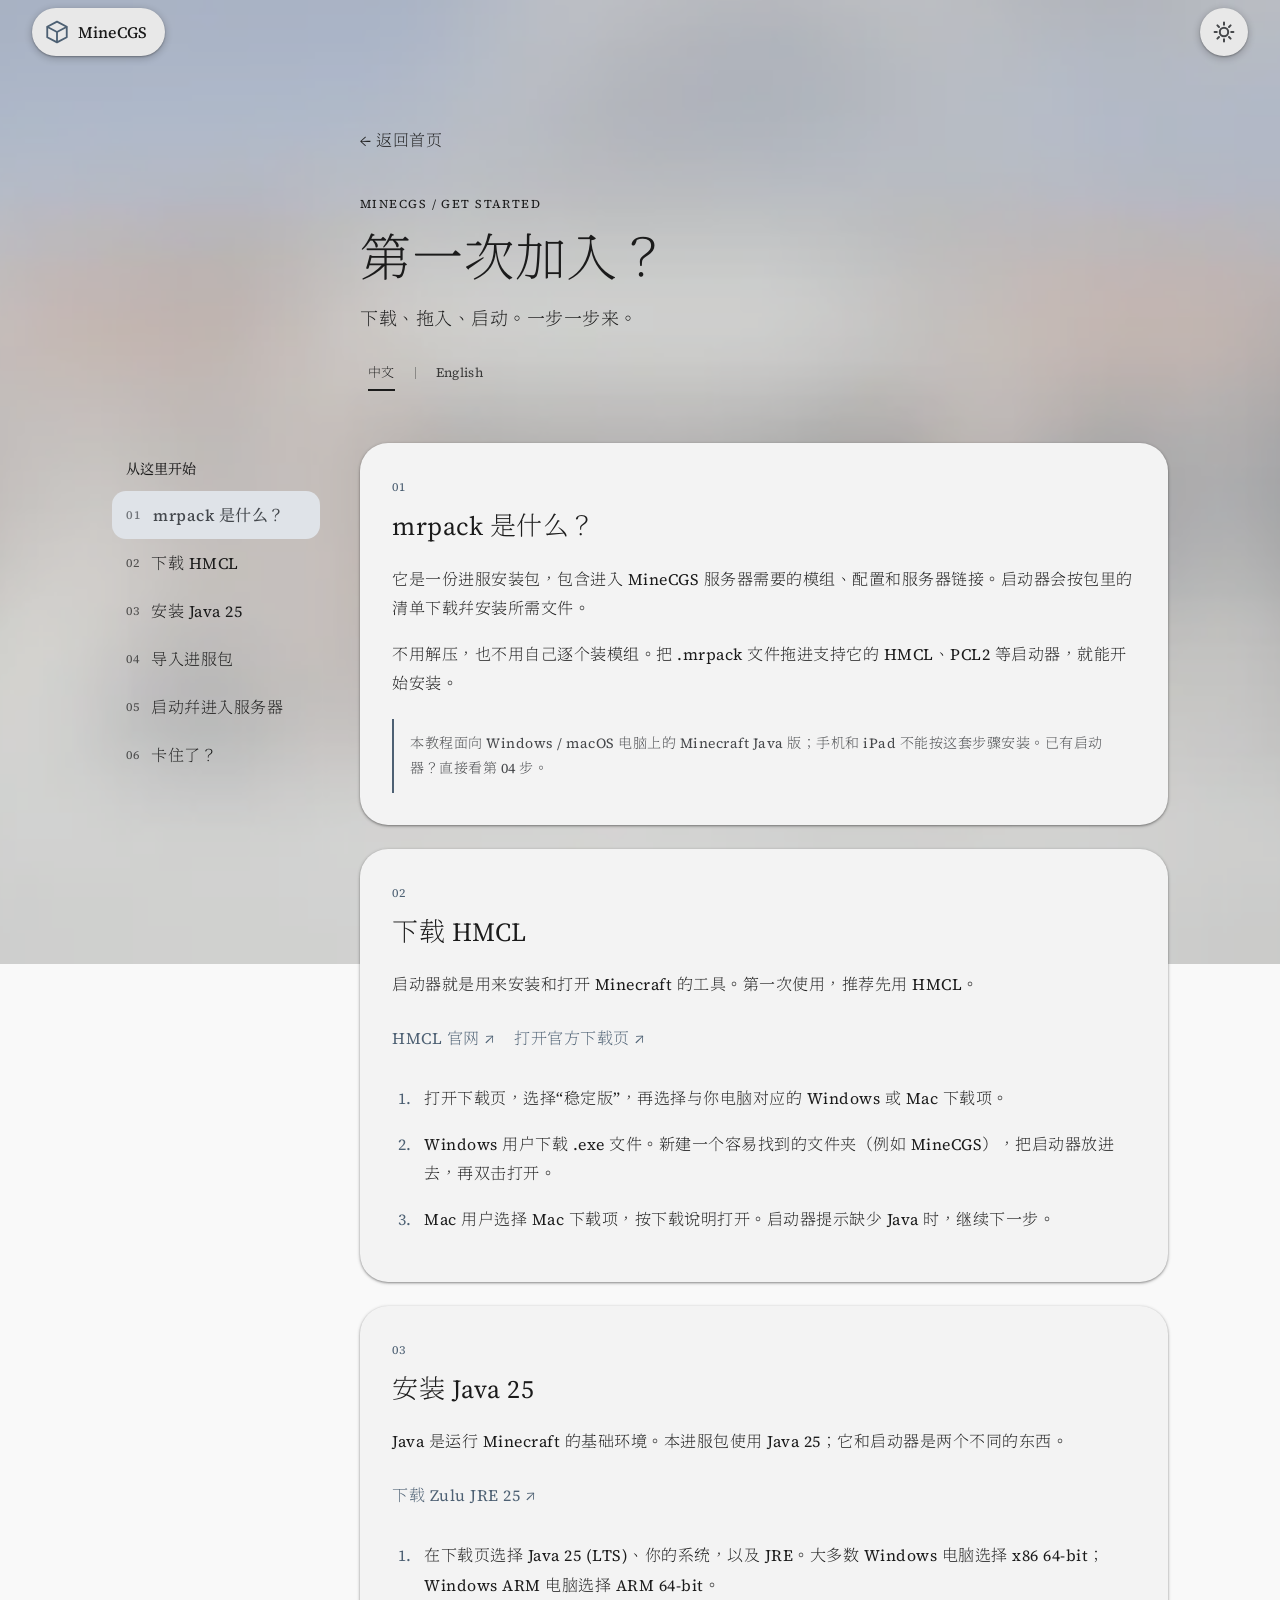
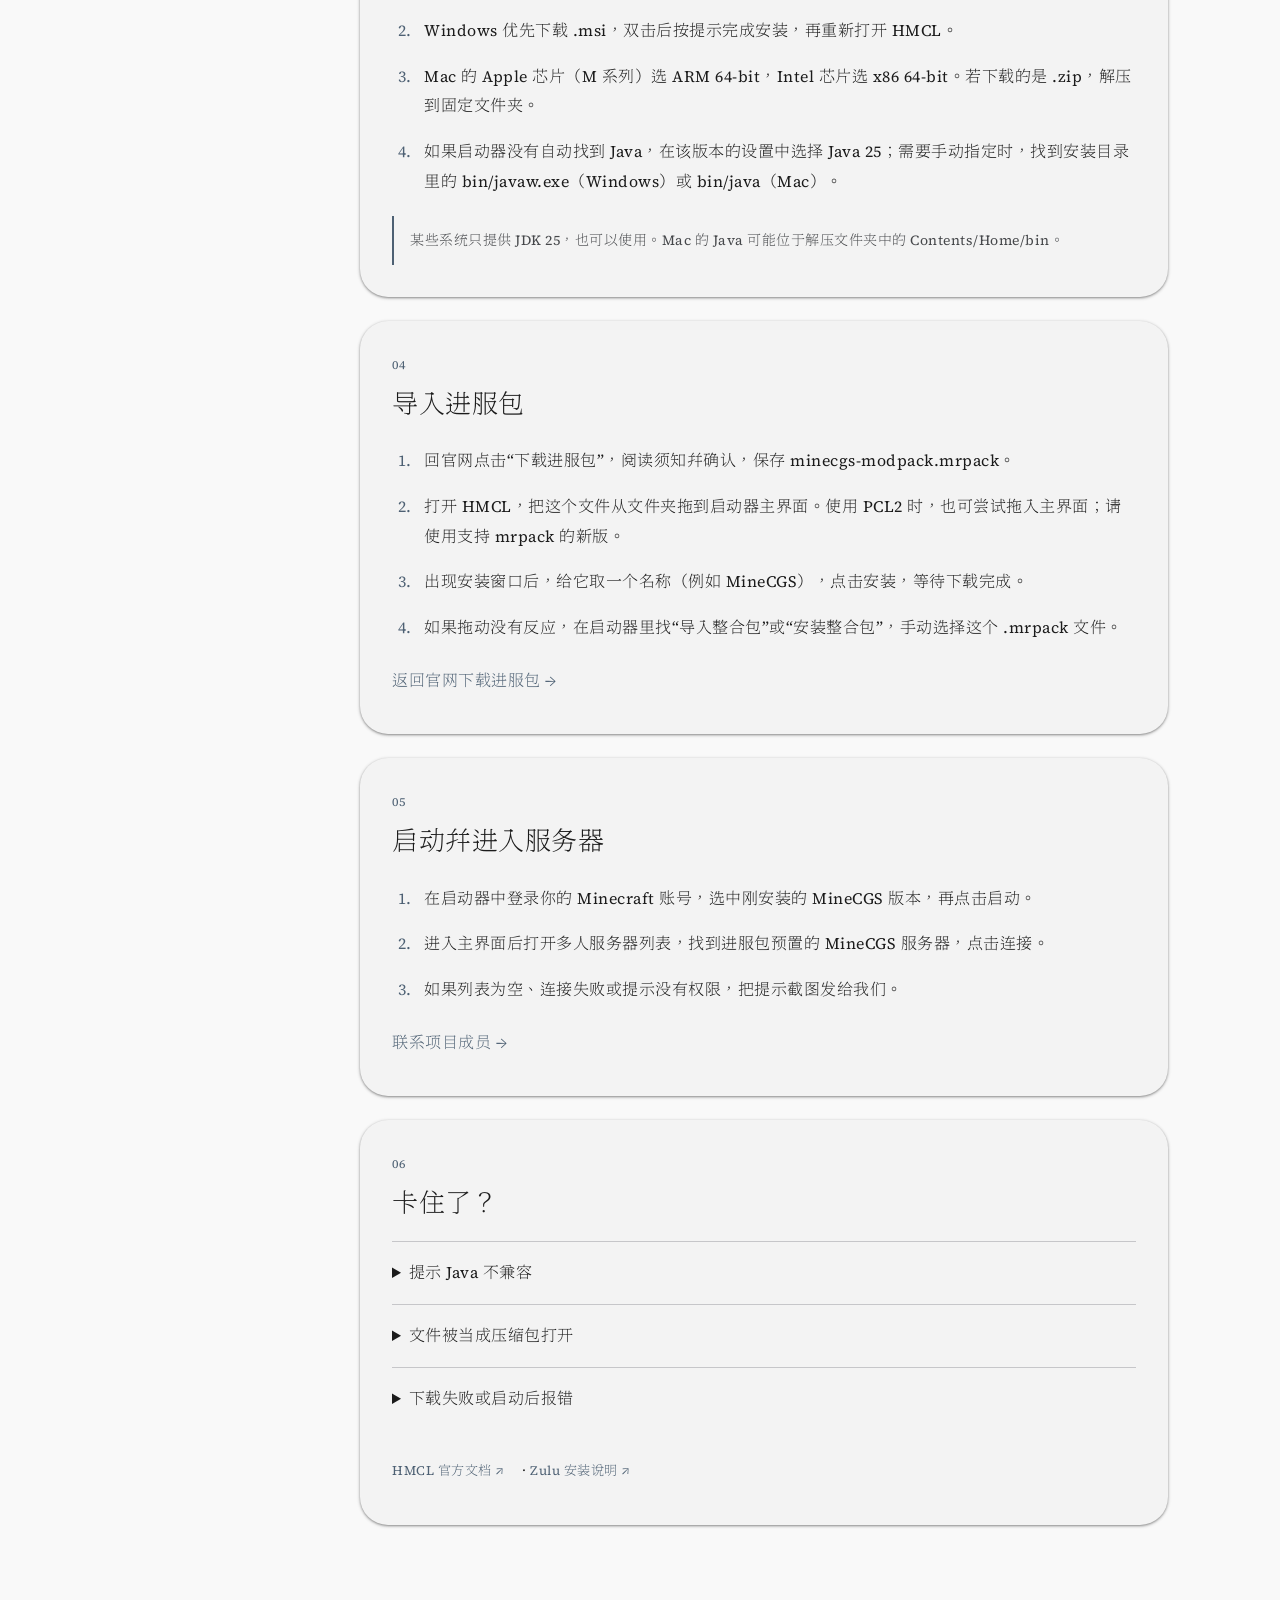
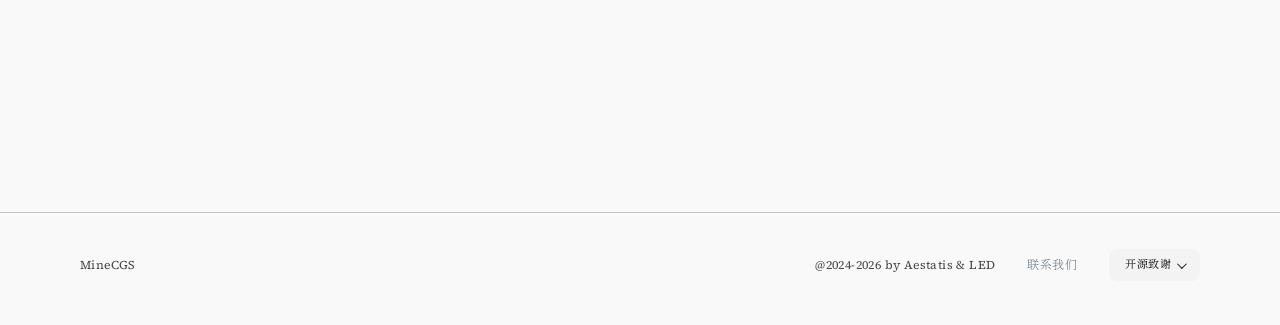
==== install.html @ dd3333c0 "Cover expanded mobile viewport with the full background bitmap" ====
<!DOCTYPE html>
<html lang="zh-CN" data-theme="light" data-page="install">
<head>
  <meta charset="UTF-8" />
  <meta name="viewport" content="width=device-width, initial-scale=1.0, viewport-fit=cover" />
  <title>安装指南 · MineCGS</title>
  <link rel="icon" href="favicon.ico?v=107" sizes="16x16 32x32 48x48 64x64" />
  <link rel="icon" type="image/png" href="favicon.png?v=107" sizes="256x256" />
  <link rel="apple-touch-icon" href="apple-touch-icon.png?v=107" sizes="180x180" />
  <meta name="description" content="第一次加入 MineCGS？从下载 HMCL、安装 Java 25 到导入 mrpack，一步一步开始。" />
  <link rel="preconnect" href="https://fonts.googleapis.com" />
  <link rel="preconnect" href="https://fonts.gstatic.com" crossorigin />
  <link href="https://fonts.googleapis.com/css2?family=Source+Serif+4:opsz,wght@8..60,400;8..60,500&display=swap" rel="stylesheet" />
  <link rel="stylesheet" href="fonts/jinshu.css?v=137" />
  <link rel="preload" href="fonts/jinshu-light.woff2?v=137" as="font" type="font/woff2" crossorigin />
  <!-- ?v= 资源版本号：发布站无缓存响应头时击穿浏览器启发式缓存，改版即换号 -->
  <link rel="stylesheet" href="style.css?v=137" />

<link rel="stylesheet" href="install.css?v=137" />
</head><body class="guide-page"><div class="page-bg guide-bg" aria-hidden="true"><div class="page-bg__image"></div></div><a class="skip-link" href="#guide-content">跳至教程</a><header class="top-bar" id="topBar">
    <!-- 左上 logo badge（悬浮胶囊：方块标记 + 品牌名）；hero 区隐藏
         （is-away），滚至 intro 浮入出场 -->
    <a class="brand" href="./" aria-label="MineCGS 首页">
      <svg class="brand__mark" viewBox="0 0 24 24" aria-hidden="true">
        <path d="M12 2.4 21 7.2v9.6L12 21.6 3 16.8V7.2l9-4.8Z" fill="none" stroke="currentColor" stroke-width="1.7" stroke-linejoin="round"/>
        <path d="M3.3 7.35 12 12l8.7-4.65M12 12v9.4" fill="none" stroke="currentColor" stroke-width="1.7" stroke-linecap="round" stroke-linejoin="round"/>
      </svg>
      <span class="brand__name title-medium">MineCGS</span>
    </a>
    <!-- 主题切换：MD3 icon button（48dp 触控 / 24dp 图标 / corner-full 状态层） -->
    <button class="icon-btn theme-toggle" id="themeToggle" type="button" aria-label="切换深浅色模式" title="切换深浅色模式">
        <svg class="theme-toggle__icon theme-toggle__icon--sun" viewBox="0 0 24 24" fill="none" stroke="currentColor" stroke-width="2" stroke-linecap="round" aria-hidden="true">
          <circle cx="12" cy="12" r="4.2"></circle>
          <path d="M12 2.6v2.2M12 19.2v2.2M2.6 12h2.2M19.2 12h2.2M5.4 5.4l1.6 1.6M17 17l1.6 1.6M18.6 5.4L17 7M7 17l-1.6 1.6"></path>
        </svg>
        <svg class="theme-toggle__icon theme-toggle__icon--moon" viewBox="0 0 24 24" fill="none" stroke="currentColor" stroke-width="2" stroke-linecap="round" stroke-linejoin="round" aria-hidden="true">
          <path d="M20.4 14.2A8.6 8.6 0 0 1 9.8 3.6a8.6 8.6 0 1 0 10.6 10.6Z"></path>
        </svg>
    </button>

    <!-- MD3 Primary tab row（48dp 高 / 32×3 指示器 / label-large）：滚动同步激活 -->

  </header><main class="guide-shell"><div class="guide-heading"><a class="guide-back" href="./"><span aria-hidden="true">←</span> 返回首页</a><p class="guide-eyebrow">MINECGS / GET STARTED</p><h1>第一次加入？</h1><p class="guide-lead">下载、拖入、启动。一步一步来。</p><div class="language-switch" role="radiogroup" aria-label="语言"><button class="language-switch__choice" type="button" role="radio" data-language="zh" aria-checked="true">中文</button><span class="language-switch__divider" aria-hidden="true"></span><button class="language-switch__choice" type="button" role="radio" data-language="en" aria-checked="false" tabindex="-1">English</button></div></div><div class="guide-layout"><nav class="guide-nav" aria-label="安装目录"><p class="label-large">从这里开始</p><a href="#pack"><span>01</span>mrpack 是什么？</a><a href="#launcher"><span>02</span>下载 HMCL</a><a href="#java"><span>03</span>安装 Java 25</a><a href="#import"><span>04</span>导入进服包</a><a href="#join-server"><span>05</span>启动并进入服务器</a><a href="#help"><span>06</span>卡住了？</a></nav><div id="guide-content"><section class="guide-card" id="pack"><div class="guide-step">01</div><h2>mrpack 是什么？</h2><p>它是一份进服安装包，包含进入 MineCGS 服务器需要的模组、配置和服务器链接。启动器会按包里的清单下载并安装所需文件。</p><p>不用解压，也不用自己逐个装模组。把 .mrpack 文件拖进支持它的 HMCL、PCL2 等启动器，就能开始安装。</p><div class="guide-note">本教程面向 Windows / macOS 电脑上的 Minecraft Java 版；手机和 iPad 不能按这套步骤安装。已有启动器？直接看第 04 步。</div></section><section class="guide-card" id="launcher"><div class="guide-step">02</div><h2>下载 HMCL</h2><p>启动器就是用来安装和打开 Minecraft 的工具。第一次使用，推荐先用 HMCL。</p><a class="guide-link" href="https://hmcl.huangyuhui.net/" target="_blank" rel="noopener">HMCL 官网 <span aria-hidden="true">↗</span></a> <a class="guide-link" href="https://hmcl.huangyuhui.net/download/" target="_blank" rel="noopener">打开官方下载页 <span aria-hidden="true">↗</span></a><ol><li>打开下载页，选择“稳定版”，再选择与你电脑对应的 Windows 或 Mac 下载项。</li><li>Windows 用户下载 .exe 文件。新建一个容易找到的文件夹（例如 MineCGS），把启动器放进去，再双击打开。</li><li>Mac 用户选择 Mac 下载项，按下载说明打开。启动器提示缺少 Java 时，继续下一步。</li></ol></section><section class="guide-card" id="java"><div class="guide-step">03</div><h2>安装 Java 25</h2><p>Java 是运行 Minecraft 的基础环境。本进服包使用 Java 25；它和启动器是两个不同的东西。</p><a class="guide-link" href="https://www.azul.com/downloads/?version=java-25-lts&amp;package=jre" target="_blank" rel="noopener">下载 Zulu JRE 25 <span aria-hidden="true">↗</span></a><ol><li>在下载页选择 Java 25 (LTS)、你的系统，以及 JRE。大多数 Windows 电脑选择 x86 64-bit；Windows ARM 电脑选择 ARM 64-bit。</li><li>Windows 优先下载 .msi，双击后按提示完成安装，再重新打开 HMCL。</li><li>Mac 的 Apple 芯片（M 系列）选 ARM 64-bit，Intel 芯片选 x86 64-bit。若下载的是 .zip，解压到固定文件夹。</li><li>如果启动器没有自动找到 Java，在该版本的设置中选择 Java 25；需要手动指定时，找到安装目录里的 bin/javaw.exe（Windows）或 bin/java（Mac）。</li></ol><div class="guide-note">某些系统只提供 JDK 25，也可以使用。Mac 的 Java 可能位于解压文件夹中的 Contents/Home/bin。</div></section><section class="guide-card" id="import"><div class="guide-step">04</div><h2>导入进服包</h2><ol><li>回官网点击“下载进服包”，阅读须知并确认，保存 minecgs-modpack.mrpack。</li><li>打开 HMCL，把这个文件从文件夹拖到启动器主界面。使用 PCL2 时，也可尝试拖入主界面；请使用支持 mrpack 的新版。</li><li>出现安装窗口后，给它取一个名称（例如 MineCGS），点击安装，等待下载完成。</li><li>如果拖动没有反应，在启动器里找“导入整合包”或“安装整合包”，手动选择这个 .mrpack 文件。</li></ol><a class="guide-link" href="./#hero">返回官网下载进服包 <span aria-hidden="true">→</span></a></section><section class="guide-card" id="join-server"><div class="guide-step">05</div><h2>启动并进入服务器</h2><ol><li>在启动器中登录你的 Minecraft 账号，选中刚安装的 MineCGS 版本，再点击启动。</li><li>进入主界面后打开多人服务器列表，找到进服包预置的 MineCGS 服务器，点击连接。</li><li>如果列表为空、连接失败或提示没有权限，把提示截图发给我们。</li></ol><a class="guide-link" href="./#join">联系项目成员 <span aria-hidden="true">→</span></a></section><section class="guide-card" id="help"><div class="guide-step">06</div><h2>卡住了？</h2><details><summary>提示 Java 不兼容</summary><p>检查 MineCGS 这个版本是否选中了 Java 25，而不是旧的 Java 8、17 或 21。</p></details><details><summary>文件被当成压缩包打开</summary><p>关闭解压软件，回到文件所在的文件夹，把文件拖进启动器。不要修改 .mrpack 后缀。</p></details><details><summary>下载失败或启动后报错</summary><p>先检查网络，再重试。仍然失败时，保留启动器的报错或日志，连同截图发给项目成员。</p></details><div class="guide-sources"><a class="guide-link" href="https://docs.hmcl.net/" target="_blank" rel="noopener">HMCL 官方文档 <span aria-hidden="true">↗</span></a> · <a class="guide-link" href="https://docs.azul.com/core/install/" target="_blank" rel="noopener">Zulu 安装说明 <span aria-hidden="true">↗</span></a></div></section></div></div></main><footer class="site-footer">
    <div class="site-footer__inner">
      <span class="body-small">MineCGS</span>
      <div class="site-footer__end">
        <span class="body-small" id="copyright">@2024-2026 by Aestatis &amp; LED</span>
        <a class="site-footer__contact body-small" href="./#join">联系我们</a>
        <details class="oss">
          <summary class="oss__summary label-small">开源致谢</summary>
          <div class="oss__menu">
            <p class="oss__title label-large">本站使用的开源项目</p>
            <ul class="oss__list body-small">
              <li><strong>Material Color Utilities</strong><span class="oss__by">Google</span><span class="oss__lic">Apache License 2.0</span></li>
              <li><strong>Material Symbols</strong><span class="oss__by">Google</span><span class="oss__lic">Apache License 2.0</span></li>
              <li><strong>地图预览引擎</strong><span class="oss__by">BlueColored</span><span class="oss__lic">MIT License</span></li>
              <li><strong>Source Serif 4</strong><span class="oss__by">Google Fonts</span><span class="oss__lic">SIL Open Font License 1.1</span></li>
              <li><strong>寒蝉锦书宋</strong><span class="oss__by">ChillType / Adobe</span><span class="oss__lic">SIL Open Font License 1.1</span></li>
            </ul>
          </div>
        </details>
      </div>
    </div>
  </footer><script src="install-copy.js?v=137"></script><script src="i18n.js?v=137"></script><script src="libs.js?v=137"></script><script src="main.js?v=137"></script><script src="install.js?v=137"></script></body></html>
---- fonts/jinshu.css ----
/* Chill JinshuSong CC v1.7, Light / Text Regular. Chinese-only website subsets; OFL-1.1. */
@font-face { font-family: "Chill JinshuSong Text"; font-style: normal; font-weight: 400; font-display: swap; src: url("./jinshu-light.woff2?v=137") format("woff2"); unicode-range: U+3001,U+3002,U+300C,U+300D,U+4E00,U+4E09,U+4E0A,U+4E0B,U+4E0D,U+4E0E,U+4E14,U+4E1C,U+4E22,U+4E24,U+4E25,U+4E2A,U+4E2D,U+4E32,U+4E34,U+4E3A,U+4E3B,U+4E3E,U+4E48,U+4E49,U+4E4B,U+4E5F,U+4E66,U+4E86,U+4E89,U+4E8B,U+4E8C,U+4E8E,U+4E92,U+4E94,U+4E9B,U+4EA4,U+4EA7,U+4EAB,U+4EBA,U+4EC0,U+4EC5,U+4ECB,U+4ECD,U+4ECE,U+4EE3,U+4EE4,U+4EE5,U+4EEC,U+4EF6,U+4EF7,U+4EFB,U+4EFD,U+4F01,U+4F18,U+4F1A,U+4F2A,U+4F30,U+4F46,U+4F4D,U+4F4E,U+4F4F,U+4F53,U+4F55,U+4F59,U+4F5C,U+4F60,U+4F7F,U+4F8B,U+4F9B,U+4F9D,U+4FDD,U+4FE1,U+4FEE,U+5012,U+503C,U+504F,U+505A,U+505C,U+507F,U+50CF,U+5140,U+5143,U+5148,U+5149,U+514D,U+515C,U+5165,U+5168,U+516C,U+5171,U+5173,U+5176,U+5177,U+5178,U+517C,U+5185,U+518D,U+5199,U+51B7,U+51BB,U+51C6,U+51E0,U+51FA,U+51FB,U+5206,U+5207,U+5212,U+5217,U+5219,U+521A,U+521D,U+5220,U+5224,U+522B,U+5230,U+5236,U+523B,U+524D,U+5267,U+529B,U+529F,U+52A0,U+52A1,U+52A8,U+52A9,U+52BF,U+52D8,U+52FE,U+52FF,U+5300,U+5305,U+5316,U+533A,U+5347,U+5353,U+5355,U+5357,U+5360,U+5361,U+536B,U+5373,U+5386,U+538B,U+539F,U+53BB,U+53C2,U+53CA,U+53CC,U+53CD,U+53D1,U+53D6,U+53D7,U+53D8,U+53E0,U+53E3,U+53EA,U+53EF,U+53F0,U+53F2,U+53F3,U+53F7,U+5404,U+5408,U+540C,U+540D,U+540E,U+5411,U+5426,U+542B,U+542C,U+542F,U+544A,U+5458,U+5473,U+548C,U+54C1,U+54CD,U+54EA,U+552F,U+5668,U+56CA,U+56DB,U+56DE,U+56E0,U+56ED,U+56FA,U+56FD,U+56FE,U+5706,U+5728,U+5730,U+573A,U+5740,U+5747,U+5750,U+5757,U+5766,U+578B,U+57DF,U+57FA,U+5883,U+5899,U+5904,U+5907,U+590D,U+5916,U+591A,U+5927,U+5931,U+5934,U+5939,U+5947,U+5957,U+597D,U+5982,U+59CB,U+5A03,U+5B50,U+5B57,U+5B58,U+5B66,U+5B83,U+5B88,U+5B89,U+5B8B,U+5B8C,U+5B98,U+5B9A,U+5B9E,U+5BA2,U+5BAB,U+5BB9,U+5BBD,U+5BBF,U+5BD2,U+5BF8,U+5BF9,U+5BFC,U+5C01,U+5C04,U+5C06,U+5C0F,U+5C11,U+5C1D,U+5C31,U+5C3A,U+5C40,U+5C42,U+5C45,U+5C4F,U+5C55,U+5C5E,U+5C71,U+5D4C,U+5DE5,U+5DE6,U+5DEE,U+5DF1,U+5DF2,U+5E03,U+5E26,U+5E27,U+5E38,U+5E55,U+5E73,U+5E74,U+5E76,U+5E7F,U+5E8F,U+5E93,U+5E94,U+5E95,U+5EA6,U+5EA7,U+5ECA,U+5ED3,U+5EF6,U+5EFA,U+5F00,U+5F0F,U+5F15,U+5F20,U+5F39,U+5F3A,U+5F52,U+5F53,U+5F55,U+5F62,U+5F71,U+5F7B,U+5F84,U+5F85,U+5F8B,U+5F97,U+5FAE,U+5FD7,U+5FEB,U+5FFD,U+6001,U+6027,U+6052,U+6062,U+60A8,U+60AC,U+60F3,U+610F,U+611F,U+6210,U+6211,U+6216,U+622A,U+6233,U+6237,U+6240,U+624B,U+624D,U+6253,U+6258,U+6269,U+6279,U+627E,U+627F,U+628A,U+6291,U+6295,U+6296,U+6298,U+62A5,U+62C5,U+62C9,U+62CD,U+62D6,U+62E5,U+62E6,U+62E9,U+62FF,U+6301,U+6302,U+6307,U+6309,U+6355,U+6362,U+636E,U+6389,U+6392,U+63A2,U+63A5,U+63A7,U+63A8,U+63D0,U+63D2,U+643A,U+6458,U+6495,U+64AD,U+64CD,U+64CE,U+652F,U+6536,U+6539,U+653E,U+653F,U+6545,U+6548,U+654F,U+6559,U+6570,U+6574,U+6587,U+65AD,U+65B0,U+65B9,U+65CB,U+65E0,U+65E2,U+65E5,U+65E7,U+65F6,U+660E,U+6613,U+661F,U+662F,U+663E,U+6653,U+666F,U+66F4,U+66FE,U+66FF,U+6700,U+6708,U+6709,U+670D,U+671F,U+672A,U+672B,U+672C,U+673A,U+6743,U+675F,U+6765,U+677F,U+6784,U+6790,U+679A,U+679C,U+67B6,U+67D0,U+67D3,U+67E5,U+6805,U+6807,U+680B,U+680F,U+6821,U+6837,U+6839,U+683C,U+6842,U+6846,U+6848,U+684C,U+6863,U+68C0,U+697C,U+6982,U+6A21,U+6A2A,U+6B21,U+6B22,U+6B62,U+6B63,U+6B64,U+6B65,U+6B7B,U+6B8A,U+6B8B,U+6BB5,U+6BCD,U+6BCF,U+6BD4,U+6BEB,U+6C34,U+6C38,U+6C93,U+6CA1,U+6CBB,U+6CD5,U+6CE2,U+6CE8,U+6D3B,U+6D41,U+6D45,U+6D4B,U+6D4F,U+6D6A,U+6D6E,U+6D88,U+6DE1,U+6DF1,U+6DF7,U+6E05,U+6E10,U+6E21,U+6E32,U+6E38,U+6E90,U+6ED1,U+6EDA,U+6EDE,U+6EE4,U+6F02,U+6F2B,U+6FC0,U+70B9,U+70C1,U+70D8,U+70ED,U+7119,U+7136,U+7167,U+7247,U+7248,U+724C,U+7269,U+7279,U+72B6,U+72EC,U+73A9,U+73AF,U+73B0,U+7406,U+751F,U+7528,U+7531,U+7533,U+7535,U+753B,U+754C,U+7559,U+7565,U+767B,U+7684,U+76D1,U+76D6,U+76EE,U+76F4,U+76F8,U+770B,U+771F,U+7740,U+77AC,U+77E5,U+77ED,U+7840,U+786C,U+786E,U+78A7,U+793A,U+7981,U+79BB,U+79CD,U+79D2,U+79EF,U+79F0,U+79FB,U+7A0B,U+7A33,U+7A7A,U+7A7F,U+7A81,U+7A84,U+7A97,U+7ACB,U+7AD9,U+7ADE,U+7AEF,U+7B2C,U+7B49,U+7B51,U+7B5B,U+7B7E,U+7B80,U+7B97,U+7BA1,U+7C73,U+7C7B,U+7CBE,U+7CCA,U+7CFB,U+7D20,U+7EA6,U+7EA7,U+7EAF,U+7EB3,U+7EB9,U+7EBF,U+7EC4,U+7EC6,U+7EC8,U+7ECF,U+7ED3,U+7ED5,U+7ED8,U+7ED9,U+7EDC,U+7EDD,U+7EDF,U+7EE7,U+7EEA,U+7EED,U+7EF4,U+7F00,U+7F13,U+7F18,U+7F1D,U+7F29,U+7F3A,U+7F51,U+7F69,U+7F6E,U+7FFB,U+8001,U+8005,U+800C,U+804A,U+8054,U+80CC,U+80F6,U+80FD,U+8111,U+81EA,U+81F3,U+81F4,U+820D,U+822A,U+8272,U+8282,U+82AF,U+82E5,U+8350,U+83B7,U+843D,U+85CF,U+8749,U+884C,U+8865,U+8868,U+88AB,U+88C1,U+88C2,U+88C5,U+88F8,U+897F,U+8981,U+8986,U+89C1,U+89C2,U+89C4,U+89C6,U+89C8,U+89C9,U+89D2,U+89E3,U+89E6,U+8A00,U+8B66,U+8BA1,U+8BA4,U+8BA9,U+8BAD,U+8BB0,U+8BB8,U+8BBE,U+8BBF,U+8BC1,U+8BC6,U+8BCA,U+8BD5,U+8BE2,U+8BE5,U+8BED,U+8BEF,U+8BF4,U+8BF7,U+8BFB,U+8BFE,U+8C03,U+8C22,U+8C28,U+8D1F,U+8D23,U+8D25,U+8D26,U+8D44,U+8D56,U+8D70,U+8D77,U+8D85,U+8DB3,U+8DDD,U+8DE8,U+8DEF,U+8DF3,U+8EAB,U+8F6C,U+8F6E,U+8F6F,U+8F74,U+8F7B,U+8F7D,U+8F85,U+8F91,U+8F93,U+8FB9,U+8FBE,U+8FC7,U+8FCE,U+8FD0,U+8FD4,U+8FD9,U+8FDB,U+8FDC,U+8FDD,U+8FDE,U+8FDF,U+8FEB,U+8FED,U+9000,U+9002,U+9009,U+900F,U+9010,U+9012,U+9014,U+901A,U+901F,U+9020,U+903B,U+9053,U+906E,U+907F,U+90E8,U+90FD,U+914D,U+91C7,U+91CC,U+91CD,U+91CF,U+9489,U+94AE,U+94FE,U+9501,U+9519,U+951A,U+9526,U+952E,U+957F,U+95E8,U+95EA,U+95ED,U+95EE,U+95F2,U+95F4,U+9605,U+9608,U+961F,U+9632,U+9634,U+9636,U+963B,U+9645,U+964D,U+9650,U+9662,U+9664,U+968F,U+9690,U+96F6,U+96F7,U+9700,U+9732,U+9759,U+975E,U+9762,U+9875,U+9876,U+9879,U+987B,U+9884,U+9898,U+98DE,U+9970,U+9988,U+9996,U+9A71,U+9A8C,U+9AA4,U+9AD8,U+9ED8,U+9F20,U+9F50,U+FF08,U+FF09,U+FF0C,U+FF1A,U+FF1B,U+FF1F; }
@font-face { font-family: "Chill JinshuSong Text"; font-style: normal; font-weight: 500; font-display: swap; src: url("./jinshu-regular.woff2?v=137") format("woff2"); unicode-range: U+3001,U+3002,U+300C,U+300D,U+4E00,U+4E09,U+4E0A,U+4E0B,U+4E0D,U+4E0E,U+4E14,U+4E1C,U+4E22,U+4E24,U+4E25,U+4E2A,U+4E2D,U+4E32,U+4E34,U+4E3A,U+4E3B,U+4E3E,U+4E48,U+4E49,U+4E4B,U+4E5F,U+4E66,U+4E86,U+4E89,U+4E8B,U+4E8C,U+4E8E,U+4E92,U+4E94,U+4E9B,U+4EA4,U+4EA7,U+4EAB,U+4EBA,U+4EC0,U+4EC5,U+4ECB,U+4ECD,U+4ECE,U+4EE3,U+4EE4,U+4EE5,U+4EEC,U+4EF6,U+4EF7,U+4EFB,U+4EFD,U+4F01,U+4F18,U+4F1A,U+4F2A,U+4F30,U+4F46,U+4F4D,U+4F4E,U+4F4F,U+4F53,U+4F55,U+4F59,U+4F5C,U+4F60,U+4F7F,U+4F8B,U+4F9B,U+4F9D,U+4FDD,U+4FE1,U+4FEE,U+5012,U+503C,U+504F,U+505A,U+505C,U+507F,U+50CF,U+5140,U+5143,U+5148,U+5149,U+514D,U+515C,U+5165,U+5168,U+516C,U+5171,U+5173,U+5176,U+5177,U+5178,U+517C,U+5185,U+518D,U+5199,U+51B7,U+51BB,U+51C6,U+51E0,U+51FA,U+51FB,U+5206,U+5207,U+5212,U+5217,U+5219,U+521A,U+521D,U+5220,U+5224,U+522B,U+5230,U+5236,U+523B,U+524D,U+5267,U+529B,U+529F,U+52A0,U+52A1,U+52A8,U+52A9,U+52BF,U+52D8,U+52FE,U+52FF,U+5300,U+5305,U+5316,U+533A,U+5347,U+5353,U+5355,U+5357,U+5360,U+5361,U+536B,U+5373,U+5386,U+538B,U+539F,U+53BB,U+53C2,U+53CA,U+53CC,U+53CD,U+53D1,U+53D6,U+53D7,U+53D8,U+53E0,U+53E3,U+53EA,U+53EF,U+53F0,U+53F2,U+53F3,U+53F7,U+5404,U+5408,U+540C,U+540D,U+540E,U+5411,U+5426,U+542B,U+542C,U+542F,U+544A,U+5458,U+5473,U+548C,U+54C1,U+54CD,U+54EA,U+552F,U+5668,U+56CA,U+56DB,U+56DE,U+56E0,U+56ED,U+56FA,U+56FD,U+56FE,U+5706,U+5728,U+5730,U+573A,U+5740,U+5747,U+5750,U+5757,U+5766,U+578B,U+57DF,U+57FA,U+5883,U+5899,U+5904,U+5907,U+590D,U+5916,U+591A,U+5927,U+5931,U+5934,U+5939,U+5947,U+5957,U+597D,U+5982,U+59CB,U+5A03,U+5B50,U+5B57,U+5B58,U+5B66,U+5B83,U+5B88,U+5B89,U+5B8B,U+5B8C,U+5B98,U+5B9A,U+5B9E,U+5BA2,U+5BAB,U+5BB9,U+5BBD,U+5BBF,U+5BD2,U+5BF8,U+5BF9,U+5BFC,U+5C01,U+5C04,U+5C06,U+5C0F,U+5C11,U+5C1D,U+5C31,U+5C3A,U+5C40,U+5C42,U+5C45,U+5C4F,U+5C55,U+5C5E,U+5C71,U+5D4C,U+5DE5,U+5DE6,U+5DEE,U+5DF1,U+5DF2,U+5E03,U+5E26,U+5E27,U+5E38,U+5E55,U+5E73,U+5E74,U+5E76,U+5E7F,U+5E8F,U+5E93,U+5E94,U+5E95,U+5EA6,U+5EA7,U+5ECA,U+5ED3,U+5EF6,U+5EFA,U+5F00,U+5F0F,U+5F15,U+5F20,U+5F39,U+5F3A,U+5F52,U+5F53,U+5F55,U+5F62,U+5F71,U+5F7B,U+5F84,U+5F85,U+5F8B,U+5F97,U+5FAE,U+5FD7,U+5FEB,U+5FFD,U+6001,U+6027,U+6052,U+6062,U+60A8,U+60AC,U+60F3,U+610F,U+611F,U+6210,U+6211,U+6216,U+622A,U+6233,U+6237,U+6240,U+624B,U+624D,U+6253,U+6258,U+6269,U+6279,U+627E,U+627F,U+628A,U+6291,U+6295,U+6296,U+6298,U+62A5,U+62C5,U+62C9,U+62CD,U+62D6,U+62E5,U+62E6,U+62E9,U+62FF,U+6301,U+6302,U+6307,U+6309,U+6355,U+6362,U+636E,U+6389,U+6392,U+63A2,U+63A5,U+63A7,U+63A8,U+63D0,U+63D2,U+643A,U+6458,U+6495,U+64AD,U+64CD,U+64CE,U+652F,U+6536,U+6539,U+653E,U+653F,U+6545,U+6548,U+654F,U+6559,U+6570,U+6574,U+6587,U+65AD,U+65B0,U+65B9,U+65CB,U+65E0,U+65E2,U+65E5,U+65E7,U+65F6,U+660E,U+6613,U+661F,U+662F,U+663E,U+6653,U+666F,U+66F4,U+66FE,U+66FF,U+6700,U+6708,U+6709,U+670D,U+671F,U+672A,U+672B,U+672C,U+673A,U+6743,U+675F,U+6765,U+677F,U+6784,U+6790,U+679A,U+679C,U+67B6,U+67D0,U+67D3,U+67E5,U+6805,U+6807,U+680B,U+680F,U+6821,U+6837,U+6839,U+683C,U+6842,U+6846,U+6848,U+684C,U+6863,U+68C0,U+697C,U+6982,U+6A21,U+6A2A,U+6B21,U+6B22,U+6B62,U+6B63,U+6B64,U+6B65,U+6B7B,U+6B8A,U+6B8B,U+6BB5,U+6BCD,U+6BCF,U+6BD4,U+6BEB,U+6C34,U+6C38,U+6C93,U+6CA1,U+6CBB,U+6CD5,U+6CE2,U+6CE8,U+6D3B,U+6D41,U+6D45,U+6D4B,U+6D4F,U+6D6A,U+6D6E,U+6D88,U+6DE1,U+6DF1,U+6DF7,U+6E05,U+6E10,U+6E21,U+6E32,U+6E38,U+6E90,U+6ED1,U+6EDA,U+6EDE,U+6EE4,U+6F02,U+6F2B,U+6FC0,U+70B9,U+70C1,U+70D8,U+70ED,U+7119,U+7136,U+7167,U+7247,U+7248,U+724C,U+7269,U+7279,U+72B6,U+72EC,U+73A9,U+73AF,U+73B0,U+7406,U+751F,U+7528,U+7531,U+7533,U+7535,U+753B,U+754C,U+7559,U+7565,U+767B,U+7684,U+76D1,U+76D6,U+76EE,U+76F4,U+76F8,U+770B,U+771F,U+7740,U+77AC,U+77E5,U+77ED,U+7840,U+786C,U+786E,U+78A7,U+793A,U+7981,U+79BB,U+79CD,U+79D2,U+79EF,U+79F0,U+79FB,U+7A0B,U+7A33,U+7A7A,U+7A7F,U+7A81,U+7A84,U+7A97,U+7ACB,U+7AD9,U+7ADE,U+7AEF,U+7B2C,U+7B49,U+7B51,U+7B5B,U+7B7E,U+7B80,U+7B97,U+7BA1,U+7C73,U+7C7B,U+7CBE,U+7CCA,U+7CFB,U+7D20,U+7EA6,U+7EA7,U+7EAF,U+7EB3,U+7EB9,U+7EBF,U+7EC4,U+7EC6,U+7EC8,U+7ECF,U+7ED3,U+7ED5,U+7ED8,U+7ED9,U+7EDC,U+7EDD,U+7EDF,U+7EE7,U+7EEA,U+7EED,U+7EF4,U+7F00,U+7F13,U+7F18,U+7F1D,U+7F29,U+7F3A,U+7F51,U+7F69,U+7F6E,U+7FFB,U+8001,U+8005,U+800C,U+804A,U+8054,U+80CC,U+80F6,U+80FD,U+8111,U+81EA,U+81F3,U+81F4,U+820D,U+822A,U+8272,U+8282,U+82AF,U+82E5,U+8350,U+83B7,U+843D,U+85CF,U+8749,U+884C,U+8865,U+8868,U+88AB,U+88C1,U+88C2,U+88C5,U+88F8,U+897F,U+8981,U+8986,U+89C1,U+89C2,U+89C4,U+89C6,U+89C8,U+89C9,U+89D2,U+89E3,U+89E6,U+8A00,U+8B66,U+8BA1,U+8BA4,U+8BA9,U+8BAD,U+8BB0,U+8BB8,U+8BBE,U+8BBF,U+8BC1,U+8BC6,U+8BCA,U+8BD5,U+8BE2,U+8BE5,U+8BED,U+8BEF,U+8BF4,U+8BF7,U+8BFB,U+8BFE,U+8C03,U+8C22,U+8C28,U+8D1F,U+8D23,U+8D25,U+8D26,U+8D44,U+8D56,U+8D70,U+8D77,U+8D85,U+8DB3,U+8DDD,U+8DE8,U+8DEF,U+8DF3,U+8EAB,U+8F6C,U+8F6E,U+8F6F,U+8F74,U+8F7B,U+8F7D,U+8F85,U+8F91,U+8F93,U+8FB9,U+8FBE,U+8FC7,U+8FCE,U+8FD0,U+8FD4,U+8FD9,U+8FDB,U+8FDC,U+8FDD,U+8FDE,U+8FDF,U+8FEB,U+8FED,U+9000,U+9002,U+9009,U+900F,U+9010,U+9012,U+9014,U+901A,U+901F,U+9020,U+903B,U+9053,U+906E,U+907F,U+90E8,U+90FD,U+914D,U+91C7,U+91CC,U+91CD,U+91CF,U+9489,U+94AE,U+94FE,U+9501,U+9519,U+951A,U+9526,U+952E,U+957F,U+95E8,U+95EA,U+95ED,U+95EE,U+95F2,U+95F4,U+9605,U+9608,U+961F,U+9632,U+9634,U+9636,U+963B,U+9645,U+964D,U+9650,U+9662,U+9664,U+968F,U+9690,U+96F6,U+96F7,U+9700,U+9732,U+9759,U+975E,U+9762,U+9875,U+9876,U+9879,U+987B,U+9884,U+9898,U+98DE,U+9970,U+9988,U+9996,U+9A71,U+9A8C,U+9AA4,U+9AD8,U+9ED8,U+9F20,U+9F50,U+FF08,U+FF09,U+FF0C,U+FF1A,U+FF1B,U+FF1F; }
---- style.css ----
/* ============================================================
       Material Design 3 —— 设计令牌（三层链 · 官方命名体系）
       Layer 0 · Reference  --md-ref-palette-*        （主题无关的色板 tone）
       Layer 1 · System     --md-sys-color-* / --md-typescale-* /
                            --md-sys-shape-* / --md-sys-elevation-* /
                            --md-sys-motion-* / --md-sys-state-*
       Layer 2 · Component  --md-<组件>-<属性>          （引用系统层）
       · 色彩：自定义固定低饱和墨蓝 / 石灰白 / 中性灰色板，低彩度黑白灰表面，
         Material Color Utilities 统一生成层级与对应 on-* 角色；不从图片取色。
         静态与运行时同源，深浅主题保持相同强调色逻辑。
       · 对比度：全部 on-* 容器配对由 HCT tone 映射保障（ΔT ≥ 30 关口）
       · 字阶：--md-typescale-*，Source Serif 4 + Chill JinshuSong Text 全站衬线；
         字号/行高/字距/字重全按 md3_spec 字阶表
       · 形状：--md-sys-shape-corner-*（none/extra-small/small/medium/
         large/extra-large/full = 0/4/8/12/16/28/full）
       · 阴影：--md-sys-elevation-0..5（官方双层阴影），色（tonal 表面）
         优先于影
       · 状态层：hover 8% / focus 12% / pressed 12% / dragged 16%
       · 动效：--md-sys-motion-* = 官方 emphasized/standard 曲线与
         short4/medium1-4/long1-2 时长，禁弹簧自定值
       · 渲染红线（全文件严格遵守，注释内亦不得违反）：
         禁 backdrop-filter；禁 mix-blend-mode；禁实时 CSS filter blur；
         禁 will-change 常驻；禁运行时逐帧 canvas 模糊烘焙。
         动画只允许 opacity 与 transform（及 left/width 指示器位移），
         帧率稳定优先。
       ============================================================ */

    /* —— Layer 0 · Reference palettes（主题无关 · 随种子整体重算）—— */
    :root {
      --md-ref-palette-primary20: #1f3243;
      --md-ref-palette-primary30: #36495a;
      --md-ref-palette-primary40: #4d6073;
      --md-ref-palette-primary80: #b5c9de;
      --md-ref-palette-primary90: #d1e5fb;
      --md-ref-palette-primary100: #ffffff;
      --md-ref-palette-secondary20: #2d3135;
      --md-ref-palette-secondary30: #43474c;
      --md-ref-palette-secondary40: #5b5f64;
      --md-ref-palette-secondary80: #c3c7cc;
      --md-ref-palette-secondary90: #dfe3e8;
      --md-ref-palette-secondary100: #ffffff;
      --md-ref-palette-tertiary20: #28313e;
      --md-ref-palette-tertiary30: #3e4755;
      --md-ref-palette-tertiary40: #565f6d;
      --md-ref-palette-tertiary80: #bec7d8;
      --md-ref-palette-tertiary90: #dae3f4;
      --md-ref-palette-tertiary100: #ffffff;
      --md-ref-palette-error20: #690005;
      --md-ref-palette-error30: #93000a;
      --md-ref-palette-error40: #ba1a1a;
      --md-ref-palette-error80: #ffb4ab;
      --md-ref-palette-error90: #ffdad6;
      --md-ref-palette-error100: #ffffff;
      --md-ref-palette-neutral0: #000000;
      --md-ref-palette-neutral4: #0e0e0e;
      --md-ref-palette-neutral6: #131313;
      --md-ref-palette-neutral10: #1b1b1b;
      --md-ref-palette-neutral12: #1f1f1f;
      --md-ref-palette-neutral17: #2a2a2a;
      --md-ref-palette-neutral20: #303030;
      --md-ref-palette-neutral22: #353535;
      --md-ref-palette-neutral24: #393939;
      --md-ref-palette-neutral87: #dadada;
      --md-ref-palette-neutral90: #e2e2e2;
      --md-ref-palette-neutral92: #e8e8e8;
      --md-ref-palette-neutral94: #eeeeee;
      --md-ref-palette-neutral95: #f1f1f1;
      --md-ref-palette-neutral96: #f3f3f3;
      --md-ref-palette-neutral98: #f9f9f9;
      --md-ref-palette-neutral100: #ffffff;
      --md-ref-palette-neutral-variant30: #45474a;
      --md-ref-palette-neutral-variant50: #76777a;
      --md-ref-palette-neutral-variant60: #909194;
      --md-ref-palette-neutral-variant80: #c6c6c9;
      --md-ref-palette-neutral-variant90: #e2e2e5;
    }

    /* —— Layer 1 · System color roles —— light（角色 -> ref tone 映射）—— */
    :root {
      color-scheme: light;
      --md-sys-color-primary: #4d6073;
      --md-sys-color-on-primary: #ffffff;
      --md-sys-color-primary-container: #d1e5fb;
      --md-sys-color-on-primary-container: #36495a;
      --md-sys-color-secondary: #5b5f64;
      --md-sys-color-on-secondary: #ffffff;
      --md-sys-color-secondary-container: #dfe3e8;
      --md-sys-color-on-secondary-container: #43474c;
      --md-sys-color-tertiary: #565f6d;
      --md-sys-color-on-tertiary: #ffffff;
      --md-sys-color-tertiary-container: #dae3f4;
      --md-sys-color-on-tertiary-container: #3e4755;
      --md-sys-color-error: #ba1a1a;
      --md-sys-color-on-error: #ffffff;
      --md-sys-color-error-container: #ffdad6;
      --md-sys-color-on-error-container: #93000a;
      --md-sys-color-background: #f9f9f9;
      --md-sys-color-on-background: #1b1b1b;
      --md-sys-color-surface: #f9f9f9;
      --md-sys-color-on-surface: #1b1b1b;
      --md-sys-color-surface-variant: #e2e2e5;
      --md-sys-color-on-surface-variant: #45474a;
      --md-sys-color-surface-dim: #dadada;
      --md-sys-color-surface-bright: #f9f9f9;
      --md-sys-color-surface-container-lowest: #ffffff;
      --md-sys-color-surface-container-low: #f3f3f3;
      --md-sys-color-surface-container: #eeeeee;
      --md-sys-color-surface-container-high: #e8e8e8;
      --md-sys-color-surface-container-highest: #e2e2e2;
      --md-sys-color-outline: #76777a;
      --md-sys-color-outline-variant: #c6c6c9;
      --md-sys-color-shadow: #000000;
      --md-sys-color-scrim: #000000;
      --md-sys-color-inverse-surface: #303030;
      --md-sys-color-inverse-on-surface: #f1f1f1;
      --md-sys-color-inverse-primary: #b5c9de;
    }

    /* —— Layer 1 · System color roles —— dark（角色 -> ref tone 映射）—— */
    [data-theme="dark"] {
      color-scheme: dark;
      --md-sys-color-primary: #b5c9de;
      --md-sys-color-on-primary: #1f3243;
      --md-sys-color-primary-container: #36495a;
      --md-sys-color-on-primary-container: #d1e5fb;
      --md-sys-color-secondary: #c3c7cc;
      --md-sys-color-on-secondary: #2d3135;
      --md-sys-color-secondary-container: #43474c;
      --md-sys-color-on-secondary-container: #dfe3e8;
      --md-sys-color-tertiary: #bec7d8;
      --md-sys-color-on-tertiary: #28313e;
      --md-sys-color-tertiary-container: #3e4755;
      --md-sys-color-on-tertiary-container: #dae3f4;
      --md-sys-color-error: #ffb4ab;
      --md-sys-color-on-error: #690005;
      --md-sys-color-error-container: #93000a;
      --md-sys-color-on-error-container: #ffdad6;
      --md-sys-color-background: #131313;
      --md-sys-color-on-background: #e2e2e2;
      --md-sys-color-surface: #131313;
      --md-sys-color-on-surface: #e2e2e2;
      --md-sys-color-surface-variant: #45474a;
      --md-sys-color-on-surface-variant: #c6c6c9;
      --md-sys-color-surface-dim: #131313;
      --md-sys-color-surface-bright: #393939;
      --md-sys-color-surface-container-lowest: #0e0e0e;
      --md-sys-color-surface-container-low: #1b1b1b;
      --md-sys-color-surface-container: #1f1f1f;
      --md-sys-color-surface-container-high: #2a2a2a;
      --md-sys-color-surface-container-highest: #353535;
      --md-sys-color-outline: #909194;
      --md-sys-color-outline-variant: #45474a;
      --md-sys-color-shadow: #000000;
      --md-sys-color-scrim: #000000;
      --md-sys-color-inverse-surface: #e2e2e2;
      --md-sys-color-inverse-on-surface: #303030;
      --md-sys-color-inverse-primary: #4d6073;
      /* 深色蒙版 = .page-bg::after 的 --page-bg-veil-dark 静态层（75 轮） */
    }

    /* ============ Layer 1 · Type scale（--md-typescale-* 系统 token）============
       字体红线：全站衬线 —— Source Serif 4 + Chill JinshuSong Text（中文 Light / Regular；英文 400/500）。
       字号 px、行高 px、字重/字距全按 md3_spec 字阶表（57/64 … 11/16）。 */
    :root {
      --md-ref-typeface-brand: "Source Serif 4", "Chill JinshuSong Text", "Noto Serif SC", "Songti SC", SimSun, Georgia, serif;
      --md-ref-typeface-plain: "Source Serif 4", "Chill JinshuSong Text", "Noto Serif SC", "Songti SC", SimSun, Georgia, serif;

      --md-typescale-display-large-font-family: var(--md-ref-typeface-brand);
      --md-typescale-display-large-font-weight: 400;
      --md-typescale-display-large-font-size: 57px;
      --md-typescale-display-large-line-height: 64px;
      --md-typescale-display-large-letter-spacing: -0.25px;

      --md-typescale-display-medium-font-family: var(--md-ref-typeface-brand);
      --md-typescale-display-medium-font-weight: 400;
      --md-typescale-display-medium-font-size: 45px;
      --md-typescale-display-medium-line-height: 52px;
      --md-typescale-display-medium-letter-spacing: 0;

      --md-typescale-display-small-font-family: var(--md-ref-typeface-brand);
      --md-typescale-display-small-font-weight: 400;
      --md-typescale-display-small-font-size: 36px;
      --md-typescale-display-small-line-height: 44px;
      --md-typescale-display-small-letter-spacing: 0;

      --md-typescale-headline-large-font-family: var(--md-ref-typeface-brand);
      --md-typescale-headline-large-font-weight: 400;
      --md-typescale-headline-large-font-size: 32px;
      --md-typescale-headline-large-line-height: 40px;
      --md-typescale-headline-large-letter-spacing: 0;

      --md-typescale-headline-medium-font-family: var(--md-ref-typeface-brand);
      --md-typescale-headline-medium-font-weight: 400;
      --md-typescale-headline-medium-font-size: 28px;
      --md-typescale-headline-medium-line-height: 36px;
      --md-typescale-headline-medium-letter-spacing: 0;

      --md-typescale-headline-small-font-family: var(--md-ref-typeface-brand);
      --md-typescale-headline-small-font-weight: 400;
      --md-typescale-headline-small-font-size: 24px;
      --md-typescale-headline-small-line-height: 32px;
      --md-typescale-headline-small-letter-spacing: 0;

      --md-typescale-title-large-font-family: var(--md-ref-typeface-brand);
      --md-typescale-title-large-font-weight: 400;
      --md-typescale-title-large-font-size: 22px;
      --md-typescale-title-large-line-height: 28px;
      --md-typescale-title-large-letter-spacing: 0;

      --md-typescale-title-medium-font-family: var(--md-ref-typeface-brand);
      --md-typescale-title-medium-font-weight: 500;
      --md-typescale-title-medium-font-size: 16px;
      --md-typescale-title-medium-line-height: 24px;
      --md-typescale-title-medium-letter-spacing: 0.15px;

      --md-typescale-title-small-font-family: var(--md-ref-typeface-brand);
      --md-typescale-title-small-font-weight: 500;
      --md-typescale-title-small-font-size: 14px;
      --md-typescale-title-small-line-height: 20px;
      --md-typescale-title-small-letter-spacing: 0.1px;

      --md-typescale-body-large-font-family: var(--md-ref-typeface-plain);
      --md-typescale-body-large-font-weight: 400;
      --md-typescale-body-large-font-size: 16px;
      --md-typescale-body-large-line-height: 24px;
      --md-typescale-body-large-letter-spacing: 0.5px;

      --md-typescale-body-medium-font-family: var(--md-ref-typeface-plain);
      --md-typescale-body-medium-font-weight: 400;
      --md-typescale-body-medium-font-size: 14px;
      --md-typescale-body-medium-line-height: 20px;
      --md-typescale-body-medium-letter-spacing: 0.25px;

      --md-typescale-body-small-font-family: var(--md-ref-typeface-plain);
      --md-typescale-body-small-font-weight: 400;
      --md-typescale-body-small-font-size: 12px;
      --md-typescale-body-small-line-height: 16px;
      --md-typescale-body-small-letter-spacing: 0.4px;

      --md-typescale-label-large-font-family: var(--md-ref-typeface-plain);
      --md-typescale-label-large-font-weight: 500;
      --md-typescale-label-large-font-size: 14px;
      --md-typescale-label-large-line-height: 20px;
      --md-typescale-label-large-letter-spacing: 0.1px;

      --md-typescale-label-medium-font-family: var(--md-ref-typeface-plain);
      --md-typescale-label-medium-font-weight: 500;
      --md-typescale-label-medium-font-size: 12px;
      --md-typescale-label-medium-line-height: 16px;
      --md-typescale-label-medium-letter-spacing: 0.5px;

      --md-typescale-label-small-font-family: var(--md-ref-typeface-plain);
      --md-typescale-label-small-font-weight: 500;
      --md-typescale-label-small-font-size: 11px;
      --md-typescale-label-small-line-height: 16px;
      --md-typescale-label-small-letter-spacing: 0.5px;
    }

    .display-large   { font-family: var(--md-typescale-display-large-font-family); font-size: var(--md-typescale-display-large-font-size); line-height: var(--md-typescale-display-large-line-height); letter-spacing: var(--md-typescale-display-large-letter-spacing); font-weight: var(--md-typescale-display-large-font-weight); }
    .display-medium  { font-family: var(--md-typescale-display-medium-font-family); font-size: var(--md-typescale-display-medium-font-size); line-height: var(--md-typescale-display-medium-line-height); letter-spacing: var(--md-typescale-display-medium-letter-spacing); font-weight: var(--md-typescale-display-medium-font-weight); }
    .display-small   { font-family: var(--md-typescale-display-small-font-family); font-size: var(--md-typescale-display-small-font-size); line-height: var(--md-typescale-display-small-line-height); letter-spacing: var(--md-typescale-display-small-letter-spacing); font-weight: var(--md-typescale-display-small-font-weight); }
    .headline-large  { font-family: var(--md-typescale-headline-large-font-family); font-size: var(--md-typescale-headline-large-font-size); line-height: var(--md-typescale-headline-large-line-height); letter-spacing: var(--md-typescale-headline-large-letter-spacing); font-weight: var(--md-typescale-headline-large-font-weight); }
    .headline-medium { font-family: var(--md-typescale-headline-medium-font-family); font-size: var(--md-typescale-headline-medium-font-size); line-height: var(--md-typescale-headline-medium-line-height); letter-spacing: var(--md-typescale-headline-medium-letter-spacing); font-weight: var(--md-typescale-headline-medium-font-weight); }
    .headline-small  { font-family: var(--md-typescale-headline-small-font-family); font-size: var(--md-typescale-headline-small-font-size); line-height: var(--md-typescale-headline-small-line-height); letter-spacing: var(--md-typescale-headline-small-letter-spacing); font-weight: var(--md-typescale-headline-small-font-weight); }
    .title-large     { font-family: var(--md-typescale-title-large-font-family); font-size: var(--md-typescale-title-large-font-size); line-height: var(--md-typescale-title-large-line-height); letter-spacing: var(--md-typescale-title-large-letter-spacing); font-weight: var(--md-typescale-title-large-font-weight); }
    .title-medium    { font-family: var(--md-typescale-title-medium-font-family); font-size: var(--md-typescale-title-medium-font-size); line-height: var(--md-typescale-title-medium-line-height); letter-spacing: var(--md-typescale-title-medium-letter-spacing); font-weight: var(--md-typescale-title-medium-font-weight); }
    .title-small     { font-family: var(--md-typescale-title-small-font-family); font-size: var(--md-typescale-title-small-font-size); line-height: var(--md-typescale-title-small-line-height); letter-spacing: var(--md-typescale-title-small-letter-spacing); font-weight: var(--md-typescale-title-small-font-weight); }
    .body-large      { font-family: var(--md-typescale-body-large-font-family); font-size: var(--md-typescale-body-large-font-size); line-height: var(--md-typescale-body-large-line-height); letter-spacing: var(--md-typescale-body-large-letter-spacing); font-weight: var(--md-typescale-body-large-font-weight); }
    .body-medium     { font-family: var(--md-typescale-body-medium-font-family); font-size: var(--md-typescale-body-medium-font-size); line-height: var(--md-typescale-body-medium-line-height); letter-spacing: var(--md-typescale-body-medium-letter-spacing); font-weight: var(--md-typescale-body-medium-font-weight); }
    .body-small      { font-family: var(--md-typescale-body-small-font-family); font-size: var(--md-typescale-body-small-font-size); line-height: var(--md-typescale-body-small-line-height); letter-spacing: var(--md-typescale-body-small-letter-spacing); font-weight: var(--md-typescale-body-small-font-weight); }
    .label-large     { font-family: var(--md-typescale-label-large-font-family); font-size: var(--md-typescale-label-large-font-size); line-height: var(--md-typescale-label-large-line-height); letter-spacing: var(--md-typescale-label-large-letter-spacing); font-weight: var(--md-typescale-label-large-font-weight); }
    .label-medium    { font-family: var(--md-typescale-label-medium-font-family); font-size: var(--md-typescale-label-medium-font-size); line-height: var(--md-typescale-label-medium-line-height); letter-spacing: var(--md-typescale-label-medium-letter-spacing); font-weight: var(--md-typescale-label-medium-font-weight); }
    .label-small     { font-family: var(--md-typescale-label-small-font-family); font-size: var(--md-typescale-label-small-font-size); line-height: var(--md-typescale-label-small-line-height); letter-spacing: var(--md-typescale-label-small-letter-spacing); font-weight: var(--md-typescale-label-small-font-weight); }

    /* —— Layer 1 · System shape（官方 corner 档位）—— */
    :root {
      --md-sys-shape-corner-none: 0;
      --md-sys-shape-corner-extra-small: 4px;
      --md-sys-shape-corner-small: 8px;
      --md-sys-shape-corner-medium: 12px;
      --md-sys-shape-corner-large: 16px;
      --md-sys-shape-corner-extra-large: 28px;
      --md-sys-shape-corner-full: 9999px;

      /* —— Layer 1 · System elevation（官方双层阴影）—— */
      --md-sys-elevation-0: none;
      --md-sys-elevation-1: 0 1px 2px 0 rgba(0, 0, 0, 0.30), 0 1px 3px 1px rgba(0, 0, 0, 0.15);
      --md-sys-elevation-2: 0 1px 2px 0 rgba(0, 0, 0, 0.30), 0 2px 6px 2px rgba(0, 0, 0, 0.15);
      --md-sys-elevation-3: 0 1px 3px 0 rgba(0, 0, 0, 0.30), 0 4px 8px 3px rgba(0, 0, 0, 0.15);
      --md-sys-elevation-4: 0 2px 3px 0 rgba(0, 0, 0, 0.30), 0 6px 10px 4px rgba(0, 0, 0, 0.15);
      --md-sys-elevation-5: 0 4px 4px 0 rgba(0, 0, 0, 0.30), 0 8px 12px 6px rgba(0, 0, 0, 0.15);

      /* —— Layer 1 · System motion（时长 + MD3 官方曲线）——
         值 = 「时长 + 曲线」，可直接作 transition/animation 简写。
         容器展开/生长用 emphasized-decelerate（快→慢），收起/退出用
         emphasized-accelerate（慢→快），通用过渡用 emphasized。
         曲线 = MD3 官方值（禁弹簧过冲自定值）：控件动画保持 MD3
         平直标准曲线，83 轮误改的 Expressive Motion 回弹族已撤销；
         页面滚动曲线另走 main.js 自定义缓动（84 轮），
         与控件过渡无关。 */
      --md-sys-motion-duration-short4: 200ms;
      --md-sys-motion-duration-medium1: 250ms;
      --md-sys-motion-duration-medium2: 300ms;
      --md-sys-motion-duration-medium3: 350ms;
      --md-sys-motion-duration-medium4: 400ms;
      --md-sys-motion-duration-long1: 450ms;
      --md-sys-motion-duration-long2: 500ms;
      --md-sys-motion-easing-emphasized: cubic-bezier(0.2, 0, 0, 1);
      --md-sys-motion-easing-emphasized-decelerate: cubic-bezier(0.05, 0.7, 0.1, 1);
      --md-sys-motion-easing-emphasized-accelerate: cubic-bezier(0.3, 0, 0.8, 0.15);
      --md-sys-motion-easing-standard: cubic-bezier(0.2, 0, 0, 1);
      --md-sys-motion-easing-standard-decelerate: cubic-bezier(0, 0, 0, 1);
      --md-sys-motion-easing-standard-accelerate: cubic-bezier(0.3, 0, 1, 1);

      /* —— Layer 1 · System state layer（hover 8% / focus 12% / pressed 12% / dragged 16%）—— */
      --md-sys-state-hover-opacity: 0.08;
      --md-sys-state-focus-opacity: 0.12;
      --md-sys-state-pressed-opacity: 0.12;
      --md-sys-state-dragged-opacity: 0.16;
    }

    /* —— Layer 2 · Component token（官方组件 token 命名，值引用系统层）—— */
    :root {
      /* Common button（40dp 高 / corner-full / label-large / icon 18） */
      --md-button-container-height: 40px;
      --md-button-container-shape: var(--md-sys-shape-corner-full);
      --md-button-icon-size: 18px;
      --md-button-label-text-font: var(--md-typescale-label-large-font-family);
      --md-button-outline-width: 1px;
      --md-filled-button-container-color: var(--md-sys-color-primary);
      --md-filled-button-label-text-color: var(--md-sys-color-on-primary);
      --md-tonal-button-container-color: var(--md-sys-color-secondary-container);
      --md-tonal-button-label-text-color: var(--md-sys-color-on-secondary-container);
      --md-elevated-button-container-color: var(--md-sys-color-surface-container-low);
      --md-elevated-button-label-text-color: var(--md-sys-color-primary);
      --md-outlined-button-outline-color: var(--md-sys-color-outline);
      --md-outlined-button-label-text-color: var(--md-sys-color-primary);
      --md-text-button-label-text-color: var(--md-sys-color-primary);
      /* Icon button（48dp 触控 / 24dp 图标 / corner-full 状态层） */
      --md-icon-button-icon-size: 24px;
      --md-icon-button-state-layer-size: 48px;
      --md-icon-button-label-text-color: var(--md-sys-color-on-surface-variant);
      --md-filled-icon-button-container-color: var(--md-sys-color-secondary-container);
      --md-filled-icon-button-icon-color: var(--md-sys-color-on-secondary-container);
      /* FAB（56dp / corner-large 16 / icon 24 / elevation 3） */
      --md-fab-container-color: var(--md-sys-color-primary-container);
      --md-fab-label-text-color: var(--md-sys-color-on-primary-container);
      --md-fab-container-size: 56px;
      --md-fab-container-shape: var(--md-sys-shape-corner-large);
      --md-fab-icon-size: 24px;
      --md-fab-container-elevation: var(--md-sys-elevation-3);
      --md-fab-hover-container-elevation: var(--md-sys-elevation-4);
      /* Top app bar small（高 64 / 滚动后 surface-container + elevation 2） */
      --md-top-app-bar-container-height: 64px;
      --md-top-app-bar-title-font: var(--md-typescale-title-large-font-family);
      /* Primary tab（高 48 / 指示器 32x3 / label-large） */
      --md-tab-height: 48px;
      --md-tab-indicator-width: 32px;
      --md-tab-indicator-height: 3px;
      --md-tab-indicator-shape: var(--md-sys-shape-corner-full);
      --md-tab-active-label-text-color: var(--md-sys-color-primary);
      --md-tab-inactive-label-text-color: var(--md-sys-color-on-surface-variant);
      --md-tab-indicator-color: var(--md-sys-color-primary);
      /* Elevated card（surface-container-low + elevation 1 + corner-medium 12） */
      --md-elevated-card-container-color: var(--md-sys-color-surface-container-low);
      --md-elevated-card-container-shape: var(--md-sys-shape-corner-medium);
      --md-elevated-card-container-elevation: var(--md-sys-elevation-1);
      /* Filled card（surface-container-highest + elevation 0 + corner-medium 12） */
      --md-filled-card-container-color: var(--md-sys-color-surface-container-highest);
      --md-filled-card-container-shape: var(--md-sys-shape-corner-medium);
      --md-filled-card-container-elevation: var(--md-sys-elevation-0);
      /* Chip（高 32 / corner-small 8 / assist 填充式） */
      --md-chip-container-height: 32px;
      --md-chip-container-shape: var(--md-sys-shape-corner-small);
      --md-chip-container-color: var(--md-sys-color-surface-container-low);
      --md-chip-label-text-color: var(--md-sys-color-on-surface);
      --md-chip-trailing-supporting-text-color: var(--md-sys-color-on-surface-variant);
      --md-chip-with-icon-icon-color: var(--md-sys-color-primary);
      /* List item（高 56 / icon 24 / label body-large / supporting body-medium） */
      --md-list-item-one-line-container-height: 56px;
      --md-list-item-label-text-color: var(--md-sys-color-on-surface);
      --md-list-item-supporting-text-color: var(--md-sys-color-on-surface-variant);
      --md-list-item-trailing-supporting-text-color: var(--md-sys-color-on-surface-variant);
      --md-list-item-leading-icon-color: var(--md-sys-color-on-surface-variant);
      --md-list-item-leading-icon-size: 24px;
      /* Checkbox（18dp / corner 2dp / outline 2dp） */
      --md-checkbox-container-size: 18px;
      --md-checkbox-container-shape: 2px;
      --md-checkbox-icon-size: 18px;
      --md-checkbox-outline-width: 2px;
      --md-checkbox-outline-color: var(--md-sys-color-on-surface-variant);
      --md-checkbox-selected-container-color: var(--md-sys-color-primary);
      --md-checkbox-selected-icon-color: var(--md-sys-color-on-primary);
      /* Linear progress（track 4dp；wavy 形制波幅/波长/末端 stop 圆点） */
      --md-linear-progress-track-height: 4px;
      --md-linear-progress-track-shape: var(--md-sys-shape-corner-full);
      --md-linear-progress-track-color: var(--md-sys-color-surface-container-highest);
      --md-linear-progress-active-indicator-height: 4px;
      --md-linear-progress-active-indicator-color: var(--md-sys-color-primary);
      --md-linear-progress-wave-amplitude: 2.5px;
      --md-linear-progress-wave-length: 16px;
      --md-linear-progress-stop-indicator-size: 8px;
      /* Outlined segmented button（高 40 / corner-full / icon 18） */
      --md-outlined-segmented-button-container-height: 40px;
      --md-outlined-segmented-button-shape: var(--md-sys-shape-corner-full);
      --md-outlined-segmented-button-outline-color: var(--md-sys-color-outline);
      --md-outlined-segmented-button-icon-size: 18px;
      --md-outlined-segmented-button-selected-container-color: var(--md-sys-color-secondary-container);
      --md-outlined-segmented-button-selected-label-text-color: var(--md-sys-color-on-secondary-container);
      --md-outlined-segmented-button-selected-icon-color: var(--md-sys-color-on-secondary-container);
      --md-outlined-segmented-button-unselected-label-text-color: var(--md-sys-color-on-surface);
      --md-outlined-segmented-button-unselected-icon-color: var(--md-sys-color-on-surface);
      /* Dialog（corner-extra-large 28 / scrim 32% / padding 24 / actions gap 8） */
      --md-dialog-container-shape: var(--md-sys-shape-corner-extra-large);
      --md-dialog-container-color: var(--md-sys-color-surface-container-high);
      --md-dialog-container-elevation: var(--md-sys-elevation-3);
      --md-dialog-scrim-opacity: 0.32;
      /* Menu（corner-extra-small 4 / elevation 2） */
      --md-menu-container-shape: var(--md-sys-shape-corner-extra-small);
      --md-menu-container-color: var(--md-sys-color-surface-container-high);
      --md-menu-container-elevation: var(--md-sys-elevation-2);
      /* Divider（1px outline-variant） */
      --md-divider-color: var(--md-sys-color-outline-variant);
      --md-divider-height: 1px;

      --font-ui: "Source Serif 4", "Chill JinshuSong Text", "Noto Serif SC", "Songti SC", SimSun, Georgia, serif;
      --nav-h: var(--md-top-app-bar-container-height);
      --hero-image: url("./image.webp?v=106");
      /* hero 以下页面大背景 = 主图预烘焙模糊版（image-blur.webp，构建期
         烘焙落盘，零运行时模糊），铺满 hero 以下除卡片外的全部背景
         （替代旧波场的位置）；浅色蒙版（表面 55% 半透明，模糊图 45%
         可见，对比度预算见 2026-10-05 日志），深色蒙版见下方覆盖块 */
      --page-bg-image: url("./image-blur.webp?v=106");
      /* 主题色蒙版 = 旧「55% surface 蒙版 + 7% primary 氛围 tint」双层的
         数学合成：alpha 0.5815 = 0.07+0.55×0.93，色 =
         88% surface + 12% primary = (0.55×0.93·S+0.07·P)/0.5815 ——
         半透明叠加结合律，与旧双层逐像素等效（72 轮实测数据继续有效：
         浅色明暗仅 -1.6%、对比度预算不变）。
         🔴 撕裂修复二版（75 轮）：大面积背景层参与 background-color
         过渡仍是逐帧重绘（74 轮拆层后安卓撕裂反而加剧的教训）——
         veil 走「双静态色层 + opacity 交叉淡变」（见 .page-sheet
         ::before/::after），颜色永不变化、零重绘，纯 GPU 层混合。
         （78 轮：body::before/after 全程被 hero z1 / sheet z2 遮挡的
         死重全屏层已清退，单层 --page-bg-veil 随之退役。） */
      /* veil 静态双层色（75 轮）：固定 ref palette（不随主题解析），
         浅 = 上式浅主题解析值（88% N98 + 12% P40 @ 58.15%），
         深 = N6 @ 84%（深色蒙版原样）——两层仅 opacity 随主题交叉淡变 */
      --page-bg-veil-light: color-mix(in srgb, color-mix(in srgb, var(--md-ref-palette-neutral98) 88%, var(--md-ref-palette-primary40)) 58.15%, transparent);
      --page-bg-veil-dark: color-mix(in srgb, var(--md-ref-palette-neutral6) 84%, transparent);

      /* 三层共享背景几何（71 轮定案 / 83 轮 vh→svh 冻结）：hero 原图
         （.hero__bg）与两层烘焙模糊（.hero__bg / .page-sheet）用同一组
         size+position、锚定视口顶（.hero__bg scroll 附着元素、.page-bg
         fixed 层，落点逐像素重合）—— 位置、尺寸、裁切范围像素级一致。
         几何 = 16:9 源图 cover 再放大 1.08 的旧构图（旧 transform:
         scale(1.08) 使原图与模糊层裁切不一致，已废）的解析等价：
           宽 w = max(1.08W, 1.08H × 2522/1410)，高按源图比例自动；
           左上角 = 绕视口中心缩放后落点：
             x = (W-w)/2（即 background-position 50%）；
             y = 44.6svh - 0.45h = 44.6svh - max(27.3375vw, 48.6svh)。
         高度基准用 svh（小视口单位，恒等于地址栏/底栏全展开的视口高）：
         自动隐藏底栏、地址栏收起导致的视口高度变化不再挪动背景图
         ——"背景图固定位置"。JS 侧 alignPageBg 同步按宽度变化才重算。 */
      /* No-JS geometry also covers the bitmap through the large viewport.
         JS freezes these shared values to physical pixels after initial load. */
      --page-bg-image-height: max(60.38065vw, 108svh, calc((var(--large-viewport-height) + var(--viewport-safe-bottom) + 64px - var(--stable-viewport-height) * .446) / .55));
      --page-bg-size: auto var(--page-bg-image-height);
      --page-bg-pos: 50% calc(var(--stable-viewport-height) * .446 - var(--page-bg-image-height) * .45);

      /* 主题切换过渡（色面类属性，300ms standard 曲线） */
      --theme-shift: background-color var(--md-sys-motion-duration-medium2) var(--md-sys-motion-easing-standard),
                     color var(--md-sys-motion-duration-medium2) var(--md-sys-motion-easing-standard),
                     border-color var(--md-sys-motion-duration-medium2) var(--md-sys-motion-easing-standard),
                     box-shadow var(--md-sys-motion-duration-medium2) var(--md-sys-motion-easing-standard);
    }

    *, *::before, *::after { box-sizing: border-box; }

    strong, b { font-weight: 500; }
    :root {
      --stable-viewport-height: 100svh;
      --stable-viewport-unit: 1svh;
      --large-viewport-height: 100lvh;
      --viewport-safe-top: env(safe-area-inset-top, 0px);
      --viewport-safe-right: env(safe-area-inset-right, 0px);
      --viewport-safe-bottom: env(safe-area-inset-bottom, 0px);
      --viewport-safe-left: env(safe-area-inset-left, 0px);
    }
    html { scroll-behavior: smooth; -webkit-text-size-adjust: 100%; }

    body {
      margin: 0;
      font-weight: var(--md-typescale-body-large-font-weight);
      font-family: var(--font-ui);
      font-size: var(--md-typescale-body-large-font-size);
      line-height: var(--md-typescale-body-large-line-height);
      letter-spacing: var(--md-typescale-body-large-letter-spacing);
      color: var(--md-sys-color-on-surface);
      /* 页面底色 = MD3 surface（浅色 N98 / 深色 N6），随主图取色派生 */
      background: var(--md-sys-color-surface);
      overflow-x: hidden;
      transition: var(--theme-shift);
    }
    /* 🔴 78 轮清退：原 body::before（模糊大图固定层）/body::after（veil
       色层）全程被 .hero（sticky z1）与 .page-sheet（z2）遮挡，仅
       overscroll 边界一瞬可见 —— 两个全屏 fixed 合成层是纯死重（大屏
       高 DPR 设备每帧多合成 1300 万+ 像素，小米平板 7 Ultra 类设备的
       合成负担/撕裂诱因之一），删除后视觉零变化（截图统计逐位验证），
       overscroll 回弹露出 surface 底色（瞬态，可接受）。模糊大图与
       veil 蒙版由 .hero__bg / .page-sheet 自带背景承担。 */
    /* 深色蒙版（表面 84%）+ 裸背景辅助文字对比度兜底。
       须晚于 Layer 2 :root —— 同优先级下源序后者胜（67 轮教训）。
       蒙版预算（模糊图亮度实测 [0.14, 0.81]）：
         浅 55% → 背景最亮 0.56，on-surface-variant ≥ 5.4:1；
         深 84% → 背景最亮 0.14，on-surface ≥ 4.6:1，
         深色下裸背景辅助文字升 on-surface 保可读。 */
    /* （78 轮：原 [data-theme="dark"] --page-bg-veil 覆盖块随 body::after
       一并退役 —— 深色蒙版由 .page-bg::after 的 --page-bg-veil-dark
       静态层承担。） */
    [data-theme="dark"] .section-kicker p,
    [data-theme="dark"] .progress__note,
    [data-theme="dark"] .site-footer {
      color: var(--md-sys-color-on-surface);
    }
    img { max-width: 100%; display: block; }
    a { color: inherit; text-decoration: none; }
    /* 安卓 WebView 系统点按高亮（蓝灰块）非 Material 规范 —— 禁用，
       按压反馈由 MD3 状态层 + ripple 承担 */
    a, button { -webkit-tap-highlight-color: transparent; }
    button { font-family: inherit; }

    ::selection { background: color-mix(in srgb, var(--md-sys-color-primary) 30%, transparent); }

    /* MD3 焦点指示器：3dp 实线 primary，2dp 偏移 */
    :focus-visible {
      outline: 3px solid var(--md-sys-color-primary);
      outline-offset: 2px;
      border-radius: var(--md-sys-shape-corner-extra-small);
    }

    /* ============ MD3 状态层：hover 8% / focus 12% / pressed 12% / dragged 16% ============ */
    .sl { position: relative; overflow: hidden; }
    .sl::before {
      content: "";
      position: absolute;
      inset: 0;
      border-radius: inherit;
      background: currentColor;
      opacity: 0;
      transition: opacity var(--md-sys-motion-duration-short4) var(--md-sys-motion-easing-standard);
      pointer-events: none;
    }
    .sl:hover::before { opacity: var(--md-sys-state-hover-opacity); }
    .sl:focus-visible::before { opacity: var(--md-sys-state-focus-opacity); }
    .sl:active::before { opacity: var(--md-sys-state-pressed-opacity); }

    .ripple {
      position: absolute;
      border-radius: 50%;
      transform: scale(0);
      animation: md-ripple var(--md-sys-motion-duration-medium2) var(--md-sys-motion-easing-standard);
      background: currentColor;
      opacity: var(--md-sys-state-pressed-opacity);
      pointer-events: none;
    }
    @keyframes md-ripple { to { transform: scale(4); opacity: 0; } }

    /* ============ 顶部悬浮控件（MD3 elevated 浮动形制）============
       悬浮透明容器：左 logo badge，右 tabs 胶囊 + 日夜圆钮；各带
       surface-container-high 容器 + elevation 2 层级阴影，直接浮在
       封面/磨砂面板之上（无实心顶栏）。JS 滚动态 .is-scrolled 仅
       抬升阴影层级。 */
    .top-bar {
      position: fixed;
      inset: var(--viewport-safe-top) var(--viewport-safe-right) auto var(--viewport-safe-left);
      z-index: 40;
      height: var(--md-top-app-bar-container-height);
      display: flex;
      align-items: center;
      gap: 12px;
      padding: 0 clamp(16px, 4vw, 32px);
      background: transparent;
      transition: var(--theme-shift);
    }
    .top-bar.is-scrolled .brand,
    .top-bar.is-scrolled .tabs,
    .top-bar.is-scrolled .theme-toggle {
      box-shadow: var(--md-sys-elevation-3);
    }

    /* 左上 logo badge：悬浮胶囊（surface-container-high + elevation 2），
       方块标记走 primary 强调色；hero 区隐藏，滚至 intro 浮入出场 */
    .brand {
      order: 1;
      margin-right: auto;
      display: inline-flex;
      align-items: center;
      gap: 8px;
      height: 48px;
      padding: 0 18px 0 12px;
      border-radius: var(--md-sys-shape-corner-full);
      background: var(--md-sys-color-surface-container-high);
      box-shadow: var(--md-sys-elevation-2);
      color: var(--md-sys-color-on-surface);
      min-width: 0;
      transition: var(--theme-shift),
                  opacity var(--md-sys-motion-duration-medium2) var(--md-sys-motion-easing-emphasized-decelerate),
                  transform var(--md-sys-motion-duration-long1) var(--md-sys-motion-easing-emphasized-decelerate);
    }
    .brand__mark {
      flex: none;
      width: 26px;
      height: 26px;
      color: var(--md-sys-color-primary);
    }
    .brand__name {
      overflow: hidden;
      white-space: nowrap;
      text-overflow: ellipsis;
    }
    /* 宽度不足以同时容纳品牌 + tabs + 主题键时，品牌整体隐去（JS 测量后加此类） */
    .brand.is-hidden { display: none; }
    /* hero 区隐藏态（JS 按滚动阈值加/去）：出场 = 自上浮入（见 .brand 过渡） */
    .brand.is-away {
      opacity: 0;
      transform: translateY(-16px) scale(0.92);
      pointer-events: none;
    }

    /* ============ MD3 Icon Button（48dp 触控 / 24dp 图标 / corner-full 状态层）============ */
    .icon-btn {
      flex: none;
      width: var(--md-icon-button-state-layer-size);
      height: var(--md-icon-button-state-layer-size);
      display: inline-flex;
      align-items: center;
      justify-content: center;
      padding: 0;
      border: 0;
      border-radius: var(--md-sys-shape-corner-full);
      background: transparent;
      color: var(--md-icon-button-label-text-color);
      cursor: pointer;
      transition: var(--theme-shift);
    }

    /* 日夜切换：太阳/月亮图标互换（只动 opacity + transform）；
       悬浮圆钮（surface-container-high + elevation 2） */
    .theme-toggle {
      order: 3;
      background: var(--md-sys-color-surface-container-high);
      box-shadow: var(--md-sys-elevation-2);
      transition: var(--theme-shift);
    }
    .theme-toggle__icon {
      width: var(--md-icon-button-icon-size);
      height: var(--md-icon-button-icon-size);
      grid-area: 1 / 1;
      transition: opacity var(--md-sys-motion-duration-medium1) var(--md-sys-motion-easing-standard),
                  transform var(--md-sys-motion-duration-medium1) var(--md-sys-motion-easing-standard);
    }
    .theme-toggle { display: inline-grid; place-content: center; }
    .theme-toggle__icon--sun { opacity: 1; transform: rotate(0deg) scale(1); }
    .theme-toggle__icon--moon { opacity: 0; transform: rotate(-70deg) scale(0.5); }
    [data-theme="dark"] .theme-toggle__icon--sun { opacity: 0; transform: rotate(70deg) scale(0.5); }
    [data-theme="dark"] .theme-toggle__icon--moon { opacity: 1; transform: rotate(0deg) scale(1); }

    /* ============ MD3 Primary Tab Row（高 48 / 指示器 32x3 / label-large）============
       激活态由滚动位置驱动（单一判定出口，见 main.js）；
       指示器动画只用 left/width 过渡（禁横向缩放伪影）。 */
    .tabs {
      order: 2;
      position: relative;
      display: flex;
      align-items: center;
      height: var(--md-tab-height);
      padding: 0 8px;
      border-radius: var(--md-sys-shape-corner-full);
      background: var(--md-sys-color-surface-container-high);
      box-shadow: var(--md-sys-elevation-2);
      transition: var(--theme-shift);
    }
    .tabs__tab {
      display: inline-flex;
      align-items: center;
      justify-content: center;
      height: 100%;
      min-width: 56px;
      padding: 0 16px;
      color: var(--md-tab-inactive-label-text-color);
      cursor: pointer;
      white-space: nowrap;
      transition: color var(--md-sys-motion-duration-short4) var(--md-sys-motion-easing-standard);
    }
    .tabs__tab.is-active { color: var(--md-tab-active-label-text-color); }
    .tabs__indicator {
      position: absolute;
      bottom: 0;
      left: 0;
      width: var(--md-tab-indicator-width);
      height: var(--md-tab-indicator-height);
      border-radius: var(--md-tab-indicator-shape);
      background: var(--md-tab-indicator-color);
      pointer-events: none;
      transition: left var(--md-sys-motion-duration-medium1) var(--md-sys-motion-easing-emphasized),
                  width var(--md-sys-motion-duration-medium1) var(--md-sys-motion-easing-emphasized),
                  background-color var(--md-sys-motion-duration-medium2) var(--md-sys-motion-easing-standard);
    }
    .tabs__indicator.is-anim-off { transition: none; }

    /* ============ MD3 Buttons（common 40dp / corner-full / label-large / icon 18）============
       水平内距 24dp（带前导图标 16dp 起步 + 8dp 间距）、min-width 64dp */
    .btn {
      position: relative;
      display: inline-flex;
      align-items: center;
      justify-content: center;
      gap: 8px;
      min-width: 64px;
      height: var(--md-button-container-height);
      padding: 0 24px;
      border: 0;
      border-radius: var(--md-button-container-shape);
      font-family: var(--md-button-label-text-font);
      cursor: pointer;
      white-space: nowrap;
      transition: background-color var(--md-sys-motion-duration-short4) var(--md-sys-motion-easing-standard),
                  color var(--md-sys-motion-duration-short4) var(--md-sys-motion-easing-standard),
                  box-shadow var(--md-sys-motion-duration-short4) var(--md-sys-motion-easing-standard);
    }
    .btn__icon {
      flex: none;
      width: var(--md-button-icon-size);
      height: var(--md-button-icon-size);
      fill: currentColor;
    }
    .btn .btn__icon:first-child { margin-left: -8px; }   /* 前导图标内距 16dp */

    .btn--filled {
      background: var(--md-filled-button-container-color);
      color: var(--md-filled-button-label-text-color);
      box-shadow: var(--md-sys-elevation-0);
    }
    .btn--filled:hover { box-shadow: var(--md-sys-elevation-1); }

    .btn--tonal {
      background: var(--md-tonal-button-container-color);
      color: var(--md-tonal-button-label-text-color);
      box-shadow: var(--md-sys-elevation-0);
    }
    .btn--tonal:hover { box-shadow: var(--md-sys-elevation-1); }

    .btn--elevated {
      background: var(--md-elevated-button-container-color);
      color: var(--md-elevated-button-label-text-color);
      box-shadow: var(--md-sys-elevation-1);
    }
    .btn--elevated:hover { box-shadow: var(--md-sys-elevation-2); }

    .btn--outlined {
      background: transparent;
      color: var(--md-outlined-button-label-text-color);
      border: var(--md-button-outline-width) solid var(--md-outlined-button-outline-color);
      padding: 0 23px;
    }

    .btn--text {
      background: transparent;
      color: var(--md-text-button-label-text-color);
      padding: 0 12px;
      box-shadow: var(--md-sys-elevation-0);
    }

    /* 禁用态：容器 onSurface 12% / 标签 onSurface 38%，无状态层 */
    .btn:disabled {
      background: color-mix(in srgb, var(--md-sys-color-on-surface) 12%, transparent);
      color: color-mix(in srgb, var(--md-sys-color-on-surface) 38%, transparent);
      box-shadow: none;
      cursor: default;
    }
    .btn:disabled::before { content: none; }

    /* ============ MD3 Extended FAB（56dp / corner-large 16 / icon 24 / elevation 3）============
       页底 footer 避让（纯布局）：.fab-dock 零高度 sticky，footer 上探时
       由布局把 FAB 顶起——与 footer 边缘天然同速零延迟 */
    .fab-dock {
      --fab-safe: 24px;                       /* 静息安全边距（手机 16px） */
      --fab-gap: 12px;                        /* 被顶起后与 footer 顶边的间隙 */
      position: sticky;
      bottom: calc(var(--fab-safe) + var(--viewport-safe-bottom) - var(--fab-gap));
      height: 0;
      display: flow-root;
      z-index: 30;
    }
    .fab {
      position: absolute;
      right: max(var(--fab-safe), var(--viewport-safe-right));
      bottom: var(--fab-gap);
      z-index: 30;
      display: inline-flex;
      align-items: center;
      justify-content: center;
      gap: 12px;
      height: var(--md-fab-container-size);
      padding: 0 20px 0 16px;
      border: 0;
      border-radius: var(--md-fab-container-shape);
      background: var(--md-fab-container-color);
      color: var(--md-fab-label-text-color);
      box-shadow: var(--md-fab-container-elevation);
      cursor: pointer;
      opacity: 0;
      visibility: hidden;
      transform: translateY(88px);
      transition: opacity var(--md-sys-motion-duration-short4) var(--md-sys-motion-easing-standard),
                  transform var(--md-sys-motion-duration-medium4) var(--md-sys-motion-easing-emphasized-decelerate),
                  visibility 0s linear var(--md-sys-motion-duration-medium4),
                  box-shadow var(--md-sys-motion-duration-short4) var(--md-sys-motion-easing-standard),
                  background-color var(--md-sys-motion-duration-medium2) var(--md-sys-motion-easing-standard),
                  color var(--md-sys-motion-duration-medium2) var(--md-sys-motion-easing-standard);
    }
    .fab.is-shown {
      opacity: 1;
      visibility: visible;
      transform: none;
      transition: opacity var(--md-sys-motion-duration-medium2) var(--md-sys-motion-easing-standard),
                  transform var(--md-sys-motion-duration-medium4) var(--md-sys-motion-easing-emphasized-decelerate),
                  visibility 0s,
                  box-shadow var(--md-sys-motion-duration-short4) var(--md-sys-motion-easing-standard),
                  background-color var(--md-sys-motion-duration-medium2) var(--md-sys-motion-easing-standard),
                  color var(--md-sys-motion-duration-medium2) var(--md-sys-motion-easing-standard);
    }
    .fab:hover { box-shadow: var(--md-fab-hover-container-elevation); }
    .fab__icon {
      flex: none;
      width: var(--md-fab-icon-size);
      height: var(--md-fab-icon-size);
      fill: currentColor;
    }
    .fab__label { position: relative; }

    /* ============ MD3 Basic Dialog ============
       容器 surface-container-high / elevation 3 / corner-extra-large 28；
       宽 min(560px, 100% - 48px)；遮罩 scrim 32%；内边距 24；
       标题 headline-small、正文 body-medium、按钮 label-large、actions gap 8 */
    .dlg {
      border: 0;
      padding: 0;
      background: transparent;
      color: var(--md-sys-color-on-surface);
      max-width: none;
      overflow: visible;
    }
    .dlg::backdrop {
      background: color-mix(in srgb, var(--md-sys-color-scrim) calc(var(--md-dialog-scrim-opacity) * 100%), transparent);
      animation: dlg-scrim-in var(--md-sys-motion-duration-short4) var(--md-sys-motion-easing-standard) both;
    }
    .dlg__container {
      box-sizing: border-box;
      min-width: min(280px, calc(100vw - 48px));
      max-width: min(560px, calc(100vw - 48px));
      margin: 24px;
      padding: 24px;
      border-radius: var(--md-dialog-container-shape);
      background: var(--md-dialog-container-color);
      box-shadow: var(--md-dialog-container-elevation);
      animation: dlg-in var(--md-sys-motion-duration-medium3) var(--md-sys-motion-easing-emphasized-decelerate) both;
    }
    .dlg__icon {
      display: block;
      width: 24px;
      height: 24px;
      margin: 0 0 16px;
      fill: var(--md-sys-color-error);
    }
    .dlg__headline {
      margin: 0 0 16px;
      color: var(--md-sys-color-on-surface);
    }
    .dlg__content { margin: 0; }
    .dlg__supporting {
      margin: 0;
      color: var(--md-sys-color-on-surface);
    }
    .dlg__countdown {
      margin: 16px 0 0;
      color: var(--md-sys-color-on-surface-variant);
    }
    .dlg__actions {
      display: flex;
      justify-content: flex-end;
      align-items: center;
      gap: 8px;
      margin-top: 24px;
    }

    /* 退场（JS 加 .is-closing，短时后 close()；200ms short4） */
    .dlg.is-closing::backdrop {
      animation: dlg-scrim-out var(--md-sys-motion-duration-short4) var(--md-sys-motion-easing-standard) both;
    }
    .dlg.is-closing .dlg__container {
      animation: dlg-out var(--md-sys-motion-duration-short4) var(--md-sys-motion-easing-emphasized-accelerate) both;
    }

    @keyframes dlg-in {
      from { opacity: 0; transform: scale(0.8); }
      to   { opacity: 1; transform: scale(1); }
    }
    @keyframes dlg-out {
      from { opacity: 1; transform: scale(1); }
      to   { opacity: 0; transform: scale(0.9); }
    }
    @keyframes dlg-scrim-in  { from { opacity: 0; } to { opacity: 1; } }
    @keyframes dlg-scrim-out { from { opacity: 1; } to { opacity: 0; } }

    @media (prefers-reduced-motion: reduce) {
      .dlg__container, .dlg::backdrop,
      .dlg.is-closing .dlg__container, .dlg.is-closing::backdrop { animation: none; }
    }

    /* ============ MD3 Chip（高 32 / corner-small 8 / assist 填充式）============ */
    .chip {
      display: inline-flex;
      align-items: center;
      gap: 8px;
      height: var(--md-chip-container-height);
      padding: 0 16px;
      border: 0;
      border-radius: var(--md-chip-container-shape);
      background: var(--md-chip-container-color);
      color: var(--md-chip-label-text-color);
      cursor: default;
      transition: var(--theme-shift);
    }
    .chip__val { color: var(--md-chip-trailing-supporting-text-color); }
    /* 待公布 = MD3 禁用文本规格（onSurface 38%），斜体作占位语义强调 */
    .chip__val--pending {
      color: color-mix(in srgb, var(--md-sys-color-on-surface) 38%, transparent);
      font-style: italic;
    }

    @media (hover: none) and (pointer: coarse) {
      .fab-dock {
        position: fixed;
        top: calc(var(--stable-viewport-height) - var(--fab-safe) - var(--viewport-safe-bottom));
        right: 0;
        left: 0;
        bottom: auto;
      }
      .fab-dock .fab { bottom: 0; }
      .fab-dock.is-at-footer .fab {
        opacity: 0;
        transform: translateY(88px);
        pointer-events: none;
      }
    }

    /* ============ Hero · 独立封面页 ============
       一页式封面（pinned cover）：position: sticky 钉住，滚动期间
       封面本体零平移 —— 没有随滚动的位移，就没有层间剪切；
       交接 = 圆角下页从其上滑过物理覆盖（封面照片自始至终原图，
       零淡出、零位移、零模糊、零烘焙）。 */
    .hero {
      position: sticky;
      top: 0;
      z-index: 1;
      height: var(--stable-viewport-height);
      min-height: 640px;
      overflow: hidden;
      isolation: isolate;
      /* 封面底色随 .hero__visual 整体淡出（原挂本层不淡出，
         会残留暖黑片盖住模糊大背景） */
      background: transparent;
    }
    /* 图像 + 遮罩 = 合成层（自始至终原图，不做淡出） */
    .hero__visual {
      position: absolute;
      inset: 0;
      z-index: 0;
    }
    .dlg__help { display: inline-block; color: var(--md-sys-color-primary); padding-block: 8px; text-underline-offset: 4px; }
    .hero__bg {
      width: 100%;
      height: 100%;
      /* 封面底色 = 遮罩同调暖黑（照片暗部基调），挂本层随视觉整体淡出 */
      background-color: #120e08;
      /* 照片 = 封面底图：三层共享几何（--page-bg-size/pos），与 .page-bg
         的烘焙模糊层像素重合；等效旧构图 cover×1.08（旧 transform:
         scale(1.08) 与模糊层裁切不一致，已废）；--hero-image 与主题源色同源。
         附着 = scroll（83 轮，背景锚定绝对固定）：本层 absolute inset:0
         铺满 sticky 钉顶的 .hero，元素框恒与视口顶对齐，scroll 附着下
         背景落点与 attachment: fixed 逐像素等效，但锚定元素自身而非
         visual viewport —— 移动端下拉橡皮筋回弹不再拉伸/位移主图
         （fixed 附着锚 visual viewport，回弹时被整体缩放，主图"突然
         变大又随之下沉缩小"），自动隐藏底栏的视口高度变化亦不再挪图
         （80 轮 iOS WebKit 不支持 fixed 附着的同族缺陷，一并规避） */
      background-image: var(--hero-image);
      background-size: var(--page-bg-size);
      background-position: var(--page-bg-pos);
      background-repeat: no-repeat;
      background-attachment: scroll;
    }
    /* 可读性遮罩（scrim）：全部 stop 同一暖黑、只变 alpha，向内全透明收尾 */
    .hero__veil {
      position: absolute;
      inset: 0;
      z-index: 1;
      pointer-events: none;
      background:
        linear-gradient(180deg,
          rgba(18, 14, 8, 0.60) 0%,
          rgba(18, 14, 8, 0.30) 28%,
          rgba(18, 14, 8, 0.12) 52%,
          rgba(18, 14, 8, 0.22) 76%,
          rgba(18, 14, 8, 0.48) 100%),
        radial-gradient(88% 58% at 50% 30%, transparent 46%, rgba(14, 10, 5, 0.34) 100%);
    }
    /* 封面文字压在照片上（无卡片底），字色走 inverse 角色对 */
    .hero__stage {
      position: relative;
      z-index: 3;
      height: 100%;
      display: flex;
      align-items: flex-start;
      justify-content: center;
      padding: calc(var(--nav-h) + var(--viewport-safe-top) + clamp(32px, calc(var(--stable-viewport-unit) * 5), 52px)) 24px 0;
    }
    .hero__cover {
      position: relative;
      width: min(1040px, 100%);
      text-align: center;
    }
    /* 图片局部亮度决定黑/白文字；未完成采样时保留浅色兜底。 */
    .hero h1 {
      margin: 14px 0 0;
      color: var(--hero-ink, var(--md-ref-palette-neutral95));
      font-family: "Times New Roman", Times, serif;
      font-size: clamp(64px, 10.8vw, 136px);
      line-height: 1.04;
      letter-spacing: -0.045em;
      font-weight: 400;
      font-optical-sizing: auto;
      text-shadow:
        0 2px 26px var(--hero-ink-shadow, rgba(0, 0, 0, 0.42)),
        0 1px 4px var(--hero-ink-shadow, rgba(0, 0, 0, 0.42));
    }
    .hero__subtitle {
      margin: 0;
      color: var(--hero-ink, var(--md-ref-palette-neutral95));
      font-family: var(--md-typescale-title-large-font-family);
      font-size: clamp(16px, 1.5vw, 20px);
      line-height: 1.7;
      letter-spacing: 0.035em;
      font-weight: var(--md-typescale-title-large-font-weight);
      text-shadow:
        0 1px 18px var(--hero-ink-shadow, rgba(0, 0, 0, 0.42)),
        0 1px 3px var(--hero-ink-shadow, rgba(0, 0, 0, 0.42));
    }
    .hero__school-compact { display: none; }
    .hero__subtitle-separator { margin-inline: 0.55em; }
    .language-switch {
      display: flex;
      justify-content: center;
      align-items: center;
      gap: 12px;
      margin-top: 8px;
      color: var(--hero-ink, var(--md-ref-palette-neutral95));
    }
    .language-switch__choice {
      position: relative;
      min-height: 44px;
      padding: 0 8px;
      border: 0;
      background: transparent;
      color: inherit;
      font-family: var(--md-typescale-label-large-font-family);
      font-size: 13px;
      line-height: 24px;
      letter-spacing: 0.025em;
      opacity: 0.82;
      cursor: pointer;
      transition: opacity var(--md-sys-motion-duration-short4) var(--md-sys-motion-easing-standard);
    }
    .language-switch__choice::after {
      content: "";
      position: absolute;
      bottom: 4px;
      left: 8px;
      right: 8px;
      height: 2px;
      background: currentColor;
      opacity: 0;
      transition: opacity var(--md-sys-motion-duration-short4) var(--md-sys-motion-easing-standard);
    }
    .language-switch__choice[aria-checked="true"],
    .language-switch__choice:hover { opacity: 1; }
    .language-switch__choice[aria-checked="true"]::after { opacity: 1; }
    .language-switch__choice:focus-visible { outline: 2px solid currentColor; outline-offset: 2px; border-radius: 4px; }
    .language-switch__divider { width: 1px; height: 12px; background: currentColor; opacity: 0.35; }
    .hero__actions {
      display: flex;
      flex-wrap: wrap;
      justify-content: center;
      gap: 8px;
      margin-top: clamp(24px, calc(var(--stable-viewport-unit) * 3.4), 32px);
    }
    .scroll-hint {
      position: absolute;
      left: 50%;
      /* 贴首屏视口底而非 hero 盒底：hero min-height 640 在矮视口下高于
         100svh，锚盒底会把胶囊顶到折叠线以下（实测 y>innerHeight 教训） */
      bottom: calc(100% - var(--stable-viewport-height) + 20px);
      z-index: 4;
      transform: translateX(-50%);
      display: flex;
      flex-direction: column;
      align-items: center;
      gap: 8px;
    }
    /* 滴线：2dp 亮线自上而下滴入胶囊（drip 循环） */
    .scroll-hint__line {
      width: 2px;
      height: 30px;
      border-radius: var(--md-sys-shape-corner-extra-small);
      background: linear-gradient(180deg, transparent, var(--md-sys-color-inverse-on-surface));
      animation: drip 1.9s var(--md-sys-motion-easing-standard) infinite;
    }
    /* 提示胶囊：inverse 角色对半实底（双主题均高对比），
       文字 + 下箭头图标，修"太不显眼" */
    .scroll-hint__pill {
      display: inline-flex;
      align-items: center;
      gap: 6px;
      padding: 8px 16px;
      border-radius: var(--md-sys-shape-corner-full);
      background: color-mix(in srgb, var(--md-sys-color-inverse-surface) 58%, transparent);
      color: var(--md-sys-color-inverse-on-surface);
      box-shadow: 0 2px 12px rgba(0, 0, 0, 0.28);
      text-shadow: none;
    }
    .scroll-hint__chevron {
      width: 18px;
      height: 18px;
      fill: currentColor;
    }
    @keyframes drip {
      0% { transform: scaleY(0.4); opacity: 0; transform-origin: top; }
      40% { opacity: 1; }
      100% { transform: scaleY(1); opacity: 0; transform-origin: top; }
    }

    /* ============================================================
       接缝背景：固定视口容器内的圆角窗口与阴影只做相同位移。
       图片及色调做等量反向位移，保持视口构图冻结；窗口尺寸、
       圆角、阴影几何不随滚动改变，避免每帧布局/重绘大阴影。
       hero z1 < page-bg z2 < page-sheet z3；无 JS 时窗口藏于视口外。
       ============================================================ */
    .page-bg {
      position: fixed;
      /* Reserve largest viewport plus overscan before any browser bars move.
         Both bitmap and tints cover this area; no live viewport resizing. */
      inset: 0 0 auto;
      height: 100vh;
      height: calc(var(--large-viewport-height) + var(--viewport-safe-bottom) + 64px);
      z-index: 2;
      pointer-events: none;
      overflow: clip;
      contain: layout paint;
    }
    /* 窗口与边缘共用同一次滚动采样；图片几何不动。 */
    .page-bg__surface {
      position: absolute;
      inset: 0 0 auto;
      height: calc(100% + 64px);
      border-radius: var(--md-sys-shape-corner-extra-large) var(--md-sys-shape-corner-extra-large) 0 0;
      overflow: hidden;
      /* 固定尺寸的圆角窗口只做位移，不逐帧改变 clip-path。 */
      transform: translate3d(0, calc(var(--stable-viewport-height) * 1.5), 0);
    }
    .page-bg__image {
      position: absolute;
      inset: 0;
      background-image: var(--page-bg-image);
      background-size: var(--page-bg-size);
      background-position: var(--page-bg-pos);
      background-repeat: no-repeat;
      /* 窗口与图片等量反向位移：图片视口坐标始终为零。
         veil 随图片一起反向位移，再由同一个圆角窗口裁切。 */
      transform: translate3d(0, calc(var(--stable-viewport-height) * -1.5), 0);
    }
    .page-bg__edge {
      position: absolute;
      top: 0;
      right: 0;
      left: 0;
      /* 静态阴影载体。只留下顶部64px及其上方阴影，
         下边缘远离裁切区，避免出现第二条阴影。 */
      height: 256px;
      clip-path: inset(-128px -128px 192px -128px);
      transform: translate3d(0, calc(var(--stable-viewport-height) * 1.5), 0);
      border-radius: var(--md-sys-shape-corner-extra-large) var(--md-sys-shape-corner-extra-large) 0 0;
      border-top: var(--md-divider-height) solid color-mix(in srgb, var(--md-sys-color-outline-variant) 55%, transparent);
      box-shadow:
        0 -1px 2px 0 rgba(0, 0, 0, 0.30),
        0 -2px 6px 2px rgba(0, 0, 0, 0.15),
        0 -16px 48px 12px rgba(0, 0, 0, 0.18);
      /* 接缝位置禁止过渡；与 surface 的裁切同帧落定。 */
      transition: border-color var(--md-sys-motion-duration-medium2) var(--md-sys-motion-easing-standard);
    }
    /* Promote only during the handoff; release the extra textures afterwards. */
    .page-bg.is-handoff-active .page-bg__surface,
    .page-bg.is-handoff-active .page-bg__image,
    .page-bg.is-handoff-active .page-bg__edge { will-change: transform; }
    /* ============================================================
       内容面板（Sheet）：带着圆角的下页 —— 从露出的第一帧起就是
       完整的烘焙模糊底（.page-bg 视口冻结层内含 veil 双层染色，
       卡片浮于其上），由底部上滑物理覆盖封面完成交接（封面照片
       自始至终原图，不做淡出）。模糊图由 .page-bg 全幅绘制，经本
       框圆角裁出"只在 sheet 框内呈现"的观感 —— 圆角接缝以上露出
       的仍是封面原图。
       ============================================================ */
    .page-sheet {
      position: relative;
      z-index: 3;              /* 高于封面（z1）与模糊层（z2），滑过时完整遮住 */
      /* 模糊图与 veil 都在 .page-bg 内，共用固定定位和单一裁切。
         本框只承载内容，避免原生滚动与 JS 裁切各自更新导致背景错位。 */
      border-radius: var(--md-sys-shape-corner-extra-large) var(--md-sys-shape-corner-extra-large) 0 0;
      /* 不再单独绘制边线与投影，所有接缝装饰由 page-bg 统一负责。
         保留原 1px 边框占位，避免内容落点改变。 */
      border-top: var(--md-divider-height) solid transparent;
      transition: var(--theme-shift);
    }
    /* 两张静态色面与模糊图都挂在 .page-bg，同一父层、同一尺寸、
       同一圆角窗口；图片与色调一起反向位移，再被窗口统一裁切。
       常规滚动无 opacity 过渡，主题切换仍沿用整页 VT/桌面渐变。 */
    .page-bg__image::before {
      content: "";
      position: absolute;
      inset: 0;
      z-index: 0;
      border-radius: inherit;
      background-color: var(--page-bg-veil-light);
      opacity: 1;
      transition: none;
      pointer-events: none;
    }
    .page-bg__image::after {
      content: "";
      position: absolute;
      inset: 0;
      z-index: 0;
      border-radius: inherit;
      background-color: var(--page-bg-veil-dark);
      opacity: 0;
      transition: none;
      pointer-events: none;
    }
    [data-theme="dark"] .page-bg__image::before { opacity: 0; }
    [data-theme="dark"] .page-bg__image::after { opacity: 1; }

    /* ============ Sections ============ */
    .section {
      position: relative;
      z-index: 5;
      padding: 96px clamp(16px, 4vw, 32px);
      background: transparent;
      scroll-margin-top: calc(var(--nav-h) + var(--viewport-safe-top) + 12px);
      overflow: clip;
    }
    .section__inner { max-width: 1120px; margin: 0 auto; }
    .section--center .section__inner { display: flex; flex-direction: column; align-items: center; text-align: center; }
    .section-kicker { max-width: 720px; }
    .section--center .section-kicker { margin-inline: auto; }
    .section-kicker h2 { margin: 0; color: var(--md-sys-color-on-surface); }
    .section-kicker p { margin: 16px 0 0; color: var(--md-sys-color-on-surface-variant); }

    /* 区块标签 = MD3 chip（高 32 / corner-small 8 / tonal 容器） */
    .kicker-tag {
      display: inline-flex;
      align-items: center;
      gap: 8px;
      height: var(--md-chip-container-height);
      margin-bottom: 16px;
      padding: 0 16px;
      border: 0;
      border-radius: var(--md-chip-container-shape);
      background: var(--md-sys-color-secondary-container);
      color: var(--md-sys-color-on-secondary-container);
      transition: var(--theme-shift);
    }
    /* 区块标签图标（Material Symbols 18dp）：非色彩区分的第一线索 */
    .kicker-tag__icon {
      flex: none;
      width: 18px;
      height: 18px;
      fill: currentColor;
    }

    /* 滚动监听：上浮淡入 / 离开收回（可重复触发，两个方向都带动画）。
       🔴 选择器双类提特异性（.reveal.reveal）：Elevated Card 基座在本规则
       之后以 transition: var(--theme-shift) 同特异性覆盖，会把 opacity/
       transform 上浮过渡整个顶掉（卡片闪现、无自身 transition 的标题正常
       的根因）——双类 (0,2,0) 稳压基座 (0,1,0)；本列表已含色类四项，
       卡片主题渐变由此接管不丢失。is-theme-shifting 的压平规则带
       !important，仍能覆盖本条 */
    .reveal.reveal {
      opacity: 0;
      transform: translate3d(0, 42px, 0);
      transition: opacity var(--md-sys-motion-duration-long2) var(--md-sys-motion-easing-emphasized-decelerate),
                  transform var(--md-sys-motion-duration-long2) var(--md-sys-motion-easing-emphasized-decelerate),
                  background-color var(--md-sys-motion-duration-medium2) var(--md-sys-motion-easing-standard),
                  border-color var(--md-sys-motion-duration-medium2) var(--md-sys-motion-easing-standard),
                  box-shadow var(--md-sys-motion-duration-medium2) var(--md-sys-motion-easing-standard),
                  color var(--md-sys-motion-duration-medium2) var(--md-sys-motion-easing-standard);
    }
    .reveal.is-visible { opacity: 1; transform: translate3d(0, 0, 0); }
    .reveal[data-delay="1"] { transition-delay: 110ms; }
    .reveal[data-delay="2"] { transition-delay: 220ms; }
    .reveal[data-delay="3"] { transition-delay: 330ms; }
    /* 退场不带入场的 stagger 延迟 —— 收回要比出场干脆（放最后覆盖 data-delay） */
    .reveal:not(.is-visible) { transition-delay: 0ms; }

    /* ============ Elevated Card 基座（Intro / Join / Spec / Progress 共用）============
       MD3 elevated card：surface-container-low + elevation 1；圆角统一
       corner-extra-large 28（= 警告须知弹窗 --md-dialog-container-shape，
       71 轮定案：hero 以下所有卡片与弹窗同圆角，保证视觉一致），
       8dp 网格间距（卡片外距 48、内边距 24、段落间距 24） */
    .intro__layout,
    .join__card, .spec-card, .progress-card {
      border-radius: var(--md-dialog-container-shape);
      background: var(--md-elevated-card-container-color);
      box-shadow: var(--md-elevated-card-container-elevation);
      transition: var(--theme-shift);
    }

    /* Overview: a reading card paired with a compact project fact sheet. */
    .intro__cards {
      display: grid;
      grid-template-columns: minmax(0, 1.8fr) minmax(300px, 1fr);
      align-items: stretch;
      gap: 24px;
      width: 100%;
      max-width: 1040px;
      margin-top: 48px;
      text-align: left;
    }
    .intro__layout { min-width: 0; padding: 40px; }
    .intro__card-heading { display: flex; align-items: center; min-height: 36px; margin-bottom: 32px; }
    .intro__card-title { margin: 0; color: var(--md-sys-color-primary); font-size: 28px; line-height: 36px; font-weight: 400; }
    .intro__layout p { margin: 0 0 28px; color: var(--md-sys-color-on-surface); font-size: 16px; line-height: 1.85; font-weight: 400; }
    .intro__layout p:last-child { margin-bottom: 0; }
    .intro__ratio { white-space: nowrap; }
    .accent { color: var(--md-sys-color-primary); transition: color var(--md-sys-motion-duration-medium2) var(--md-sys-motion-easing-standard); }
    @media (max-width: 840px) {
      .intro__cards { grid-template-columns: minmax(0, 1fr); max-width: 680px; gap: 20px; margin-top: 32px; }
      .intro__layout { padding: 28px; }
    }
    @media (max-width: 600px) {
      .intro__layout { padding: 24px; }
    }

    /* ============ Progress ============ */
    .progress__frame-wrap { display: flex; justify-content: center; margin-top: 48px; }
    /* 地图预览容器：MD3 filled card 形制（圆角与弹窗同值 28 / outline-variant 描边） */
    .map-shell {
      position: relative;
      width: min(88vw, 1120px);
      max-width: none;
      height: 720px;
      border-radius: var(--md-dialog-container-shape);
      overflow: hidden;
      border: 1px solid var(--md-sys-color-outline-variant);
      background: var(--md-sys-color-surface-container-low);
      box-shadow: var(--md-sys-elevation-1);
      transition: var(--theme-shift);
    }
    .map-shell iframe { display: block; border: 0; background: transparent; }
    /* 全屏键 = MD3 filled tonal icon button（48dp 触控 / 24dp 图标 /
       corner-full / secondary-container 色对），悬浮右上角 */
    .map-fs {
      position: absolute;
      top: 56px;
      right: 16px;
      z-index: 2;
      width: var(--md-icon-button-state-layer-size);
      height: var(--md-icon-button-state-layer-size);
      display: inline-flex;
      align-items: center;
      justify-content: center;
      padding: 0;
      border: 0;
      border-radius: var(--md-sys-shape-corner-full);
      background: var(--md-filled-icon-button-container-color);
      color: var(--md-filled-icon-button-icon-color);
      cursor: pointer;
      box-shadow: var(--md-sys-elevation-0);
      transition: var(--theme-shift);
    }
    /* MD3 icon button 状态层：hover 8% / focus 12% / pressed 12% */
    .map-fs::after {
      content: "";
      position: absolute;
      inset: 0;
      border-radius: inherit;
      background: currentColor;
      opacity: 0;
      transition: opacity var(--md-sys-motion-duration-short4) var(--md-sys-motion-easing-standard);
      pointer-events: none;
    }
    .map-fs:hover::after { opacity: var(--md-sys-state-hover-opacity); }
    .map-fs:focus-visible::after { opacity: var(--md-sys-state-focus-opacity); }
    .map-fs:active::after { opacity: var(--md-sys-state-pressed-opacity); }
    .map-fs__icon {
      width: var(--md-icon-button-icon-size);
      height: var(--md-icon-button-icon-size);
      fill: currentColor;
    }
    .map-fs__icon--exit { display: none; }
    /* 全屏态：容器满屏去圆角，图标切 exit */
    .map-shell:fullscreen { width: 100vw; height: 100vh; border-radius: 0; border: 0; }
    .map-shell:fullscreen .map-fs__icon--enter { display: none; }
    .map-shell:fullscreen .map-fs__icon--exit { display: block; }
    .progress__note {
      margin: 24px auto 0;
      max-width: 680px;
      color: var(--md-sys-color-on-surface-variant);
      text-align: center;
      transition: color var(--md-sys-motion-duration-medium2) var(--md-sys-motion-easing-standard);
    }
    /* 正文内链 = MD3 文字链接形制（primary 色 + 下划线，
       hover 加 8% primary 状态层圆角底） */
    .progress__note a {
      color: var(--md-sys-color-primary);
      text-decoration: underline;
      text-underline-offset: 3px;
      border-radius: 4px;
      padding: 0 2px;
      transition: background-color var(--md-sys-motion-duration-short4) var(--md-sys-motion-easing-standard);
    }
    .progress__note a:hover {
      background-color: color-mix(in srgb, var(--md-sys-color-primary) var(--md-sys-state-hover-opacity), transparent);
    }

    /* Project specifications: four equally weighted facts. */
    .spec-card { display: flex; flex-direction: column; min-width: 0; padding: 40px 32px; text-align: left; background: var(--md-sys-color-surface-container); }
    .spec-card__title { margin: 0; color: var(--md-sys-color-on-surface); font-size: 22px; line-height: 30px; font-weight: 400; }
    .spec-list { display: grid; gap: 24px; margin: 0; padding: 0; }
    .spec-list__item { display: grid; align-content: start; gap: 6px; min-width: 0; }
    .spec-list__name { display: flex; align-items: center; gap: 8px; margin: 0; color: var(--md-sys-color-on-surface-variant); font-size: 13px; line-height: 20px; }
    .spec-list__icon { flex: 0 0 18px; width: 18px; height: 18px; fill: none; stroke: currentColor; stroke-width: 1.5; stroke-linecap: round; stroke-linejoin: round; }
    .spec-list__value { margin: 0; padding-left: 26px; color: var(--md-sys-color-on-surface); font-size: 18px; line-height: 26px; overflow-wrap: anywhere; }
    .spec-card .disclaimer__text { margin: auto 0 0; padding-top: 20px; border-top: 1px solid var(--md-sys-color-outline-variant); color: var(--md-sys-color-on-surface-variant); font-size: 13px; line-height: 22px; }
    .spec-list { margin-bottom: 28px; }
    @media (max-width: 840px) {
      .spec-card { padding: 28px; }
      .spec-list { grid-template-columns: repeat(2, minmax(0, 1fr)); gap: 20px; }
    }
    @media (max-width: 600px) {
      .spec-card { padding: 24px; }
        .spec-list { grid-template-columns: minmax(0, 1fr); gap: 20px; }
    }
    @media (min-width: 360px) and (max-width: 600px) {
      .spec-list { grid-template-columns: repeat(2, minmax(0, 1fr)); }
    }

    /* ============ 建造进度卡（Wavy Linear Progress + 折叠面板
       （Segmented Button + Checkbox List）） ============ */
    .progress-card {
      width: min(760px, 100%);
      margin: 48px auto 0;
      padding: 24px;
      text-align: left;
    }
    .progress-card__head {
      display: flex;
      align-items: flex-end;
      justify-content: space-between;
      flex-wrap: wrap;
      gap: 8px 16px;
    }
    .progress-card__title {
      margin: 0;
      color: var(--md-sys-color-on-surface);
    }
    .progress-card__sub {
      margin: 4px 0 0;
      max-width: 40ch;
      color: var(--md-sys-color-on-surface-variant);
      transition: color var(--md-sys-motion-duration-medium2) var(--md-sys-motion-easing-standard);
    }
    .progress-card__pct {
      margin: 0;
      display: flex;
      align-items: baseline;
      gap: 2px;
      color: var(--md-sys-color-primary);
      transition: color var(--md-sys-motion-duration-medium2) var(--md-sys-motion-easing-standard);
    }

    /* —— 连续波浪轨道 + 直接生成的亮色前缀 + 独立末端圆点 —— */
    .lp { margin-top: 20px; }
    .lp--wavy {
      height: calc(var(--md-linear-progress-wave-amplitude) * 2 + var(--md-linear-progress-track-height) + 2px);
    }
    .lp__svg { display: block; width: 100%; height: 100%; overflow: visible; }
    .lp__track, .lp__active { fill: none; stroke-linecap: round; }
    .lp__track {
      stroke: var(--md-linear-progress-track-color);
      stroke-width: var(--md-linear-progress-track-height);
      transition: stroke var(--md-sys-motion-duration-medium2) var(--md-sys-motion-easing-standard);
    }
    .lp__active {
      stroke: var(--md-linear-progress-active-indicator-color);
      stroke-width: var(--md-linear-progress-active-indicator-height);
      opacity: 0;
      transition: stroke var(--md-sys-motion-duration-medium2) var(--md-sys-motion-easing-standard);
    }
    .lp__stop {
      fill: var(--md-linear-progress-active-indicator-color);
      stroke: none;
      opacity: 0;
      transition: fill var(--md-sys-motion-duration-medium2) var(--md-sys-motion-easing-standard);
    }

    /* —— 建造清单折叠面板（MD3 expansion/collapsible 形制）——
       触发器 = 全宽 list item（56dp 行高 + 状态层），chevron 180° 旋转，
       面板 grid-rows 0fr→1fr 展开 */
    .clp {
      margin-top: 8px;
      border-top: var(--md-divider-height) solid var(--md-divider-color);
      transition: border-color var(--md-sys-motion-duration-medium2) var(--md-sys-motion-easing-standard);
    }
    .clp__trigger {
      width: 100%;
      min-height: var(--md-list-item-one-line-container-height);
      display: flex;
      align-items: center;
      gap: 12px;
      padding: 0 8px;
      border: 0;
      border-radius: var(--md-sys-shape-corner-medium);
      background: transparent;
      color: var(--md-sys-color-on-surface);
      font-family: var(--font-ui);
      text-align: left;
      cursor: pointer;
      /* 明确交互反馈：hover 8% / pressed 12% 状态层 */
      transition: background-color var(--md-sys-motion-duration-short4) var(--md-sys-motion-easing-standard),
                  color var(--md-sys-motion-duration-medium2) var(--md-sys-motion-easing-standard);
    }
    .clp__trigger:hover {
      background: color-mix(in srgb, var(--md-sys-color-on-surface) var(--md-sys-state-hover-opacity), transparent);
    }
    .clp__trigger:active {
      background: color-mix(in srgb, var(--md-sys-color-on-surface) var(--md-sys-state-pressed-opacity), transparent);
    }
    .clp__trigger:focus-visible {
      outline: 2px solid var(--md-sys-color-primary);
      outline-offset: -2px;
    }
    .clp__label {
      flex: 1 1 auto;
      margin: 0;
    }
    .clp.is-open .clp__label { color: var(--md-sys-color-primary); }
    .clp__meta {
      margin: 0;
      color: var(--md-sys-color-on-surface-variant);
      white-space: nowrap;
      transition: color var(--md-sys-motion-duration-medium2) var(--md-sys-motion-easing-standard);
    }
    .clp__chev {
      flex: none;
      width: 24px;
      height: 24px;
      fill: currentColor;
      color: var(--md-sys-color-on-surface-variant);
      transition: transform var(--md-sys-motion-duration-short4) var(--md-sys-motion-easing-standard),
                  color var(--md-sys-motion-duration-medium2) var(--md-sys-motion-easing-standard);
    }
    .clp.is-open .clp__chev {
      transform: rotate(180deg);
      color: var(--md-sys-color-primary);
    }
    /* 展开/收起动画（官方 emphasized 进出曲线，无过冲回弹）：
       收起 = accelerate（慢→快收进去），展开 = decelerate（快→慢停稳）；
       内容上浮淡入滞后 60ms */
    .clp__panel {
      display: grid;
      grid-template-rows: 0fr;
      transition: grid-template-rows var(--md-sys-motion-duration-medium1) var(--md-sys-motion-easing-emphasized-accelerate);
    }
    .clp.is-open .clp__panel {
      grid-template-rows: 1fr;
      transition: grid-template-rows var(--md-sys-motion-duration-medium2) var(--md-sys-motion-easing-emphasized-decelerate);
    }
    .clp__inner {
      min-height: 0;
      overflow: hidden;
      opacity: 0;
      transform: translateY(-8px);
      transition: opacity var(--md-sys-motion-duration-medium1) var(--md-sys-motion-easing-standard),
                  transform var(--md-sys-motion-duration-medium1) var(--md-sys-motion-easing-standard);
    }
    .clp.is-open .clp__inner {
      opacity: 1;
      transform: none;
      transition-delay: 60ms;   /* 面板展开后再淡入内容 */
    }

    /* —— MD3 Outlined Segmented Button（single-select · 清单筛选）—— */
    .seg {
      display: flex;
      margin-top: 16px;   /* 折叠面板内首元素，8dp 网格 */
      height: var(--md-outlined-segmented-button-container-height);
      border: 1px solid var(--md-outlined-segmented-button-outline-color);
      border-radius: var(--md-outlined-segmented-button-shape);
      overflow: hidden;
      transition: border-color var(--md-sys-motion-duration-medium2) var(--md-sys-motion-easing-standard);
    }
    .seg__btn {
      flex: 1 1 0;
      min-width: 0;
      display: inline-flex;
      align-items: center;
      justify-content: center;
      gap: 0;   /* 勾的间距走 margin，未选中（0 宽）不留幽灵 gap */
      height: 100%;
      padding: 0 12px;
      border: 0;
      background: transparent;
      color: var(--md-outlined-segmented-button-unselected-label-text-color);
      font-family: var(--font-ui);
      cursor: pointer;
      transition: background-color var(--md-sys-motion-duration-short4) var(--md-sys-motion-easing-standard),
                  color var(--md-sys-motion-duration-short4) var(--md-sys-motion-easing-standard);
    }
    /* 官方 outlined 形制：每段各带 1px 外框，相邻重叠成一条分隔线（恒显，
       选中段不隐藏分隔线） */
    .seg__btn + .seg__btn {
      border-left: 1px solid var(--md-outlined-segmented-button-outline-color);
    }
    .seg__btn:hover:not(.is-selected) {
      background: color-mix(in srgb, var(--md-sys-color-on-surface) var(--md-sys-state-hover-opacity), transparent);
    }
    .seg__btn:focus-visible {
      outline: 2px solid var(--md-sys-color-primary);
      outline-offset: -2px;
    }
    .seg__btn.is-selected {
      background: var(--md-outlined-segmented-button-selected-container-color);
      color: var(--md-outlined-segmented-button-selected-label-text-color);
    }
    /* 选中段前的勾（官方：checkmark 与 label 同现，宽度 150ms 收展） */
    .seg__check {
      flex: none;
      width: 0;
      margin-right: 0;
      overflow: hidden;
      fill: currentColor;
      transition: width var(--md-sys-motion-duration-short4) var(--md-sys-motion-easing-standard),
                  margin-right var(--md-sys-motion-duration-short4) var(--md-sys-motion-easing-standard);
    }
    .seg__btn.is-selected .seg__check {
      width: var(--md-outlined-segmented-button-icon-size);
      height: var(--md-outlined-segmented-button-icon-size);
      margin-right: 6px;
    }

    /* —— MD3 Checkbox 清单（状态展示）—— */
    .todo-list {
      list-style: none;
      margin: 16px 0 0;
      padding: 0;
    }
    .todo-list__item {
      display: flex;
      align-items: center;
      gap: 16px;
      min-height: var(--md-list-item-one-line-container-height);
      padding: 0 8px;
    }
    .todo-list__item[hidden] { display: none; }   /* display:flex 会盖掉 [hidden] */
    .todo-box {
      position: relative;
      flex: none;
      width: var(--md-checkbox-container-size);
      height: var(--md-checkbox-container-size);
      border: var(--md-checkbox-outline-width) solid var(--md-checkbox-outline-color);
      border-radius: var(--md-checkbox-container-shape);
      box-sizing: border-box;
      transition: background-color var(--md-sys-motion-duration-short4) var(--md-sys-motion-easing-standard),
                  border-color var(--md-sys-motion-duration-short4) var(--md-sys-motion-easing-standard);
    }
    .todo-box svg {
      position: absolute;
      inset: calc(-1 * var(--md-checkbox-outline-width));
      width: var(--md-checkbox-icon-size);
      height: var(--md-checkbox-icon-size);
      fill: currentColor;
      color: var(--md-checkbox-selected-icon-color);
      opacity: 0;
      transition: opacity var(--md-sys-motion-duration-short4) var(--md-sys-motion-easing-standard);
    }
    .todo-list__item.is-done .todo-box {
      background: var(--md-checkbox-selected-container-color);
      border-color: var(--md-checkbox-selected-container-color);
    }
    .todo-list__item.is-done .todo-box svg { opacity: 1; }
    .todo-list__label {
      flex: 1 1 auto;
      margin: 0;
      color: var(--md-list-item-label-text-color);
      transition: color var(--md-sys-motion-duration-medium2) var(--md-sys-motion-easing-standard);
    }
    .todo-list__item.is-done .todo-list__label {
      color: var(--md-sys-color-on-surface-variant);
    }
    .todo-list__status {
      margin: 0;
      color: var(--md-list-item-trailing-supporting-text-color);
      transition: color var(--md-sys-motion-duration-medium2) var(--md-sys-motion-easing-standard);
    }

    /* ============ Join Us ============ */
    .join__card {
      width: min(680px, 100%);
      margin-top: 48px;
      padding: clamp(24px, 4vw, 32px);
      text-align: left;
    }
    .join__actions { display: flex; flex-wrap: wrap; gap: 12px; margin-top: 32px; }
    @media (max-width: 600px) { .join__actions .btn { flex: 1 1 180px; } }
    .join__details-title { margin: 0 0 16px; }
    .join__requirement { margin: 0; max-width: 520px; }
    .join__requirement strong {
      color: var(--md-sys-color-primary);
      font-weight: 500;
      transition: color var(--md-sys-motion-duration-medium2) var(--md-sys-motion-easing-standard);
    }
    .join__note {
      margin: 16px 0 0;
      max-width: 520px;
      color: var(--md-sys-color-on-surface-variant);
      transition: color var(--md-sys-motion-duration-medium2) var(--md-sys-motion-easing-standard);
    }
    .join__contact {
      /* 组间距 32px（4×8dp）：MD 用留白与字阶层级分组 */
      margin-top: 32px;
      padding-top: 24px;
      border-top: var(--md-divider-height) solid var(--md-divider-color);
    }
    .join__contact-title {
      margin: 0 0 16px;
      color: var(--md-sys-color-on-surface);
      transition: color var(--md-sys-motion-duration-medium2) var(--md-sys-motion-easing-standard);
    }
    .contact-list {
      display: grid;
      grid-template-columns: repeat(auto-fit, minmax(min(100%, 240px), 1fr));
      gap: 16px;
      margin: 0;
      padding: 0;
      list-style: none;
    }
    .contact-list__item {
      min-width: 0;
      padding: 16px;
      display: grid;
      align-content: start;
      gap: 8px;
      border-radius: var(--md-sys-shape-corner-medium);
      background: var(--md-sys-color-surface-container-high);
      color: var(--md-sys-color-on-surface);
      transition: var(--theme-shift);
    }
    .contact-list__label { color: inherit; }
    .contact-list__account {
      color: inherit;
      overflow-wrap: anywhere;
      user-select: all;
      -webkit-user-select: all;
    }

    /* ============ Footer ============ */
    .site-footer {
      position: relative;
      z-index: 5;
      padding: 28px clamp(16px, 4vw, 32px) calc(36px + var(--viewport-safe-bottom));
      border-top: var(--md-divider-height) solid var(--md-divider-color);
      /* 遮住页脚下方未经 veil 染色的固定背景。 */
      background: var(--md-sys-color-surface);
      color: var(--md-sys-color-on-surface-variant);
      transition: var(--theme-shift);
    }
    .site-footer__inner {
      max-width: 1120px;
      margin: 0 auto;
      display: flex;
      justify-content: space-between;
      align-items: center;
      gap: 16px;
      flex-wrap: wrap;
    }
    .site-footer__end {
      display: flex;
      align-items: center;
      gap: 20px;
      flex-wrap: wrap;
    }

    /* ============ 开源致谢下拉（MD3 menu） ============
       菜单展开时 footer 层叠上下文提到 FAB（z30）之上：下拉菜单是临时
       浮层，图层必须压过常驻 FAB。菜单自身 z-index 跳不出 footer 的
       层叠上下文，故提升 footer 本体；:has() 纯 CSS 开合即时生效 */
    .site-footer:has(.oss[open]) { z-index: 40; }
    .oss { position: relative; }
    /* 开源致谢下拉触发器 = MD3 chip（高 32 / corner-small 8） */
    .oss__summary {
      cursor: pointer;
      list-style: none;
      display: inline-flex;
      align-items: center;
      gap: 6px;
      height: var(--md-chip-container-height);
      padding: 0 16px;
      border-radius: var(--md-chip-container-shape);
      border: 0;
      background: var(--md-chip-container-color);
      color: var(--md-chip-label-text-color);
      transition: var(--theme-shift);
    }
    .oss__summary::-webkit-details-marker { display: none; }
    .oss__summary::after {
      content: "";
      width: 7px;
      height: 7px;
      border-right: 1.5px solid currentColor;
      border-bottom: 1.5px solid currentColor;
      transform: rotate(45deg) translateY(-2px);
      transition: transform var(--md-sys-motion-duration-short4) var(--md-sys-motion-easing-standard);
    }
    .oss__summary:hover {
      background: color-mix(in srgb, var(--md-sys-color-on-surface) var(--md-sys-state-hover-opacity), var(--md-sys-color-surface-container-low));
    }
    .oss[open] .oss__summary {
      background: var(--md-sys-color-secondary-container);
      color: var(--md-sys-color-on-secondary-container);
    }
    .oss[open] .oss__summary::after { transform: rotate(225deg) translateY(-1px); }
    .oss__menu {
      position: absolute;
      right: 0;
      bottom: calc(100% + 10px);
      width: min(320px, 74vw);
      padding: 16px 18px;
      border-radius: var(--md-menu-container-shape);
      background: var(--md-menu-container-color);
      box-shadow: var(--md-menu-container-elevation);
      text-align: left;
      transition: var(--theme-shift);
    }
    .oss__title { margin: 0 0 12px; color: var(--md-sys-color-on-surface); }
    .oss__list {
      margin: 0;
      padding: 0;
      list-style: none;
      display: grid;
      gap: 10px;
    }
    .oss__list li {
      display: grid;
      gap: 1px;
      color: var(--md-sys-color-on-surface-variant);
    }
    .oss__list strong { color: var(--md-sys-color-on-surface); font-weight: 500; }
    .oss__by { color: var(--md-sys-color-on-surface-variant); }
    .oss__lic { color: var(--md-sys-color-outline); }

    .skip-link {
      position: absolute;
      left: 16px;
      top: -72px;
      z-index: 100;
      padding: 10px 18px;
      border-radius: var(--md-sys-shape-corner-small);
      background: var(--md-sys-color-inverse-surface);
      color: var(--md-sys-color-inverse-on-surface);
      transition: top var(--md-sys-motion-duration-short4) var(--md-sys-motion-easing-standard),
                  background-color var(--md-sys-motion-duration-medium2) var(--md-sys-motion-easing-standard),
                  color var(--md-sys-motion-duration-medium2) var(--md-sys-motion-easing-standard);
    }
    .skip-link:focus { top: 16px; }

    /* ============================================================
       主题切换 = 全页一次性同步渐变（71 轮定案）
       切换瞬间 JS 给 html 挂 is-theme-shifting（约 340ms 后摘除），
       本块把全页所有元素（含伪元素）的颜色类属性过渡压平为同一条
       300ms standard 曲线、delay 一律 0：禁止按层级或分区域的异步/
       分批切换，避免部分设备上的渲染异常。!important 压平既有
       transition 的分批时长/延迟（含 .reveal 的 stagger）。
       background-image 故意不列（74 轮教训）；大面积背景层的
       background-color 也不参与（75 轮二版：逐帧重绘大面积区域仍会
       触发安卓合成器撕裂）——背景变色走 veil 双静态层的 opacity
       交叉淡变（零重绘层混合）与小面积硬切，前景颜色渐变不受影响。
       ============================================================ */
    html.is-theme-shifting,
    html.is-theme-shifting *,
    html.is-theme-shifting *::before,
    html.is-theme-shifting *::after {
      transition:
        background-color var(--md-sys-motion-duration-medium2) var(--md-sys-motion-easing-standard),
        color var(--md-sys-motion-duration-medium2) var(--md-sys-motion-easing-standard),
        border-color var(--md-sys-motion-duration-medium2) var(--md-sys-motion-easing-standard),
        outline-color var(--md-sys-motion-duration-medium2) var(--md-sys-motion-easing-standard),
        fill var(--md-sys-motion-duration-medium2) var(--md-sys-motion-easing-standard),
        stroke var(--md-sys-motion-duration-medium2) var(--md-sys-motion-easing-standard),
        box-shadow var(--md-sys-motion-duration-medium2) var(--md-sys-motion-easing-standard),
        text-shadow var(--md-sys-motion-duration-medium2) var(--md-sys-motion-easing-standard),
        opacity var(--md-sys-motion-duration-medium2) var(--md-sys-motion-easing-standard),
        transform var(--md-sys-motion-duration-medium2) var(--md-sys-motion-easing-standard) !important;
      transition-delay: 0s !important;
    }
    /* body 底色几乎全程被 hero/sheet 遮住（仅 overscroll 边缘可见）——
       排除 background-color 过渡改硬切（75 轮）：省一次全屏重绘动画，
       撕裂触发条件消除；其上文字/内容的颜色渐变照常（下面特例只摘
       background-color 一项） */
    html.is-theme-shifting body {
      transition:
        color var(--md-sys-motion-duration-medium2) var(--md-sys-motion-easing-standard),
        border-color var(--md-sys-motion-duration-medium2) var(--md-sys-motion-easing-standard),
        outline-color var(--md-sys-motion-duration-medium2) var(--md-sys-motion-easing-standard),
        fill var(--md-sys-motion-duration-medium2) var(--md-sys-motion-easing-standard),
        stroke var(--md-sys-motion-duration-medium2) var(--md-sys-motion-easing-standard),
        box-shadow var(--md-sys-motion-duration-medium2) var(--md-sys-motion-easing-standard),
        text-shadow var(--md-sys-motion-duration-medium2) var(--md-sys-motion-easing-standard),
        opacity var(--md-sys-motion-duration-medium2) var(--md-sys-motion-easing-standard),
        transform var(--md-sys-motion-duration-medium2) var(--md-sys-motion-easing-standard) !important;
      transition-delay: 0s !important;
    }
    /* View Transitions 快照 crossfade 参数（76 轮路径①）：新旧整页快照的
       GPU 纹理混合，时长/曲线与全站主题渐变对齐（300ms MD3 standard）。
       零逐元素动画、零逐帧重绘 —— 撕裂（层瞬时缺失）在此路径下物理上
       不可能发生 */
    ::view-transition-old(root),
    ::view-transition-new(root) {
      animation-duration: var(--md-sys-motion-duration-medium2);
      animation-timing-function: var(--md-sys-motion-easing-standard);
      animation-delay: 0s;
    }
    /* 🔴 79 轮：VT 快照落定层 —— 补全 76 轮 veil "瞬时落定进快照"原则。
       veil 双层靠 transition: none 落定，但卡片等大面积色面仍挂
       --theme-shift（background-color/color/border-color/box-shadow
       300ms 插值）：VT 的新快照捕获在插值起点（≈旧色）→ crossfade
       两端同色、落幕瞬间整页"弹"出新主题 —— 大面积色面（Elevated
       Card 基座）最明显，即"卡片区轻微闪烁"的根源。路径①期间全页
       色面过渡瞬时落定（渐变 100% 交给快照 GPU crossfade）；
       transition-property 保留 opacity/transform，reveal 上浮/收起
       与显隐动画不受影响。与 is-theme-shifting 互斥（路径①/②分流，
       不会同挂），无源序冲突 */
    html.is-vt-landing,
    html.is-vt-landing *,
    html.is-vt-landing *::before,
    html.is-vt-landing *::after {
      transition-property: opacity, transform !important;
    }

    /* ============ 响应式（桌面 / 平板 / 手机；断点只改 token 与间距） ============ */
    @media (max-width: 960px) {
      .map-shell { height: 580px; }
    }
    @media (max-width: 840px) {
      .brand { padding: 0 12px; gap: 0; }               /* logo badge 收为纯标记 */
      .brand__name { display: none; }
      .tabs__tab { min-width: 48px; padding: 0 12px; }   /* tab 收紧 */
      /* 小屏字阶自适应：display/headline 降档（只改 token） */
      .section-kicker h2 {
        --md-typescale-headline-large-font-size: var(--md-typescale-headline-medium-font-size);
        --md-typescale-headline-large-line-height: var(--md-typescale-headline-medium-line-height);
      }
    }
    @media (max-width: 600px) {
      .hero { min-height: 560px; }
      .hero h1 { font-size: clamp(48px, 15vw, 68px); }
      .hero__subtitle { font-size: 14px; letter-spacing: 0; }
      .hero__school-full { display: none; }
      .hero__school-compact { display: inline; }
      .hero__subtitle-separator { margin-inline: 0.35em; }
      html[lang="en"] .tabs { padding-inline: 4px; }
      html[lang="en"] .tabs__tab { min-width: 0; padding-inline: 8px; font-size: 12px; }
      html[lang="en"] .seg__btn { padding-inline: 4px; font-size: 12px; }
      html[lang="en"] .clp__trigger { display: grid; grid-template-columns: minmax(0, 1fr) 24px; column-gap: 12px; row-gap: 4px; }
      html[lang="en"] .clp__label { grid-column: 1; grid-row: 1; }
      html[lang="en"] .clp__meta { grid-column: 1; grid-row: 2; white-space: normal; }
      html[lang="en"] .clp__chev { grid-column: 2; grid-row: 1 / span 2; align-self: center; }
      .todo-list__item { gap: 12px; padding-block: 8px; }
      .todo-list__label { min-width: 0; }
      .todo-list__status { flex: 0 0 auto; font-size: 12px; }
      /* 手机字阶自适应：headline-large 降到 headline-small 档 */
      .section-kicker h2 {
        --md-typescale-headline-large-font-size: var(--md-typescale-headline-small-font-size);
        --md-typescale-headline-large-line-height: var(--md-typescale-headline-small-line-height);
      }
      .map-shell { width: 100%; height: 440px; }
      .hero__actions .btn { flex: 1 1 100%; }
      .tabs__tab { min-width: 44px; padding: 0 10px; }
      .fab-dock { --fab-safe: 16px; }   /* 手机安全边距 */
    }

    html.is-short-wide .hero__stage { padding-top: calc(var(--nav-h) + var(--viewport-safe-top) + 12px); }
    html.is-short-wide .hero h1 { font-size: 56px; margin-top: 8px; }
    html.is-short-wide .language-switch { margin-top: 0; }
    html.is-short-wide .hero__actions { margin-top: 16px; }
    @media (prefers-reduced-motion: reduce) {
      html { scroll-behavior: auto; }
      .hero__visual, .hero__stage, .reveal, .theme-toggle__icon,
      .scroll-hint__line, .ripple, .map-fs, .map-fs::after,
      .tabs__indicator, .tabs__tab, .fab, .clp__chev {
        animation: none !important;
        transition: none !important;
      }
      .reveal.reveal { opacity: 1; transform: none; }
    }
---- install.css ----
.guide-page { background: var(--md-sys-color-surface); color: var(--md-sys-color-on-surface); }
.guide-page .brand { opacity: 1; transform: none; pointer-events: auto; }
.guide-page .brand { padding: 0 18px 0 12px; gap: 8px; }
.guide-page .brand__name { display: inline; }
.guide-shell { max-width: 1120px; margin: auto; padding: 120px 32px 80px; }
.guide-heading { margin: 0 0 48px 248px; }
.guide-back, .guide-link, .dlg__help { color: var(--md-sys-color-primary); text-underline-offset: 4px; }
.guide-back { display: inline-block; padding-block: 8px; }
.guide-eyebrow { margin: 32px 0 12px; letter-spacing: .12em; font-size: 12px; color: var(--md-sys-color-on-surface-variant); }
.guide-heading h1 { font-size: clamp(36px, 4vw, 56px); line-height: 1.2; font-weight: 400; margin: 0 0 16px; }
.guide-lead { color: var(--md-sys-color-on-surface-variant); font-size: 18px; }
.guide-page .language-switch { justify-content: flex-start; color: var(--md-sys-color-on-surface); margin-top: 20px; }
.guide-layout { display: grid; grid-template-columns: 208px minmax(0, 1fr); gap: 40px; align-items: start; }
#guide-content::after { content: ""; display: block; height: var(--guide-tail-space, 0px); }
.guide-nav { position: sticky; top: 100px; padding: 16px 0; }
.guide-nav p { color: var(--md-sys-color-on-surface-variant); margin: 0 0 12px 14px; }
.guide-nav a { display: flex; gap: 12px; align-items: center; min-height: 48px; padding: 10px 14px; border-radius: 14px; text-decoration: none; color: var(--md-sys-color-on-surface-variant); }
.guide-nav a span { font-size: 12px; opacity: .7; }
/* Selection is persistent; hover adds a separate, subtle state layer. */
.guide-nav a[aria-current="location"] { background: var(--md-sys-color-secondary-container); color: var(--md-sys-color-on-secondary-container); font-weight: 500; }
.guide-nav a { position: relative; }
.guide-nav a::before { content: ""; position: absolute; inset: 0; border-radius: inherit; background: currentColor; opacity: 0; pointer-events: none; transition: opacity 150ms ease; }
@media (hover: hover) and (pointer: fine) { .guide-nav a:hover::before { opacity: var(--md-sys-state-hover-opacity); } }
.guide-nav a:focus-visible::before { opacity: var(--md-sys-state-focus-opacity); }
.guide-nav a:active::before { opacity: var(--md-sys-state-pressed-opacity); }
@media (prefers-reduced-motion: reduce) { .guide-nav a::before { transition: none; } }
.guide-card { background: var(--md-sys-color-surface-container-low); border-radius: var(--md-dialog-container-shape); box-shadow: var(--md-sys-elevation-1); padding: 32px; margin-bottom: 24px; scroll-margin-top: 96px; }
.guide-step { color: var(--md-sys-color-primary); font-size: 12px; letter-spacing: .12em; }
.guide-card h2 { margin: 10px 0 20px; font-size: 26px; font-weight: 400; line-height: 1.35; }
.guide-card p, .guide-card li { line-height: 1.85; font-size: 16px; }
.guide-card p { margin: 0 0 16px; }
.guide-card ol { padding-left: 24px; margin: 24px 0 0; }
.guide-card li { padding-left: 8px; margin-bottom: 16px; }
.guide-card li::marker { color: var(--md-sys-color-primary); }
.guide-link { display: inline-block; padding: 10px 0; margin-right: 14px; }
.guide-note { border-left: 2px solid var(--md-sys-color-primary); padding: 12px 16px; margin-top: 20px; color: var(--md-sys-color-on-surface-variant); line-height: 1.8; font-size: 14px; }
.guide-card details { border-top: 1px solid var(--md-sys-color-outline-variant); }
.guide-card summary { padding: 18px 0; cursor: pointer; line-height: 1.6; }
.guide-card details p { color: var(--md-sys-color-on-surface-variant); }
.guide-sources { margin-top: 20px; font-size: 13px; }
.guide-page a { overflow-wrap: anywhere; }
.guide-page :is(a, button, summary):focus-visible { outline: 3px solid var(--md-sys-color-primary); outline-offset: 4px; }
@media (max-width: 840px) {
  .guide-shell { padding: 100px 20px 48px; }
  .guide-heading { margin: 0 0 32px; }
  .guide-layout { grid-template-columns: minmax(0, 1fr); gap: 20px; }
  .guide-nav { position: static; display: flex; flex-wrap: wrap; padding: 0; gap: 4px; }
  .guide-nav p { display: none; }
  .guide-nav a { font-size: 13px; padding: 8px 12px; min-height: 44px; }
  .guide-card { padding: 24px; }
}
@media (max-width: 380px) { .guide-shell { padding-inline: 16px; } .guide-card { padding: 20px; } }

/* Share the homepage's baked image, tint layers and stable viewport geometry. */
.guide-page .guide-bg { z-index: 0; }
.guide-page .guide-bg .page-bg__image { transform: none; background-color: var(--md-sys-color-surface); }
.guide-shell { position: relative; z-index: 1; }
.guide-heading .guide-back, .guide-heading .guide-lead, .guide-heading .guide-eyebrow,
.guide-nav p, .guide-nav a:not([aria-current]) { color: var(--md-sys-color-on-surface); }
.guide-page .site-footer__contact { display: inline-flex; align-items: center; min-height: 48px; padding: 0 12px; border-radius: 999px; color: var(--md-sys-color-primary); }
@media (hover: hover) and (pointer: fine) {
  .guide-page .site-footer__contact:hover { background: color-mix(in srgb, var(--md-sys-color-primary) 8%, transparent); }
}
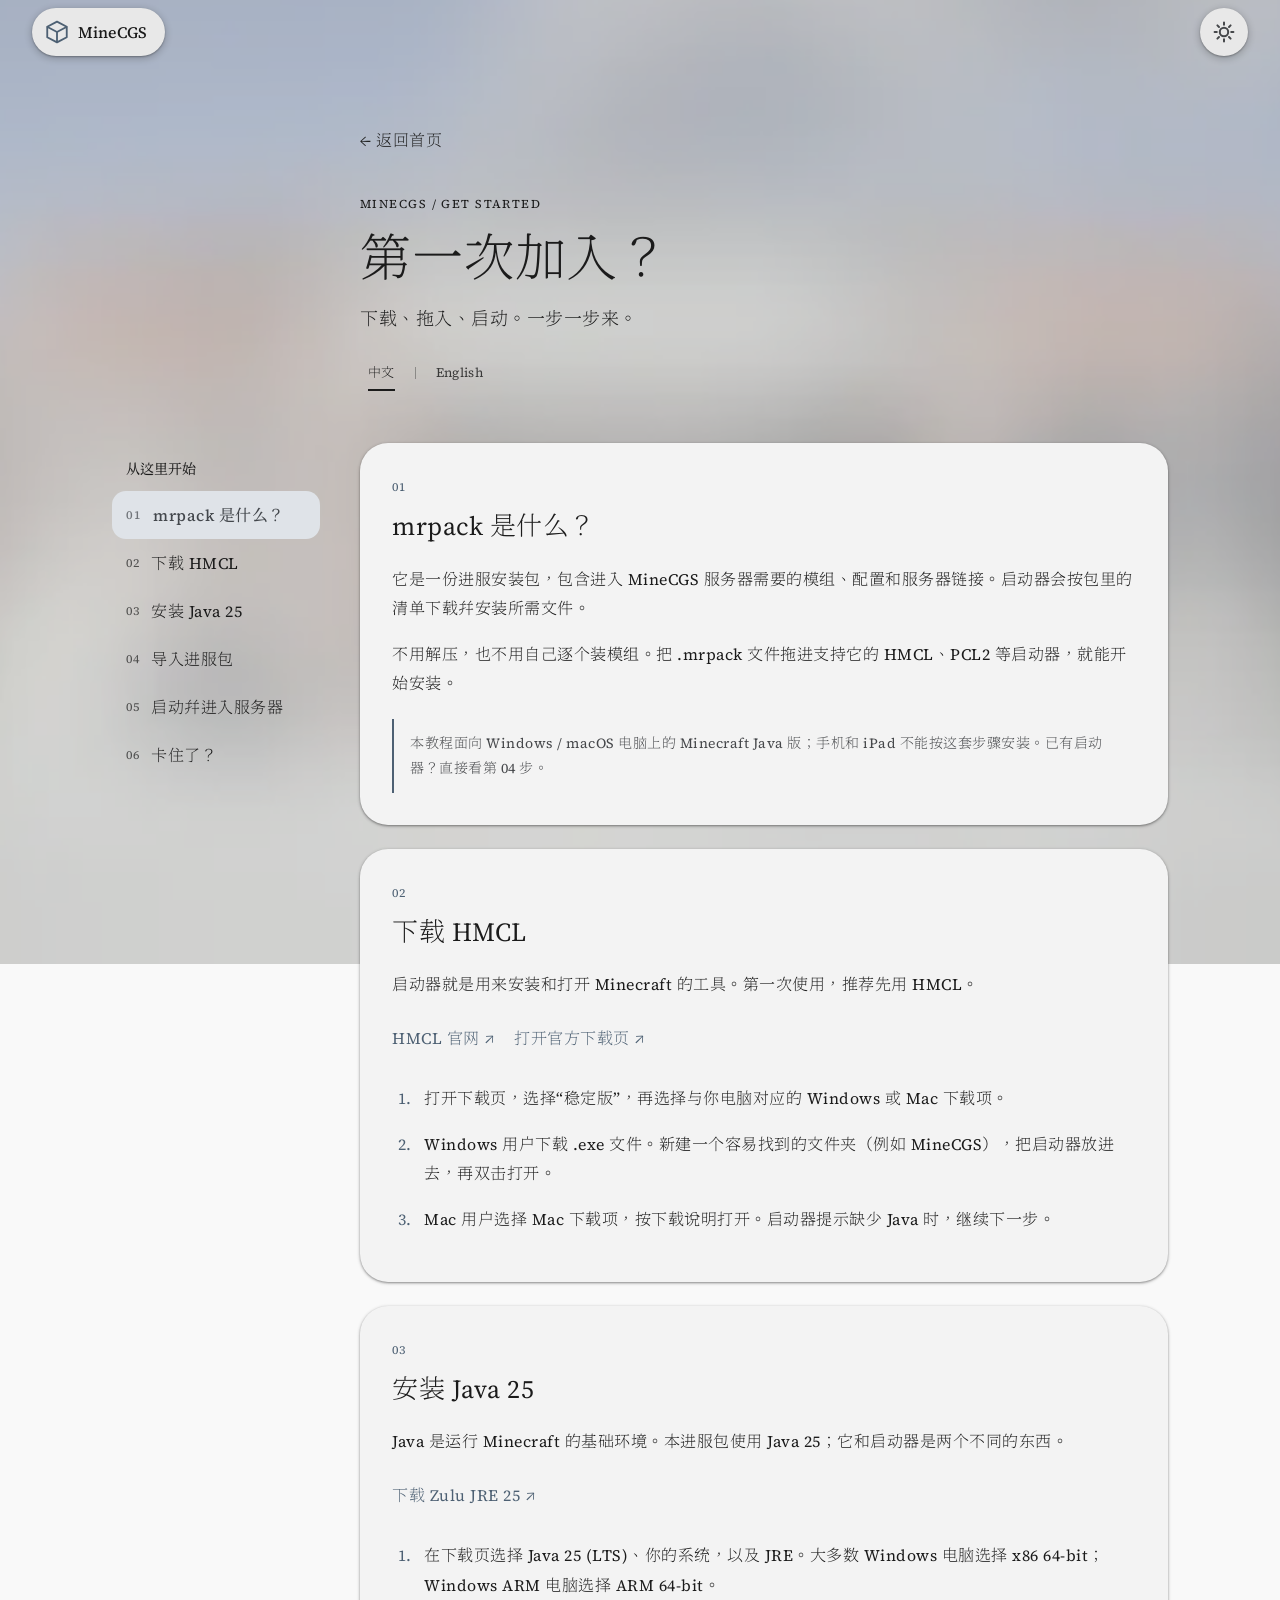
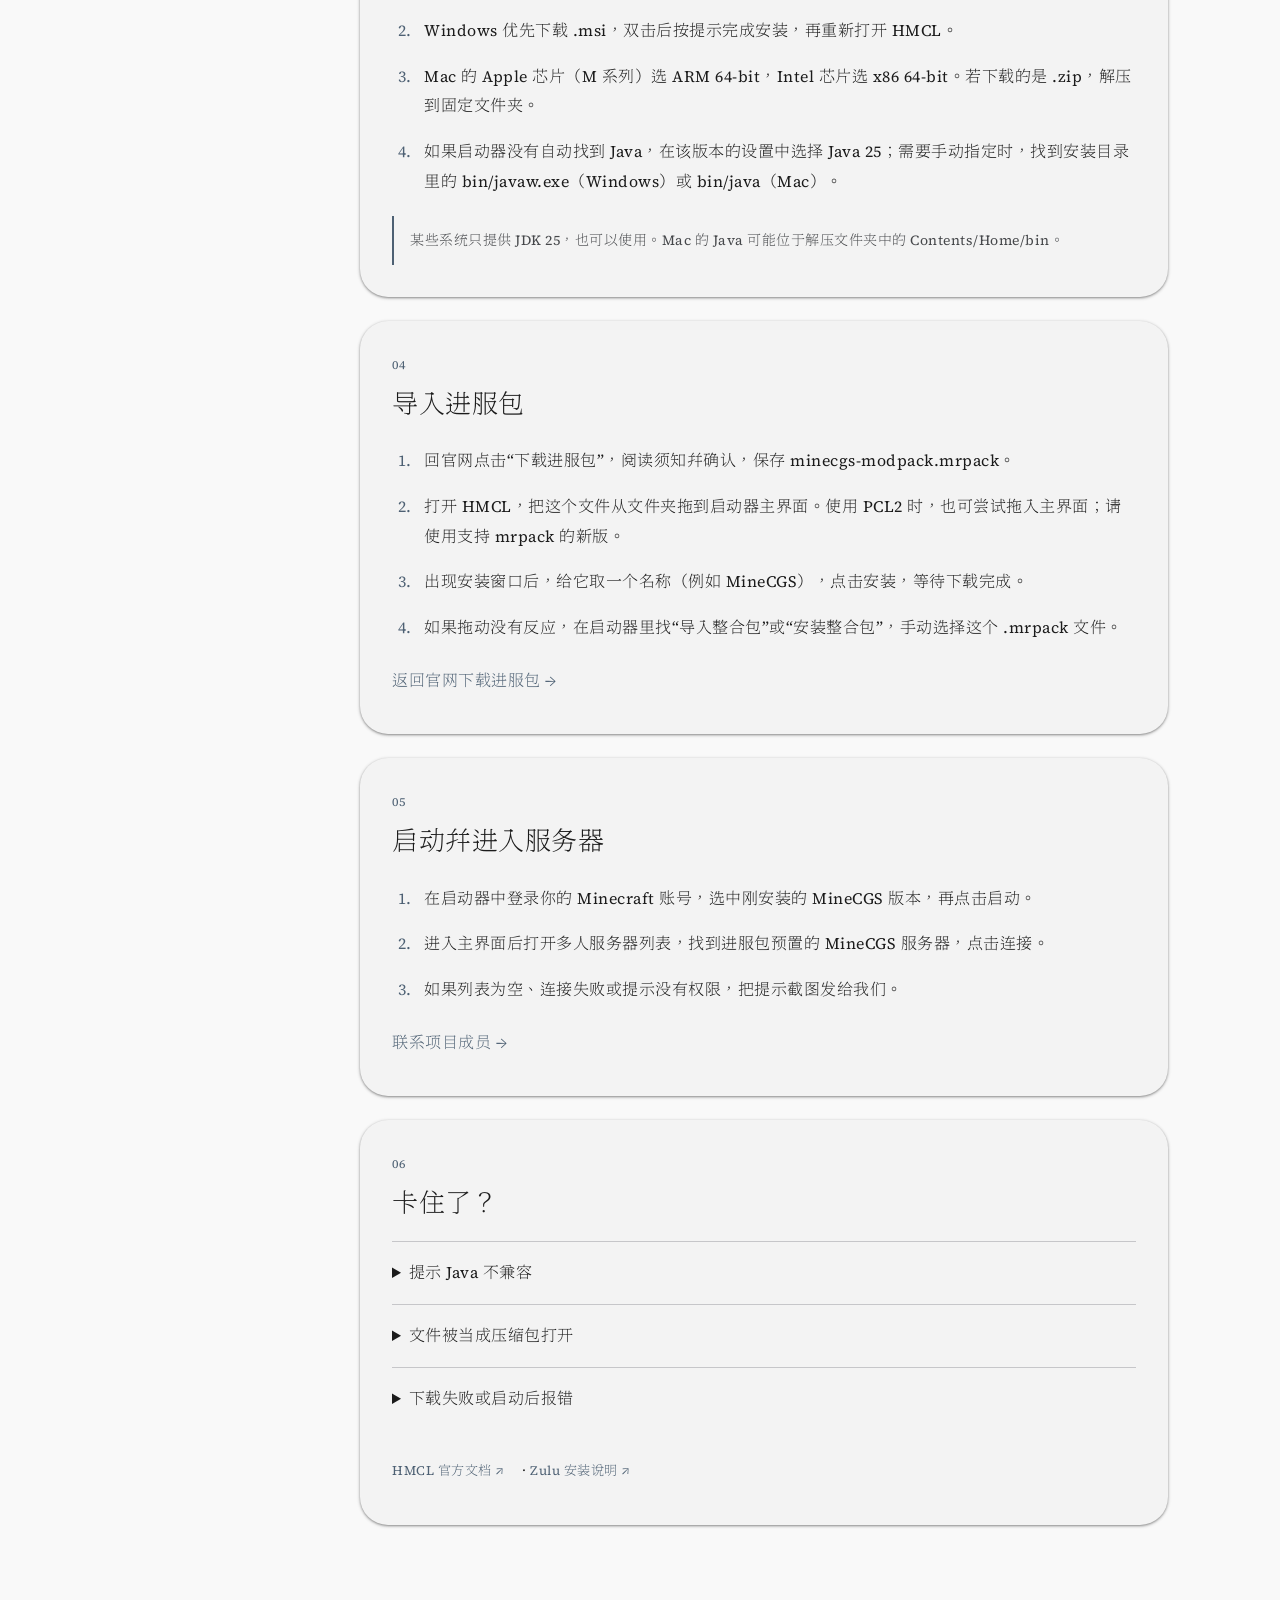
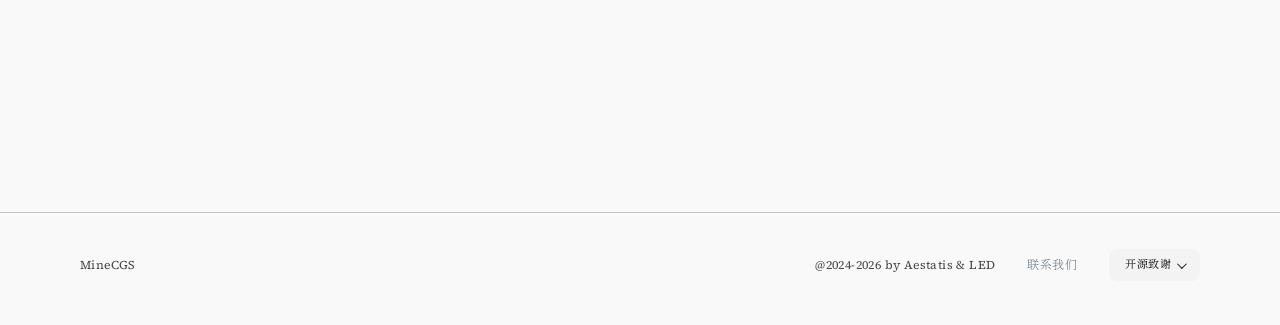
==== commit 11594555: "Restore original background crop and extend baked blur edges" ====
--- a/install.html
+++ b/install.html
@@ -11,12 +11,12 @@
   <link rel="preconnect" href="https://fonts.googleapis.com" />
   <link rel="preconnect" href="https://fonts.gstatic.com" crossorigin />
   <link href="https://fonts.googleapis.com/css2?family=Source+Serif+4:opsz,wght@8..60,400;8..60,500&display=swap" rel="stylesheet" />
-  <link rel="stylesheet" href="fonts/jinshu.css?v=137" />
-  <link rel="preload" href="fonts/jinshu-light.woff2?v=137" as="font" type="font/woff2" crossorigin />
+  <link rel="stylesheet" href="fonts/jinshu.css?v=138" />
+  <link rel="preload" href="fonts/jinshu-light.woff2?v=138" as="font" type="font/woff2" crossorigin />
   <!-- ?v= 资源版本号：发布站无缓存响应头时击穿浏览器启发式缓存，改版即换号 -->
-  <link rel="stylesheet" href="style.css?v=137" />
+  <link rel="stylesheet" href="style.css?v=138" />
 
-<link rel="stylesheet" href="install.css?v=137" />
+<link rel="stylesheet" href="install.css?v=138" />
 </head><body class="guide-page"><div class="page-bg guide-bg" aria-hidden="true"><div class="page-bg__image"></div></div><a class="skip-link" href="#guide-content">跳至教程</a><header class="top-bar" id="topBar">
     <!-- 左上 logo badge（悬浮胶囊：方块标记 + 品牌名）；hero 区隐藏
          （is-away），滚至 intro 浮入出场 -->
@@ -61,4 +61,4 @@
         </details>
       </div>
     </div>
-  </footer><script src="install-copy.js?v=137"></script><script src="i18n.js?v=137"></script><script src="libs.js?v=137"></script><script src="main.js?v=137"></script><script src="install.js?v=137"></script></body></html>
+  </footer><script src="install-copy.js?v=138"></script><script src="i18n.js?v=138"></script><script src="libs.js?v=138"></script><script src="main.js?v=138"></script><script src="install.js?v=138"></script></body></html>
--- a/fonts/jinshu.css
+++ b/fonts/jinshu.css
@@ -1,3 +1,3 @@
 /* Chill JinshuSong CC v1.7, Light / Text Regular. Chinese-only website subsets; OFL-1.1. */
-@font-face { font-family: "Chill JinshuSong Text"; font-style: normal; font-weight: 400; font-display: swap; src: url("./jinshu-light.woff2?v=137") format("woff2"); unicode-range: U+3001,U+3002,U+300C,U+300D,U+4E00,U+4E09,U+4E0A,U+4E0B,U+4E0D,U+4E0E,U+4E14,U+4E1C,U+4E22,U+4E24,U+4E25,U+4E2A,U+4E2D,U+4E32,U+4E34,U+4E3A,U+4E3B,U+4E3E,U+4E48,U+4E49,U+4E4B,U+4E5F,U+4E66,U+4E86,U+4E89,U+4E8B,U+4E8C,U+4E8E,U+4E92,U+4E94,U+4E9B,U+4EA4,U+4EA7,U+4EAB,U+4EBA,U+4EC0,U+4EC5,U+4ECB,U+4ECD,U+4ECE,U+4EE3,U+4EE4,U+4EE5,U+4EEC,U+4EF6,U+4EF7,U+4EFB,U+4EFD,U+4F01,U+4F18,U+4F1A,U+4F2A,U+4F30,U+4F46,U+4F4D,U+4F4E,U+4F4F,U+4F53,U+4F55,U+4F59,U+4F5C,U+4F60,U+4F7F,U+4F8B,U+4F9B,U+4F9D,U+4FDD,U+4FE1,U+4FEE,U+5012,U+503C,U+504F,U+505A,U+505C,U+507F,U+50CF,U+5140,U+5143,U+5148,U+5149,U+514D,U+515C,U+5165,U+5168,U+516C,U+5171,U+5173,U+5176,U+5177,U+5178,U+517C,U+5185,U+518D,U+5199,U+51B7,U+51BB,U+51C6,U+51E0,U+51FA,U+51FB,U+5206,U+5207,U+5212,U+5217,U+5219,U+521A,U+521D,U+5220,U+5224,U+522B,U+5230,U+5236,U+523B,U+524D,U+5267,U+529B,U+529F,U+52A0,U+52A1,U+52A8,U+52A9,U+52BF,U+52D8,U+52FE,U+52FF,U+5300,U+5305,U+5316,U+533A,U+5347,U+5353,U+5355,U+5357,U+5360,U+5361,U+536B,U+5373,U+5386,U+538B,U+539F,U+53BB,U+53C2,U+53CA,U+53CC,U+53CD,U+53D1,U+53D6,U+53D7,U+53D8,U+53E0,U+53E3,U+53EA,U+53EF,U+53F0,U+53F2,U+53F3,U+53F7,U+5404,U+5408,U+540C,U+540D,U+540E,U+5411,U+5426,U+542B,U+542C,U+542F,U+544A,U+5458,U+5473,U+548C,U+54C1,U+54CD,U+54EA,U+552F,U+5668,U+56CA,U+56DB,U+56DE,U+56E0,U+56ED,U+56FA,U+56FD,U+56FE,U+5706,U+5728,U+5730,U+573A,U+5740,U+5747,U+5750,U+5757,U+5766,U+578B,U+57DF,U+57FA,U+5883,U+5899,U+5904,U+5907,U+590D,U+5916,U+591A,U+5927,U+5931,U+5934,U+5939,U+5947,U+5957,U+597D,U+5982,U+59CB,U+5A03,U+5B50,U+5B57,U+5B58,U+5B66,U+5B83,U+5B88,U+5B89,U+5B8B,U+5B8C,U+5B98,U+5B9A,U+5B9E,U+5BA2,U+5BAB,U+5BB9,U+5BBD,U+5BBF,U+5BD2,U+5BF8,U+5BF9,U+5BFC,U+5C01,U+5C04,U+5C06,U+5C0F,U+5C11,U+5C1D,U+5C31,U+5C3A,U+5C40,U+5C42,U+5C45,U+5C4F,U+5C55,U+5C5E,U+5C71,U+5D4C,U+5DE5,U+5DE6,U+5DEE,U+5DF1,U+5DF2,U+5E03,U+5E26,U+5E27,U+5E38,U+5E55,U+5E73,U+5E74,U+5E76,U+5E7F,U+5E8F,U+5E93,U+5E94,U+5E95,U+5EA6,U+5EA7,U+5ECA,U+5ED3,U+5EF6,U+5EFA,U+5F00,U+5F0F,U+5F15,U+5F20,U+5F39,U+5F3A,U+5F52,U+5F53,U+5F55,U+5F62,U+5F71,U+5F7B,U+5F84,U+5F85,U+5F8B,U+5F97,U+5FAE,U+5FD7,U+5FEB,U+5FFD,U+6001,U+6027,U+6052,U+6062,U+60A8,U+60AC,U+60F3,U+610F,U+611F,U+6210,U+6211,U+6216,U+622A,U+6233,U+6237,U+6240,U+624B,U+624D,U+6253,U+6258,U+6269,U+6279,U+627E,U+627F,U+628A,U+6291,U+6295,U+6296,U+6298,U+62A5,U+62C5,U+62C9,U+62CD,U+62D6,U+62E5,U+62E6,U+62E9,U+62FF,U+6301,U+6302,U+6307,U+6309,U+6355,U+6362,U+636E,U+6389,U+6392,U+63A2,U+63A5,U+63A7,U+63A8,U+63D0,U+63D2,U+643A,U+6458,U+6495,U+64AD,U+64CD,U+64CE,U+652F,U+6536,U+6539,U+653E,U+653F,U+6545,U+6548,U+654F,U+6559,U+6570,U+6574,U+6587,U+65AD,U+65B0,U+65B9,U+65CB,U+65E0,U+65E2,U+65E5,U+65E7,U+65F6,U+660E,U+6613,U+661F,U+662F,U+663E,U+6653,U+666F,U+66F4,U+66FE,U+66FF,U+6700,U+6708,U+6709,U+670D,U+671F,U+672A,U+672B,U+672C,U+673A,U+6743,U+675F,U+6765,U+677F,U+6784,U+6790,U+679A,U+679C,U+67B6,U+67D0,U+67D3,U+67E5,U+6805,U+6807,U+680B,U+680F,U+6821,U+6837,U+6839,U+683C,U+6842,U+6846,U+6848,U+684C,U+6863,U+68C0,U+697C,U+6982,U+6A21,U+6A2A,U+6B21,U+6B22,U+6B62,U+6B63,U+6B64,U+6B65,U+6B7B,U+6B8A,U+6B8B,U+6BB5,U+6BCD,U+6BCF,U+6BD4,U+6BEB,U+6C34,U+6C38,U+6C93,U+6CA1,U+6CBB,U+6CD5,U+6CE2,U+6CE8,U+6D3B,U+6D41,U+6D45,U+6D4B,U+6D4F,U+6D6A,U+6D6E,U+6D88,U+6DE1,U+6DF1,U+6DF7,U+6E05,U+6E10,U+6E21,U+6E32,U+6E38,U+6E90,U+6ED1,U+6EDA,U+6EDE,U+6EE4,U+6F02,U+6F2B,U+6FC0,U+70B9,U+70C1,U+70D8,U+70ED,U+7119,U+7136,U+7167,U+7247,U+7248,U+724C,U+7269,U+7279,U+72B6,U+72EC,U+73A9,U+73AF,U+73B0,U+7406,U+751F,U+7528,U+7531,U+7533,U+7535,U+753B,U+754C,U+7559,U+7565,U+767B,U+7684,U+76D1,U+76D6,U+76EE,U+76F4,U+76F8,U+770B,U+771F,U+7740,U+77AC,U+77E5,U+77ED,U+7840,U+786C,U+786E,U+78A7,U+793A,U+7981,U+79BB,U+79CD,U+79D2,U+79EF,U+79F0,U+79FB,U+7A0B,U+7A33,U+7A7A,U+7A7F,U+7A81,U+7A84,U+7A97,U+7ACB,U+7AD9,U+7ADE,U+7AEF,U+7B2C,U+7B49,U+7B51,U+7B5B,U+7B7E,U+7B80,U+7B97,U+7BA1,U+7C73,U+7C7B,U+7CBE,U+7CCA,U+7CFB,U+7D20,U+7EA6,U+7EA7,U+7EAF,U+7EB3,U+7EB9,U+7EBF,U+7EC4,U+7EC6,U+7EC8,U+7ECF,U+7ED3,U+7ED5,U+7ED8,U+7ED9,U+7EDC,U+7EDD,U+7EDF,U+7EE7,U+7EEA,U+7EED,U+7EF4,U+7F00,U+7F13,U+7F18,U+7F1D,U+7F29,U+7F3A,U+7F51,U+7F69,U+7F6E,U+7FFB,U+8001,U+8005,U+800C,U+804A,U+8054,U+80CC,U+80F6,U+80FD,U+8111,U+81EA,U+81F3,U+81F4,U+820D,U+822A,U+8272,U+8282,U+82AF,U+82E5,U+8350,U+83B7,U+843D,U+85CF,U+8749,U+884C,U+8865,U+8868,U+88AB,U+88C1,U+88C2,U+88C5,U+88F8,U+897F,U+8981,U+8986,U+89C1,U+89C2,U+89C4,U+89C6,U+89C8,U+89C9,U+89D2,U+89E3,U+89E6,U+8A00,U+8B66,U+8BA1,U+8BA4,U+8BA9,U+8BAD,U+8BB0,U+8BB8,U+8BBE,U+8BBF,U+8BC1,U+8BC6,U+8BCA,U+8BD5,U+8BE2,U+8BE5,U+8BED,U+8BEF,U+8BF4,U+8BF7,U+8BFB,U+8BFE,U+8C03,U+8C22,U+8C28,U+8D1F,U+8D23,U+8D25,U+8D26,U+8D44,U+8D56,U+8D70,U+8D77,U+8D85,U+8DB3,U+8DDD,U+8DE8,U+8DEF,U+8DF3,U+8EAB,U+8F6C,U+8F6E,U+8F6F,U+8F74,U+8F7B,U+8F7D,U+8F85,U+8F91,U+8F93,U+8FB9,U+8FBE,U+8FC7,U+8FCE,U+8FD0,U+8FD4,U+8FD9,U+8FDB,U+8FDC,U+8FDD,U+8FDE,U+8FDF,U+8FEB,U+8FED,U+9000,U+9002,U+9009,U+900F,U+9010,U+9012,U+9014,U+901A,U+901F,U+9020,U+903B,U+9053,U+906E,U+907F,U+90E8,U+90FD,U+914D,U+91C7,U+91CC,U+91CD,U+91CF,U+9489,U+94AE,U+94FE,U+9501,U+9519,U+951A,U+9526,U+952E,U+957F,U+95E8,U+95EA,U+95ED,U+95EE,U+95F2,U+95F4,U+9605,U+9608,U+961F,U+9632,U+9634,U+9636,U+963B,U+9645,U+964D,U+9650,U+9662,U+9664,U+968F,U+9690,U+96F6,U+96F7,U+9700,U+9732,U+9759,U+975E,U+9762,U+9875,U+9876,U+9879,U+987B,U+9884,U+9898,U+98DE,U+9970,U+9988,U+9996,U+9A71,U+9A8C,U+9AA4,U+9AD8,U+9ED8,U+9F20,U+9F50,U+FF08,U+FF09,U+FF0C,U+FF1A,U+FF1B,U+FF1F; }
-@font-face { font-family: "Chill JinshuSong Text"; font-style: normal; font-weight: 500; font-display: swap; src: url("./jinshu-regular.woff2?v=137") format("woff2"); unicode-range: U+3001,U+3002,U+300C,U+300D,U+4E00,U+4E09,U+4E0A,U+4E0B,U+4E0D,U+4E0E,U+4E14,U+4E1C,U+4E22,U+4E24,U+4E25,U+4E2A,U+4E2D,U+4E32,U+4E34,U+4E3A,U+4E3B,U+4E3E,U+4E48,U+4E49,U+4E4B,U+4E5F,U+4E66,U+4E86,U+4E89,U+4E8B,U+4E8C,U+4E8E,U+4E92,U+4E94,U+4E9B,U+4EA4,U+4EA7,U+4EAB,U+4EBA,U+4EC0,U+4EC5,U+4ECB,U+4ECD,U+4ECE,U+4EE3,U+4EE4,U+4EE5,U+4EEC,U+4EF6,U+4EF7,U+4EFB,U+4EFD,U+4F01,U+4F18,U+4F1A,U+4F2A,U+4F30,U+4F46,U+4F4D,U+4F4E,U+4F4F,U+4F53,U+4F55,U+4F59,U+4F5C,U+4F60,U+4F7F,U+4F8B,U+4F9B,U+4F9D,U+4FDD,U+4FE1,U+4FEE,U+5012,U+503C,U+504F,U+505A,U+505C,U+507F,U+50CF,U+5140,U+5143,U+5148,U+5149,U+514D,U+515C,U+5165,U+5168,U+516C,U+5171,U+5173,U+5176,U+5177,U+5178,U+517C,U+5185,U+518D,U+5199,U+51B7,U+51BB,U+51C6,U+51E0,U+51FA,U+51FB,U+5206,U+5207,U+5212,U+5217,U+5219,U+521A,U+521D,U+5220,U+5224,U+522B,U+5230,U+5236,U+523B,U+524D,U+5267,U+529B,U+529F,U+52A0,U+52A1,U+52A8,U+52A9,U+52BF,U+52D8,U+52FE,U+52FF,U+5300,U+5305,U+5316,U+533A,U+5347,U+5353,U+5355,U+5357,U+5360,U+5361,U+536B,U+5373,U+5386,U+538B,U+539F,U+53BB,U+53C2,U+53CA,U+53CC,U+53CD,U+53D1,U+53D6,U+53D7,U+53D8,U+53E0,U+53E3,U+53EA,U+53EF,U+53F0,U+53F2,U+53F3,U+53F7,U+5404,U+5408,U+540C,U+540D,U+540E,U+5411,U+5426,U+542B,U+542C,U+542F,U+544A,U+5458,U+5473,U+548C,U+54C1,U+54CD,U+54EA,U+552F,U+5668,U+56CA,U+56DB,U+56DE,U+56E0,U+56ED,U+56FA,U+56FD,U+56FE,U+5706,U+5728,U+5730,U+573A,U+5740,U+5747,U+5750,U+5757,U+5766,U+578B,U+57DF,U+57FA,U+5883,U+5899,U+5904,U+5907,U+590D,U+5916,U+591A,U+5927,U+5931,U+5934,U+5939,U+5947,U+5957,U+597D,U+5982,U+59CB,U+5A03,U+5B50,U+5B57,U+5B58,U+5B66,U+5B83,U+5B88,U+5B89,U+5B8B,U+5B8C,U+5B98,U+5B9A,U+5B9E,U+5BA2,U+5BAB,U+5BB9,U+5BBD,U+5BBF,U+5BD2,U+5BF8,U+5BF9,U+5BFC,U+5C01,U+5C04,U+5C06,U+5C0F,U+5C11,U+5C1D,U+5C31,U+5C3A,U+5C40,U+5C42,U+5C45,U+5C4F,U+5C55,U+5C5E,U+5C71,U+5D4C,U+5DE5,U+5DE6,U+5DEE,U+5DF1,U+5DF2,U+5E03,U+5E26,U+5E27,U+5E38,U+5E55,U+5E73,U+5E74,U+5E76,U+5E7F,U+5E8F,U+5E93,U+5E94,U+5E95,U+5EA6,U+5EA7,U+5ECA,U+5ED3,U+5EF6,U+5EFA,U+5F00,U+5F0F,U+5F15,U+5F20,U+5F39,U+5F3A,U+5F52,U+5F53,U+5F55,U+5F62,U+5F71,U+5F7B,U+5F84,U+5F85,U+5F8B,U+5F97,U+5FAE,U+5FD7,U+5FEB,U+5FFD,U+6001,U+6027,U+6052,U+6062,U+60A8,U+60AC,U+60F3,U+610F,U+611F,U+6210,U+6211,U+6216,U+622A,U+6233,U+6237,U+6240,U+624B,U+624D,U+6253,U+6258,U+6269,U+6279,U+627E,U+627F,U+628A,U+6291,U+6295,U+6296,U+6298,U+62A5,U+62C5,U+62C9,U+62CD,U+62D6,U+62E5,U+62E6,U+62E9,U+62FF,U+6301,U+6302,U+6307,U+6309,U+6355,U+6362,U+636E,U+6389,U+6392,U+63A2,U+63A5,U+63A7,U+63A8,U+63D0,U+63D2,U+643A,U+6458,U+6495,U+64AD,U+64CD,U+64CE,U+652F,U+6536,U+6539,U+653E,U+653F,U+6545,U+6548,U+654F,U+6559,U+6570,U+6574,U+6587,U+65AD,U+65B0,U+65B9,U+65CB,U+65E0,U+65E2,U+65E5,U+65E7,U+65F6,U+660E,U+6613,U+661F,U+662F,U+663E,U+6653,U+666F,U+66F4,U+66FE,U+66FF,U+6700,U+6708,U+6709,U+670D,U+671F,U+672A,U+672B,U+672C,U+673A,U+6743,U+675F,U+6765,U+677F,U+6784,U+6790,U+679A,U+679C,U+67B6,U+67D0,U+67D3,U+67E5,U+6805,U+6807,U+680B,U+680F,U+6821,U+6837,U+6839,U+683C,U+6842,U+6846,U+6848,U+684C,U+6863,U+68C0,U+697C,U+6982,U+6A21,U+6A2A,U+6B21,U+6B22,U+6B62,U+6B63,U+6B64,U+6B65,U+6B7B,U+6B8A,U+6B8B,U+6BB5,U+6BCD,U+6BCF,U+6BD4,U+6BEB,U+6C34,U+6C38,U+6C93,U+6CA1,U+6CBB,U+6CD5,U+6CE2,U+6CE8,U+6D3B,U+6D41,U+6D45,U+6D4B,U+6D4F,U+6D6A,U+6D6E,U+6D88,U+6DE1,U+6DF1,U+6DF7,U+6E05,U+6E10,U+6E21,U+6E32,U+6E38,U+6E90,U+6ED1,U+6EDA,U+6EDE,U+6EE4,U+6F02,U+6F2B,U+6FC0,U+70B9,U+70C1,U+70D8,U+70ED,U+7119,U+7136,U+7167,U+7247,U+7248,U+724C,U+7269,U+7279,U+72B6,U+72EC,U+73A9,U+73AF,U+73B0,U+7406,U+751F,U+7528,U+7531,U+7533,U+7535,U+753B,U+754C,U+7559,U+7565,U+767B,U+7684,U+76D1,U+76D6,U+76EE,U+76F4,U+76F8,U+770B,U+771F,U+7740,U+77AC,U+77E5,U+77ED,U+7840,U+786C,U+786E,U+78A7,U+793A,U+7981,U+79BB,U+79CD,U+79D2,U+79EF,U+79F0,U+79FB,U+7A0B,U+7A33,U+7A7A,U+7A7F,U+7A81,U+7A84,U+7A97,U+7ACB,U+7AD9,U+7ADE,U+7AEF,U+7B2C,U+7B49,U+7B51,U+7B5B,U+7B7E,U+7B80,U+7B97,U+7BA1,U+7C73,U+7C7B,U+7CBE,U+7CCA,U+7CFB,U+7D20,U+7EA6,U+7EA7,U+7EAF,U+7EB3,U+7EB9,U+7EBF,U+7EC4,U+7EC6,U+7EC8,U+7ECF,U+7ED3,U+7ED5,U+7ED8,U+7ED9,U+7EDC,U+7EDD,U+7EDF,U+7EE7,U+7EEA,U+7EED,U+7EF4,U+7F00,U+7F13,U+7F18,U+7F1D,U+7F29,U+7F3A,U+7F51,U+7F69,U+7F6E,U+7FFB,U+8001,U+8005,U+800C,U+804A,U+8054,U+80CC,U+80F6,U+80FD,U+8111,U+81EA,U+81F3,U+81F4,U+820D,U+822A,U+8272,U+8282,U+82AF,U+82E5,U+8350,U+83B7,U+843D,U+85CF,U+8749,U+884C,U+8865,U+8868,U+88AB,U+88C1,U+88C2,U+88C5,U+88F8,U+897F,U+8981,U+8986,U+89C1,U+89C2,U+89C4,U+89C6,U+89C8,U+89C9,U+89D2,U+89E3,U+89E6,U+8A00,U+8B66,U+8BA1,U+8BA4,U+8BA9,U+8BAD,U+8BB0,U+8BB8,U+8BBE,U+8BBF,U+8BC1,U+8BC6,U+8BCA,U+8BD5,U+8BE2,U+8BE5,U+8BED,U+8BEF,U+8BF4,U+8BF7,U+8BFB,U+8BFE,U+8C03,U+8C22,U+8C28,U+8D1F,U+8D23,U+8D25,U+8D26,U+8D44,U+8D56,U+8D70,U+8D77,U+8D85,U+8DB3,U+8DDD,U+8DE8,U+8DEF,U+8DF3,U+8EAB,U+8F6C,U+8F6E,U+8F6F,U+8F74,U+8F7B,U+8F7D,U+8F85,U+8F91,U+8F93,U+8FB9,U+8FBE,U+8FC7,U+8FCE,U+8FD0,U+8FD4,U+8FD9,U+8FDB,U+8FDC,U+8FDD,U+8FDE,U+8FDF,U+8FEB,U+8FED,U+9000,U+9002,U+9009,U+900F,U+9010,U+9012,U+9014,U+901A,U+901F,U+9020,U+903B,U+9053,U+906E,U+907F,U+90E8,U+90FD,U+914D,U+91C7,U+91CC,U+91CD,U+91CF,U+9489,U+94AE,U+94FE,U+9501,U+9519,U+951A,U+9526,U+952E,U+957F,U+95E8,U+95EA,U+95ED,U+95EE,U+95F2,U+95F4,U+9605,U+9608,U+961F,U+9632,U+9634,U+9636,U+963B,U+9645,U+964D,U+9650,U+9662,U+9664,U+968F,U+9690,U+96F6,U+96F7,U+9700,U+9732,U+9759,U+975E,U+9762,U+9875,U+9876,U+9879,U+987B,U+9884,U+9898,U+98DE,U+9970,U+9988,U+9996,U+9A71,U+9A8C,U+9AA4,U+9AD8,U+9ED8,U+9F20,U+9F50,U+FF08,U+FF09,U+FF0C,U+FF1A,U+FF1B,U+FF1F; }
+@font-face { font-family: "Chill JinshuSong Text"; font-style: normal; font-weight: 400; font-display: swap; src: url("./jinshu-light.woff2?v=138") format("woff2"); unicode-range: U+3001,U+3002,U+300C,U+300D,U+4E00,U+4E09,U+4E0A,U+4E0B,U+4E0D,U+4E0E,U+4E14,U+4E1C,U+4E22,U+4E24,U+4E25,U+4E2A,U+4E2D,U+4E32,U+4E34,U+4E3A,U+4E3B,U+4E3E,U+4E48,U+4E49,U+4E4B,U+4E5F,U+4E66,U+4E86,U+4E89,U+4E8B,U+4E8C,U+4E8E,U+4E92,U+4E94,U+4E9B,U+4EA4,U+4EA7,U+4EAB,U+4EBA,U+4EC0,U+4EC5,U+4ECB,U+4ECD,U+4ECE,U+4EE3,U+4EE4,U+4EE5,U+4EEC,U+4EF6,U+4EF7,U+4EFB,U+4EFD,U+4F01,U+4F18,U+4F1A,U+4F2A,U+4F30,U+4F46,U+4F4D,U+4F4E,U+4F4F,U+4F53,U+4F55,U+4F59,U+4F5C,U+4F60,U+4F7F,U+4F8B,U+4F9B,U+4F9D,U+4FDD,U+4FE1,U+4FEE,U+5012,U+503C,U+504F,U+505A,U+505C,U+507F,U+50CF,U+5140,U+5143,U+5148,U+5149,U+514D,U+515C,U+5165,U+5168,U+516C,U+5171,U+5173,U+5176,U+5177,U+5178,U+517C,U+5185,U+518D,U+5199,U+51B7,U+51BB,U+51C6,U+51E0,U+51FA,U+51FB,U+5206,U+5207,U+5212,U+5217,U+5219,U+521A,U+521D,U+5220,U+5224,U+522B,U+5230,U+5236,U+523B,U+524D,U+5267,U+529B,U+529F,U+52A0,U+52A1,U+52A8,U+52A9,U+52BF,U+52D8,U+52FE,U+52FF,U+5300,U+5305,U+5316,U+533A,U+5347,U+5353,U+5355,U+5357,U+5360,U+5361,U+536B,U+5373,U+5386,U+538B,U+539F,U+53BB,U+53C2,U+53CA,U+53CC,U+53CD,U+53D1,U+53D6,U+53D7,U+53D8,U+53E0,U+53E3,U+53EA,U+53EF,U+53F0,U+53F2,U+53F3,U+53F7,U+5404,U+5408,U+540C,U+540D,U+540E,U+5411,U+5426,U+542B,U+542C,U+542F,U+544A,U+5458,U+5473,U+548C,U+54C1,U+54CD,U+54EA,U+552F,U+5668,U+56CA,U+56DB,U+56DE,U+56E0,U+56ED,U+56FA,U+56FD,U+56FE,U+5706,U+5728,U+5730,U+573A,U+5740,U+5747,U+5750,U+5757,U+5766,U+578B,U+57DF,U+57FA,U+5883,U+5899,U+5904,U+5907,U+590D,U+5916,U+591A,U+5927,U+5931,U+5934,U+5939,U+5947,U+5957,U+597D,U+5982,U+59CB,U+5A03,U+5B50,U+5B57,U+5B58,U+5B66,U+5B83,U+5B88,U+5B89,U+5B8B,U+5B8C,U+5B98,U+5B9A,U+5B9E,U+5BA2,U+5BAB,U+5BB9,U+5BBD,U+5BBF,U+5BD2,U+5BF8,U+5BF9,U+5BFC,U+5C01,U+5C04,U+5C06,U+5C0F,U+5C11,U+5C1D,U+5C31,U+5C3A,U+5C40,U+5C42,U+5C45,U+5C4F,U+5C55,U+5C5E,U+5C71,U+5D4C,U+5DE5,U+5DE6,U+5DEE,U+5DF1,U+5DF2,U+5E03,U+5E26,U+5E27,U+5E38,U+5E55,U+5E73,U+5E74,U+5E76,U+5E7F,U+5E8F,U+5E93,U+5E94,U+5E95,U+5EA6,U+5EA7,U+5ECA,U+5ED3,U+5EF6,U+5EFA,U+5F00,U+5F0F,U+5F15,U+5F20,U+5F39,U+5F3A,U+5F52,U+5F53,U+5F55,U+5F62,U+5F71,U+5F7B,U+5F84,U+5F85,U+5F8B,U+5F97,U+5FAE,U+5FD7,U+5FEB,U+5FFD,U+6001,U+6027,U+6052,U+6062,U+60A8,U+60AC,U+60F3,U+610F,U+611F,U+6210,U+6211,U+6216,U+622A,U+6233,U+6237,U+6240,U+624B,U+624D,U+6253,U+6258,U+6269,U+6279,U+627E,U+627F,U+628A,U+6291,U+6295,U+6296,U+6298,U+62A5,U+62C5,U+62C9,U+62CD,U+62D6,U+62E5,U+62E6,U+62E9,U+62FF,U+6301,U+6302,U+6307,U+6309,U+6355,U+6362,U+636E,U+6389,U+6392,U+63A2,U+63A5,U+63A7,U+63A8,U+63D0,U+63D2,U+643A,U+6458,U+6495,U+64AD,U+64CD,U+64CE,U+652F,U+6536,U+6539,U+653E,U+653F,U+6545,U+6548,U+654F,U+6559,U+6570,U+6574,U+6587,U+65AD,U+65B0,U+65B9,U+65CB,U+65E0,U+65E2,U+65E5,U+65E7,U+65F6,U+660E,U+6613,U+661F,U+662F,U+663E,U+6653,U+666F,U+66F4,U+66FE,U+66FF,U+6700,U+6708,U+6709,U+670D,U+671F,U+672A,U+672B,U+672C,U+673A,U+6743,U+675F,U+6765,U+677F,U+6784,U+6790,U+679A,U+679C,U+67B6,U+67D0,U+67D3,U+67E5,U+6805,U+6807,U+680B,U+680F,U+6821,U+6837,U+6839,U+683C,U+6842,U+6846,U+6848,U+684C,U+6863,U+68C0,U+697C,U+6982,U+6A21,U+6A2A,U+6B21,U+6B22,U+6B62,U+6B63,U+6B64,U+6B65,U+6B7B,U+6B8A,U+6B8B,U+6BB5,U+6BCD,U+6BCF,U+6BD4,U+6BEB,U+6C34,U+6C38,U+6C93,U+6CA1,U+6CBB,U+6CD5,U+6CE2,U+6CE8,U+6D3B,U+6D41,U+6D45,U+6D4B,U+6D4F,U+6D6A,U+6D6E,U+6D88,U+6DE1,U+6DF1,U+6DF7,U+6E05,U+6E10,U+6E21,U+6E32,U+6E38,U+6E90,U+6ED1,U+6EDA,U+6EDE,U+6EE4,U+6F02,U+6F2B,U+6FC0,U+70B9,U+70C1,U+70D8,U+70ED,U+7119,U+7136,U+7167,U+7247,U+7248,U+724C,U+7269,U+7279,U+72B6,U+72EC,U+73A9,U+73AF,U+73B0,U+7406,U+751F,U+7528,U+7531,U+7533,U+7535,U+753B,U+754C,U+7559,U+7565,U+767B,U+7684,U+76D1,U+76D6,U+76EE,U+76F4,U+76F8,U+770B,U+771F,U+7740,U+77AC,U+77E5,U+77ED,U+7840,U+786C,U+786E,U+78A7,U+793A,U+7981,U+79BB,U+79CD,U+79D2,U+79EF,U+79F0,U+79FB,U+7A0B,U+7A33,U+7A7A,U+7A7F,U+7A81,U+7A84,U+7A97,U+7ACB,U+7AD9,U+7ADE,U+7AEF,U+7B2C,U+7B49,U+7B51,U+7B5B,U+7B7E,U+7B80,U+7B97,U+7BA1,U+7C73,U+7C7B,U+7CBE,U+7CCA,U+7CFB,U+7D20,U+7EA6,U+7EA7,U+7EAF,U+7EB3,U+7EB9,U+7EBF,U+7EC4,U+7EC6,U+7EC8,U+7ECF,U+7ED3,U+7ED5,U+7ED8,U+7ED9,U+7EDC,U+7EDD,U+7EDF,U+7EE7,U+7EEA,U+7EED,U+7EF4,U+7F00,U+7F13,U+7F18,U+7F1D,U+7F29,U+7F3A,U+7F51,U+7F69,U+7F6E,U+7FFB,U+8001,U+8005,U+800C,U+804A,U+8054,U+80CC,U+80F6,U+80FD,U+8111,U+81EA,U+81F3,U+81F4,U+820D,U+822A,U+8272,U+8282,U+82AF,U+82E5,U+8350,U+83B7,U+843D,U+85CF,U+8749,U+884C,U+8865,U+8868,U+88AB,U+88C1,U+88C2,U+88C5,U+88F8,U+897F,U+8981,U+8986,U+89C1,U+89C2,U+89C4,U+89C6,U+89C8,U+89C9,U+89D2,U+89E3,U+89E6,U+8A00,U+8B66,U+8BA1,U+8BA4,U+8BA9,U+8BAD,U+8BB0,U+8BB8,U+8BBE,U+8BBF,U+8BC1,U+8BC6,U+8BCA,U+8BD5,U+8BE2,U+8BE5,U+8BED,U+8BEF,U+8BF4,U+8BF7,U+8BFB,U+8BFE,U+8C03,U+8C22,U+8C28,U+8D1F,U+8D23,U+8D25,U+8D26,U+8D44,U+8D56,U+8D70,U+8D77,U+8D85,U+8DB3,U+8DDD,U+8DE8,U+8DEF,U+8DF3,U+8EAB,U+8F6C,U+8F6E,U+8F6F,U+8F74,U+8F7B,U+8F7D,U+8F85,U+8F91,U+8F93,U+8FB9,U+8FBE,U+8FC7,U+8FCE,U+8FD0,U+8FD4,U+8FD9,U+8FDB,U+8FDC,U+8FDD,U+8FDE,U+8FDF,U+8FEB,U+8FED,U+9000,U+9002,U+9009,U+900F,U+9010,U+9012,U+9014,U+901A,U+901F,U+9020,U+903B,U+9053,U+906E,U+907F,U+90E8,U+90FD,U+914D,U+91C7,U+91CC,U+91CD,U+91CF,U+9489,U+94AE,U+94FE,U+9501,U+9519,U+951A,U+9526,U+952E,U+957F,U+95E8,U+95EA,U+95ED,U+95EE,U+95F2,U+95F4,U+9605,U+9608,U+961F,U+9632,U+9634,U+9636,U+963B,U+9645,U+964D,U+9650,U+9662,U+9664,U+968F,U+9690,U+96F6,U+96F7,U+9700,U+9732,U+9759,U+975E,U+9762,U+9875,U+9876,U+9879,U+987B,U+9884,U+9898,U+98DE,U+9970,U+9988,U+9996,U+9A71,U+9A8C,U+9AA4,U+9AD8,U+9ED8,U+9F20,U+9F50,U+FF08,U+FF09,U+FF0C,U+FF1A,U+FF1B,U+FF1F; }
+@font-face { font-family: "Chill JinshuSong Text"; font-style: normal; font-weight: 500; font-display: swap; src: url("./jinshu-regular.woff2?v=138") format("woff2"); unicode-range: U+3001,U+3002,U+300C,U+300D,U+4E00,U+4E09,U+4E0A,U+4E0B,U+4E0D,U+4E0E,U+4E14,U+4E1C,U+4E22,U+4E24,U+4E25,U+4E2A,U+4E2D,U+4E32,U+4E34,U+4E3A,U+4E3B,U+4E3E,U+4E48,U+4E49,U+4E4B,U+4E5F,U+4E66,U+4E86,U+4E89,U+4E8B,U+4E8C,U+4E8E,U+4E92,U+4E94,U+4E9B,U+4EA4,U+4EA7,U+4EAB,U+4EBA,U+4EC0,U+4EC5,U+4ECB,U+4ECD,U+4ECE,U+4EE3,U+4EE4,U+4EE5,U+4EEC,U+4EF6,U+4EF7,U+4EFB,U+4EFD,U+4F01,U+4F18,U+4F1A,U+4F2A,U+4F30,U+4F46,U+4F4D,U+4F4E,U+4F4F,U+4F53,U+4F55,U+4F59,U+4F5C,U+4F60,U+4F7F,U+4F8B,U+4F9B,U+4F9D,U+4FDD,U+4FE1,U+4FEE,U+5012,U+503C,U+504F,U+505A,U+505C,U+507F,U+50CF,U+5140,U+5143,U+5148,U+5149,U+514D,U+515C,U+5165,U+5168,U+516C,U+5171,U+5173,U+5176,U+5177,U+5178,U+517C,U+5185,U+518D,U+5199,U+51B7,U+51BB,U+51C6,U+51E0,U+51FA,U+51FB,U+5206,U+5207,U+5212,U+5217,U+5219,U+521A,U+521D,U+5220,U+5224,U+522B,U+5230,U+5236,U+523B,U+524D,U+5267,U+529B,U+529F,U+52A0,U+52A1,U+52A8,U+52A9,U+52BF,U+52D8,U+52FE,U+52FF,U+5300,U+5305,U+5316,U+533A,U+5347,U+5353,U+5355,U+5357,U+5360,U+5361,U+536B,U+5373,U+5386,U+538B,U+539F,U+53BB,U+53C2,U+53CA,U+53CC,U+53CD,U+53D1,U+53D6,U+53D7,U+53D8,U+53E0,U+53E3,U+53EA,U+53EF,U+53F0,U+53F2,U+53F3,U+53F7,U+5404,U+5408,U+540C,U+540D,U+540E,U+5411,U+5426,U+542B,U+542C,U+542F,U+544A,U+5458,U+5473,U+548C,U+54C1,U+54CD,U+54EA,U+552F,U+5668,U+56CA,U+56DB,U+56DE,U+56E0,U+56ED,U+56FA,U+56FD,U+56FE,U+5706,U+5728,U+5730,U+573A,U+5740,U+5747,U+5750,U+5757,U+5766,U+578B,U+57DF,U+57FA,U+5883,U+5899,U+5904,U+5907,U+590D,U+5916,U+591A,U+5927,U+5931,U+5934,U+5939,U+5947,U+5957,U+597D,U+5982,U+59CB,U+5A03,U+5B50,U+5B57,U+5B58,U+5B66,U+5B83,U+5B88,U+5B89,U+5B8B,U+5B8C,U+5B98,U+5B9A,U+5B9E,U+5BA2,U+5BAB,U+5BB9,U+5BBD,U+5BBF,U+5BD2,U+5BF8,U+5BF9,U+5BFC,U+5C01,U+5C04,U+5C06,U+5C0F,U+5C11,U+5C1D,U+5C31,U+5C3A,U+5C40,U+5C42,U+5C45,U+5C4F,U+5C55,U+5C5E,U+5C71,U+5D4C,U+5DE5,U+5DE6,U+5DEE,U+5DF1,U+5DF2,U+5E03,U+5E26,U+5E27,U+5E38,U+5E55,U+5E73,U+5E74,U+5E76,U+5E7F,U+5E8F,U+5E93,U+5E94,U+5E95,U+5EA6,U+5EA7,U+5ECA,U+5ED3,U+5EF6,U+5EFA,U+5F00,U+5F0F,U+5F15,U+5F20,U+5F39,U+5F3A,U+5F52,U+5F53,U+5F55,U+5F62,U+5F71,U+5F7B,U+5F84,U+5F85,U+5F8B,U+5F97,U+5FAE,U+5FD7,U+5FEB,U+5FFD,U+6001,U+6027,U+6052,U+6062,U+60A8,U+60AC,U+60F3,U+610F,U+611F,U+6210,U+6211,U+6216,U+622A,U+6233,U+6237,U+6240,U+624B,U+624D,U+6253,U+6258,U+6269,U+6279,U+627E,U+627F,U+628A,U+6291,U+6295,U+6296,U+6298,U+62A5,U+62C5,U+62C9,U+62CD,U+62D6,U+62E5,U+62E6,U+62E9,U+62FF,U+6301,U+6302,U+6307,U+6309,U+6355,U+6362,U+636E,U+6389,U+6392,U+63A2,U+63A5,U+63A7,U+63A8,U+63D0,U+63D2,U+643A,U+6458,U+6495,U+64AD,U+64CD,U+64CE,U+652F,U+6536,U+6539,U+653E,U+653F,U+6545,U+6548,U+654F,U+6559,U+6570,U+6574,U+6587,U+65AD,U+65B0,U+65B9,U+65CB,U+65E0,U+65E2,U+65E5,U+65E7,U+65F6,U+660E,U+6613,U+661F,U+662F,U+663E,U+6653,U+666F,U+66F4,U+66FE,U+66FF,U+6700,U+6708,U+6709,U+670D,U+671F,U+672A,U+672B,U+672C,U+673A,U+6743,U+675F,U+6765,U+677F,U+6784,U+6790,U+679A,U+679C,U+67B6,U+67D0,U+67D3,U+67E5,U+6805,U+6807,U+680B,U+680F,U+6821,U+6837,U+6839,U+683C,U+6842,U+6846,U+6848,U+684C,U+6863,U+68C0,U+697C,U+6982,U+6A21,U+6A2A,U+6B21,U+6B22,U+6B62,U+6B63,U+6B64,U+6B65,U+6B7B,U+6B8A,U+6B8B,U+6BB5,U+6BCD,U+6BCF,U+6BD4,U+6BEB,U+6C34,U+6C38,U+6C93,U+6CA1,U+6CBB,U+6CD5,U+6CE2,U+6CE8,U+6D3B,U+6D41,U+6D45,U+6D4B,U+6D4F,U+6D6A,U+6D6E,U+6D88,U+6DE1,U+6DF1,U+6DF7,U+6E05,U+6E10,U+6E21,U+6E32,U+6E38,U+6E90,U+6ED1,U+6EDA,U+6EDE,U+6EE4,U+6F02,U+6F2B,U+6FC0,U+70B9,U+70C1,U+70D8,U+70ED,U+7119,U+7136,U+7167,U+7247,U+7248,U+724C,U+7269,U+7279,U+72B6,U+72EC,U+73A9,U+73AF,U+73B0,U+7406,U+751F,U+7528,U+7531,U+7533,U+7535,U+753B,U+754C,U+7559,U+7565,U+767B,U+7684,U+76D1,U+76D6,U+76EE,U+76F4,U+76F8,U+770B,U+771F,U+7740,U+77AC,U+77E5,U+77ED,U+7840,U+786C,U+786E,U+78A7,U+793A,U+7981,U+79BB,U+79CD,U+79D2,U+79EF,U+79F0,U+79FB,U+7A0B,U+7A33,U+7A7A,U+7A7F,U+7A81,U+7A84,U+7A97,U+7ACB,U+7AD9,U+7ADE,U+7AEF,U+7B2C,U+7B49,U+7B51,U+7B5B,U+7B7E,U+7B80,U+7B97,U+7BA1,U+7C73,U+7C7B,U+7CBE,U+7CCA,U+7CFB,U+7D20,U+7EA6,U+7EA7,U+7EAF,U+7EB3,U+7EB9,U+7EBF,U+7EC4,U+7EC6,U+7EC8,U+7ECF,U+7ED3,U+7ED5,U+7ED8,U+7ED9,U+7EDC,U+7EDD,U+7EDF,U+7EE7,U+7EEA,U+7EED,U+7EF4,U+7F00,U+7F13,U+7F18,U+7F1D,U+7F29,U+7F3A,U+7F51,U+7F69,U+7F6E,U+7FFB,U+8001,U+8005,U+800C,U+804A,U+8054,U+80CC,U+80F6,U+80FD,U+8111,U+81EA,U+81F3,U+81F4,U+820D,U+822A,U+8272,U+8282,U+82AF,U+82E5,U+8350,U+83B7,U+843D,U+85CF,U+8749,U+884C,U+8865,U+8868,U+88AB,U+88C1,U+88C2,U+88C5,U+88F8,U+897F,U+8981,U+8986,U+89C1,U+89C2,U+89C4,U+89C6,U+89C8,U+89C9,U+89D2,U+89E3,U+89E6,U+8A00,U+8B66,U+8BA1,U+8BA4,U+8BA9,U+8BAD,U+8BB0,U+8BB8,U+8BBE,U+8BBF,U+8BC1,U+8BC6,U+8BCA,U+8BD5,U+8BE2,U+8BE5,U+8BED,U+8BEF,U+8BF4,U+8BF7,U+8BFB,U+8BFE,U+8C03,U+8C22,U+8C28,U+8D1F,U+8D23,U+8D25,U+8D26,U+8D44,U+8D56,U+8D70,U+8D77,U+8D85,U+8DB3,U+8DDD,U+8DE8,U+8DEF,U+8DF3,U+8EAB,U+8F6C,U+8F6E,U+8F6F,U+8F74,U+8F7B,U+8F7D,U+8F85,U+8F91,U+8F93,U+8FB9,U+8FBE,U+8FC7,U+8FCE,U+8FD0,U+8FD4,U+8FD9,U+8FDB,U+8FDC,U+8FDD,U+8FDE,U+8FDF,U+8FEB,U+8FED,U+9000,U+9002,U+9009,U+900F,U+9010,U+9012,U+9014,U+901A,U+901F,U+9020,U+903B,U+9053,U+906E,U+907F,U+90E8,U+90FD,U+914D,U+91C7,U+91CC,U+91CD,U+91CF,U+9489,U+94AE,U+94FE,U+9501,U+9519,U+951A,U+9526,U+952E,U+957F,U+95E8,U+95EA,U+95ED,U+95EE,U+95F2,U+95F4,U+9605,U+9608,U+961F,U+9632,U+9634,U+9636,U+963B,U+9645,U+964D,U+9650,U+9662,U+9664,U+968F,U+9690,U+96F6,U+96F7,U+9700,U+9732,U+9759,U+975E,U+9762,U+9875,U+9876,U+9879,U+987B,U+9884,U+9898,U+98DE,U+9970,U+9988,U+9996,U+9A71,U+9A8C,U+9AA4,U+9AD8,U+9ED8,U+9F20,U+9F50,U+FF08,U+FF09,U+FF0C,U+FF1A,U+FF1B,U+FF1F; }
--- a/style.css
+++ b/style.css
@@ -461,11 +461,12 @@
          高度基准用 svh（小视口单位，恒等于地址栏/底栏全展开的视口高）：
          自动隐藏底栏、地址栏收起导致的视口高度变化不再挪动背景图
          ——"背景图固定位置"。JS 侧 alignPageBg 同步按宽度变化才重算。 */
-      /* No-JS geometry also covers the bitmap through the large viewport.
-         JS freezes these shared values to physical pixels after initial load. */
-      --page-bg-image-height: max(60.38065vw, 108svh, calc((var(--large-viewport-height) + var(--viewport-safe-bottom) + 64px - var(--stable-viewport-height) * .446) / .55));
-      --page-bg-size: auto var(--page-bg-image-height);
-      --page-bg-pos: 50% calc(var(--stable-viewport-height) * .446 - var(--page-bg-image-height) * .45);
+      --page-bg-size: max(108vw, 193.174468svh) auto;
+      --page-bg-pos: 50% calc(44.6svh - max(27.3375vw, 48.6svh));
+      /* Repeat the baked image's bottom row only beneath its original bounds.
+         The original photograph and its blur retain the exact same crop. */
+      --page-bg-extension-size: max(108vw, 193.174468svh) calc(var(--large-viewport-height) + var(--viewport-safe-bottom) + 64px);
+      --page-bg-extension-pos: 50% calc(44.6svh + max(33.4125vw, 59.4svh) - 1px);
 
       /* 主题切换过渡（色面类属性，300ms standard 曲线） */
       --theme-shift: background-color var(--md-sys-motion-duration-medium2) var(--md-sys-motion-easing-standard),
@@ -1180,9 +1181,9 @@
     .page-bg__image {
       position: absolute;
       inset: 0;
-      background-image: var(--page-bg-image);
-      background-size: var(--page-bg-size);
-      background-position: var(--page-bg-pos);
+      background-image: var(--page-bg-image), url("./image-blur-edge.svg?v=138");
+      background-size: var(--page-bg-size), var(--page-bg-extension-size);
+      background-position: var(--page-bg-pos), var(--page-bg-extension-pos);
       background-repeat: no-repeat;
       /* 窗口与图片等量反向位移：图片视口坐标始终为零。
          veil 随图片一起反向位移，再由同一个圆角窗口裁切。 */
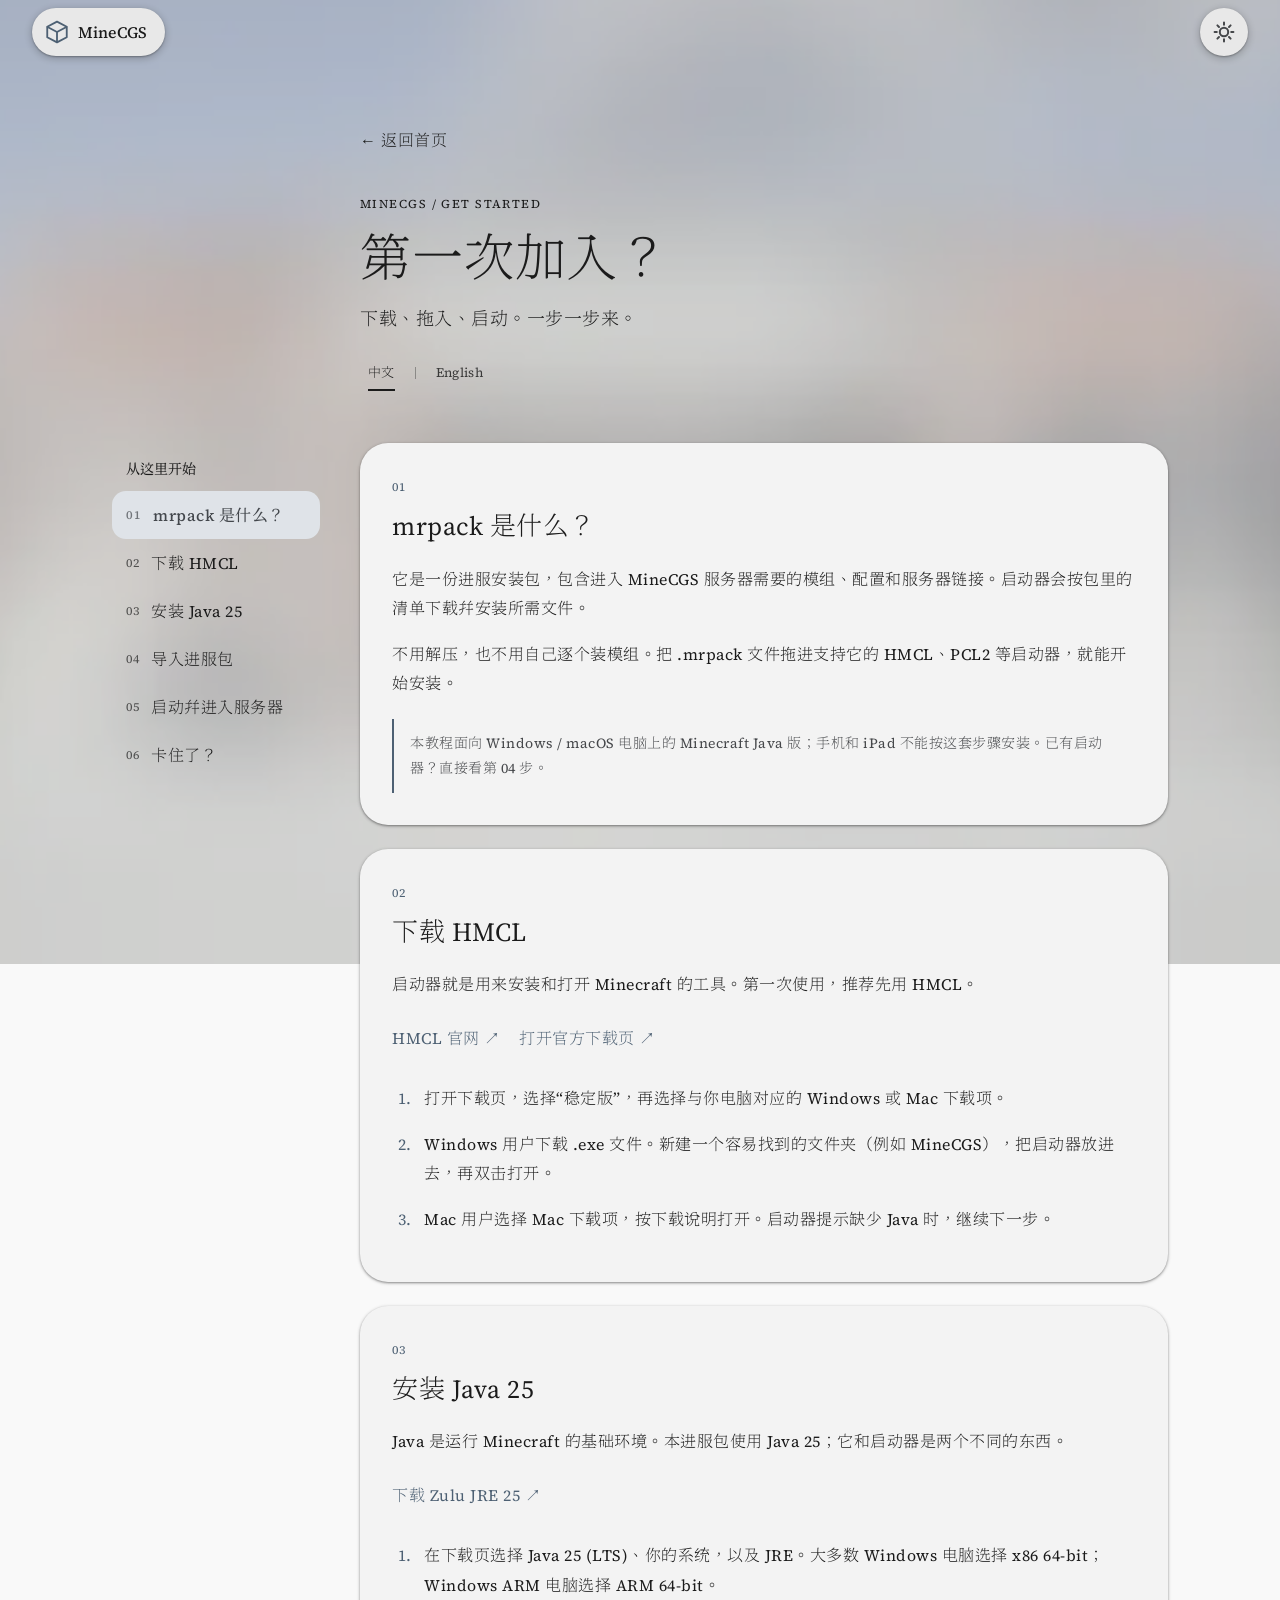
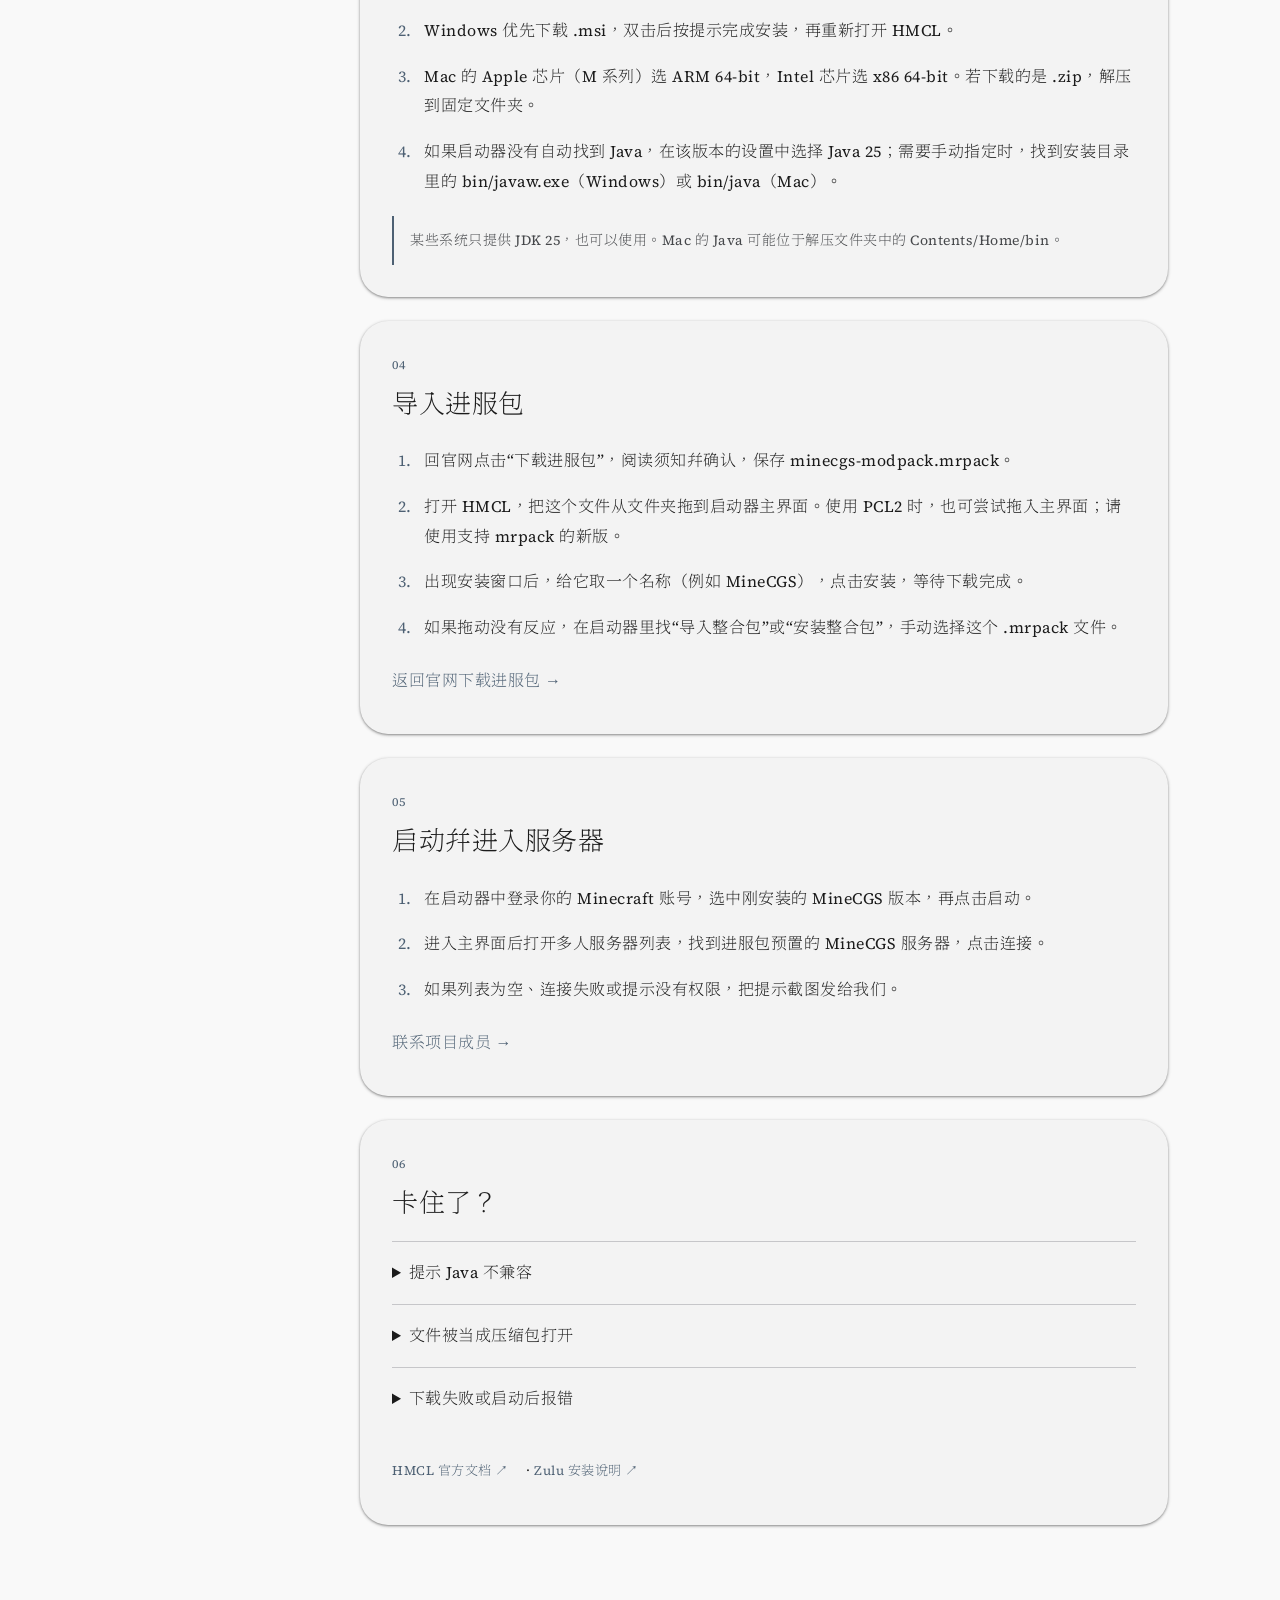
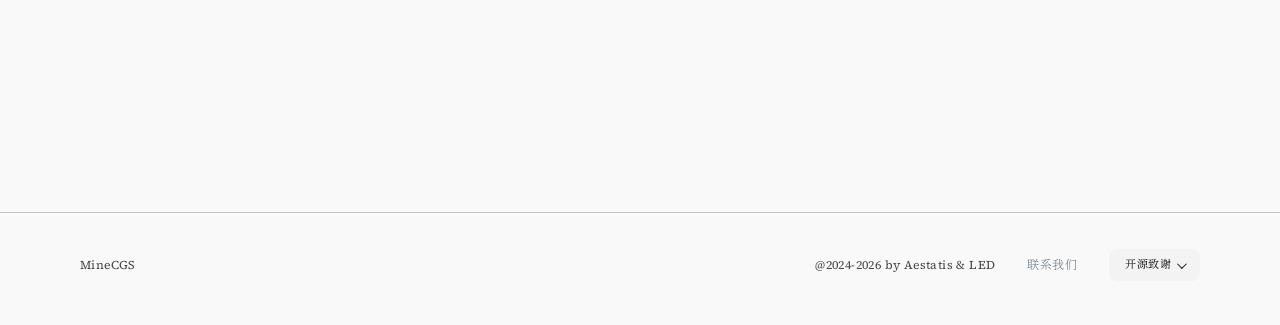
==== commit 610fd5b1: "Reduce homepage transfers with compressed images and build-time assets" ====
--- a/install.html
+++ b/install.html
@@ -8,15 +8,12 @@
   <link rel="icon" type="image/png" href="favicon.png?v=107" sizes="256x256" />
   <link rel="apple-touch-icon" href="apple-touch-icon.png?v=107" sizes="180x180" />
   <meta name="description" content="第一次加入 MineCGS？从下载 HMCL、安装 Java 25 到导入 mrpack，一步一步开始。" />
-  <link rel="preconnect" href="https://fonts.googleapis.com" />
-  <link rel="preconnect" href="https://fonts.gstatic.com" crossorigin />
-  <link href="https://fonts.googleapis.com/css2?family=Source+Serif+4:opsz,wght@8..60,400;8..60,500&display=swap" rel="stylesheet" />
-  <link rel="stylesheet" href="fonts/jinshu.css?v=138" />
-  <link rel="preload" href="fonts/jinshu-light.woff2?v=138" as="font" type="font/woff2" crossorigin />
+  <link rel="stylesheet" href="fonts/jinshu.css?v=140" />
+  <link rel="preload" href="fonts/jinshu-light.woff2?v=140" as="font" type="font/woff2" crossorigin />
   <!-- ?v= 资源版本号：发布站无缓存响应头时击穿浏览器启发式缓存，改版即换号 -->
-  <link rel="stylesheet" href="style.css?v=138" />
+  <link rel="stylesheet" href="style.min.css?v=140" />
 
-<link rel="stylesheet" href="install.css?v=138" />
+<link rel="stylesheet" href="install.min.css?v=140" />
 </head><body class="guide-page"><div class="page-bg guide-bg" aria-hidden="true"><div class="page-bg__image"></div></div><a class="skip-link" href="#guide-content">跳至教程</a><header class="top-bar" id="topBar">
     <!-- 左上 logo badge（悬浮胶囊：方块标记 + 品牌名）；hero 区隐藏
          （is-away），滚至 intro 浮入出场 -->
@@ -61,4 +58,4 @@
         </details>
       </div>
     </div>
-  </footer><script src="install-copy.js?v=138"></script><script src="i18n.js?v=138"></script><script src="libs.js?v=138"></script><script src="main.js?v=138"></script><script src="install.js?v=138"></script></body></html>
+  </footer><script defer src="install-copy.min.js?v=140"></script><script defer src="i18n.min.js?v=140"></script><script defer src="theme-tokens.js?v=140"></script><script defer src="main.min.js?v=140"></script><script defer src="install.min.js?v=140"></script></body></html>
--- a/fonts/jinshu.css
+++ b/fonts/jinshu.css
@@ -1,3 +1,6 @@
 /* Chill JinshuSong CC v1.7, Light / Text Regular. Chinese-only website subsets; OFL-1.1. */
-@font-face { font-family: "Chill JinshuSong Text"; font-style: normal; font-weight: 400; font-display: swap; src: url("./jinshu-light.woff2?v=138") format("woff2"); unicode-range: U+3001,U+3002,U+300C,U+300D,U+4E00,U+4E09,U+4E0A,U+4E0B,U+4E0D,U+4E0E,U+4E14,U+4E1C,U+4E22,U+4E24,U+4E25,U+4E2A,U+4E2D,U+4E32,U+4E34,U+4E3A,U+4E3B,U+4E3E,U+4E48,U+4E49,U+4E4B,U+4E5F,U+4E66,U+4E86,U+4E89,U+4E8B,U+4E8C,U+4E8E,U+4E92,U+4E94,U+4E9B,U+4EA4,U+4EA7,U+4EAB,U+4EBA,U+4EC0,U+4EC5,U+4ECB,U+4ECD,U+4ECE,U+4EE3,U+4EE4,U+4EE5,U+4EEC,U+4EF6,U+4EF7,U+4EFB,U+4EFD,U+4F01,U+4F18,U+4F1A,U+4F2A,U+4F30,U+4F46,U+4F4D,U+4F4E,U+4F4F,U+4F53,U+4F55,U+4F59,U+4F5C,U+4F60,U+4F7F,U+4F8B,U+4F9B,U+4F9D,U+4FDD,U+4FE1,U+4FEE,U+5012,U+503C,U+504F,U+505A,U+505C,U+507F,U+50CF,U+5140,U+5143,U+5148,U+5149,U+514D,U+515C,U+5165,U+5168,U+516C,U+5171,U+5173,U+5176,U+5177,U+5178,U+517C,U+5185,U+518D,U+5199,U+51B7,U+51BB,U+51C6,U+51E0,U+51FA,U+51FB,U+5206,U+5207,U+5212,U+5217,U+5219,U+521A,U+521D,U+5220,U+5224,U+522B,U+5230,U+5236,U+523B,U+524D,U+5267,U+529B,U+529F,U+52A0,U+52A1,U+52A8,U+52A9,U+52BF,U+52D8,U+52FE,U+52FF,U+5300,U+5305,U+5316,U+533A,U+5347,U+5353,U+5355,U+5357,U+5360,U+5361,U+536B,U+5373,U+5386,U+538B,U+539F,U+53BB,U+53C2,U+53CA,U+53CC,U+53CD,U+53D1,U+53D6,U+53D7,U+53D8,U+53E0,U+53E3,U+53EA,U+53EF,U+53F0,U+53F2,U+53F3,U+53F7,U+5404,U+5408,U+540C,U+540D,U+540E,U+5411,U+5426,U+542B,U+542C,U+542F,U+544A,U+5458,U+5473,U+548C,U+54C1,U+54CD,U+54EA,U+552F,U+5668,U+56CA,U+56DB,U+56DE,U+56E0,U+56ED,U+56FA,U+56FD,U+56FE,U+5706,U+5728,U+5730,U+573A,U+5740,U+5747,U+5750,U+5757,U+5766,U+578B,U+57DF,U+57FA,U+5883,U+5899,U+5904,U+5907,U+590D,U+5916,U+591A,U+5927,U+5931,U+5934,U+5939,U+5947,U+5957,U+597D,U+5982,U+59CB,U+5A03,U+5B50,U+5B57,U+5B58,U+5B66,U+5B83,U+5B88,U+5B89,U+5B8B,U+5B8C,U+5B98,U+5B9A,U+5B9E,U+5BA2,U+5BAB,U+5BB9,U+5BBD,U+5BBF,U+5BD2,U+5BF8,U+5BF9,U+5BFC,U+5C01,U+5C04,U+5C06,U+5C0F,U+5C11,U+5C1D,U+5C31,U+5C3A,U+5C40,U+5C42,U+5C45,U+5C4F,U+5C55,U+5C5E,U+5C71,U+5D4C,U+5DE5,U+5DE6,U+5DEE,U+5DF1,U+5DF2,U+5E03,U+5E26,U+5E27,U+5E38,U+5E55,U+5E73,U+5E74,U+5E76,U+5E7F,U+5E8F,U+5E93,U+5E94,U+5E95,U+5EA6,U+5EA7,U+5ECA,U+5ED3,U+5EF6,U+5EFA,U+5F00,U+5F0F,U+5F15,U+5F20,U+5F39,U+5F3A,U+5F52,U+5F53,U+5F55,U+5F62,U+5F71,U+5F7B,U+5F84,U+5F85,U+5F8B,U+5F97,U+5FAE,U+5FD7,U+5FEB,U+5FFD,U+6001,U+6027,U+6052,U+6062,U+60A8,U+60AC,U+60F3,U+610F,U+611F,U+6210,U+6211,U+6216,U+622A,U+6233,U+6237,U+6240,U+624B,U+624D,U+6253,U+6258,U+6269,U+6279,U+627E,U+627F,U+628A,U+6291,U+6295,U+6296,U+6298,U+62A5,U+62C5,U+62C9,U+62CD,U+62D6,U+62E5,U+62E6,U+62E9,U+62FF,U+6301,U+6302,U+6307,U+6309,U+6355,U+6362,U+636E,U+6389,U+6392,U+63A2,U+63A5,U+63A7,U+63A8,U+63D0,U+63D2,U+643A,U+6458,U+6495,U+64AD,U+64CD,U+64CE,U+652F,U+6536,U+6539,U+653E,U+653F,U+6545,U+6548,U+654F,U+6559,U+6570,U+6574,U+6587,U+65AD,U+65B0,U+65B9,U+65CB,U+65E0,U+65E2,U+65E5,U+65E7,U+65F6,U+660E,U+6613,U+661F,U+662F,U+663E,U+6653,U+666F,U+66F4,U+66FE,U+66FF,U+6700,U+6708,U+6709,U+670D,U+671F,U+672A,U+672B,U+672C,U+673A,U+6743,U+675F,U+6765,U+677F,U+6784,U+6790,U+679A,U+679C,U+67B6,U+67D0,U+67D3,U+67E5,U+6805,U+6807,U+680B,U+680F,U+6821,U+6837,U+6839,U+683C,U+6842,U+6846,U+6848,U+684C,U+6863,U+68C0,U+697C,U+6982,U+6A21,U+6A2A,U+6B21,U+6B22,U+6B62,U+6B63,U+6B64,U+6B65,U+6B7B,U+6B8A,U+6B8B,U+6BB5,U+6BCD,U+6BCF,U+6BD4,U+6BEB,U+6C34,U+6C38,U+6C93,U+6CA1,U+6CBB,U+6CD5,U+6CE2,U+6CE8,U+6D3B,U+6D41,U+6D45,U+6D4B,U+6D4F,U+6D6A,U+6D6E,U+6D88,U+6DE1,U+6DF1,U+6DF7,U+6E05,U+6E10,U+6E21,U+6E32,U+6E38,U+6E90,U+6ED1,U+6EDA,U+6EDE,U+6EE4,U+6F02,U+6F2B,U+6FC0,U+70B9,U+70C1,U+70D8,U+70ED,U+7119,U+7136,U+7167,U+7247,U+7248,U+724C,U+7269,U+7279,U+72B6,U+72EC,U+73A9,U+73AF,U+73B0,U+7406,U+751F,U+7528,U+7531,U+7533,U+7535,U+753B,U+754C,U+7559,U+7565,U+767B,U+7684,U+76D1,U+76D6,U+76EE,U+76F4,U+76F8,U+770B,U+771F,U+7740,U+77AC,U+77E5,U+77ED,U+7840,U+786C,U+786E,U+78A7,U+793A,U+7981,U+79BB,U+79CD,U+79D2,U+79EF,U+79F0,U+79FB,U+7A0B,U+7A33,U+7A7A,U+7A7F,U+7A81,U+7A84,U+7A97,U+7ACB,U+7AD9,U+7ADE,U+7AEF,U+7B2C,U+7B49,U+7B51,U+7B5B,U+7B7E,U+7B80,U+7B97,U+7BA1,U+7C73,U+7C7B,U+7CBE,U+7CCA,U+7CFB,U+7D20,U+7EA6,U+7EA7,U+7EAF,U+7EB3,U+7EB9,U+7EBF,U+7EC4,U+7EC6,U+7EC8,U+7ECF,U+7ED3,U+7ED5,U+7ED8,U+7ED9,U+7EDC,U+7EDD,U+7EDF,U+7EE7,U+7EEA,U+7EED,U+7EF4,U+7F00,U+7F13,U+7F18,U+7F1D,U+7F29,U+7F3A,U+7F51,U+7F69,U+7F6E,U+7FFB,U+8001,U+8005,U+800C,U+804A,U+8054,U+80CC,U+80F6,U+80FD,U+8111,U+81EA,U+81F3,U+81F4,U+820D,U+822A,U+8272,U+8282,U+82AF,U+82E5,U+8350,U+83B7,U+843D,U+85CF,U+8749,U+884C,U+8865,U+8868,U+88AB,U+88C1,U+88C2,U+88C5,U+88F8,U+897F,U+8981,U+8986,U+89C1,U+89C2,U+89C4,U+89C6,U+89C8,U+89C9,U+89D2,U+89E3,U+89E6,U+8A00,U+8B66,U+8BA1,U+8BA4,U+8BA9,U+8BAD,U+8BB0,U+8BB8,U+8BBE,U+8BBF,U+8BC1,U+8BC6,U+8BCA,U+8BD5,U+8BE2,U+8BE5,U+8BED,U+8BEF,U+8BF4,U+8BF7,U+8BFB,U+8BFE,U+8C03,U+8C22,U+8C28,U+8D1F,U+8D23,U+8D25,U+8D26,U+8D44,U+8D56,U+8D70,U+8D77,U+8D85,U+8DB3,U+8DDD,U+8DE8,U+8DEF,U+8DF3,U+8EAB,U+8F6C,U+8F6E,U+8F6F,U+8F74,U+8F7B,U+8F7D,U+8F85,U+8F91,U+8F93,U+8FB9,U+8FBE,U+8FC7,U+8FCE,U+8FD0,U+8FD4,U+8FD9,U+8FDB,U+8FDC,U+8FDD,U+8FDE,U+8FDF,U+8FEB,U+8FED,U+9000,U+9002,U+9009,U+900F,U+9010,U+9012,U+9014,U+901A,U+901F,U+9020,U+903B,U+9053,U+906E,U+907F,U+90E8,U+90FD,U+914D,U+91C7,U+91CC,U+91CD,U+91CF,U+9489,U+94AE,U+94FE,U+9501,U+9519,U+951A,U+9526,U+952E,U+957F,U+95E8,U+95EA,U+95ED,U+95EE,U+95F2,U+95F4,U+9605,U+9608,U+961F,U+9632,U+9634,U+9636,U+963B,U+9645,U+964D,U+9650,U+9662,U+9664,U+968F,U+9690,U+96F6,U+96F7,U+9700,U+9732,U+9759,U+975E,U+9762,U+9875,U+9876,U+9879,U+987B,U+9884,U+9898,U+98DE,U+9970,U+9988,U+9996,U+9A71,U+9A8C,U+9AA4,U+9AD8,U+9ED8,U+9F20,U+9F50,U+FF08,U+FF09,U+FF0C,U+FF1A,U+FF1B,U+FF1F; }
-@font-face { font-family: "Chill JinshuSong Text"; font-style: normal; font-weight: 500; font-display: swap; src: url("./jinshu-regular.woff2?v=138") format("woff2"); unicode-range: U+3001,U+3002,U+300C,U+300D,U+4E00,U+4E09,U+4E0A,U+4E0B,U+4E0D,U+4E0E,U+4E14,U+4E1C,U+4E22,U+4E24,U+4E25,U+4E2A,U+4E2D,U+4E32,U+4E34,U+4E3A,U+4E3B,U+4E3E,U+4E48,U+4E49,U+4E4B,U+4E5F,U+4E66,U+4E86,U+4E89,U+4E8B,U+4E8C,U+4E8E,U+4E92,U+4E94,U+4E9B,U+4EA4,U+4EA7,U+4EAB,U+4EBA,U+4EC0,U+4EC5,U+4ECB,U+4ECD,U+4ECE,U+4EE3,U+4EE4,U+4EE5,U+4EEC,U+4EF6,U+4EF7,U+4EFB,U+4EFD,U+4F01,U+4F18,U+4F1A,U+4F2A,U+4F30,U+4F46,U+4F4D,U+4F4E,U+4F4F,U+4F53,U+4F55,U+4F59,U+4F5C,U+4F60,U+4F7F,U+4F8B,U+4F9B,U+4F9D,U+4FDD,U+4FE1,U+4FEE,U+5012,U+503C,U+504F,U+505A,U+505C,U+507F,U+50CF,U+5140,U+5143,U+5148,U+5149,U+514D,U+515C,U+5165,U+5168,U+516C,U+5171,U+5173,U+5176,U+5177,U+5178,U+517C,U+5185,U+518D,U+5199,U+51B7,U+51BB,U+51C6,U+51E0,U+51FA,U+51FB,U+5206,U+5207,U+5212,U+5217,U+5219,U+521A,U+521D,U+5220,U+5224,U+522B,U+5230,U+5236,U+523B,U+524D,U+5267,U+529B,U+529F,U+52A0,U+52A1,U+52A8,U+52A9,U+52BF,U+52D8,U+52FE,U+52FF,U+5300,U+5305,U+5316,U+533A,U+5347,U+5353,U+5355,U+5357,U+5360,U+5361,U+536B,U+5373,U+5386,U+538B,U+539F,U+53BB,U+53C2,U+53CA,U+53CC,U+53CD,U+53D1,U+53D6,U+53D7,U+53D8,U+53E0,U+53E3,U+53EA,U+53EF,U+53F0,U+53F2,U+53F3,U+53F7,U+5404,U+5408,U+540C,U+540D,U+540E,U+5411,U+5426,U+542B,U+542C,U+542F,U+544A,U+5458,U+5473,U+548C,U+54C1,U+54CD,U+54EA,U+552F,U+5668,U+56CA,U+56DB,U+56DE,U+56E0,U+56ED,U+56FA,U+56FD,U+56FE,U+5706,U+5728,U+5730,U+573A,U+5740,U+5747,U+5750,U+5757,U+5766,U+578B,U+57DF,U+57FA,U+5883,U+5899,U+5904,U+5907,U+590D,U+5916,U+591A,U+5927,U+5931,U+5934,U+5939,U+5947,U+5957,U+597D,U+5982,U+59CB,U+5A03,U+5B50,U+5B57,U+5B58,U+5B66,U+5B83,U+5B88,U+5B89,U+5B8B,U+5B8C,U+5B98,U+5B9A,U+5B9E,U+5BA2,U+5BAB,U+5BB9,U+5BBD,U+5BBF,U+5BD2,U+5BF8,U+5BF9,U+5BFC,U+5C01,U+5C04,U+5C06,U+5C0F,U+5C11,U+5C1D,U+5C31,U+5C3A,U+5C40,U+5C42,U+5C45,U+5C4F,U+5C55,U+5C5E,U+5C71,U+5D4C,U+5DE5,U+5DE6,U+5DEE,U+5DF1,U+5DF2,U+5E03,U+5E26,U+5E27,U+5E38,U+5E55,U+5E73,U+5E74,U+5E76,U+5E7F,U+5E8F,U+5E93,U+5E94,U+5E95,U+5EA6,U+5EA7,U+5ECA,U+5ED3,U+5EF6,U+5EFA,U+5F00,U+5F0F,U+5F15,U+5F20,U+5F39,U+5F3A,U+5F52,U+5F53,U+5F55,U+5F62,U+5F71,U+5F7B,U+5F84,U+5F85,U+5F8B,U+5F97,U+5FAE,U+5FD7,U+5FEB,U+5FFD,U+6001,U+6027,U+6052,U+6062,U+60A8,U+60AC,U+60F3,U+610F,U+611F,U+6210,U+6211,U+6216,U+622A,U+6233,U+6237,U+6240,U+624B,U+624D,U+6253,U+6258,U+6269,U+6279,U+627E,U+627F,U+628A,U+6291,U+6295,U+6296,U+6298,U+62A5,U+62C5,U+62C9,U+62CD,U+62D6,U+62E5,U+62E6,U+62E9,U+62FF,U+6301,U+6302,U+6307,U+6309,U+6355,U+6362,U+636E,U+6389,U+6392,U+63A2,U+63A5,U+63A7,U+63A8,U+63D0,U+63D2,U+643A,U+6458,U+6495,U+64AD,U+64CD,U+64CE,U+652F,U+6536,U+6539,U+653E,U+653F,U+6545,U+6548,U+654F,U+6559,U+6570,U+6574,U+6587,U+65AD,U+65B0,U+65B9,U+65CB,U+65E0,U+65E2,U+65E5,U+65E7,U+65F6,U+660E,U+6613,U+661F,U+662F,U+663E,U+6653,U+666F,U+66F4,U+66FE,U+66FF,U+6700,U+6708,U+6709,U+670D,U+671F,U+672A,U+672B,U+672C,U+673A,U+6743,U+675F,U+6765,U+677F,U+6784,U+6790,U+679A,U+679C,U+67B6,U+67D0,U+67D3,U+67E5,U+6805,U+6807,U+680B,U+680F,U+6821,U+6837,U+6839,U+683C,U+6842,U+6846,U+6848,U+684C,U+6863,U+68C0,U+697C,U+6982,U+6A21,U+6A2A,U+6B21,U+6B22,U+6B62,U+6B63,U+6B64,U+6B65,U+6B7B,U+6B8A,U+6B8B,U+6BB5,U+6BCD,U+6BCF,U+6BD4,U+6BEB,U+6C34,U+6C38,U+6C93,U+6CA1,U+6CBB,U+6CD5,U+6CE2,U+6CE8,U+6D3B,U+6D41,U+6D45,U+6D4B,U+6D4F,U+6D6A,U+6D6E,U+6D88,U+6DE1,U+6DF1,U+6DF7,U+6E05,U+6E10,U+6E21,U+6E32,U+6E38,U+6E90,U+6ED1,U+6EDA,U+6EDE,U+6EE4,U+6F02,U+6F2B,U+6FC0,U+70B9,U+70C1,U+70D8,U+70ED,U+7119,U+7136,U+7167,U+7247,U+7248,U+724C,U+7269,U+7279,U+72B6,U+72EC,U+73A9,U+73AF,U+73B0,U+7406,U+751F,U+7528,U+7531,U+7533,U+7535,U+753B,U+754C,U+7559,U+7565,U+767B,U+7684,U+76D1,U+76D6,U+76EE,U+76F4,U+76F8,U+770B,U+771F,U+7740,U+77AC,U+77E5,U+77ED,U+7840,U+786C,U+786E,U+78A7,U+793A,U+7981,U+79BB,U+79CD,U+79D2,U+79EF,U+79F0,U+79FB,U+7A0B,U+7A33,U+7A7A,U+7A7F,U+7A81,U+7A84,U+7A97,U+7ACB,U+7AD9,U+7ADE,U+7AEF,U+7B2C,U+7B49,U+7B51,U+7B5B,U+7B7E,U+7B80,U+7B97,U+7BA1,U+7C73,U+7C7B,U+7CBE,U+7CCA,U+7CFB,U+7D20,U+7EA6,U+7EA7,U+7EAF,U+7EB3,U+7EB9,U+7EBF,U+7EC4,U+7EC6,U+7EC8,U+7ECF,U+7ED3,U+7ED5,U+7ED8,U+7ED9,U+7EDC,U+7EDD,U+7EDF,U+7EE7,U+7EEA,U+7EED,U+7EF4,U+7F00,U+7F13,U+7F18,U+7F1D,U+7F29,U+7F3A,U+7F51,U+7F69,U+7F6E,U+7FFB,U+8001,U+8005,U+800C,U+804A,U+8054,U+80CC,U+80F6,U+80FD,U+8111,U+81EA,U+81F3,U+81F4,U+820D,U+822A,U+8272,U+8282,U+82AF,U+82E5,U+8350,U+83B7,U+843D,U+85CF,U+8749,U+884C,U+8865,U+8868,U+88AB,U+88C1,U+88C2,U+88C5,U+88F8,U+897F,U+8981,U+8986,U+89C1,U+89C2,U+89C4,U+89C6,U+89C8,U+89C9,U+89D2,U+89E3,U+89E6,U+8A00,U+8B66,U+8BA1,U+8BA4,U+8BA9,U+8BAD,U+8BB0,U+8BB8,U+8BBE,U+8BBF,U+8BC1,U+8BC6,U+8BCA,U+8BD5,U+8BE2,U+8BE5,U+8BED,U+8BEF,U+8BF4,U+8BF7,U+8BFB,U+8BFE,U+8C03,U+8C22,U+8C28,U+8D1F,U+8D23,U+8D25,U+8D26,U+8D44,U+8D56,U+8D70,U+8D77,U+8D85,U+8DB3,U+8DDD,U+8DE8,U+8DEF,U+8DF3,U+8EAB,U+8F6C,U+8F6E,U+8F6F,U+8F74,U+8F7B,U+8F7D,U+8F85,U+8F91,U+8F93,U+8FB9,U+8FBE,U+8FC7,U+8FCE,U+8FD0,U+8FD4,U+8FD9,U+8FDB,U+8FDC,U+8FDD,U+8FDE,U+8FDF,U+8FEB,U+8FED,U+9000,U+9002,U+9009,U+900F,U+9010,U+9012,U+9014,U+901A,U+901F,U+9020,U+903B,U+9053,U+906E,U+907F,U+90E8,U+90FD,U+914D,U+91C7,U+91CC,U+91CD,U+91CF,U+9489,U+94AE,U+94FE,U+9501,U+9519,U+951A,U+9526,U+952E,U+957F,U+95E8,U+95EA,U+95ED,U+95EE,U+95F2,U+95F4,U+9605,U+9608,U+961F,U+9632,U+9634,U+9636,U+963B,U+9645,U+964D,U+9650,U+9662,U+9664,U+968F,U+9690,U+96F6,U+96F7,U+9700,U+9732,U+9759,U+975E,U+9762,U+9875,U+9876,U+9879,U+987B,U+9884,U+9898,U+98DE,U+9970,U+9988,U+9996,U+9A71,U+9A8C,U+9AA4,U+9AD8,U+9ED8,U+9F20,U+9F50,U+FF08,U+FF09,U+FF0C,U+FF1A,U+FF1B,U+FF1F; }
+@font-face { font-family: "Source Serif 4"; font-style: normal; font-weight: 400 500; font-display: swap; src: url("./source-serif4-latin.woff2?v=140") format("woff2"); }
+@font-face { font-family: "Chill JinshuSong Text"; font-style: normal; font-weight: 400; font-display: swap; src: url("./jinshu-light.woff2?v=140") format("woff2"); unicode-range: U+3001,U+3002,U+4E00,U+4E0A,U+4E0B,U+4E0D,U+4E0E,U+4E1C,U+4E24,U+4E25,U+4E2A,U+4E2D,U+4E3A,U+4E3B,U+4E5F,U+4E66,U+4E8E,U+4EA7,U+4EBA,U+4EC5,U+4ECB,U+4EE3,U+4EE5,U+4EEC,U+4F01,U+4F1A,U+4F30,U+4F4F,U+4F53,U+4F55,U+4F59,U+4F5C,U+4F7F,U+4F8B,U+4F9B,U+4FDD,U+4FE1,U+5012,U+505A,U+5149,U+5165,U+5168,U+5171,U+5173,U+5176,U+5177,U+5185,U+518D,U+51C6,U+51E0,U+51FA,U+5206,U+5207,U+5212,U+521D,U+5230,U+523B,U+524D,U+5267,U+529F,U+52A0,U+52A1,U+52A8,U+52A9,U+52BF,U+52D8,U+5305,U+5355,U+5360,U+536B,U+5373,U+53C2,U+53CC,U+53D1,U+53D6,U+53E3,U+53EF,U+53F0,U+53F3,U+53F7,U+5408,U+540C,U+540E,U+542F,U+5458,U+5473,U+548C,U+54C1,U+54CD,U+5668,U+56E0,U+56ED,U+56FD,U+56FE,U+5728,U+5730,U+573A,U+5740,U+5757,U+5766,U+57FA,U+5899,U+5907,U+590D,U+5916,U+591A,U+5927,U+5947,U+597D,U+5982,U+59CB,U+5B50,U+5B58,U+5B66,U+5B83,U+5B88,U+5B89,U+5B8B,U+5B8C,U+5B98,U+5B9E,U+5BAB,U+5BBD,U+5BBF,U+5BD2,U+5BF8,U+5BF9,U+5BFC,U+5C04,U+5C06,U+5C0F,U+5C11,U+5C3A,U+5C42,U+5C4F,U+5C71,U+5D4C,U+5DE5,U+5DE6,U+5DEE,U+5DF1,U+5DF2,U+5E38,U+5E73,U+5E74,U+5E76,U+5E7F,U+5E94,U+5E95,U+5EA6,U+5EA7,U+5ECA,U+5EFA,U+5F00,U+5F0F,U+5F15,U+5F20,U+5F52,U+5F53,U+5F55,U+5F62,U+5F71,U+5F85,U+5F97,U+5FAE,U+5FFD,U+6001,U+60A8,U+60F3,U+610F,U+6210,U+6211,U+6216,U+6240,U+624B,U+6253,U+628A,U+6295,U+62CD,U+62D6,U+62E5,U+6301,U+6309,U+6362,U+636E,U+63A5,U+63A8,U+64CD,U+64CE,U+653E,U+653F,U+6559,U+6570,U+6574,U+6587,U+65AD,U+65B0,U+65B9,U+65CB,U+65E0,U+65E5,U+65F6,U+661F,U+662F,U+6653,U+66F4,U+6708,U+6709,U+670D,U+672A,U+672C,U+673A,U+6743,U+675F,U+6765,U+679C,U+67E5,U+6807,U+680B,U+6821,U+683C,U+6842,U+6848,U+6863,U+697C,U+6982,U+6A21,U+6B21,U+6B22,U+6B63,U+6BCD,U+6BCF,U+6BD4,U+6CD5,U+6D45,U+6D4B,U+6D4F,U+6D88,U+6DF1,U+6E05,U+6E38,U+6E90,U+6ED1,U+6EDA,U+6F2B,U+6FC0,U+7167,U+7247,U+7248,U+72B6,U+73A9,U+73AF,U+73B0,U+7406,U+751F,U+7528,U+7531,U+7533,U+7535,U+7559,U+7565,U+7684,U+76EE,U+76F4,U+76F8,U+770B,U+7740,U+77E5,U+786E,U+78A7,U+79D2,U+7A0B,U+7A81,U+7A97,U+7ACB,U+7AD9,U+7AEF,U+7B49,U+7B51,U+7B5B,U+7B80,U+7B97,U+7BA1,U+7C73,U+7CFB,U+7EA6,U+7EBF,U+7EC4,U+7EC6,U+7ECF,U+7ED3,U+7ED8,U+7ED9,U+7EED,U+7F29,U+7F3A,U+7F51,U+7F6E,U+7FFB,U+804A,U+8054,U+81EA,U+81F3,U+81F4,U+820D,U+822A,U+8272,U+8282,U+82E5,U+8749,U+884C,U+88AB,U+88C5,U+8981,U+89C4,U+89C6,U+89C8,U+89C9,U+89D2,U+8A00,U+8BA1,U+8BA4,U+8BA9,U+8BB0,U+8BB8,U+8BBE,U+8BBF,U+8BCA,U+8BED,U+8BF7,U+8BFB,U+8BFE,U+8C22,U+8C28,U+8D1F,U+8D23,U+8D26,U+8D77,U+8D85,U+8DF3,U+8F6C,U+8F6E,U+8F74,U+8F7B,U+8F7D,U+8F85,U+8FBE,U+8FCE,U+8FD9,U+8FDB,U+8FDD,U+8FDE,U+9000,U+9002,U+9009,U+9010,U+9020,U+9053,U+90E8,U+90FD,U+914D,U+91CC,U+91CD,U+91CF,U+94FE,U+9526,U+952E,U+95E8,U+95EE,U+95F4,U+9605,U+9636,U+9645,U+9650,U+9662,U+968F,U+96F7,U+9762,U+9875,U+9879,U+987B,U+9884,U+9996,U+9A8C,U+9AD8,U+9F20,U+9F50,U+FF08,U+FF09,U+FF0C,U+FF1A,U+FF1B; }
+@font-face { font-family: "Chill JinshuSong Text"; font-style: normal; font-weight: 400; font-display: swap; src: url("./jinshu-light-guide.woff2?v=140") format("woff2"); unicode-range: U+4E48,U+4E86,U+4E9B,U+4EC0,U+4ECD,U+4ECE,U+4EF6,U+4EFD,U+4F18,U+4F4D,U+4F60,U+4FEE,U+5148,U+517C,U+51FB,U+5217,U+521A,U+5357,U+5361,U+538B,U+53BB,U+53CA,U+53CD,U+53EA,U+540D,U+5411,U+5426,U+542B,U+56DE,U+56FA,U+5883,U+5931,U+5939,U+5957,U+5B9A,U+5BB9,U+5C1D,U+5C31,U+5FD7,U+622A,U+6237,U+627E,U+62A5,U+62E9,U+6307,U+63D0,U+652F,U+6539,U+65E7,U+660E,U+6613,U+67D0,U+68C0,U+6B65,U+6CA1,U+70B9,U+7136,U+754C,U+767B,U+7840,U+793A,U+79F0,U+7A33,U+7A7A,U+7B2C,U+7EDC,U+7EDF,U+7EE7,U+7F00,U+800C,U+80FD,U+8111,U+82AF,U+8350,U+8868,U+897F,U+89E3,U+8BD5,U+8BE5,U+8BF4,U+8D25,U+8F6F,U+8FD0,U+8FD4,U+9519,U+95ED,U+9700,U+9AA4,U+FF1F; }
+@font-face { font-family: "Chill JinshuSong Text"; font-style: normal; font-weight: 500; font-display: swap; src: url("./jinshu-regular.woff2?v=140") format("woff2"); unicode-range: U+3001,U+3002,U+4E00,U+4E0A,U+4E0B,U+4E0D,U+4E0E,U+4E1C,U+4E24,U+4E25,U+4E2A,U+4E2D,U+4E3A,U+4E3B,U+4E5F,U+4E66,U+4E8E,U+4EA7,U+4EBA,U+4EC5,U+4ECB,U+4EE3,U+4EE5,U+4EEC,U+4F01,U+4F1A,U+4F30,U+4F4F,U+4F53,U+4F55,U+4F59,U+4F5C,U+4F7F,U+4F8B,U+4F9B,U+4FDD,U+4FE1,U+5012,U+505A,U+5149,U+5165,U+5168,U+5171,U+5173,U+5176,U+5177,U+5185,U+518D,U+51C6,U+51E0,U+51FA,U+5206,U+5207,U+5212,U+521D,U+5230,U+523B,U+524D,U+5267,U+529F,U+52A0,U+52A1,U+52A8,U+52A9,U+52BF,U+52D8,U+5305,U+5355,U+5360,U+536B,U+5373,U+53C2,U+53CC,U+53D1,U+53D6,U+53E3,U+53EF,U+53F0,U+53F3,U+53F7,U+5408,U+540C,U+540E,U+542F,U+5458,U+5473,U+548C,U+54C1,U+54CD,U+5668,U+56E0,U+56ED,U+56FD,U+56FE,U+5728,U+5730,U+573A,U+5740,U+5757,U+5766,U+57FA,U+5899,U+5907,U+590D,U+5916,U+591A,U+5927,U+5947,U+597D,U+5982,U+59CB,U+5B50,U+5B58,U+5B66,U+5B83,U+5B88,U+5B89,U+5B8B,U+5B8C,U+5B98,U+5B9E,U+5BAB,U+5BBD,U+5BBF,U+5BD2,U+5BF8,U+5BF9,U+5BFC,U+5C04,U+5C06,U+5C0F,U+5C11,U+5C3A,U+5C42,U+5C4F,U+5C71,U+5D4C,U+5DE5,U+5DE6,U+5DEE,U+5DF1,U+5DF2,U+5E38,U+5E73,U+5E74,U+5E76,U+5E7F,U+5E94,U+5E95,U+5EA6,U+5EA7,U+5ECA,U+5EFA,U+5F00,U+5F0F,U+5F15,U+5F20,U+5F52,U+5F53,U+5F55,U+5F62,U+5F71,U+5F85,U+5F97,U+5FAE,U+5FFD,U+6001,U+60A8,U+60F3,U+610F,U+6210,U+6211,U+6216,U+6240,U+624B,U+6253,U+628A,U+6295,U+62CD,U+62D6,U+62E5,U+6301,U+6309,U+6362,U+636E,U+63A5,U+63A8,U+64CD,U+64CE,U+653E,U+653F,U+6559,U+6570,U+6574,U+6587,U+65AD,U+65B0,U+65B9,U+65CB,U+65E0,U+65E5,U+65F6,U+661F,U+662F,U+6653,U+66F4,U+6708,U+6709,U+670D,U+672A,U+672C,U+673A,U+6743,U+675F,U+6765,U+679C,U+67E5,U+6807,U+680B,U+6821,U+683C,U+6842,U+6848,U+6863,U+697C,U+6982,U+6A21,U+6B21,U+6B22,U+6B63,U+6BCD,U+6BCF,U+6BD4,U+6CD5,U+6D45,U+6D4B,U+6D4F,U+6D88,U+6DF1,U+6E05,U+6E38,U+6E90,U+6ED1,U+6EDA,U+6F2B,U+6FC0,U+7167,U+7247,U+7248,U+72B6,U+73A9,U+73AF,U+73B0,U+7406,U+751F,U+7528,U+7531,U+7533,U+7535,U+7559,U+7565,U+7684,U+76EE,U+76F4,U+76F8,U+770B,U+7740,U+77E5,U+786E,U+78A7,U+79D2,U+7A0B,U+7A81,U+7A97,U+7ACB,U+7AD9,U+7AEF,U+7B49,U+7B51,U+7B5B,U+7B80,U+7B97,U+7BA1,U+7C73,U+7CFB,U+7EA6,U+7EBF,U+7EC4,U+7EC6,U+7ECF,U+7ED3,U+7ED8,U+7ED9,U+7EED,U+7F29,U+7F3A,U+7F51,U+7F6E,U+7FFB,U+804A,U+8054,U+81EA,U+81F3,U+81F4,U+820D,U+822A,U+8272,U+8282,U+82E5,U+8749,U+884C,U+88AB,U+88C5,U+8981,U+89C4,U+89C6,U+89C8,U+89C9,U+89D2,U+8A00,U+8BA1,U+8BA4,U+8BA9,U+8BB0,U+8BB8,U+8BBE,U+8BBF,U+8BCA,U+8BED,U+8BF7,U+8BFB,U+8BFE,U+8C22,U+8C28,U+8D1F,U+8D23,U+8D26,U+8D77,U+8D85,U+8DF3,U+8F6C,U+8F6E,U+8F74,U+8F7B,U+8F7D,U+8F85,U+8FBE,U+8FCE,U+8FD9,U+8FDB,U+8FDD,U+8FDE,U+9000,U+9002,U+9009,U+9010,U+9020,U+9053,U+90E8,U+90FD,U+914D,U+91CC,U+91CD,U+91CF,U+94FE,U+9526,U+952E,U+95E8,U+95EE,U+95F4,U+9605,U+9636,U+9645,U+9650,U+9662,U+968F,U+96F7,U+9762,U+9875,U+9879,U+987B,U+9884,U+9996,U+9A8C,U+9AD8,U+9F20,U+9F50,U+FF08,U+FF09,U+FF0C,U+FF1A,U+FF1B; }
+@font-face { font-family: "Chill JinshuSong Text"; font-style: normal; font-weight: 500; font-display: swap; src: url("./jinshu-regular-guide.woff2?v=140") format("woff2"); unicode-range: U+4E48,U+4E86,U+4E9B,U+4EC0,U+4ECD,U+4ECE,U+4EF6,U+4EFD,U+4F18,U+4F4D,U+4F60,U+4FEE,U+5148,U+517C,U+51FB,U+5217,U+521A,U+5357,U+5361,U+538B,U+53BB,U+53CA,U+53CD,U+53EA,U+540D,U+5411,U+5426,U+542B,U+56DE,U+56FA,U+5883,U+5931,U+5939,U+5957,U+5B9A,U+5BB9,U+5C1D,U+5C31,U+5FD7,U+622A,U+6237,U+627E,U+62A5,U+62E9,U+6307,U+63D0,U+652F,U+6539,U+65E7,U+660E,U+6613,U+67D0,U+68C0,U+6B65,U+6CA1,U+70B9,U+7136,U+754C,U+767B,U+7840,U+793A,U+79F0,U+7A33,U+7A7A,U+7B2C,U+7EDC,U+7EDF,U+7EE7,U+7F00,U+800C,U+80FD,U+8111,U+82AF,U+8350,U+8868,U+897F,U+89E3,U+8BD5,U+8BE5,U+8BF4,U+8D25,U+8F6F,U+8FD0,U+8FD4,U+9519,U+95ED,U+9700,U+9AA4,U+FF1F; }
--- a/style.min.css
+++ b/style.min.css
@@ -0,0 +1 @@
+:root{--md-ref-palette-primary20: #1f3243;--md-ref-palette-primary30: #36495a;--md-ref-palette-primary40: #4d6073;--md-ref-palette-primary80: #b5c9de;--md-ref-palette-primary90: #d1e5fb;--md-ref-palette-primary100: #ffffff;--md-ref-palette-secondary20: #2d3135;--md-ref-palette-secondary30: #43474c;--md-ref-palette-secondary40: #5b5f64;--md-ref-palette-secondary80: #c3c7cc;--md-ref-palette-secondary90: #dfe3e8;--md-ref-palette-secondary100: #ffffff;--md-ref-palette-tertiary20: #28313e;--md-ref-palette-tertiary30: #3e4755;--md-ref-palette-tertiary40: #565f6d;--md-ref-palette-tertiary80: #bec7d8;--md-ref-palette-tertiary90: #dae3f4;--md-ref-palette-tertiary100: #ffffff;--md-ref-palette-error20: #690005;--md-ref-palette-error30: #93000a;--md-ref-palette-error40: #ba1a1a;--md-ref-palette-error80: #ffb4ab;--md-ref-palette-error90: #ffdad6;--md-ref-palette-error100: #ffffff;--md-ref-palette-neutral0: #000000;--md-ref-palette-neutral4: #0e0e0e;--md-ref-palette-neutral6: #131313;--md-ref-palette-neutral10: #1b1b1b;--md-ref-palette-neutral12: #1f1f1f;--md-ref-palette-neutral17: #2a2a2a;--md-ref-palette-neutral20: #303030;--md-ref-palette-neutral22: #353535;--md-ref-palette-neutral24: #393939;--md-ref-palette-neutral87: #dadada;--md-ref-palette-neutral90: #e2e2e2;--md-ref-palette-neutral92: #e8e8e8;--md-ref-palette-neutral94: #eeeeee;--md-ref-palette-neutral95: #f1f1f1;--md-ref-palette-neutral96: #f3f3f3;--md-ref-palette-neutral98: #f9f9f9;--md-ref-palette-neutral100: #ffffff;--md-ref-palette-neutral-variant30: #45474a;--md-ref-palette-neutral-variant50: #76777a;--md-ref-palette-neutral-variant60: #909194;--md-ref-palette-neutral-variant80: #c6c6c9;--md-ref-palette-neutral-variant90: #e2e2e5;}:root{color-scheme: light;--md-sys-color-primary: #4d6073;--md-sys-color-on-primary: #ffffff;--md-sys-color-primary-container: #d1e5fb;--md-sys-color-on-primary-container: #36495a;--md-sys-color-secondary: #5b5f64;--md-sys-color-on-secondary: #ffffff;--md-sys-color-secondary-container: #dfe3e8;--md-sys-color-on-secondary-container: #43474c;--md-sys-color-tertiary: #565f6d;--md-sys-color-on-tertiary: #ffffff;--md-sys-color-tertiary-container: #dae3f4;--md-sys-color-on-tertiary-container: #3e4755;--md-sys-color-error: #ba1a1a;--md-sys-color-on-error: #ffffff;--md-sys-color-error-container: #ffdad6;--md-sys-color-on-error-container: #93000a;--md-sys-color-background: #f9f9f9;--md-sys-color-on-background: #1b1b1b;--md-sys-color-surface: #f9f9f9;--md-sys-color-on-surface: #1b1b1b;--md-sys-color-surface-variant: #e2e2e5;--md-sys-color-on-surface-variant: #45474a;--md-sys-color-surface-dim: #dadada;--md-sys-color-surface-bright: #f9f9f9;--md-sys-color-surface-container-lowest: #ffffff;--md-sys-color-surface-container-low: #f3f3f3;--md-sys-color-surface-container: #eeeeee;--md-sys-color-surface-container-high: #e8e8e8;--md-sys-color-surface-container-highest: #e2e2e2;--md-sys-color-outline: #76777a;--md-sys-color-outline-variant: #c6c6c9;--md-sys-color-shadow: #000000;--md-sys-color-scrim: #000000;--md-sys-color-inverse-surface: #303030;--md-sys-color-inverse-on-surface: #f1f1f1;--md-sys-color-inverse-primary: #b5c9de;}[data-theme="dark"]{color-scheme: dark;--md-sys-color-primary: #b5c9de;--md-sys-color-on-primary: #1f3243;--md-sys-color-primary-container: #36495a;--md-sys-color-on-primary-container: #d1e5fb;--md-sys-color-secondary: #c3c7cc;--md-sys-color-on-secondary: #2d3135;--md-sys-color-secondary-container: #43474c;--md-sys-color-on-secondary-container: #dfe3e8;--md-sys-color-tertiary: #bec7d8;--md-sys-color-on-tertiary: #28313e;--md-sys-color-tertiary-container: #3e4755;--md-sys-color-on-tertiary-container: #dae3f4;--md-sys-color-error: #ffb4ab;--md-sys-color-on-error: #690005;--md-sys-color-error-container: #93000a;--md-sys-color-on-error-container: #ffdad6;--md-sys-color-background: #131313;--md-sys-color-on-background: #e2e2e2;--md-sys-color-surface: #131313;--md-sys-color-on-surface: #e2e2e2;--md-sys-color-surface-variant: #45474a;--md-sys-color-on-surface-variant: #c6c6c9;--md-sys-color-surface-dim: #131313;--md-sys-color-surface-bright: #393939;--md-sys-color-surface-container-lowest: #0e0e0e;--md-sys-color-surface-container-low: #1b1b1b;--md-sys-color-surface-container: #1f1f1f;--md-sys-color-surface-container-high: #2a2a2a;--md-sys-color-surface-container-highest: #353535;--md-sys-color-outline: #909194;--md-sys-color-outline-variant: #45474a;--md-sys-color-shadow: #000000;--md-sys-color-scrim: #000000;--md-sys-color-inverse-surface: #e2e2e2;--md-sys-color-inverse-on-surface: #303030;--md-sys-color-inverse-primary: #4d6073;}:root{--md-ref-typeface-brand: "Source Serif 4","Chill JinshuSong Text","Noto Serif SC","Songti SC",SimSun,Georgia,serif;--md-ref-typeface-plain: "Source Serif 4","Chill JinshuSong Text","Noto Serif SC","Songti SC",SimSun,Georgia,serif;--md-typescale-display-large-font-family: var(--md-ref-typeface-brand);--md-typescale-display-large-font-weight: 400;--md-typescale-display-large-font-size: 57px;--md-typescale-display-large-line-height: 64px;--md-typescale-display-large-letter-spacing: -0.25px;--md-typescale-display-medium-font-family: var(--md-ref-typeface-brand);--md-typescale-display-medium-font-weight: 400;--md-typescale-display-medium-font-size: 45px;--md-typescale-display-medium-line-height: 52px;--md-typescale-display-medium-letter-spacing: 0;--md-typescale-display-small-font-family: var(--md-ref-typeface-brand);--md-typescale-display-small-font-weight: 400;--md-typescale-display-small-font-size: 36px;--md-typescale-display-small-line-height: 44px;--md-typescale-display-small-letter-spacing: 0;--md-typescale-headline-large-font-family: var(--md-ref-typeface-brand);--md-typescale-headline-large-font-weight: 400;--md-typescale-headline-large-font-size: 32px;--md-typescale-headline-large-line-height: 40px;--md-typescale-headline-large-letter-spacing: 0;--md-typescale-headline-medium-font-family: var(--md-ref-typeface-brand);--md-typescale-headline-medium-font-weight: 400;--md-typescale-headline-medium-font-size: 28px;--md-typescale-headline-medium-line-height: 36px;--md-typescale-headline-medium-letter-spacing: 0;--md-typescale-headline-small-font-family: var(--md-ref-typeface-brand);--md-typescale-headline-small-font-weight: 400;--md-typescale-headline-small-font-size: 24px;--md-typescale-headline-small-line-height: 32px;--md-typescale-headline-small-letter-spacing: 0;--md-typescale-title-large-font-family: var(--md-ref-typeface-brand);--md-typescale-title-large-font-weight: 400;--md-typescale-title-large-font-size: 22px;--md-typescale-title-large-line-height: 28px;--md-typescale-title-large-letter-spacing: 0;--md-typescale-title-medium-font-family: var(--md-ref-typeface-brand);--md-typescale-title-medium-font-weight: 500;--md-typescale-title-medium-font-size: 16px;--md-typescale-title-medium-line-height: 24px;--md-typescale-title-medium-letter-spacing: 0.15px;--md-typescale-title-small-font-family: var(--md-ref-typeface-brand);--md-typescale-title-small-font-weight: 500;--md-typescale-title-small-font-size: 14px;--md-typescale-title-small-line-height: 20px;--md-typescale-title-small-letter-spacing: 0.1px;--md-typescale-body-large-font-family: var(--md-ref-typeface-plain);--md-typescale-body-large-font-weight: 400;--md-typescale-body-large-font-size: 16px;--md-typescale-body-large-line-height: 24px;--md-typescale-body-large-letter-spacing: 0.5px;--md-typescale-body-medium-font-family: var(--md-ref-typeface-plain);--md-typescale-body-medium-font-weight: 400;--md-typescale-body-medium-font-size: 14px;--md-typescale-body-medium-line-height: 20px;--md-typescale-body-medium-letter-spacing: 0.25px;--md-typescale-body-small-font-family: var(--md-ref-typeface-plain);--md-typescale-body-small-font-weight: 400;--md-typescale-body-small-font-size: 12px;--md-typescale-body-small-line-height: 16px;--md-typescale-body-small-letter-spacing: 0.4px;--md-typescale-label-large-font-family: var(--md-ref-typeface-plain);--md-typescale-label-large-font-weight: 500;--md-typescale-label-large-font-size: 14px;--md-typescale-label-large-line-height: 20px;--md-typescale-label-large-letter-spacing: 0.1px;--md-typescale-label-medium-font-family: var(--md-ref-typeface-plain);--md-typescale-label-medium-font-weight: 500;--md-typescale-label-medium-font-size: 12px;--md-typescale-label-medium-line-height: 16px;--md-typescale-label-medium-letter-spacing: 0.5px;--md-typescale-label-small-font-family: var(--md-ref-typeface-plain);--md-typescale-label-small-font-weight: 500;--md-typescale-label-small-font-size: 11px;--md-typescale-label-small-line-height: 16px;--md-typescale-label-small-letter-spacing: 0.5px;}.display-large{font-family: var(--md-typescale-display-large-font-family);font-size: var(--md-typescale-display-large-font-size);line-height: var(--md-typescale-display-large-line-height);letter-spacing: var(--md-typescale-display-large-letter-spacing);font-weight: var(--md-typescale-display-large-font-weight);}.display-medium{font-family: var(--md-typescale-display-medium-font-family);font-size: var(--md-typescale-display-medium-font-size);line-height: var(--md-typescale-display-medium-line-height);letter-spacing: var(--md-typescale-display-medium-letter-spacing);font-weight: var(--md-typescale-display-medium-font-weight);}.display-small{font-family: var(--md-typescale-display-small-font-family);font-size: var(--md-typescale-display-small-font-size);line-height: var(--md-typescale-display-small-line-height);letter-spacing: var(--md-typescale-display-small-letter-spacing);font-weight: var(--md-typescale-display-small-font-weight);}.headline-large{font-family: var(--md-typescale-headline-large-font-family);font-size: var(--md-typescale-headline-large-font-size);line-height: var(--md-typescale-headline-large-line-height);letter-spacing: var(--md-typescale-headline-large-letter-spacing);font-weight: var(--md-typescale-headline-large-font-weight);}.headline-medium{font-family: var(--md-typescale-headline-medium-font-family);font-size: var(--md-typescale-headline-medium-font-size);line-height: var(--md-typescale-headline-medium-line-height);letter-spacing: var(--md-typescale-headline-medium-letter-spacing);font-weight: var(--md-typescale-headline-medium-font-weight);}.headline-small{font-family: var(--md-typescale-headline-small-font-family);font-size: var(--md-typescale-headline-small-font-size);line-height: var(--md-typescale-headline-small-line-height);letter-spacing: var(--md-typescale-headline-small-letter-spacing);font-weight: var(--md-typescale-headline-small-font-weight);}.title-large{font-family: var(--md-typescale-title-large-font-family);font-size: var(--md-typescale-title-large-font-size);line-height: var(--md-typescale-title-large-line-height);letter-spacing: var(--md-typescale-title-large-letter-spacing);font-weight: var(--md-typescale-title-large-font-weight);}.title-medium{font-family: var(--md-typescale-title-medium-font-family);font-size: var(--md-typescale-title-medium-font-size);line-height: var(--md-typescale-title-medium-line-height);letter-spacing: var(--md-typescale-title-medium-letter-spacing);font-weight: var(--md-typescale-title-medium-font-weight);}.title-small{font-family: var(--md-typescale-title-small-font-family);font-size: var(--md-typescale-title-small-font-size);line-height: var(--md-typescale-title-small-line-height);letter-spacing: var(--md-typescale-title-small-letter-spacing);font-weight: var(--md-typescale-title-small-font-weight);}.body-large{font-family: var(--md-typescale-body-large-font-family);font-size: var(--md-typescale-body-large-font-size);line-height: var(--md-typescale-body-large-line-height);letter-spacing: var(--md-typescale-body-large-letter-spacing);font-weight: var(--md-typescale-body-large-font-weight);}.body-medium{font-family: var(--md-typescale-body-medium-font-family);font-size: var(--md-typescale-body-medium-font-size);line-height: var(--md-typescale-body-medium-line-height);letter-spacing: var(--md-typescale-body-medium-letter-spacing);font-weight: var(--md-typescale-body-medium-font-weight);}.body-small{font-family: var(--md-typescale-body-small-font-family);font-size: var(--md-typescale-body-small-font-size);line-height: var(--md-typescale-body-small-line-height);letter-spacing: var(--md-typescale-body-small-letter-spacing);font-weight: var(--md-typescale-body-small-font-weight);}.label-large{font-family: var(--md-typescale-label-large-font-family);font-size: var(--md-typescale-label-large-font-size);line-height: var(--md-typescale-label-large-line-height);letter-spacing: var(--md-typescale-label-large-letter-spacing);font-weight: var(--md-typescale-label-large-font-weight);}.label-medium{font-family: var(--md-typescale-label-medium-font-family);font-size: var(--md-typescale-label-medium-font-size);line-height: var(--md-typescale-label-medium-line-height);letter-spacing: var(--md-typescale-label-medium-letter-spacing);font-weight: var(--md-typescale-label-medium-font-weight);}.label-small{font-family: var(--md-typescale-label-small-font-family);font-size: var(--md-typescale-label-small-font-size);line-height: var(--md-typescale-label-small-line-height);letter-spacing: var(--md-typescale-label-small-letter-spacing);font-weight: var(--md-typescale-label-small-font-weight);}:root{--md-sys-shape-corner-none: 0;--md-sys-shape-corner-extra-small: 4px;--md-sys-shape-corner-small: 8px;--md-sys-shape-corner-medium: 12px;--md-sys-shape-corner-large: 16px;--md-sys-shape-corner-extra-large: 28px;--md-sys-shape-corner-full: 9999px;--md-sys-elevation-0: none;--md-sys-elevation-1: 0 1px 2px 0 rgba(0,0,0,0.30),0 1px 3px 1px rgba(0,0,0,0.15);--md-sys-elevation-2: 0 1px 2px 0 rgba(0,0,0,0.30),0 2px 6px 2px rgba(0,0,0,0.15);--md-sys-elevation-3: 0 1px 3px 0 rgba(0,0,0,0.30),0 4px 8px 3px rgba(0,0,0,0.15);--md-sys-elevation-4: 0 2px 3px 0 rgba(0,0,0,0.30),0 6px 10px 4px rgba(0,0,0,0.15);--md-sys-elevation-5: 0 4px 4px 0 rgba(0,0,0,0.30),0 8px 12px 6px rgba(0,0,0,0.15);--md-sys-motion-duration-short4: 200ms;--md-sys-motion-duration-medium1: 250ms;--md-sys-motion-duration-medium2: 300ms;--md-sys-motion-duration-medium3: 350ms;--md-sys-motion-duration-medium4: 400ms;--md-sys-motion-duration-long1: 450ms;--md-sys-motion-duration-long2: 500ms;--md-sys-motion-easing-emphasized: cubic-bezier(0.2,0,0,1);--md-sys-motion-easing-emphasized-decelerate: cubic-bezier(0.05,0.7,0.1,1);--md-sys-motion-easing-emphasized-accelerate: cubic-bezier(0.3,0,0.8,0.15);--md-sys-motion-easing-standard: cubic-bezier(0.2,0,0,1);--md-sys-motion-easing-standard-decelerate: cubic-bezier(0,0,0,1);--md-sys-motion-easing-standard-accelerate: cubic-bezier(0.3,0,1,1);--md-sys-state-hover-opacity: 0.08;--md-sys-state-focus-opacity: 0.12;--md-sys-state-pressed-opacity: 0.12;--md-sys-state-dragged-opacity: 0.16;}:root{--md-button-container-height: 40px;--md-button-container-shape: var(--md-sys-shape-corner-full);--md-button-icon-size: 18px;--md-button-label-text-font: var(--md-typescale-label-large-font-family);--md-button-outline-width: 1px;--md-filled-button-container-color: var(--md-sys-color-primary);--md-filled-button-label-text-color: var(--md-sys-color-on-primary);--md-tonal-button-container-color: var(--md-sys-color-secondary-container);--md-tonal-button-label-text-color: var(--md-sys-color-on-secondary-container);--md-elevated-button-container-color: var(--md-sys-color-surface-container-low);--md-elevated-button-label-text-color: var(--md-sys-color-primary);--md-outlined-button-outline-color: var(--md-sys-color-outline);--md-outlined-button-label-text-color: var(--md-sys-color-primary);--md-text-button-label-text-color: var(--md-sys-color-primary);--md-icon-button-icon-size: 24px;--md-icon-button-state-layer-size: 48px;--md-icon-button-label-text-color: var(--md-sys-color-on-surface-variant);--md-filled-icon-button-container-color: var(--md-sys-color-secondary-container);--md-filled-icon-button-icon-color: var(--md-sys-color-on-secondary-container);--md-fab-container-color: var(--md-sys-color-primary-container);--md-fab-label-text-color: var(--md-sys-color-on-primary-container);--md-fab-container-size: 56px;--md-fab-container-shape: var(--md-sys-shape-corner-large);--md-fab-icon-size: 24px;--md-fab-container-elevation: var(--md-sys-elevation-3);--md-fab-hover-container-elevation: var(--md-sys-elevation-4);--md-top-app-bar-container-height: 64px;--md-top-app-bar-title-font: var(--md-typescale-title-large-font-family);--md-tab-height: 48px;--md-tab-indicator-width: 32px;--md-tab-indicator-height: 3px;--md-tab-indicator-shape: var(--md-sys-shape-corner-full);--md-tab-active-label-text-color: var(--md-sys-color-primary);--md-tab-inactive-label-text-color: var(--md-sys-color-on-surface-variant);--md-tab-indicator-color: var(--md-sys-color-primary);--md-elevated-card-container-color: var(--md-sys-color-surface-container-low);--md-elevated-card-container-shape: var(--md-sys-shape-corner-medium);--md-elevated-card-container-elevation: var(--md-sys-elevation-1);--md-filled-card-container-color: var(--md-sys-color-surface-container-highest);--md-filled-card-container-shape: var(--md-sys-shape-corner-medium);--md-filled-card-container-elevation: var(--md-sys-elevation-0);--md-chip-container-height: 32px;--md-chip-container-shape: var(--md-sys-shape-corner-small);--md-chip-container-color: var(--md-sys-color-surface-container-low);--md-chip-label-text-color: var(--md-sys-color-on-surface);--md-chip-trailing-supporting-text-color: var(--md-sys-color-on-surface-variant);--md-chip-with-icon-icon-color: var(--md-sys-color-primary);--md-list-item-one-line-container-height: 56px;--md-list-item-label-text-color: var(--md-sys-color-on-surface);--md-list-item-supporting-text-color: var(--md-sys-color-on-surface-variant);--md-list-item-trailing-supporting-text-color: var(--md-sys-color-on-surface-variant);--md-list-item-leading-icon-color: var(--md-sys-color-on-surface-variant);--md-list-item-leading-icon-size: 24px;--md-checkbox-container-size: 18px;--md-checkbox-container-shape: 2px;--md-checkbox-icon-size: 18px;--md-checkbox-outline-width: 2px;--md-checkbox-outline-color: var(--md-sys-color-on-surface-variant);--md-checkbox-selected-container-color: var(--md-sys-color-primary);--md-checkbox-selected-icon-color: var(--md-sys-color-on-primary);--md-linear-progress-track-height: 4px;--md-linear-progress-track-shape: var(--md-sys-shape-corner-full);--md-linear-progress-track-color: var(--md-sys-color-surface-container-highest);--md-linear-progress-active-indicator-height: 4px;--md-linear-progress-active-indicator-color: var(--md-sys-color-primary);--md-linear-progress-wave-amplitude: 2.5px;--md-linear-progress-wave-length: 16px;--md-linear-progress-stop-indicator-size: 8px;--md-outlined-segmented-button-container-height: 40px;--md-outlined-segmented-button-shape: var(--md-sys-shape-corner-full);--md-outlined-segmented-button-outline-color: var(--md-sys-color-outline);--md-outlined-segmented-button-icon-size: 18px;--md-outlined-segmented-button-selected-container-color: var(--md-sys-color-secondary-container);--md-outlined-segmented-button-selected-label-text-color: var(--md-sys-color-on-secondary-container);--md-outlined-segmented-button-selected-icon-color: var(--md-sys-color-on-secondary-container);--md-outlined-segmented-button-unselected-label-text-color: var(--md-sys-color-on-surface);--md-outlined-segmented-button-unselected-icon-color: var(--md-sys-color-on-surface);--md-dialog-container-shape: var(--md-sys-shape-corner-extra-large);--md-dialog-container-color: var(--md-sys-color-surface-container-high);--md-dialog-container-elevation: var(--md-sys-elevation-3);--md-dialog-scrim-opacity: 0.32;--md-menu-container-shape: var(--md-sys-shape-corner-extra-small);--md-menu-container-color: var(--md-sys-color-surface-container-high);--md-menu-container-elevation: var(--md-sys-elevation-2);--md-divider-color: var(--md-sys-color-outline-variant);--md-divider-height: 1px;--font-ui: "Source Serif 4","Chill JinshuSong Text","Noto Serif SC","Songti SC",SimSun,Georgia,serif;--nav-h: var(--md-top-app-bar-container-height);--hero-image: url("./image.webp?v=140");--page-bg-image: url("./image-blur.webp?v=106");--page-bg-veil-light: color-mix(in srgb,color-mix(in srgb,var(--md-ref-palette-neutral98) 88%,var(--md-ref-palette-primary40)) 58.15%,transparent);--page-bg-veil-dark: color-mix(in srgb,var(--md-ref-palette-neutral6) 84%,transparent);--page-bg-size: max(108vw,193.174468svh) auto;--page-bg-pos: 50% calc(44.6svh - max(27.3375vw,48.6svh));--page-bg-extension-size: max(108vw,193.174468svh) calc(var(--large-viewport-height) + var(--viewport-safe-bottom) + 64px);--page-bg-extension-pos: 50% calc(44.6svh + max(33.4125vw,59.4svh) - 1px);--theme-shift: background-color var(--md-sys-motion-duration-medium2) var(--md-sys-motion-easing-standard),color var(--md-sys-motion-duration-medium2) var(--md-sys-motion-easing-standard),border-color var(--md-sys-motion-duration-medium2) var(--md-sys-motion-easing-standard),box-shadow var(--md-sys-motion-duration-medium2) var(--md-sys-motion-easing-standard);}@supports (background-image: image-set(url("image.avif") type("image/avif"))){:root{--hero-image: image-set(url("./image.avif?v=140") type("image/avif"),url("./image.webp?v=140") type("image/webp"));}}*,*::before,*::after{box-sizing: border-box;}strong,b{font-weight: 500;}:root{--stable-viewport-height: 100svh;--stable-viewport-unit: 1svh;--large-viewport-height: 100lvh;--viewport-safe-top: env(safe-area-inset-top,0px);--viewport-safe-right: env(safe-area-inset-right,0px);--viewport-safe-bottom: env(safe-area-inset-bottom,0px);--viewport-safe-left: env(safe-area-inset-left,0px);}html{scroll-behavior: smooth;-webkit-text-size-adjust: 100%;}body{margin: 0;font-weight: var(--md-typescale-body-large-font-weight);font-family: var(--font-ui);font-size: var(--md-typescale-body-large-font-size);line-height: var(--md-typescale-body-large-line-height);letter-spacing: var(--md-typescale-body-large-letter-spacing);color: var(--md-sys-color-on-surface);background: var(--md-sys-color-surface);overflow-x: hidden;transition: var(--theme-shift);}[data-theme="dark"] .section-kicker p,[data-theme="dark"] .progress__note,[data-theme="dark"] .site-footer{color: var(--md-sys-color-on-surface);}img{max-width: 100%;display: block;}a{color: inherit;text-decoration: none;}a,button{-webkit-tap-highlight-color: transparent;}button{font-family: inherit;}::selection{background: color-mix(in srgb,var(--md-sys-color-primary) 30%,transparent);}:focus-visible{outline: 3px solid var(--md-sys-color-primary);outline-offset: 2px;border-radius: var(--md-sys-shape-corner-extra-small);}.sl{position: relative;overflow: hidden;}.sl::before{content: "";position: absolute;inset: 0;border-radius: inherit;background: currentColor;opacity: 0;transition: opacity var(--md-sys-motion-duration-short4) var(--md-sys-motion-easing-standard);pointer-events: none;}.sl:hover::before{opacity: var(--md-sys-state-hover-opacity);}.sl:focus-visible::before{opacity: var(--md-sys-state-focus-opacity);}.sl:active::before{opacity: var(--md-sys-state-pressed-opacity);}.ripple{position: absolute;border-radius: 50%;transform: scale(0);animation: md-ripple var(--md-sys-motion-duration-medium2) var(--md-sys-motion-easing-standard);background: currentColor;opacity: var(--md-sys-state-pressed-opacity);pointer-events: none;}@keyframes md-ripple{to{transform: scale(4);opacity: 0;}}.top-bar{position: fixed;inset: var(--viewport-safe-top) var(--viewport-safe-right) auto var(--viewport-safe-left);z-index: 40;height: var(--md-top-app-bar-container-height);display: flex;align-items: center;gap: 12px;padding: 0 clamp(16px,4vw,32px);background: transparent;transition: var(--theme-shift);}.top-bar.is-scrolled .brand,.top-bar.is-scrolled .tabs,.top-bar.is-scrolled .theme-toggle{box-shadow: var(--md-sys-elevation-3);}.brand{order: 1;margin-right: auto;display: inline-flex;align-items: center;gap: 8px;height: 48px;padding: 0 18px 0 12px;border-radius: var(--md-sys-shape-corner-full);background: var(--md-sys-color-surface-container-high);box-shadow: var(--md-sys-elevation-2);color: var(--md-sys-color-on-surface);min-width: 0;transition: var(--theme-shift),opacity var(--md-sys-motion-duration-medium2) var(--md-sys-motion-easing-emphasized-decelerate),transform var(--md-sys-motion-duration-long1) var(--md-sys-motion-easing-emphasized-decelerate);}.brand__mark{flex: none;width: 26px;height: 26px;color: var(--md-sys-color-primary);}.brand__name{overflow: hidden;white-space: nowrap;text-overflow: ellipsis;}.brand.is-hidden{display: none;}.brand.is-away{opacity: 0;transform: translateY(-16px) scale(0.92);pointer-events: none;}.icon-btn{flex: none;width: var(--md-icon-button-state-layer-size);height: var(--md-icon-button-state-layer-size);display: inline-flex;align-items: center;justify-content: center;padding: 0;border: 0;border-radius: var(--md-sys-shape-corner-full);background: transparent;color: var(--md-icon-button-label-text-color);cursor: pointer;transition: var(--theme-shift);}.theme-toggle{order: 3;background: var(--md-sys-color-surface-container-high);box-shadow: var(--md-sys-elevation-2);transition: var(--theme-shift);}.theme-toggle__icon{width: var(--md-icon-button-icon-size);height: var(--md-icon-button-icon-size);grid-area: 1 / 1;transition: opacity var(--md-sys-motion-duration-medium1) var(--md-sys-motion-easing-standard),transform var(--md-sys-motion-duration-medium1) var(--md-sys-motion-easing-standard);}.theme-toggle{display: inline-grid;place-content: center;}.theme-toggle__icon--sun{opacity: 1;transform: rotate(0deg) scale(1);}.theme-toggle__icon--moon{opacity: 0;transform: rotate(-70deg) scale(0.5);}[data-theme="dark"] .theme-toggle__icon--sun{opacity: 0;transform: rotate(70deg) scale(0.5);}[data-theme="dark"] .theme-toggle__icon--moon{opacity: 1;transform: rotate(0deg) scale(1);}.tabs{order: 2;position: relative;display: flex;align-items: center;height: var(--md-tab-height);padding: 0 8px;border-radius: var(--md-sys-shape-corner-full);background: var(--md-sys-color-surface-container-high);box-shadow: var(--md-sys-elevation-2);transition: var(--theme-shift);}.tabs__tab{display: inline-flex;align-items: center;justify-content: center;height: 100%;min-width: 56px;padding: 0 16px;color: var(--md-tab-inactive-label-text-color);cursor: pointer;white-space: nowrap;transition: color var(--md-sys-motion-duration-short4) var(--md-sys-motion-easing-standard);}.tabs__tab.is-active{color: var(--md-tab-active-label-text-color);}.tabs__indicator{position: absolute;bottom: 0;left: 0;width: var(--md-tab-indicator-width);height: var(--md-tab-indicator-height);border-radius: var(--md-tab-indicator-shape);background: var(--md-tab-indicator-color);pointer-events: none;transition: left var(--md-sys-motion-duration-medium1) var(--md-sys-motion-easing-emphasized),width var(--md-sys-motion-duration-medium1) var(--md-sys-motion-easing-emphasized),background-color var(--md-sys-motion-duration-medium2) var(--md-sys-motion-easing-standard);}.tabs__indicator.is-anim-off{transition: none;}.btn{position: relative;display: inline-flex;align-items: center;justify-content: center;gap: 8px;min-width: 64px;height: var(--md-button-container-height);padding: 0 24px;border: 0;border-radius: var(--md-button-container-shape);font-family: var(--md-button-label-text-font);cursor: pointer;white-space: nowrap;transition: background-color var(--md-sys-motion-duration-short4) var(--md-sys-motion-easing-standard),color var(--md-sys-motion-duration-short4) var(--md-sys-motion-easing-standard),box-shadow var(--md-sys-motion-duration-short4) var(--md-sys-motion-easing-standard);}.btn__icon{flex: none;width: var(--md-button-icon-size);height: var(--md-button-icon-size);fill: currentColor;}.btn .btn__icon:first-child{margin-left: -8px;}.btn--filled{background: var(--md-filled-button-container-color);color: var(--md-filled-button-label-text-color);box-shadow: var(--md-sys-elevation-0);}.btn--filled:hover{box-shadow: var(--md-sys-elevation-1);}.btn--tonal{background: var(--md-tonal-button-container-color);color: var(--md-tonal-button-label-text-color);box-shadow: var(--md-sys-elevation-0);}.btn--tonal:hover{box-shadow: var(--md-sys-elevation-1);}.btn--elevated{background: var(--md-elevated-button-container-color);color: var(--md-elevated-button-label-text-color);box-shadow: var(--md-sys-elevation-1);}.btn--elevated:hover{box-shadow: var(--md-sys-elevation-2);}.btn--outlined{background: transparent;color: var(--md-outlined-button-label-text-color);border: var(--md-button-outline-width) solid var(--md-outlined-button-outline-color);padding: 0 23px;}.btn--text{background: transparent;color: var(--md-text-button-label-text-color);padding: 0 12px;box-shadow: var(--md-sys-elevation-0);}.btn:disabled{background: color-mix(in srgb,var(--md-sys-color-on-surface) 12%,transparent);color: color-mix(in srgb,var(--md-sys-color-on-surface) 38%,transparent);box-shadow: none;cursor: default;}.btn:disabled::before{content: none;}.fab-dock{--fab-safe: 24px;--fab-gap: 12px;position: sticky;bottom: calc(var(--fab-safe) + var(--viewport-safe-bottom) - var(--fab-gap));height: 0;display: flow-root;z-index: 30;}.fab{position: absolute;right: max(var(--fab-safe),var(--viewport-safe-right));bottom: var(--fab-gap);z-index: 30;display: inline-flex;align-items: center;justify-content: center;gap: 12px;height: var(--md-fab-container-size);padding: 0 20px 0 16px;border: 0;border-radius: var(--md-fab-container-shape);background: var(--md-fab-container-color);color: var(--md-fab-label-text-color);box-shadow: var(--md-fab-container-elevation);cursor: pointer;opacity: 0;visibility: hidden;transform: translateY(88px);transition: opacity var(--md-sys-motion-duration-short4) var(--md-sys-motion-easing-standard),transform var(--md-sys-motion-duration-medium4) var(--md-sys-motion-easing-emphasized-decelerate),visibility 0s linear var(--md-sys-motion-duration-medium4),box-shadow var(--md-sys-motion-duration-short4) var(--md-sys-motion-easing-standard),background-color var(--md-sys-motion-duration-medium2) var(--md-sys-motion-easing-standard),color var(--md-sys-motion-duration-medium2) var(--md-sys-motion-easing-standard);}.fab.is-shown{opacity: 1;visibility: visible;transform: none;transition: opacity var(--md-sys-motion-duration-medium2) var(--md-sys-motion-easing-standard),transform var(--md-sys-motion-duration-medium4) var(--md-sys-motion-easing-emphasized-decelerate),visibility 0s,box-shadow var(--md-sys-motion-duration-short4) var(--md-sys-motion-easing-standard),background-color var(--md-sys-motion-duration-medium2) var(--md-sys-motion-easing-standard),color var(--md-sys-motion-duration-medium2) var(--md-sys-motion-easing-standard);}.fab:hover{box-shadow: var(--md-fab-hover-container-elevation);}.fab__icon{flex: none;width: var(--md-fab-icon-size);height: var(--md-fab-icon-size);fill: currentColor;}.fab__label{position: relative;}.dlg{border: 0;padding: 0;background: transparent;color: var(--md-sys-color-on-surface);max-width: none;overflow: visible;}.dlg::backdrop{background: color-mix(in srgb,var(--md-sys-color-scrim) calc(var(--md-dialog-scrim-opacity) * 100%),transparent);animation: dlg-scrim-in var(--md-sys-motion-duration-short4) var(--md-sys-motion-easing-standard) both;}.dlg__container{box-sizing: border-box;min-width: min(280px,calc(100vw - 48px));max-width: min(560px,calc(100vw - 48px));margin: 24px;padding: 24px;border-radius: var(--md-dialog-container-shape);background: var(--md-dialog-container-color);box-shadow: var(--md-dialog-container-elevation);animation: dlg-in var(--md-sys-motion-duration-medium3) var(--md-sys-motion-easing-emphasized-decelerate) both;}.dlg__icon{display: block;width: 24px;height: 24px;margin: 0 0 16px;fill: var(--md-sys-color-error);}.dlg__headline{margin: 0 0 16px;color: var(--md-sys-color-on-surface);}.dlg__content{margin: 0;}.dlg__supporting{margin: 0;color: var(--md-sys-color-on-surface);}.dlg__countdown{margin: 16px 0 0;color: var(--md-sys-color-on-surface-variant);}.dlg__actions{display: flex;justify-content: flex-end;align-items: center;gap: 8px;margin-top: 24px;}.dlg.is-closing::backdrop{animation: dlg-scrim-out var(--md-sys-motion-duration-short4) var(--md-sys-motion-easing-standard) both;}.dlg.is-closing .dlg__container{animation: dlg-out var(--md-sys-motion-duration-short4) var(--md-sys-motion-easing-emphasized-accelerate) both;}@keyframes dlg-in{from{opacity: 0;transform: scale(0.8);}to{opacity: 1;transform: scale(1);}}@keyframes dlg-out{from{opacity: 1;transform: scale(1);}to{opacity: 0;transform: scale(0.9);}}@keyframes dlg-scrim-in{from{opacity: 0;}to{opacity: 1;}}@keyframes dlg-scrim-out{from{opacity: 1;}to{opacity: 0;}}@media (prefers-reduced-motion: reduce){.dlg__container,.dlg::backdrop,.dlg.is-closing .dlg__container,.dlg.is-closing::backdrop{animation: none;}}.chip{display: inline-flex;align-items: center;gap: 8px;height: var(--md-chip-container-height);padding: 0 16px;border: 0;border-radius: var(--md-chip-container-shape);background: var(--md-chip-container-color);color: var(--md-chip-label-text-color);cursor: default;transition: var(--theme-shift);}.chip__val{color: var(--md-chip-trailing-supporting-text-color);}.chip__val--pending{color: color-mix(in srgb,var(--md-sys-color-on-surface) 38%,transparent);font-style: italic;}@media (hover: none) and (pointer: coarse){.fab-dock{position: fixed;top: calc(var(--stable-viewport-height) - var(--fab-safe) - var(--viewport-safe-bottom));right: 0;left: 0;bottom: auto;}.fab-dock .fab{bottom: 0;}.fab-dock.is-at-footer .fab{opacity: 0;transform: translateY(88px);pointer-events: none;}}.hero{position: sticky;top: 0;z-index: 1;height: var(--stable-viewport-height);min-height: 640px;overflow: hidden;isolation: isolate;background: transparent;}.hero__visual{position: absolute;inset: 0;z-index: 0;}.dlg__help{display: inline-block;color: var(--md-sys-color-primary);padding-block: 8px;text-underline-offset: 4px;}.hero__bg{width: 100%;height: 100%;background-color: #120e08;background-image: var(--hero-image);background-size: var(--page-bg-size);background-position: var(--page-bg-pos);background-repeat: no-repeat;background-attachment: scroll;}.hero__veil{position: absolute;inset: 0;z-index: 1;pointer-events: none;background: linear-gradient(180deg,rgba(18,14,8,0.60) 0%,rgba(18,14,8,0.30) 28%,rgba(18,14,8,0.12) 52%,rgba(18,14,8,0.22) 76%,rgba(18,14,8,0.48) 100%),radial-gradient(88% 58% at 50% 30%,transparent 46%,rgba(14,10,5,0.34) 100%);}.hero__stage{position: relative;z-index: 3;height: 100%;display: flex;align-items: flex-start;justify-content: center;padding: calc(var(--nav-h) + var(--viewport-safe-top) + clamp(32px,calc(var(--stable-viewport-unit) * 5),52px)) 24px 0;}.hero__cover{position: relative;width: min(1040px,100%);text-align: center;}.hero h1{margin: 14px 0 0;color: #ffffff;font-family: "Times New Roman",Times,serif;font-size: clamp(64px,10.8vw,136px);line-height: 1.04;letter-spacing: -0.045em;font-weight: 400;font-optical-sizing: auto;text-shadow: 0 2px 26px rgba(0,0,0,0.42),0 1px 4px rgba(0,0,0,0.42);}.hero__subtitle{margin: 0;color: #ffffff;font-family: var(--md-typescale-title-large-font-family);font-size: clamp(16px,1.5vw,20px);line-height: 1.7;letter-spacing: 0.035em;font-weight: var(--md-typescale-title-large-font-weight);text-shadow: 0 1px 18px rgba(0,0,0,0.42),0 1px 3px rgba(0,0,0,0.42);}.hero__school-compact{display: none;}.hero__subtitle-separator{margin-inline: 0.55em;}.language-switch{display: flex;justify-content: center;align-items: center;gap: 12px;margin-top: 8px;color: #ffffff;}.language-switch__choice{position: relative;min-height: 44px;padding: 0 8px;border: 0;background: transparent;color: inherit;font-family: var(--md-typescale-label-large-font-family);font-size: 13px;line-height: 24px;letter-spacing: 0.025em;opacity: 0.82;cursor: pointer;transition: opacity var(--md-sys-motion-duration-short4) var(--md-sys-motion-easing-standard);}.language-switch__choice::after{content: "";position: absolute;bottom: 4px;left: 8px;right: 8px;height: 2px;background: currentColor;opacity: 0;transition: opacity var(--md-sys-motion-duration-short4) var(--md-sys-motion-easing-standard);}.language-switch__choice[aria-checked="true"],.language-switch__choice:hover{opacity: 1;}.language-switch__choice[aria-checked="true"]::after{opacity: 1;}.language-switch__choice:focus-visible{outline: 2px solid currentColor;outline-offset: 2px;border-radius: 4px;}.language-switch__divider{width: 1px;height: 12px;background: currentColor;opacity: 0.35;}.hero__actions{display: flex;flex-wrap: wrap;justify-content: center;gap: 8px;margin-top: clamp(24px,calc(var(--stable-viewport-unit) * 3.4),32px);}.scroll-hint{position: absolute;left: 50%;bottom: calc(100% - var(--stable-viewport-height) + 20px);z-index: 4;transform: translateX(-50%);display: flex;flex-direction: column;align-items: center;gap: 8px;}.scroll-hint__line{width: 2px;height: 30px;border-radius: var(--md-sys-shape-corner-extra-small);background: linear-gradient(180deg,transparent,var(--md-sys-color-inverse-on-surface));animation: drip 1.9s var(--md-sys-motion-easing-standard) infinite;}.scroll-hint__pill{display: inline-flex;align-items: center;gap: 6px;padding: 8px 16px;border-radius: var(--md-sys-shape-corner-full);background: color-mix(in srgb,var(--md-sys-color-inverse-surface) 58%,transparent);color: var(--md-sys-color-inverse-on-surface);box-shadow: 0 2px 12px rgba(0,0,0,0.28);text-shadow: none;}.scroll-hint__chevron{width: 18px;height: 18px;fill: currentColor;}@keyframes drip{0%{transform: scaleY(0.4);opacity: 0;transform-origin: top;}40%{opacity: 1;}100%{transform: scaleY(1);opacity: 0;transform-origin: top;}}.page-bg{position: fixed;inset: 0 0 auto;height: 100vh;height: calc(var(--large-viewport-height) + var(--viewport-safe-bottom) + 64px);z-index: 2;pointer-events: none;overflow: clip;contain: layout paint;}.page-bg__surface{position: absolute;inset: 0 0 auto;height: calc(100% + 64px);border-radius: var(--md-sys-shape-corner-extra-large) var(--md-sys-shape-corner-extra-large) 0 0;overflow: hidden;transform: translate3d(0,calc(var(--stable-viewport-height) * 1.5),0);}.page-bg__image{position: absolute;inset: 0;background-image: var(--page-bg-image),url("./image-blur-edge.svg?v=138");background-size: var(--page-bg-size),var(--page-bg-extension-size);background-position: var(--page-bg-pos),var(--page-bg-extension-pos);background-repeat: no-repeat;transform: translate3d(0,calc(var(--stable-viewport-height) * -1.5),0);}.page-bg__edge{position: absolute;top: 0;right: 0;left: 0;height: 256px;clip-path: inset(-128px -128px 192px -128px);transform: translate3d(0,calc(var(--stable-viewport-height) * 1.5),0);border-radius: var(--md-sys-shape-corner-extra-large) var(--md-sys-shape-corner-extra-large) 0 0;border-top: var(--md-divider-height) solid color-mix(in srgb,var(--md-sys-color-outline-variant) 55%,transparent);box-shadow: 0 -1px 2px 0 rgba(0,0,0,0.30),0 -2px 6px 2px rgba(0,0,0,0.15),0 -16px 48px 12px rgba(0,0,0,0.18);transition: border-color var(--md-sys-motion-duration-medium2) var(--md-sys-motion-easing-standard);}.page-bg.is-handoff-active .page-bg__surface,.page-bg.is-handoff-active .page-bg__image,.page-bg.is-handoff-active .page-bg__edge{will-change: transform;}.page-sheet{position: relative;z-index: 3;border-radius: var(--md-sys-shape-corner-extra-large) var(--md-sys-shape-corner-extra-large) 0 0;border-top: var(--md-divider-height) solid transparent;transition: var(--theme-shift);}.page-bg__image::before{content: "";position: absolute;inset: 0;z-index: 0;border-radius: inherit;background-color: var(--page-bg-veil-light);opacity: 1;transition: none;pointer-events: none;}.page-bg__image::after{content: "";position: absolute;inset: 0;z-index: 0;border-radius: inherit;background-color: var(--page-bg-veil-dark);opacity: 0;transition: none;pointer-events: none;}[data-theme="dark"] .page-bg__image::before{opacity: 0;}[data-theme="dark"] .page-bg__image::after{opacity: 1;}.section{position: relative;z-index: 5;padding: 96px clamp(16px,4vw,32px);background: transparent;scroll-margin-top: calc(var(--nav-h) + var(--viewport-safe-top) + 12px);overflow: clip;}.section__inner{max-width: 1120px;margin: 0 auto;}.section--center .section__inner{display: flex;flex-direction: column;align-items: center;text-align: center;}.section-kicker{max-width: 720px;}.section--center .section-kicker{margin-inline: auto;}.section-kicker h2{margin: 0;color: var(--md-sys-color-on-surface);}.section-kicker p{margin: 16px 0 0;color: var(--md-sys-color-on-surface-variant);}.kicker-tag{display: inline-flex;align-items: center;gap: 8px;height: var(--md-chip-container-height);margin-bottom: 16px;padding: 0 16px;border: 0;border-radius: var(--md-chip-container-shape);background: var(--md-sys-color-secondary-container);color: var(--md-sys-color-on-secondary-container);transition: var(--theme-shift);}.kicker-tag__icon{flex: none;width: 18px;height: 18px;fill: currentColor;}.reveal.reveal{opacity: 0;transform: translate3d(0,42px,0);transition: opacity var(--md-sys-motion-duration-long2) var(--md-sys-motion-easing-emphasized-decelerate),transform var(--md-sys-motion-duration-long2) var(--md-sys-motion-easing-emphasized-decelerate),background-color var(--md-sys-motion-duration-medium2) var(--md-sys-motion-easing-standard),border-color var(--md-sys-motion-duration-medium2) var(--md-sys-motion-easing-standard),box-shadow var(--md-sys-motion-duration-medium2) var(--md-sys-motion-easing-standard),color var(--md-sys-motion-duration-medium2) var(--md-sys-motion-easing-standard);}.reveal.is-visible{opacity: 1;transform: translate3d(0,0,0);}.reveal[data-delay="1"]{transition-delay: 110ms;}.reveal[data-delay="2"]{transition-delay: 220ms;}.reveal[data-delay="3"]{transition-delay: 330ms;}.reveal:not(.is-visible){transition-delay: 0ms;}.intro__layout,.join__card,.spec-card,.progress-card{border-radius: var(--md-dialog-container-shape);background: var(--md-elevated-card-container-color);box-shadow: var(--md-elevated-card-container-elevation);transition: var(--theme-shift);}.intro__cards{display: grid;grid-template-columns: minmax(0,1.8fr) minmax(300px,1fr);align-items: stretch;gap: 24px;width: 100%;max-width: 1040px;margin-top: 48px;text-align: left;}.intro__layout{min-width: 0;padding: 40px;}.intro__card-heading{display: flex;align-items: center;min-height: 36px;margin-bottom: 32px;}.intro__card-title{margin: 0;color: var(--md-sys-color-primary);font-size: 28px;line-height: 36px;font-weight: 400;}.intro__layout p{margin: 0 0 28px;color: var(--md-sys-color-on-surface);font-size: 16px;line-height: 1.85;font-weight: 400;}.intro__layout p:last-child{margin-bottom: 0;}.intro__ratio{white-space: nowrap;}.accent{color: var(--md-sys-color-primary);transition: color var(--md-sys-motion-duration-medium2) var(--md-sys-motion-easing-standard);}@media (max-width: 840px){.intro__cards{grid-template-columns: minmax(0,1fr);max-width: 680px;gap: 20px;margin-top: 32px;}.intro__layout{padding: 28px;}}@media (max-width: 600px){.intro__layout{padding: 24px;}}.progress__frame-wrap{display: flex;justify-content: center;margin-top: 48px;}.map-shell{position: relative;width: min(88vw,1120px);max-width: none;height: 720px;border-radius: var(--md-dialog-container-shape);overflow: hidden;border: 1px solid var(--md-sys-color-outline-variant);background: var(--md-sys-color-surface-container-low);box-shadow: var(--md-sys-elevation-1);transition: var(--theme-shift);}.map-shell iframe{display: block;border: 0;background: transparent;}.map-fs{position: absolute;top: 56px;right: 16px;z-index: 2;width: var(--md-icon-button-state-layer-size);height: var(--md-icon-button-state-layer-size);display: inline-flex;align-items: center;justify-content: center;padding: 0;border: 0;border-radius: var(--md-sys-shape-corner-full);background: var(--md-filled-icon-button-container-color);color: var(--md-filled-icon-button-icon-color);cursor: pointer;box-shadow: var(--md-sys-elevation-0);transition: var(--theme-shift);}.map-fs::after{content: "";position: absolute;inset: 0;border-radius: inherit;background: currentColor;opacity: 0;transition: opacity var(--md-sys-motion-duration-short4) var(--md-sys-motion-easing-standard);pointer-events: none;}.map-fs:hover::after{opacity: var(--md-sys-state-hover-opacity);}.map-fs:focus-visible::after{opacity: var(--md-sys-state-focus-opacity);}.map-fs:active::after{opacity: var(--md-sys-state-pressed-opacity);}.map-fs__icon{width: var(--md-icon-button-icon-size);height: var(--md-icon-button-icon-size);fill: currentColor;}.map-fs__icon--exit{display: none;}.map-shell:fullscreen{width: 100vw;height: 100vh;border-radius: 0;border: 0;}.map-shell:fullscreen .map-fs__icon--enter{display: none;}.map-shell:fullscreen .map-fs__icon--exit{display: block;}.progress__note{margin: 24px auto 0;max-width: 680px;color: var(--md-sys-color-on-surface-variant);text-align: center;transition: color var(--md-sys-motion-duration-medium2) var(--md-sys-motion-easing-standard);}.progress__note a{color: var(--md-sys-color-primary);text-decoration: underline;text-underline-offset: 3px;border-radius: 4px;padding: 0 2px;transition: background-color var(--md-sys-motion-duration-short4) var(--md-sys-motion-easing-standard);}.progress__note a:hover{background-color: color-mix(in srgb,var(--md-sys-color-primary) var(--md-sys-state-hover-opacity),transparent);}.spec-card{display: flex;flex-direction: column;min-width: 0;padding: 40px 32px;text-align: left;background: var(--md-sys-color-surface-container);}.spec-card__title{margin: 0;color: var(--md-sys-color-on-surface);font-size: 22px;line-height: 30px;font-weight: 400;}.spec-list{display: grid;gap: 24px;margin: 0;padding: 0;}.spec-list__item{display: grid;align-content: start;gap: 6px;min-width: 0;}.spec-list__name{display: flex;align-items: center;gap: 8px;margin: 0;color: var(--md-sys-color-on-surface-variant);font-size: 13px;line-height: 20px;}.spec-list__icon{flex: 0 0 18px;width: 18px;height: 18px;fill: none;stroke: currentColor;stroke-width: 1.5;stroke-linecap: round;stroke-linejoin: round;}.spec-list__value{margin: 0;padding-left: 26px;color: var(--md-sys-color-on-surface);font-size: 18px;line-height: 26px;overflow-wrap: anywhere;}.spec-card .disclaimer__text{margin: auto 0 0;padding-top: 20px;border-top: 1px solid var(--md-sys-color-outline-variant);color: var(--md-sys-color-on-surface-variant);font-size: 13px;line-height: 22px;}.spec-list{margin-bottom: 28px;}@media (max-width: 840px){.spec-card{padding: 28px;}.spec-list{grid-template-columns: repeat(2,minmax(0,1fr));gap: 20px;}}@media (max-width: 600px){.spec-card{padding: 24px;}.spec-list{grid-template-columns: minmax(0,1fr);gap: 20px;}}@media (min-width: 360px) and (max-width: 600px){.spec-list{grid-template-columns: repeat(2,minmax(0,1fr));}}.progress-card{width: min(760px,100%);margin: 48px auto 0;padding: 24px;text-align: left;}.progress-card__head{display: flex;align-items: flex-end;justify-content: space-between;flex-wrap: wrap;gap: 8px 16px;}.progress-card__title{margin: 0;color: var(--md-sys-color-on-surface);}.progress-card__sub{margin: 4px 0 0;max-width: 40ch;color: var(--md-sys-color-on-surface-variant);transition: color var(--md-sys-motion-duration-medium2) var(--md-sys-motion-easing-standard);}.progress-card__pct{margin: 0;display: flex;align-items: baseline;gap: 2px;color: var(--md-sys-color-primary);transition: color var(--md-sys-motion-duration-medium2) var(--md-sys-motion-easing-standard);}.lp{margin-top: 20px;}.lp--wavy{height: calc(var(--md-linear-progress-wave-amplitude) * 2 + var(--md-linear-progress-track-height) + 2px);}.lp__svg{display: block;width: 100%;height: 100%;overflow: visible;}.lp__track,.lp__active{fill: none;stroke-linecap: round;}.lp__track{stroke: var(--md-linear-progress-track-color);stroke-width: var(--md-linear-progress-track-height);transition: stroke var(--md-sys-motion-duration-medium2) var(--md-sys-motion-easing-standard);}.lp__active{stroke: var(--md-linear-progress-active-indicator-color);stroke-width: var(--md-linear-progress-active-indicator-height);opacity: 0;transition: stroke var(--md-sys-motion-duration-medium2) var(--md-sys-motion-easing-standard);}.lp__stop{fill: var(--md-linear-progress-active-indicator-color);stroke: none;opacity: 0;transition: fill var(--md-sys-motion-duration-medium2) var(--md-sys-motion-easing-standard);}.clp{margin-top: 8px;border-top: var(--md-divider-height) solid var(--md-divider-color);transition: border-color var(--md-sys-motion-duration-medium2) var(--md-sys-motion-easing-standard);}.clp__trigger{width: 100%;min-height: var(--md-list-item-one-line-container-height);display: flex;align-items: center;gap: 12px;padding: 0 8px;border: 0;border-radius: var(--md-sys-shape-corner-medium);background: transparent;color: var(--md-sys-color-on-surface);font-family: var(--font-ui);text-align: left;cursor: pointer;transition: background-color var(--md-sys-motion-duration-short4) var(--md-sys-motion-easing-standard),color var(--md-sys-motion-duration-medium2) var(--md-sys-motion-easing-standard);}.clp__trigger:hover{background: color-mix(in srgb,var(--md-sys-color-on-surface) var(--md-sys-state-hover-opacity),transparent);}.clp__trigger:active{background: color-mix(in srgb,var(--md-sys-color-on-surface) var(--md-sys-state-pressed-opacity),transparent);}.clp__trigger:focus-visible{outline: 2px solid var(--md-sys-color-primary);outline-offset: -2px;}.clp__label{flex: 1 1 auto;margin: 0;}.clp.is-open .clp__label{color: var(--md-sys-color-primary);}.clp__meta{margin: 0;color: var(--md-sys-color-on-surface-variant);white-space: nowrap;transition: color var(--md-sys-motion-duration-medium2) var(--md-sys-motion-easing-standard);}.clp__chev{flex: none;width: 24px;height: 24px;fill: currentColor;color: var(--md-sys-color-on-surface-variant);transition: transform var(--md-sys-motion-duration-short4) var(--md-sys-motion-easing-standard),color var(--md-sys-motion-duration-medium2) var(--md-sys-motion-easing-standard);}.clp.is-open .clp__chev{transform: rotate(180deg);color: var(--md-sys-color-primary);}.clp__panel{display: grid;grid-template-rows: 0fr;transition: grid-template-rows var(--md-sys-motion-duration-medium1) var(--md-sys-motion-easing-emphasized-accelerate);}.clp.is-open .clp__panel{grid-template-rows: 1fr;transition: grid-template-rows var(--md-sys-motion-duration-medium2) var(--md-sys-motion-easing-emphasized-decelerate);}.clp__inner{min-height: 0;overflow: hidden;opacity: 0;transform: translateY(-8px);transition: opacity var(--md-sys-motion-duration-medium1) var(--md-sys-motion-easing-standard),transform var(--md-sys-motion-duration-medium1) var(--md-sys-motion-easing-standard);}.clp.is-open .clp__inner{opacity: 1;transform: none;transition-delay: 60ms;}.seg{display: flex;margin-top: 16px;height: var(--md-outlined-segmented-button-container-height);border: 1px solid var(--md-outlined-segmented-button-outline-color);border-radius: var(--md-outlined-segmented-button-shape);overflow: hidden;transition: border-color var(--md-sys-motion-duration-medium2) var(--md-sys-motion-easing-standard);}.seg__btn{flex: 1 1 0;min-width: 0;display: inline-flex;align-items: center;justify-content: center;gap: 0;height: 100%;padding: 0 12px;border: 0;background: transparent;color: var(--md-outlined-segmented-button-unselected-label-text-color);font-family: var(--font-ui);cursor: pointer;transition: background-color var(--md-sys-motion-duration-short4) var(--md-sys-motion-easing-standard),color var(--md-sys-motion-duration-short4) var(--md-sys-motion-easing-standard);}.seg__btn + .seg__btn{border-left: 1px solid var(--md-outlined-segmented-button-outline-color);}.seg__btn:hover:not(.is-selected){background: color-mix(in srgb,var(--md-sys-color-on-surface) var(--md-sys-state-hover-opacity),transparent);}.seg__btn:focus-visible{outline: 2px solid var(--md-sys-color-primary);outline-offset: -2px;}.seg__btn.is-selected{background: var(--md-outlined-segmented-button-selected-container-color);color: var(--md-outlined-segmented-button-selected-label-text-color);}.seg__check{flex: none;width: 0;margin-right: 0;overflow: hidden;fill: currentColor;transition: width var(--md-sys-motion-duration-short4) var(--md-sys-motion-easing-standard),margin-right var(--md-sys-motion-duration-short4) var(--md-sys-motion-easing-standard);}.seg__btn.is-selected .seg__check{width: var(--md-outlined-segmented-button-icon-size);height: var(--md-outlined-segmented-button-icon-size);margin-right: 6px;}.todo-list{list-style: none;margin: 16px 0 0;padding: 0;}.todo-list__item{display: flex;align-items: center;gap: 16px;min-height: var(--md-list-item-one-line-container-height);padding: 0 8px;}.todo-list__item[hidden]{display: none;}.todo-box{position: relative;flex: none;width: var(--md-checkbox-container-size);height: var(--md-checkbox-container-size);border: var(--md-checkbox-outline-width) solid var(--md-checkbox-outline-color);border-radius: var(--md-checkbox-container-shape);box-sizing: border-box;transition: background-color var(--md-sys-motion-duration-short4) var(--md-sys-motion-easing-standard),border-color var(--md-sys-motion-duration-short4) var(--md-sys-motion-easing-standard);}.todo-box svg{position: absolute;inset: calc(-1 * var(--md-checkbox-outline-width));width: var(--md-checkbox-icon-size);height: var(--md-checkbox-icon-size);fill: currentColor;color: var(--md-checkbox-selected-icon-color);opacity: 0;transition: opacity var(--md-sys-motion-duration-short4) var(--md-sys-motion-easing-standard);}.todo-list__item.is-done .todo-box{background: var(--md-checkbox-selected-container-color);border-color: var(--md-checkbox-selected-container-color);}.todo-list__item.is-done .todo-box svg{opacity: 1;}.todo-list__label{flex: 1 1 auto;margin: 0;color: var(--md-list-item-label-text-color);transition: color var(--md-sys-motion-duration-medium2) var(--md-sys-motion-easing-standard);}.todo-list__item.is-done .todo-list__label{color: var(--md-sys-color-on-surface-variant);}.todo-list__status{margin: 0;color: var(--md-list-item-trailing-supporting-text-color);transition: color var(--md-sys-motion-duration-medium2) var(--md-sys-motion-easing-standard);}.join__card{width: min(680px,100%);margin-top: 48px;padding: clamp(24px,4vw,32px);text-align: left;}.join__actions{display: flex;flex-wrap: wrap;gap: 12px;margin-top: 32px;}@media (max-width: 600px){.join__actions .btn{flex: 1 1 180px;}}.join__details-title{margin: 0 0 16px;}.join__requirement{margin: 0;max-width: 520px;}.join__requirement strong{color: var(--md-sys-color-primary);font-weight: 500;transition: color var(--md-sys-motion-duration-medium2) var(--md-sys-motion-easing-standard);}.join__note{margin: 16px 0 0;max-width: 520px;color: var(--md-sys-color-on-surface-variant);transition: color var(--md-sys-motion-duration-medium2) var(--md-sys-motion-easing-standard);}.join__contact{margin-top: 32px;padding-top: 24px;border-top: var(--md-divider-height) solid var(--md-divider-color);}.join__contact-title{margin: 0 0 16px;color: var(--md-sys-color-on-surface);transition: color var(--md-sys-motion-duration-medium2) var(--md-sys-motion-easing-standard);}.contact-list{display: grid;grid-template-columns: repeat(auto-fit,minmax(min(100%,240px),1fr));gap: 16px;margin: 0;padding: 0;list-style: none;}.contact-list__item{min-width: 0;padding: 16px;display: grid;align-content: start;gap: 8px;border-radius: var(--md-sys-shape-corner-medium);background: var(--md-sys-color-surface-container-high);color: var(--md-sys-color-on-surface);transition: var(--theme-shift);}.contact-list__label{color: inherit;}.contact-list__account{color: inherit;overflow-wrap: anywhere;user-select: all;-webkit-user-select: all;}.site-footer{position: relative;z-index: 5;padding: 28px clamp(16px,4vw,32px) calc(36px + var(--viewport-safe-bottom));border-top: var(--md-divider-height) solid var(--md-divider-color);background: var(--md-sys-color-surface);color: var(--md-sys-color-on-surface-variant);transition: var(--theme-shift);}.site-footer__inner{max-width: 1120px;margin: 0 auto;display: flex;justify-content: space-between;align-items: center;gap: 16px;flex-wrap: wrap;}.site-footer__end{display: flex;align-items: center;gap: 20px;flex-wrap: wrap;}.site-footer:has(.oss[open]){z-index: 40;}.oss{position: relative;}.oss__summary{cursor: pointer;list-style: none;display: inline-flex;align-items: center;gap: 6px;height: var(--md-chip-container-height);padding: 0 16px;border-radius: var(--md-chip-container-shape);border: 0;background: var(--md-chip-container-color);color: var(--md-chip-label-text-color);transition: var(--theme-shift);}.oss__summary::-webkit-details-marker{display: none;}.oss__summary::after{content: "";width: 7px;height: 7px;border-right: 1.5px solid currentColor;border-bottom: 1.5px solid currentColor;transform: rotate(45deg) translateY(-2px);transition: transform var(--md-sys-motion-duration-short4) var(--md-sys-motion-easing-standard);}.oss__summary:hover{background: color-mix(in srgb,var(--md-sys-color-on-surface) var(--md-sys-state-hover-opacity),var(--md-sys-color-surface-container-low));}.oss[open] .oss__summary{background: var(--md-sys-color-secondary-container);color: var(--md-sys-color-on-secondary-container);}.oss[open] .oss__summary::after{transform: rotate(225deg) translateY(-1px);}.oss__menu{position: absolute;right: 0;bottom: calc(100% + 10px);width: min(320px,74vw);padding: 16px 18px;border-radius: var(--md-menu-container-shape);background: var(--md-menu-container-color);box-shadow: var(--md-menu-container-elevation);text-align: left;transition: var(--theme-shift);}.oss__title{margin: 0 0 12px;color: var(--md-sys-color-on-surface);}.oss__list{margin: 0;padding: 0;list-style: none;display: grid;gap: 10px;}.oss__list li{display: grid;gap: 1px;color: var(--md-sys-color-on-surface-variant);}.oss__list strong{color: var(--md-sys-color-on-surface);font-weight: 500;}.oss__by{color: var(--md-sys-color-on-surface-variant);}.oss__lic{color: var(--md-sys-color-outline);}.skip-link{position: absolute;left: 16px;top: -72px;z-index: 100;padding: 10px 18px;border-radius: var(--md-sys-shape-corner-small);background: var(--md-sys-color-inverse-surface);color: var(--md-sys-color-inverse-on-surface);transition: top var(--md-sys-motion-duration-short4) var(--md-sys-motion-easing-standard),background-color var(--md-sys-motion-duration-medium2) var(--md-sys-motion-easing-standard),color var(--md-sys-motion-duration-medium2) var(--md-sys-motion-easing-standard);}.skip-link:focus{top: 16px;}html.is-theme-shifting,html.is-theme-shifting *,html.is-theme-shifting *::before,html.is-theme-shifting *::after{transition: background-color var(--md-sys-motion-duration-medium2) var(--md-sys-motion-easing-standard),color var(--md-sys-motion-duration-medium2) var(--md-sys-motion-easing-standard),border-color var(--md-sys-motion-duration-medium2) var(--md-sys-motion-easing-standard),outline-color var(--md-sys-motion-duration-medium2) var(--md-sys-motion-easing-standard),fill var(--md-sys-motion-duration-medium2) var(--md-sys-motion-easing-standard),stroke var(--md-sys-motion-duration-medium2) var(--md-sys-motion-easing-standard),box-shadow var(--md-sys-motion-duration-medium2) var(--md-sys-motion-easing-standard),text-shadow var(--md-sys-motion-duration-medium2) var(--md-sys-motion-easing-standard),opacity var(--md-sys-motion-duration-medium2) var(--md-sys-motion-easing-standard),transform var(--md-sys-motion-duration-medium2) var(--md-sys-motion-easing-standard) !important;transition-delay: 0s !important;}html.is-theme-shifting body{transition: color var(--md-sys-motion-duration-medium2) var(--md-sys-motion-easing-standard),border-color var(--md-sys-motion-duration-medium2) var(--md-sys-motion-easing-standard),outline-color var(--md-sys-motion-duration-medium2) var(--md-sys-motion-easing-standard),fill var(--md-sys-motion-duration-medium2) var(--md-sys-motion-easing-standard),stroke var(--md-sys-motion-duration-medium2) var(--md-sys-motion-easing-standard),box-shadow var(--md-sys-motion-duration-medium2) var(--md-sys-motion-easing-standard),text-shadow var(--md-sys-motion-duration-medium2) var(--md-sys-motion-easing-standard),opacity var(--md-sys-motion-duration-medium2) var(--md-sys-motion-easing-standard),transform var(--md-sys-motion-duration-medium2) var(--md-sys-motion-easing-standard) !important;transition-delay: 0s !important;}::view-transition-old(root),::view-transition-new(root){animation-duration: var(--md-sys-motion-duration-medium2);animation-timing-function: var(--md-sys-motion-easing-standard);animation-delay: 0s;}html.is-vt-landing,html.is-vt-landing *,html.is-vt-landing *::before,html.is-vt-landing *::after{transition-property: opacity,transform !important;}@media (max-width: 960px){.map-shell{height: 580px;}}@media (max-width: 840px){.brand{padding: 0 12px;gap: 0;}.brand__name{display: none;}.tabs__tab{min-width: 48px;padding: 0 12px;}.section-kicker h2{--md-typescale-headline-large-font-size: var(--md-typescale-headline-medium-font-size);--md-typescale-headline-large-line-height: var(--md-typescale-headline-medium-line-height);}}@media (max-width: 600px){.hero{min-height: 560px;}.hero h1{font-size: clamp(48px,15vw,68px);}.hero__subtitle{font-size: 14px;letter-spacing: 0;}.hero__school-full{display: none;}.hero__school-compact{display: inline;}.hero__subtitle-separator{margin-inline: 0.35em;}html[lang="en"] .tabs{padding-inline: 4px;}html[lang="en"] .tabs__tab{min-width: 0;padding-inline: 8px;font-size: 12px;}html[lang="en"] .seg__btn{padding-inline: 4px;font-size: 12px;}html[lang="en"] .clp__trigger{display: grid;grid-template-columns: minmax(0,1fr) 24px;column-gap: 12px;row-gap: 4px;}html[lang="en"] .clp__label{grid-column: 1;grid-row: 1;}html[lang="en"] .clp__meta{grid-column: 1;grid-row: 2;white-space: normal;}html[lang="en"] .clp__chev{grid-column: 2;grid-row: 1 / span 2;align-self: center;}.todo-list__item{gap: 12px;padding-block: 8px;}.todo-list__label{min-width: 0;}.todo-list__status{flex: 0 0 auto;font-size: 12px;}.section-kicker h2{--md-typescale-headline-large-font-size: var(--md-typescale-headline-small-font-size);--md-typescale-headline-large-line-height: var(--md-typescale-headline-small-line-height);}.map-shell{width: 100%;height: 440px;}.hero__actions .btn{flex: 1 1 100%;}.tabs__tab{min-width: 44px;padding: 0 10px;}.fab-dock{--fab-safe: 16px;}}html.is-short-wide .hero__stage{padding-top: calc(var(--nav-h) + var(--viewport-safe-top) + 12px);}html.is-short-wide .hero h1{font-size: 56px;margin-top: 8px;}html.is-short-wide .language-switch{margin-top: 0;}html.is-short-wide .hero__actions{margin-top: 16px;}@media (prefers-reduced-motion: reduce){html{scroll-behavior: auto;}.hero__visual,.hero__stage,.reveal,.theme-toggle__icon,.scroll-hint__line,.ripple,.map-fs,.map-fs::after,.tabs__indicator,.tabs__tab,.fab,.clp__chev{animation: none !important;transition: none !important;}.reveal.reveal{opacity: 1;transform: none;}}
--- a/install.min.css
+++ b/install.min.css
@@ -0,0 +1 @@
+.guide-page{background: var(--md-sys-color-surface);color: var(--md-sys-color-on-surface);}.guide-page .brand{opacity: 1;transform: none;pointer-events: auto;}.guide-page .brand{padding: 0 18px 0 12px;gap: 8px;}.guide-page .brand__name{display: inline;}.guide-shell{max-width: 1120px;margin: auto;padding: 120px 32px 80px;}.guide-heading{margin: 0 0 48px 248px;}.guide-back,.guide-link,.dlg__help{color: var(--md-sys-color-primary);text-underline-offset: 4px;}.guide-back{display: inline-block;padding-block: 8px;}.guide-eyebrow{margin: 32px 0 12px;letter-spacing: .12em;font-size: 12px;color: var(--md-sys-color-on-surface-variant);}.guide-heading h1{font-size: clamp(36px,4vw,56px);line-height: 1.2;font-weight: 400;margin: 0 0 16px;}.guide-lead{color: var(--md-sys-color-on-surface-variant);font-size: 18px;}.guide-page .language-switch{justify-content: flex-start;color: var(--md-sys-color-on-surface);margin-top: 20px;}.guide-layout{display: grid;grid-template-columns: 208px minmax(0,1fr);gap: 40px;align-items: start;}#guide-content::after{content: "";display: block;height: var(--guide-tail-space,0px);}.guide-nav{position: sticky;top: 100px;padding: 16px 0;}.guide-nav p{color: var(--md-sys-color-on-surface-variant);margin: 0 0 12px 14px;}.guide-nav a{display: flex;gap: 12px;align-items: center;min-height: 48px;padding: 10px 14px;border-radius: 14px;text-decoration: none;color: var(--md-sys-color-on-surface-variant);}.guide-nav a span{font-size: 12px;opacity: .7;}.guide-nav a[aria-current="location"]{background: var(--md-sys-color-secondary-container);color: var(--md-sys-color-on-secondary-container);font-weight: 500;}.guide-nav a{position: relative;}.guide-nav a::before{content: "";position: absolute;inset: 0;border-radius: inherit;background: currentColor;opacity: 0;pointer-events: none;transition: opacity 150ms ease;}@media (hover: hover) and (pointer: fine){.guide-nav a:hover::before{opacity: var(--md-sys-state-hover-opacity);}}.guide-nav a:focus-visible::before{opacity: var(--md-sys-state-focus-opacity);}.guide-nav a:active::before{opacity: var(--md-sys-state-pressed-opacity);}@media (prefers-reduced-motion: reduce){.guide-nav a::before{transition: none;}}.guide-card{background: var(--md-sys-color-surface-container-low);border-radius: var(--md-dialog-container-shape);box-shadow: var(--md-sys-elevation-1);padding: 32px;margin-bottom: 24px;scroll-margin-top: 96px;}.guide-step{color: var(--md-sys-color-primary);font-size: 12px;letter-spacing: .12em;}.guide-card h2{margin: 10px 0 20px;font-size: 26px;font-weight: 400;line-height: 1.35;}.guide-card p,.guide-card li{line-height: 1.85;font-size: 16px;}.guide-card p{margin: 0 0 16px;}.guide-card ol{padding-left: 24px;margin: 24px 0 0;}.guide-card li{padding-left: 8px;margin-bottom: 16px;}.guide-card li::marker{color: var(--md-sys-color-primary);}.guide-link{display: inline-block;padding: 10px 0;margin-right: 14px;}.guide-note{border-left: 2px solid var(--md-sys-color-primary);padding: 12px 16px;margin-top: 20px;color: var(--md-sys-color-on-surface-variant);line-height: 1.8;font-size: 14px;}.guide-card details{border-top: 1px solid var(--md-sys-color-outline-variant);}.guide-card summary{padding: 18px 0;cursor: pointer;line-height: 1.6;}.guide-card details p{color: var(--md-sys-color-on-surface-variant);}.guide-sources{margin-top: 20px;font-size: 13px;}.guide-page a{overflow-wrap: anywhere;}.guide-page :is(a,button,summary):focus-visible{outline: 3px solid var(--md-sys-color-primary);outline-offset: 4px;}@media (max-width: 840px){.guide-shell{padding: 100px 20px 48px;}.guide-heading{margin: 0 0 32px;}.guide-layout{grid-template-columns: minmax(0,1fr);gap: 20px;}.guide-nav{position: static;display: flex;flex-wrap: wrap;padding: 0;gap: 4px;}.guide-nav p{display: none;}.guide-nav a{font-size: 13px;padding: 8px 12px;min-height: 44px;}.guide-card{padding: 24px;}}@media (max-width: 380px){.guide-shell{padding-inline: 16px;}.guide-card{padding: 20px;}}.guide-page .guide-bg{z-index: 0;}.guide-page .guide-bg .page-bg__image{transform: none;background-color: var(--md-sys-color-surface);}.guide-shell{position: relative;z-index: 1;}.guide-heading .guide-back,.guide-heading .guide-lead,.guide-heading .guide-eyebrow,.guide-nav p,.guide-nav a:not([aria-current]){color: var(--md-sys-color-on-surface);}.guide-page .site-footer__contact{display: inline-flex;align-items: center;min-height: 48px;padding: 0 12px;border-radius: 999px;color: var(--md-sys-color-primary);}@media (hover: hover) and (pointer: fine){.guide-page .site-footer__contact:hover{background: color-mix(in srgb,var(--md-sys-color-primary) 8%,transparent);}}
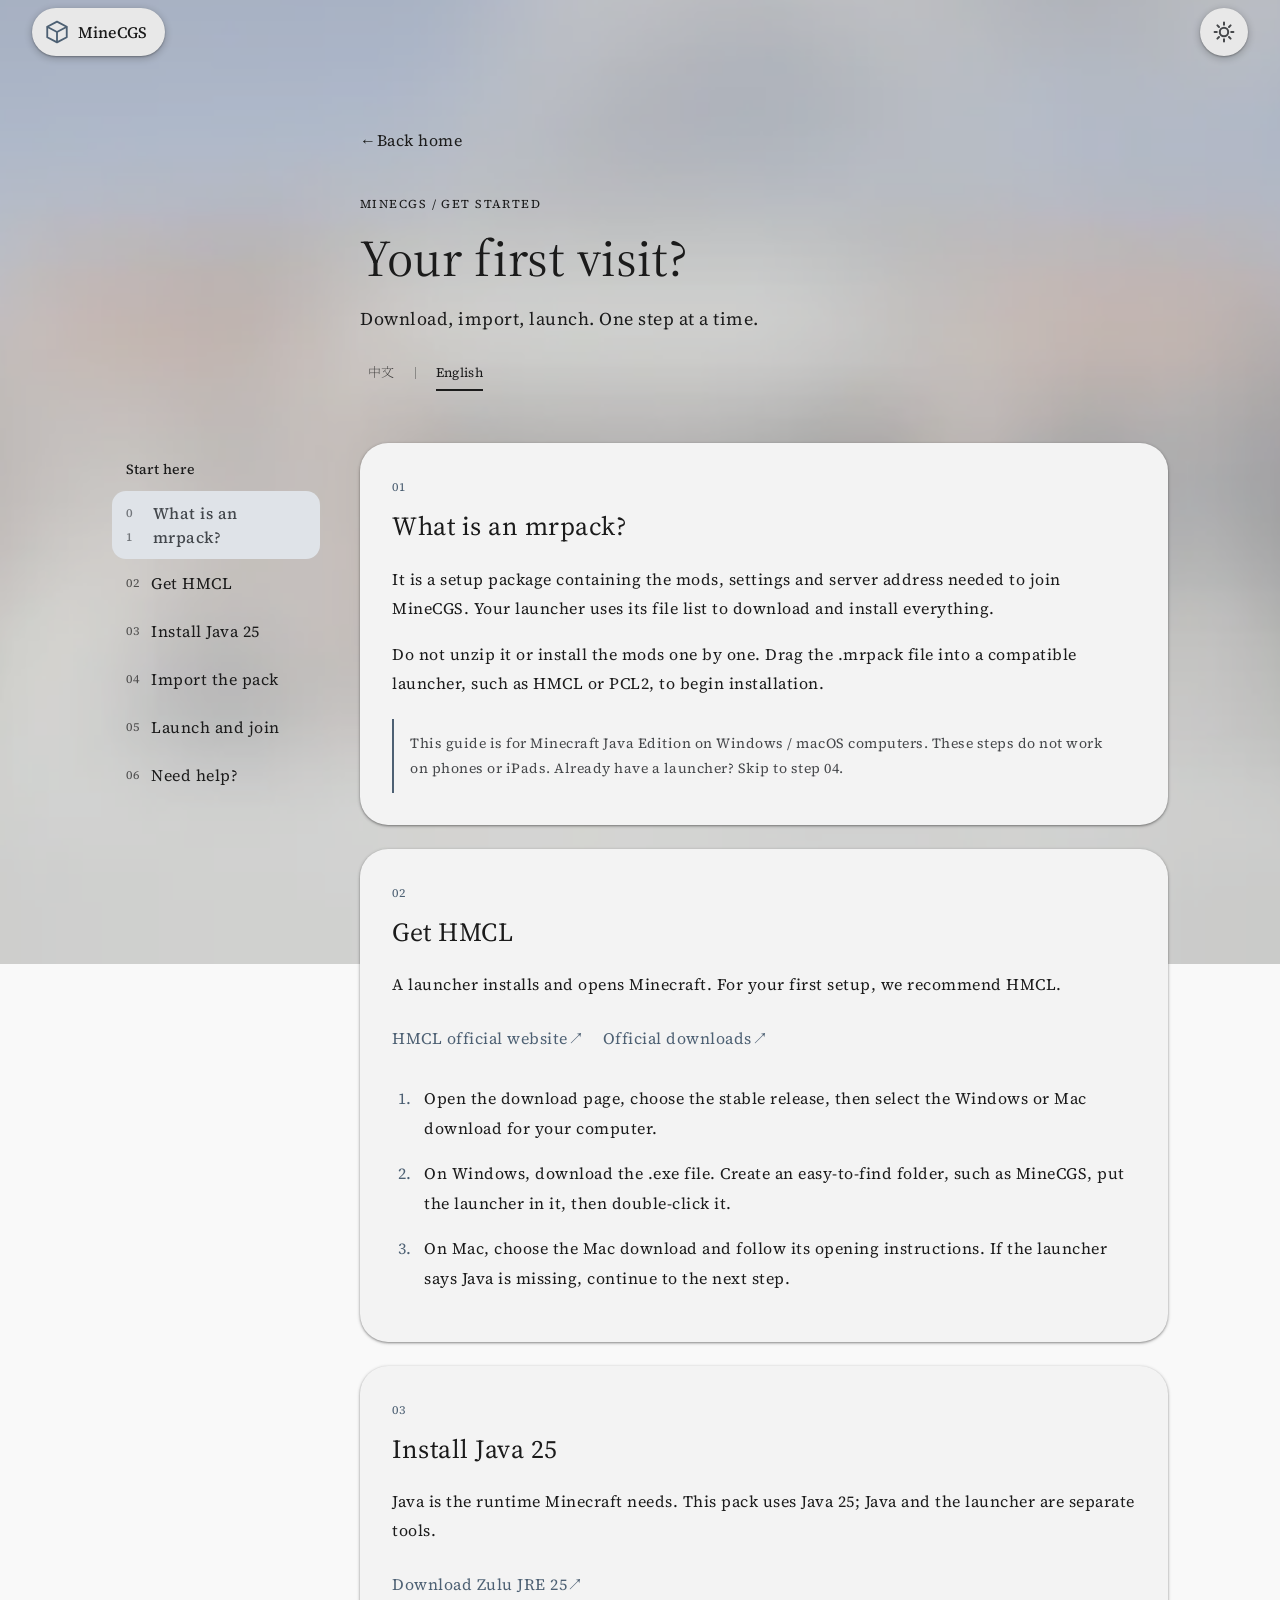
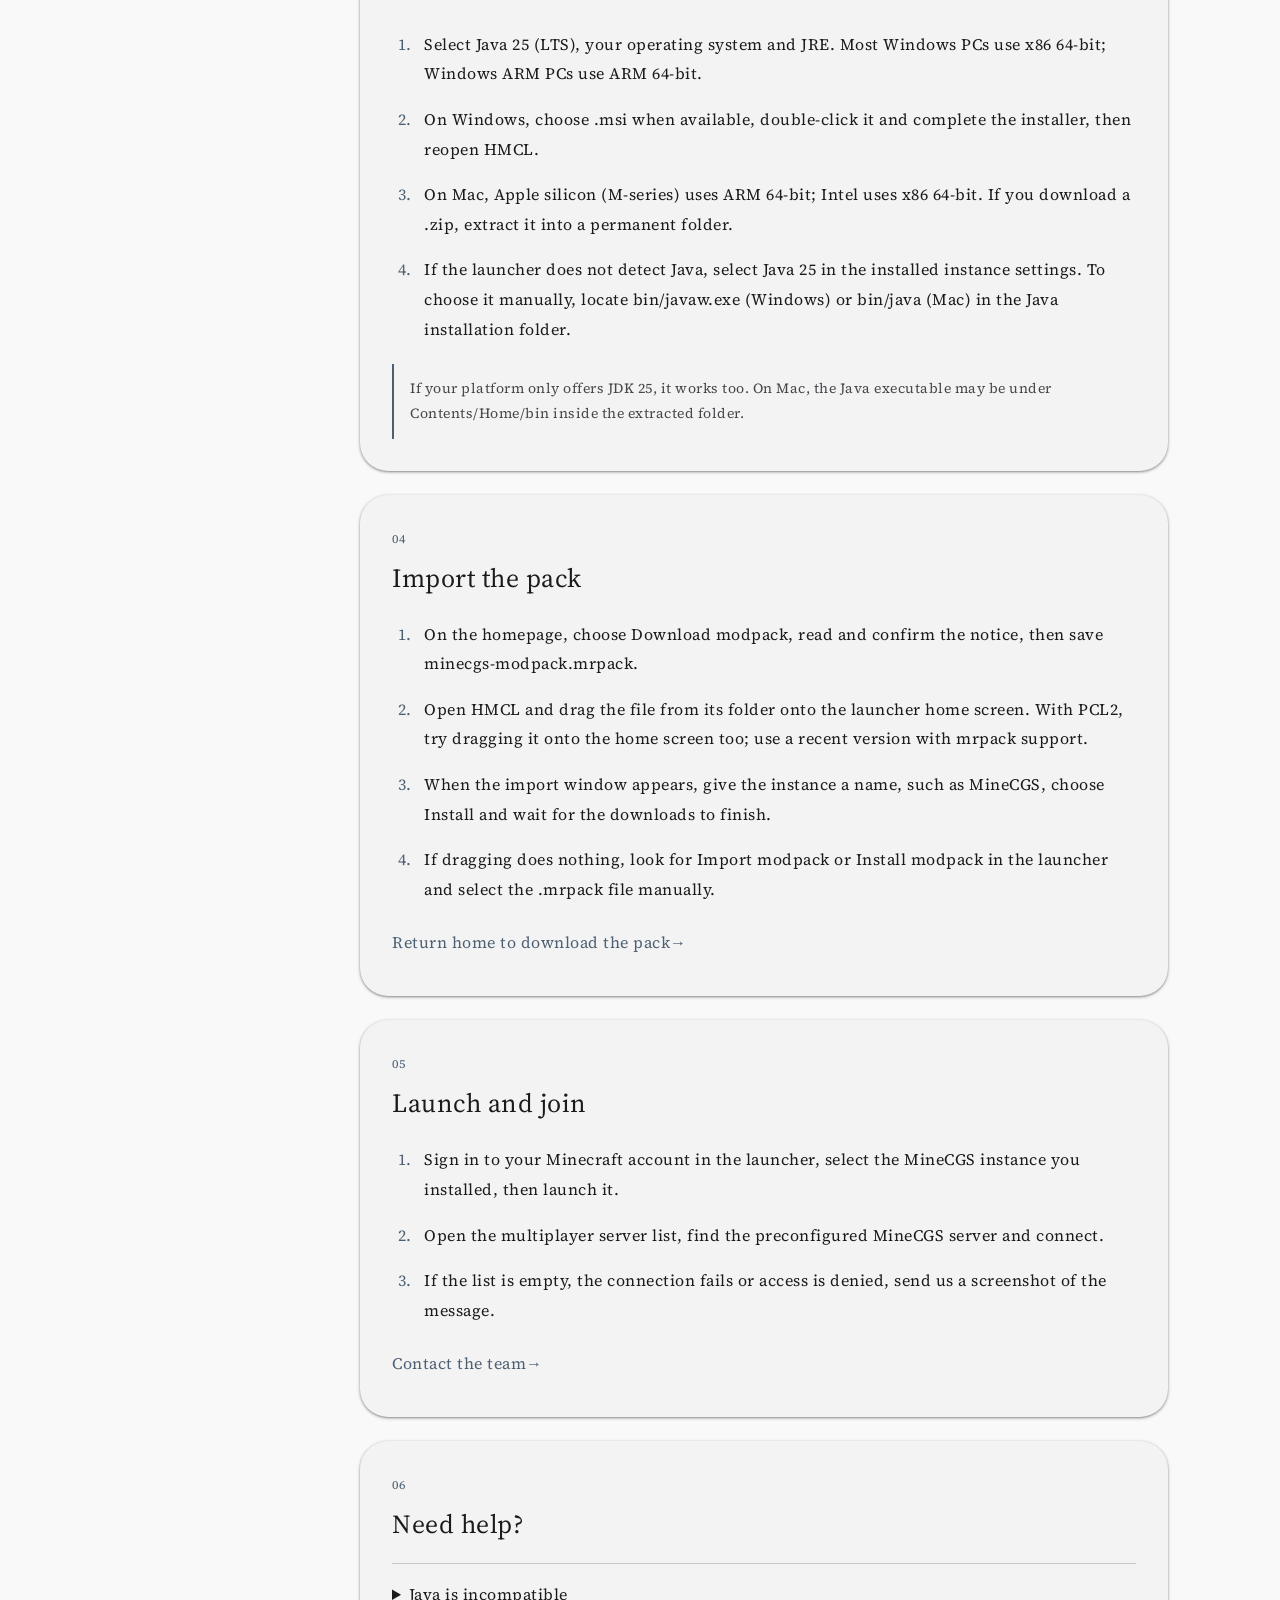
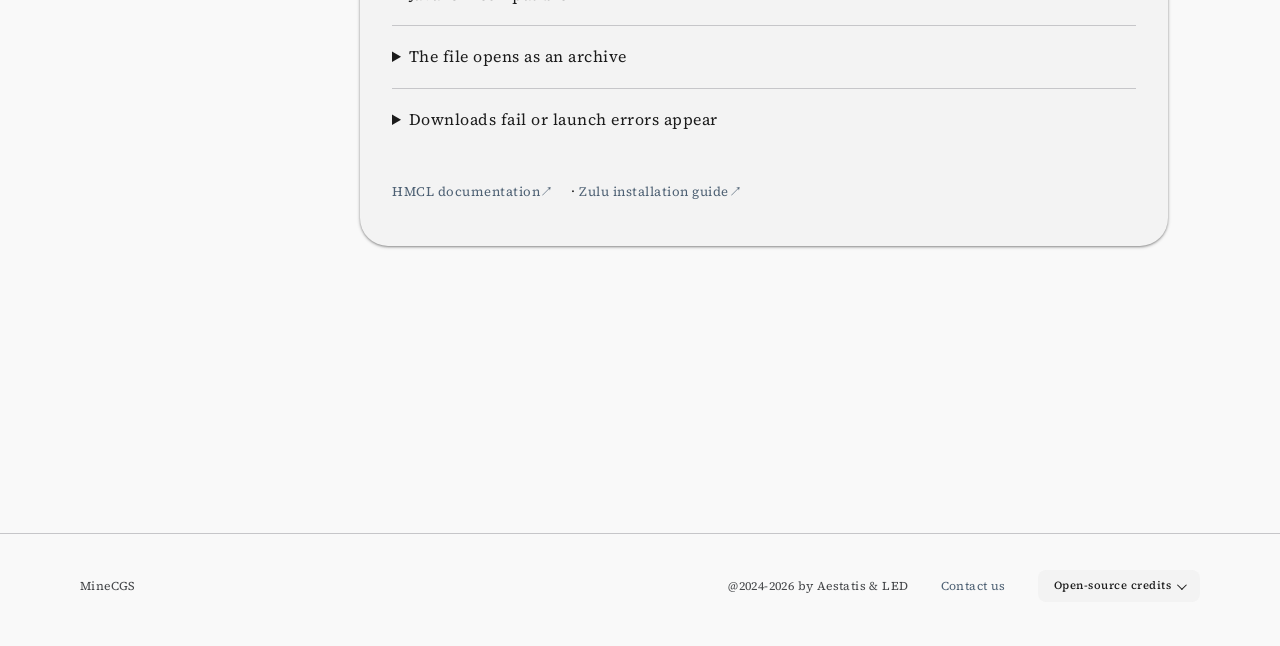
==== commit ed6e7f50: "Select initial language from browser locale" ====
--- a/install.html
+++ b/install.html
@@ -11,7 +11,7 @@
   <link rel="stylesheet" href="fonts/jinshu.css?v=140" />
   <link rel="preload" href="fonts/jinshu-light.woff2?v=140" as="font" type="font/woff2" crossorigin />
   <!-- ?v= 资源版本号：发布站无缓存响应头时击穿浏览器启发式缓存，改版即换号 -->
-  <link rel="stylesheet" href="style.min.css?v=140" />
+  <link rel="stylesheet" href="style.min.css?v=142" />
 
 <link rel="stylesheet" href="install.min.css?v=140" />
 </head><body class="guide-page"><div class="page-bg guide-bg" aria-hidden="true"><div class="page-bg__image"></div></div><a class="skip-link" href="#guide-content">跳至教程</a><header class="top-bar" id="topBar">
@@ -58,4 +58,4 @@
         </details>
       </div>
     </div>
-  </footer><script defer src="install-copy.min.js?v=140"></script><script defer src="i18n.min.js?v=140"></script><script defer src="theme-tokens.js?v=140"></script><script defer src="main.min.js?v=140"></script><script defer src="install.min.js?v=140"></script></body></html>
+  </footer><script defer src="install-copy.min.js?v=140"></script><script defer src="i18n.min.js?v=143"></script><script defer src="theme-tokens.js?v=140"></script><script defer src="main.min.js?v=140"></script><script defer src="install.min.js?v=140"></script></body></html>
--- a/style.min.css
+++ b/style.min.css
@@ -1 +1 @@
-:root{--md-ref-palette-primary20: #1f3243;--md-ref-palette-primary30: #36495a;--md-ref-palette-primary40: #4d6073;--md-ref-palette-primary80: #b5c9de;--md-ref-palette-primary90: #d1e5fb;--md-ref-palette-primary100: #ffffff;--md-ref-palette-secondary20: #2d3135;--md-ref-palette-secondary30: #43474c;--md-ref-palette-secondary40: #5b5f64;--md-ref-palette-secondary80: #c3c7cc;--md-ref-palette-secondary90: #dfe3e8;--md-ref-palette-secondary100: #ffffff;--md-ref-palette-tertiary20: #28313e;--md-ref-palette-tertiary30: #3e4755;--md-ref-palette-tertiary40: #565f6d;--md-ref-palette-tertiary80: #bec7d8;--md-ref-palette-tertiary90: #dae3f4;--md-ref-palette-tertiary100: #ffffff;--md-ref-palette-error20: #690005;--md-ref-palette-error30: #93000a;--md-ref-palette-error40: #ba1a1a;--md-ref-palette-error80: #ffb4ab;--md-ref-palette-error90: #ffdad6;--md-ref-palette-error100: #ffffff;--md-ref-palette-neutral0: #000000;--md-ref-palette-neutral4: #0e0e0e;--md-ref-palette-neutral6: #131313;--md-ref-palette-neutral10: #1b1b1b;--md-ref-palette-neutral12: #1f1f1f;--md-ref-palette-neutral17: #2a2a2a;--md-ref-palette-neutral20: #303030;--md-ref-palette-neutral22: #353535;--md-ref-palette-neutral24: #393939;--md-ref-palette-neutral87: #dadada;--md-ref-palette-neutral90: #e2e2e2;--md-ref-palette-neutral92: #e8e8e8;--md-ref-palette-neutral94: #eeeeee;--md-ref-palette-neutral95: #f1f1f1;--md-ref-palette-neutral96: #f3f3f3;--md-ref-palette-neutral98: #f9f9f9;--md-ref-palette-neutral100: #ffffff;--md-ref-palette-neutral-variant30: #45474a;--md-ref-palette-neutral-variant50: #76777a;--md-ref-palette-neutral-variant60: #909194;--md-ref-palette-neutral-variant80: #c6c6c9;--md-ref-palette-neutral-variant90: #e2e2e5;}:root{color-scheme: light;--md-sys-color-primary: #4d6073;--md-sys-color-on-primary: #ffffff;--md-sys-color-primary-container: #d1e5fb;--md-sys-color-on-primary-container: #36495a;--md-sys-color-secondary: #5b5f64;--md-sys-color-on-secondary: #ffffff;--md-sys-color-secondary-container: #dfe3e8;--md-sys-color-on-secondary-container: #43474c;--md-sys-color-tertiary: #565f6d;--md-sys-color-on-tertiary: #ffffff;--md-sys-color-tertiary-container: #dae3f4;--md-sys-color-on-tertiary-container: #3e4755;--md-sys-color-error: #ba1a1a;--md-sys-color-on-error: #ffffff;--md-sys-color-error-container: #ffdad6;--md-sys-color-on-error-container: #93000a;--md-sys-color-background: #f9f9f9;--md-sys-color-on-background: #1b1b1b;--md-sys-color-surface: #f9f9f9;--md-sys-color-on-surface: #1b1b1b;--md-sys-color-surface-variant: #e2e2e5;--md-sys-color-on-surface-variant: #45474a;--md-sys-color-surface-dim: #dadada;--md-sys-color-surface-bright: #f9f9f9;--md-sys-color-surface-container-lowest: #ffffff;--md-sys-color-surface-container-low: #f3f3f3;--md-sys-color-surface-container: #eeeeee;--md-sys-color-surface-container-high: #e8e8e8;--md-sys-color-surface-container-highest: #e2e2e2;--md-sys-color-outline: #76777a;--md-sys-color-outline-variant: #c6c6c9;--md-sys-color-shadow: #000000;--md-sys-color-scrim: #000000;--md-sys-color-inverse-surface: #303030;--md-sys-color-inverse-on-surface: #f1f1f1;--md-sys-color-inverse-primary: #b5c9de;}[data-theme="dark"]{color-scheme: dark;--md-sys-color-primary: #b5c9de;--md-sys-color-on-primary: #1f3243;--md-sys-color-primary-container: #36495a;--md-sys-color-on-primary-container: #d1e5fb;--md-sys-color-secondary: #c3c7cc;--md-sys-color-on-secondary: #2d3135;--md-sys-color-secondary-container: #43474c;--md-sys-color-on-secondary-container: #dfe3e8;--md-sys-color-tertiary: #bec7d8;--md-sys-color-on-tertiary: #28313e;--md-sys-color-tertiary-container: #3e4755;--md-sys-color-on-tertiary-container: #dae3f4;--md-sys-color-error: #ffb4ab;--md-sys-color-on-error: #690005;--md-sys-color-error-container: #93000a;--md-sys-color-on-error-container: #ffdad6;--md-sys-color-background: #131313;--md-sys-color-on-background: #e2e2e2;--md-sys-color-surface: #131313;--md-sys-color-on-surface: #e2e2e2;--md-sys-color-surface-variant: #45474a;--md-sys-color-on-surface-variant: #c6c6c9;--md-sys-color-surface-dim: #131313;--md-sys-color-surface-bright: #393939;--md-sys-color-surface-container-lowest: #0e0e0e;--md-sys-color-surface-container-low: #1b1b1b;--md-sys-color-surface-container: #1f1f1f;--md-sys-color-surface-container-high: #2a2a2a;--md-sys-color-surface-container-highest: #353535;--md-sys-color-outline: #909194;--md-sys-color-outline-variant: #45474a;--md-sys-color-shadow: #000000;--md-sys-color-scrim: #000000;--md-sys-color-inverse-surface: #e2e2e2;--md-sys-color-inverse-on-surface: #303030;--md-sys-color-inverse-primary: #4d6073;}:root{--md-ref-typeface-brand: "Source Serif 4","Chill JinshuSong Text","Noto Serif SC","Songti SC",SimSun,Georgia,serif;--md-ref-typeface-plain: "Source Serif 4","Chill JinshuSong Text","Noto Serif SC","Songti SC",SimSun,Georgia,serif;--md-typescale-display-large-font-family: var(--md-ref-typeface-brand);--md-typescale-display-large-font-weight: 400;--md-typescale-display-large-font-size: 57px;--md-typescale-display-large-line-height: 64px;--md-typescale-display-large-letter-spacing: -0.25px;--md-typescale-display-medium-font-family: var(--md-ref-typeface-brand);--md-typescale-display-medium-font-weight: 400;--md-typescale-display-medium-font-size: 45px;--md-typescale-display-medium-line-height: 52px;--md-typescale-display-medium-letter-spacing: 0;--md-typescale-display-small-font-family: var(--md-ref-typeface-brand);--md-typescale-display-small-font-weight: 400;--md-typescale-display-small-font-size: 36px;--md-typescale-display-small-line-height: 44px;--md-typescale-display-small-letter-spacing: 0;--md-typescale-headline-large-font-family: var(--md-ref-typeface-brand);--md-typescale-headline-large-font-weight: 400;--md-typescale-headline-large-font-size: 32px;--md-typescale-headline-large-line-height: 40px;--md-typescale-headline-large-letter-spacing: 0;--md-typescale-headline-medium-font-family: var(--md-ref-typeface-brand);--md-typescale-headline-medium-font-weight: 400;--md-typescale-headline-medium-font-size: 28px;--md-typescale-headline-medium-line-height: 36px;--md-typescale-headline-medium-letter-spacing: 0;--md-typescale-headline-small-font-family: var(--md-ref-typeface-brand);--md-typescale-headline-small-font-weight: 400;--md-typescale-headline-small-font-size: 24px;--md-typescale-headline-small-line-height: 32px;--md-typescale-headline-small-letter-spacing: 0;--md-typescale-title-large-font-family: var(--md-ref-typeface-brand);--md-typescale-title-large-font-weight: 400;--md-typescale-title-large-font-size: 22px;--md-typescale-title-large-line-height: 28px;--md-typescale-title-large-letter-spacing: 0;--md-typescale-title-medium-font-family: var(--md-ref-typeface-brand);--md-typescale-title-medium-font-weight: 500;--md-typescale-title-medium-font-size: 16px;--md-typescale-title-medium-line-height: 24px;--md-typescale-title-medium-letter-spacing: 0.15px;--md-typescale-title-small-font-family: var(--md-ref-typeface-brand);--md-typescale-title-small-font-weight: 500;--md-typescale-title-small-font-size: 14px;--md-typescale-title-small-line-height: 20px;--md-typescale-title-small-letter-spacing: 0.1px;--md-typescale-body-large-font-family: var(--md-ref-typeface-plain);--md-typescale-body-large-font-weight: 400;--md-typescale-body-large-font-size: 16px;--md-typescale-body-large-line-height: 24px;--md-typescale-body-large-letter-spacing: 0.5px;--md-typescale-body-medium-font-family: var(--md-ref-typeface-plain);--md-typescale-body-medium-font-weight: 400;--md-typescale-body-medium-font-size: 14px;--md-typescale-body-medium-line-height: 20px;--md-typescale-body-medium-letter-spacing: 0.25px;--md-typescale-body-small-font-family: var(--md-ref-typeface-plain);--md-typescale-body-small-font-weight: 400;--md-typescale-body-small-font-size: 12px;--md-typescale-body-small-line-height: 16px;--md-typescale-body-small-letter-spacing: 0.4px;--md-typescale-label-large-font-family: var(--md-ref-typeface-plain);--md-typescale-label-large-font-weight: 500;--md-typescale-label-large-font-size: 14px;--md-typescale-label-large-line-height: 20px;--md-typescale-label-large-letter-spacing: 0.1px;--md-typescale-label-medium-font-family: var(--md-ref-typeface-plain);--md-typescale-label-medium-font-weight: 500;--md-typescale-label-medium-font-size: 12px;--md-typescale-label-medium-line-height: 16px;--md-typescale-label-medium-letter-spacing: 0.5px;--md-typescale-label-small-font-family: var(--md-ref-typeface-plain);--md-typescale-label-small-font-weight: 500;--md-typescale-label-small-font-size: 11px;--md-typescale-label-small-line-height: 16px;--md-typescale-label-small-letter-spacing: 0.5px;}.display-large{font-family: var(--md-typescale-display-large-font-family);font-size: var(--md-typescale-display-large-font-size);line-height: var(--md-typescale-display-large-line-height);letter-spacing: var(--md-typescale-display-large-letter-spacing);font-weight: var(--md-typescale-display-large-font-weight);}.display-medium{font-family: var(--md-typescale-display-medium-font-family);font-size: var(--md-typescale-display-medium-font-size);line-height: var(--md-typescale-display-medium-line-height);letter-spacing: var(--md-typescale-display-medium-letter-spacing);font-weight: var(--md-typescale-display-medium-font-weight);}.display-small{font-family: var(--md-typescale-display-small-font-family);font-size: var(--md-typescale-display-small-font-size);line-height: var(--md-typescale-display-small-line-height);letter-spacing: var(--md-typescale-display-small-letter-spacing);font-weight: var(--md-typescale-display-small-font-weight);}.headline-large{font-family: var(--md-typescale-headline-large-font-family);font-size: var(--md-typescale-headline-large-font-size);line-height: var(--md-typescale-headline-large-line-height);letter-spacing: var(--md-typescale-headline-large-letter-spacing);font-weight: var(--md-typescale-headline-large-font-weight);}.headline-medium{font-family: var(--md-typescale-headline-medium-font-family);font-size: var(--md-typescale-headline-medium-font-size);line-height: var(--md-typescale-headline-medium-line-height);letter-spacing: var(--md-typescale-headline-medium-letter-spacing);font-weight: var(--md-typescale-headline-medium-font-weight);}.headline-small{font-family: var(--md-typescale-headline-small-font-family);font-size: var(--md-typescale-headline-small-font-size);line-height: var(--md-typescale-headline-small-line-height);letter-spacing: var(--md-typescale-headline-small-letter-spacing);font-weight: var(--md-typescale-headline-small-font-weight);}.title-large{font-family: var(--md-typescale-title-large-font-family);font-size: var(--md-typescale-title-large-font-size);line-height: var(--md-typescale-title-large-line-height);letter-spacing: var(--md-typescale-title-large-letter-spacing);font-weight: var(--md-typescale-title-large-font-weight);}.title-medium{font-family: var(--md-typescale-title-medium-font-family);font-size: var(--md-typescale-title-medium-font-size);line-height: var(--md-typescale-title-medium-line-height);letter-spacing: var(--md-typescale-title-medium-letter-spacing);font-weight: var(--md-typescale-title-medium-font-weight);}.title-small{font-family: var(--md-typescale-title-small-font-family);font-size: var(--md-typescale-title-small-font-size);line-height: var(--md-typescale-title-small-line-height);letter-spacing: var(--md-typescale-title-small-letter-spacing);font-weight: var(--md-typescale-title-small-font-weight);}.body-large{font-family: var(--md-typescale-body-large-font-family);font-size: var(--md-typescale-body-large-font-size);line-height: var(--md-typescale-body-large-line-height);letter-spacing: var(--md-typescale-body-large-letter-spacing);font-weight: var(--md-typescale-body-large-font-weight);}.body-medium{font-family: var(--md-typescale-body-medium-font-family);font-size: var(--md-typescale-body-medium-font-size);line-height: var(--md-typescale-body-medium-line-height);letter-spacing: var(--md-typescale-body-medium-letter-spacing);font-weight: var(--md-typescale-body-medium-font-weight);}.body-small{font-family: var(--md-typescale-body-small-font-family);font-size: var(--md-typescale-body-small-font-size);line-height: var(--md-typescale-body-small-line-height);letter-spacing: var(--md-typescale-body-small-letter-spacing);font-weight: var(--md-typescale-body-small-font-weight);}.label-large{font-family: var(--md-typescale-label-large-font-family);font-size: var(--md-typescale-label-large-font-size);line-height: var(--md-typescale-label-large-line-height);letter-spacing: var(--md-typescale-label-large-letter-spacing);font-weight: var(--md-typescale-label-large-font-weight);}.label-medium{font-family: var(--md-typescale-label-medium-font-family);font-size: var(--md-typescale-label-medium-font-size);line-height: var(--md-typescale-label-medium-line-height);letter-spacing: var(--md-typescale-label-medium-letter-spacing);font-weight: var(--md-typescale-label-medium-font-weight);}.label-small{font-family: var(--md-typescale-label-small-font-family);font-size: var(--md-typescale-label-small-font-size);line-height: var(--md-typescale-label-small-line-height);letter-spacing: var(--md-typescale-label-small-letter-spacing);font-weight: var(--md-typescale-label-small-font-weight);}:root{--md-sys-shape-corner-none: 0;--md-sys-shape-corner-extra-small: 4px;--md-sys-shape-corner-small: 8px;--md-sys-shape-corner-medium: 12px;--md-sys-shape-corner-large: 16px;--md-sys-shape-corner-extra-large: 28px;--md-sys-shape-corner-full: 9999px;--md-sys-elevation-0: none;--md-sys-elevation-1: 0 1px 2px 0 rgba(0,0,0,0.30),0 1px 3px 1px rgba(0,0,0,0.15);--md-sys-elevation-2: 0 1px 2px 0 rgba(0,0,0,0.30),0 2px 6px 2px rgba(0,0,0,0.15);--md-sys-elevation-3: 0 1px 3px 0 rgba(0,0,0,0.30),0 4px 8px 3px rgba(0,0,0,0.15);--md-sys-elevation-4: 0 2px 3px 0 rgba(0,0,0,0.30),0 6px 10px 4px rgba(0,0,0,0.15);--md-sys-elevation-5: 0 4px 4px 0 rgba(0,0,0,0.30),0 8px 12px 6px rgba(0,0,0,0.15);--md-sys-motion-duration-short4: 200ms;--md-sys-motion-duration-medium1: 250ms;--md-sys-motion-duration-medium2: 300ms;--md-sys-motion-duration-medium3: 350ms;--md-sys-motion-duration-medium4: 400ms;--md-sys-motion-duration-long1: 450ms;--md-sys-motion-duration-long2: 500ms;--md-sys-motion-easing-emphasized: cubic-bezier(0.2,0,0,1);--md-sys-motion-easing-emphasized-decelerate: cubic-bezier(0.05,0.7,0.1,1);--md-sys-motion-easing-emphasized-accelerate: cubic-bezier(0.3,0,0.8,0.15);--md-sys-motion-easing-standard: cubic-bezier(0.2,0,0,1);--md-sys-motion-easing-standard-decelerate: cubic-bezier(0,0,0,1);--md-sys-motion-easing-standard-accelerate: cubic-bezier(0.3,0,1,1);--md-sys-state-hover-opacity: 0.08;--md-sys-state-focus-opacity: 0.12;--md-sys-state-pressed-opacity: 0.12;--md-sys-state-dragged-opacity: 0.16;}:root{--md-button-container-height: 40px;--md-button-container-shape: var(--md-sys-shape-corner-full);--md-button-icon-size: 18px;--md-button-label-text-font: var(--md-typescale-label-large-font-family);--md-button-outline-width: 1px;--md-filled-button-container-color: var(--md-sys-color-primary);--md-filled-button-label-text-color: var(--md-sys-color-on-primary);--md-tonal-button-container-color: var(--md-sys-color-secondary-container);--md-tonal-button-label-text-color: var(--md-sys-color-on-secondary-container);--md-elevated-button-container-color: var(--md-sys-color-surface-container-low);--md-elevated-button-label-text-color: var(--md-sys-color-primary);--md-outlined-button-outline-color: var(--md-sys-color-outline);--md-outlined-button-label-text-color: var(--md-sys-color-primary);--md-text-button-label-text-color: var(--md-sys-color-primary);--md-icon-button-icon-size: 24px;--md-icon-button-state-layer-size: 48px;--md-icon-button-label-text-color: var(--md-sys-color-on-surface-variant);--md-filled-icon-button-container-color: var(--md-sys-color-secondary-container);--md-filled-icon-button-icon-color: var(--md-sys-color-on-secondary-container);--md-fab-container-color: var(--md-sys-color-primary-container);--md-fab-label-text-color: var(--md-sys-color-on-primary-container);--md-fab-container-size: 56px;--md-fab-container-shape: var(--md-sys-shape-corner-large);--md-fab-icon-size: 24px;--md-fab-container-elevation: var(--md-sys-elevation-3);--md-fab-hover-container-elevation: var(--md-sys-elevation-4);--md-top-app-bar-container-height: 64px;--md-top-app-bar-title-font: var(--md-typescale-title-large-font-family);--md-tab-height: 48px;--md-tab-indicator-width: 32px;--md-tab-indicator-height: 3px;--md-tab-indicator-shape: var(--md-sys-shape-corner-full);--md-tab-active-label-text-color: var(--md-sys-color-primary);--md-tab-inactive-label-text-color: var(--md-sys-color-on-surface-variant);--md-tab-indicator-color: var(--md-sys-color-primary);--md-elevated-card-container-color: var(--md-sys-color-surface-container-low);--md-elevated-card-container-shape: var(--md-sys-shape-corner-medium);--md-elevated-card-container-elevation: var(--md-sys-elevation-1);--md-filled-card-container-color: var(--md-sys-color-surface-container-highest);--md-filled-card-container-shape: var(--md-sys-shape-corner-medium);--md-filled-card-container-elevation: var(--md-sys-elevation-0);--md-chip-container-height: 32px;--md-chip-container-shape: var(--md-sys-shape-corner-small);--md-chip-container-color: var(--md-sys-color-surface-container-low);--md-chip-label-text-color: var(--md-sys-color-on-surface);--md-chip-trailing-supporting-text-color: var(--md-sys-color-on-surface-variant);--md-chip-with-icon-icon-color: var(--md-sys-color-primary);--md-list-item-one-line-container-height: 56px;--md-list-item-label-text-color: var(--md-sys-color-on-surface);--md-list-item-supporting-text-color: var(--md-sys-color-on-surface-variant);--md-list-item-trailing-supporting-text-color: var(--md-sys-color-on-surface-variant);--md-list-item-leading-icon-color: var(--md-sys-color-on-surface-variant);--md-list-item-leading-icon-size: 24px;--md-checkbox-container-size: 18px;--md-checkbox-container-shape: 2px;--md-checkbox-icon-size: 18px;--md-checkbox-outline-width: 2px;--md-checkbox-outline-color: var(--md-sys-color-on-surface-variant);--md-checkbox-selected-container-color: var(--md-sys-color-primary);--md-checkbox-selected-icon-color: var(--md-sys-color-on-primary);--md-linear-progress-track-height: 4px;--md-linear-progress-track-shape: var(--md-sys-shape-corner-full);--md-linear-progress-track-color: var(--md-sys-color-surface-container-highest);--md-linear-progress-active-indicator-height: 4px;--md-linear-progress-active-indicator-color: var(--md-sys-color-primary);--md-linear-progress-wave-amplitude: 2.5px;--md-linear-progress-wave-length: 16px;--md-linear-progress-stop-indicator-size: 8px;--md-outlined-segmented-button-container-height: 40px;--md-outlined-segmented-button-shape: var(--md-sys-shape-corner-full);--md-outlined-segmented-button-outline-color: var(--md-sys-color-outline);--md-outlined-segmented-button-icon-size: 18px;--md-outlined-segmented-button-selected-container-color: var(--md-sys-color-secondary-container);--md-outlined-segmented-button-selected-label-text-color: var(--md-sys-color-on-secondary-container);--md-outlined-segmented-button-selected-icon-color: var(--md-sys-color-on-secondary-container);--md-outlined-segmented-button-unselected-label-text-color: var(--md-sys-color-on-surface);--md-outlined-segmented-button-unselected-icon-color: var(--md-sys-color-on-surface);--md-dialog-container-shape: var(--md-sys-shape-corner-extra-large);--md-dialog-container-color: var(--md-sys-color-surface-container-high);--md-dialog-container-elevation: var(--md-sys-elevation-3);--md-dialog-scrim-opacity: 0.32;--md-menu-container-shape: var(--md-sys-shape-corner-extra-small);--md-menu-container-color: var(--md-sys-color-surface-container-high);--md-menu-container-elevation: var(--md-sys-elevation-2);--md-divider-color: var(--md-sys-color-outline-variant);--md-divider-height: 1px;--font-ui: "Source Serif 4","Chill JinshuSong Text","Noto Serif SC","Songti SC",SimSun,Georgia,serif;--nav-h: var(--md-top-app-bar-container-height);--hero-image: url("./image.webp?v=140");--page-bg-image: url("./image-blur.webp?v=106");--page-bg-veil-light: color-mix(in srgb,color-mix(in srgb,var(--md-ref-palette-neutral98) 88%,var(--md-ref-palette-primary40)) 58.15%,transparent);--page-bg-veil-dark: color-mix(in srgb,var(--md-ref-palette-neutral6) 84%,transparent);--page-bg-size: max(108vw,193.174468svh) auto;--page-bg-pos: 50% calc(44.6svh - max(27.3375vw,48.6svh));--page-bg-extension-size: max(108vw,193.174468svh) calc(var(--large-viewport-height) + var(--viewport-safe-bottom) + 64px);--page-bg-extension-pos: 50% calc(44.6svh + max(33.4125vw,59.4svh) - 1px);--theme-shift: background-color var(--md-sys-motion-duration-medium2) var(--md-sys-motion-easing-standard),color var(--md-sys-motion-duration-medium2) var(--md-sys-motion-easing-standard),border-color var(--md-sys-motion-duration-medium2) var(--md-sys-motion-easing-standard),box-shadow var(--md-sys-motion-duration-medium2) var(--md-sys-motion-easing-standard);}@supports (background-image: image-set(url("image.avif") type("image/avif"))){:root{--hero-image: image-set(url("./image.avif?v=140") type("image/avif"),url("./image.webp?v=140") type("image/webp"));}}*,*::before,*::after{box-sizing: border-box;}strong,b{font-weight: 500;}:root{--stable-viewport-height: 100svh;--stable-viewport-unit: 1svh;--large-viewport-height: 100lvh;--viewport-safe-top: env(safe-area-inset-top,0px);--viewport-safe-right: env(safe-area-inset-right,0px);--viewport-safe-bottom: env(safe-area-inset-bottom,0px);--viewport-safe-left: env(safe-area-inset-left,0px);}html{scroll-behavior: smooth;-webkit-text-size-adjust: 100%;}body{margin: 0;font-weight: var(--md-typescale-body-large-font-weight);font-family: var(--font-ui);font-size: var(--md-typescale-body-large-font-size);line-height: var(--md-typescale-body-large-line-height);letter-spacing: var(--md-typescale-body-large-letter-spacing);color: var(--md-sys-color-on-surface);background: var(--md-sys-color-surface);overflow-x: hidden;transition: var(--theme-shift);}[data-theme="dark"] .section-kicker p,[data-theme="dark"] .progress__note,[data-theme="dark"] .site-footer{color: var(--md-sys-color-on-surface);}img{max-width: 100%;display: block;}a{color: inherit;text-decoration: none;}a,button{-webkit-tap-highlight-color: transparent;}button{font-family: inherit;}::selection{background: color-mix(in srgb,var(--md-sys-color-primary) 30%,transparent);}:focus-visible{outline: 3px solid var(--md-sys-color-primary);outline-offset: 2px;border-radius: var(--md-sys-shape-corner-extra-small);}.sl{position: relative;overflow: hidden;}.sl::before{content: "";position: absolute;inset: 0;border-radius: inherit;background: currentColor;opacity: 0;transition: opacity var(--md-sys-motion-duration-short4) var(--md-sys-motion-easing-standard);pointer-events: none;}.sl:hover::before{opacity: var(--md-sys-state-hover-opacity);}.sl:focus-visible::before{opacity: var(--md-sys-state-focus-opacity);}.sl:active::before{opacity: var(--md-sys-state-pressed-opacity);}.ripple{position: absolute;border-radius: 50%;transform: scale(0);animation: md-ripple var(--md-sys-motion-duration-medium2) var(--md-sys-motion-easing-standard);background: currentColor;opacity: var(--md-sys-state-pressed-opacity);pointer-events: none;}@keyframes md-ripple{to{transform: scale(4);opacity: 0;}}.top-bar{position: fixed;inset: var(--viewport-safe-top) var(--viewport-safe-right) auto var(--viewport-safe-left);z-index: 40;height: var(--md-top-app-bar-container-height);display: flex;align-items: center;gap: 12px;padding: 0 clamp(16px,4vw,32px);background: transparent;transition: var(--theme-shift);}.top-bar.is-scrolled .brand,.top-bar.is-scrolled .tabs,.top-bar.is-scrolled .theme-toggle{box-shadow: var(--md-sys-elevation-3);}.brand{order: 1;margin-right: auto;display: inline-flex;align-items: center;gap: 8px;height: 48px;padding: 0 18px 0 12px;border-radius: var(--md-sys-shape-corner-full);background: var(--md-sys-color-surface-container-high);box-shadow: var(--md-sys-elevation-2);color: var(--md-sys-color-on-surface);min-width: 0;transition: var(--theme-shift),opacity var(--md-sys-motion-duration-medium2) var(--md-sys-motion-easing-emphasized-decelerate),transform var(--md-sys-motion-duration-long1) var(--md-sys-motion-easing-emphasized-decelerate);}.brand__mark{flex: none;width: 26px;height: 26px;color: var(--md-sys-color-primary);}.brand__name{overflow: hidden;white-space: nowrap;text-overflow: ellipsis;}.brand.is-hidden{display: none;}.brand.is-away{opacity: 0;transform: translateY(-16px) scale(0.92);pointer-events: none;}.icon-btn{flex: none;width: var(--md-icon-button-state-layer-size);height: var(--md-icon-button-state-layer-size);display: inline-flex;align-items: center;justify-content: center;padding: 0;border: 0;border-radius: var(--md-sys-shape-corner-full);background: transparent;color: var(--md-icon-button-label-text-color);cursor: pointer;transition: var(--theme-shift);}.theme-toggle{order: 3;background: var(--md-sys-color-surface-container-high);box-shadow: var(--md-sys-elevation-2);transition: var(--theme-shift);}.theme-toggle__icon{width: var(--md-icon-button-icon-size);height: var(--md-icon-button-icon-size);grid-area: 1 / 1;transition: opacity var(--md-sys-motion-duration-medium1) var(--md-sys-motion-easing-standard),transform var(--md-sys-motion-duration-medium1) var(--md-sys-motion-easing-standard);}.theme-toggle{display: inline-grid;place-content: center;}.theme-toggle__icon--sun{opacity: 1;transform: rotate(0deg) scale(1);}.theme-toggle__icon--moon{opacity: 0;transform: rotate(-70deg) scale(0.5);}[data-theme="dark"] .theme-toggle__icon--sun{opacity: 0;transform: rotate(70deg) scale(0.5);}[data-theme="dark"] .theme-toggle__icon--moon{opacity: 1;transform: rotate(0deg) scale(1);}.tabs{order: 2;position: relative;display: flex;align-items: center;height: var(--md-tab-height);padding: 0 8px;border-radius: var(--md-sys-shape-corner-full);background: var(--md-sys-color-surface-container-high);box-shadow: var(--md-sys-elevation-2);transition: var(--theme-shift);}.tabs__tab{display: inline-flex;align-items: center;justify-content: center;height: 100%;min-width: 56px;padding: 0 16px;color: var(--md-tab-inactive-label-text-color);cursor: pointer;white-space: nowrap;transition: color var(--md-sys-motion-duration-short4) var(--md-sys-motion-easing-standard);}.tabs__tab.is-active{color: var(--md-tab-active-label-text-color);}.tabs__indicator{position: absolute;bottom: 0;left: 0;width: var(--md-tab-indicator-width);height: var(--md-tab-indicator-height);border-radius: var(--md-tab-indicator-shape);background: var(--md-tab-indicator-color);pointer-events: none;transition: left var(--md-sys-motion-duration-medium1) var(--md-sys-motion-easing-emphasized),width var(--md-sys-motion-duration-medium1) var(--md-sys-motion-easing-emphasized),background-color var(--md-sys-motion-duration-medium2) var(--md-sys-motion-easing-standard);}.tabs__indicator.is-anim-off{transition: none;}.btn{position: relative;display: inline-flex;align-items: center;justify-content: center;gap: 8px;min-width: 64px;height: var(--md-button-container-height);padding: 0 24px;border: 0;border-radius: var(--md-button-container-shape);font-family: var(--md-button-label-text-font);cursor: pointer;white-space: nowrap;transition: background-color var(--md-sys-motion-duration-short4) var(--md-sys-motion-easing-standard),color var(--md-sys-motion-duration-short4) var(--md-sys-motion-easing-standard),box-shadow var(--md-sys-motion-duration-short4) var(--md-sys-motion-easing-standard);}.btn__icon{flex: none;width: var(--md-button-icon-size);height: var(--md-button-icon-size);fill: currentColor;}.btn .btn__icon:first-child{margin-left: -8px;}.btn--filled{background: var(--md-filled-button-container-color);color: var(--md-filled-button-label-text-color);box-shadow: var(--md-sys-elevation-0);}.btn--filled:hover{box-shadow: var(--md-sys-elevation-1);}.btn--tonal{background: var(--md-tonal-button-container-color);color: var(--md-tonal-button-label-text-color);box-shadow: var(--md-sys-elevation-0);}.btn--tonal:hover{box-shadow: var(--md-sys-elevation-1);}.btn--elevated{background: var(--md-elevated-button-container-color);color: var(--md-elevated-button-label-text-color);box-shadow: var(--md-sys-elevation-1);}.btn--elevated:hover{box-shadow: var(--md-sys-elevation-2);}.btn--outlined{background: transparent;color: var(--md-outlined-button-label-text-color);border: var(--md-button-outline-width) solid var(--md-outlined-button-outline-color);padding: 0 23px;}.btn--text{background: transparent;color: var(--md-text-button-label-text-color);padding: 0 12px;box-shadow: var(--md-sys-elevation-0);}.btn:disabled{background: color-mix(in srgb,var(--md-sys-color-on-surface) 12%,transparent);color: color-mix(in srgb,var(--md-sys-color-on-surface) 38%,transparent);box-shadow: none;cursor: default;}.btn:disabled::before{content: none;}.fab-dock{--fab-safe: 24px;--fab-gap: 12px;position: sticky;bottom: calc(var(--fab-safe) + var(--viewport-safe-bottom) - var(--fab-gap));height: 0;display: flow-root;z-index: 30;}.fab{position: absolute;right: max(var(--fab-safe),var(--viewport-safe-right));bottom: var(--fab-gap);z-index: 30;display: inline-flex;align-items: center;justify-content: center;gap: 12px;height: var(--md-fab-container-size);padding: 0 20px 0 16px;border: 0;border-radius: var(--md-fab-container-shape);background: var(--md-fab-container-color);color: var(--md-fab-label-text-color);box-shadow: var(--md-fab-container-elevation);cursor: pointer;opacity: 0;visibility: hidden;transform: translateY(88px);transition: opacity var(--md-sys-motion-duration-short4) var(--md-sys-motion-easing-standard),transform var(--md-sys-motion-duration-medium4) var(--md-sys-motion-easing-emphasized-decelerate),visibility 0s linear var(--md-sys-motion-duration-medium4),box-shadow var(--md-sys-motion-duration-short4) var(--md-sys-motion-easing-standard),background-color var(--md-sys-motion-duration-medium2) var(--md-sys-motion-easing-standard),color var(--md-sys-motion-duration-medium2) var(--md-sys-motion-easing-standard);}.fab.is-shown{opacity: 1;visibility: visible;transform: none;transition: opacity var(--md-sys-motion-duration-medium2) var(--md-sys-motion-easing-standard),transform var(--md-sys-motion-duration-medium4) var(--md-sys-motion-easing-emphasized-decelerate),visibility 0s,box-shadow var(--md-sys-motion-duration-short4) var(--md-sys-motion-easing-standard),background-color var(--md-sys-motion-duration-medium2) var(--md-sys-motion-easing-standard),color var(--md-sys-motion-duration-medium2) var(--md-sys-motion-easing-standard);}.fab:hover{box-shadow: var(--md-fab-hover-container-elevation);}.fab__icon{flex: none;width: var(--md-fab-icon-size);height: var(--md-fab-icon-size);fill: currentColor;}.fab__label{position: relative;}.dlg{border: 0;padding: 0;background: transparent;color: var(--md-sys-color-on-surface);max-width: none;overflow: visible;}.dlg::backdrop{background: color-mix(in srgb,var(--md-sys-color-scrim) calc(var(--md-dialog-scrim-opacity) * 100%),transparent);animation: dlg-scrim-in var(--md-sys-motion-duration-short4) var(--md-sys-motion-easing-standard) both;}.dlg__container{box-sizing: border-box;min-width: min(280px,calc(100vw - 48px));max-width: min(560px,calc(100vw - 48px));margin: 24px;padding: 24px;border-radius: var(--md-dialog-container-shape);background: var(--md-dialog-container-color);box-shadow: var(--md-dialog-container-elevation);animation: dlg-in var(--md-sys-motion-duration-medium3) var(--md-sys-motion-easing-emphasized-decelerate) both;}.dlg__icon{display: block;width: 24px;height: 24px;margin: 0 0 16px;fill: var(--md-sys-color-error);}.dlg__headline{margin: 0 0 16px;color: var(--md-sys-color-on-surface);}.dlg__content{margin: 0;}.dlg__supporting{margin: 0;color: var(--md-sys-color-on-surface);}.dlg__countdown{margin: 16px 0 0;color: var(--md-sys-color-on-surface-variant);}.dlg__actions{display: flex;justify-content: flex-end;align-items: center;gap: 8px;margin-top: 24px;}.dlg.is-closing::backdrop{animation: dlg-scrim-out var(--md-sys-motion-duration-short4) var(--md-sys-motion-easing-standard) both;}.dlg.is-closing .dlg__container{animation: dlg-out var(--md-sys-motion-duration-short4) var(--md-sys-motion-easing-emphasized-accelerate) both;}@keyframes dlg-in{from{opacity: 0;transform: scale(0.8);}to{opacity: 1;transform: scale(1);}}@keyframes dlg-out{from{opacity: 1;transform: scale(1);}to{opacity: 0;transform: scale(0.9);}}@keyframes dlg-scrim-in{from{opacity: 0;}to{opacity: 1;}}@keyframes dlg-scrim-out{from{opacity: 1;}to{opacity: 0;}}@media (prefers-reduced-motion: reduce){.dlg__container,.dlg::backdrop,.dlg.is-closing .dlg__container,.dlg.is-closing::backdrop{animation: none;}}.chip{display: inline-flex;align-items: center;gap: 8px;height: var(--md-chip-container-height);padding: 0 16px;border: 0;border-radius: var(--md-chip-container-shape);background: var(--md-chip-container-color);color: var(--md-chip-label-text-color);cursor: default;transition: var(--theme-shift);}.chip__val{color: var(--md-chip-trailing-supporting-text-color);}.chip__val--pending{color: color-mix(in srgb,var(--md-sys-color-on-surface) 38%,transparent);font-style: italic;}@media (hover: none) and (pointer: coarse){.fab-dock{position: fixed;top: calc(var(--stable-viewport-height) - var(--fab-safe) - var(--viewport-safe-bottom));right: 0;left: 0;bottom: auto;}.fab-dock .fab{bottom: 0;}.fab-dock.is-at-footer .fab{opacity: 0;transform: translateY(88px);pointer-events: none;}}.hero{position: sticky;top: 0;z-index: 1;height: var(--stable-viewport-height);min-height: 640px;overflow: hidden;isolation: isolate;background: transparent;}.hero__visual{position: absolute;inset: 0;z-index: 0;}.dlg__help{display: inline-block;color: var(--md-sys-color-primary);padding-block: 8px;text-underline-offset: 4px;}.hero__bg{width: 100%;height: 100%;background-color: #120e08;background-image: var(--hero-image);background-size: var(--page-bg-size);background-position: var(--page-bg-pos);background-repeat: no-repeat;background-attachment: scroll;}.hero__veil{position: absolute;inset: 0;z-index: 1;pointer-events: none;background: linear-gradient(180deg,rgba(18,14,8,0.60) 0%,rgba(18,14,8,0.30) 28%,rgba(18,14,8,0.12) 52%,rgba(18,14,8,0.22) 76%,rgba(18,14,8,0.48) 100%),radial-gradient(88% 58% at 50% 30%,transparent 46%,rgba(14,10,5,0.34) 100%);}.hero__stage{position: relative;z-index: 3;height: 100%;display: flex;align-items: flex-start;justify-content: center;padding: calc(var(--nav-h) + var(--viewport-safe-top) + clamp(32px,calc(var(--stable-viewport-unit) * 5),52px)) 24px 0;}.hero__cover{position: relative;width: min(1040px,100%);text-align: center;}.hero h1{margin: 14px 0 0;color: #ffffff;font-family: "Times New Roman",Times,serif;font-size: clamp(64px,10.8vw,136px);line-height: 1.04;letter-spacing: -0.045em;font-weight: 400;font-optical-sizing: auto;text-shadow: 0 2px 26px rgba(0,0,0,0.42),0 1px 4px rgba(0,0,0,0.42);}.hero__subtitle{margin: 0;color: #ffffff;font-family: var(--md-typescale-title-large-font-family);font-size: clamp(16px,1.5vw,20px);line-height: 1.7;letter-spacing: 0.035em;font-weight: var(--md-typescale-title-large-font-weight);text-shadow: 0 1px 18px rgba(0,0,0,0.42),0 1px 3px rgba(0,0,0,0.42);}.hero__school-compact{display: none;}.hero__subtitle-separator{margin-inline: 0.55em;}.language-switch{display: flex;justify-content: center;align-items: center;gap: 12px;margin-top: 8px;color: #ffffff;}.language-switch__choice{position: relative;min-height: 44px;padding: 0 8px;border: 0;background: transparent;color: inherit;font-family: var(--md-typescale-label-large-font-family);font-size: 13px;line-height: 24px;letter-spacing: 0.025em;opacity: 0.82;cursor: pointer;transition: opacity var(--md-sys-motion-duration-short4) var(--md-sys-motion-easing-standard);}.language-switch__choice::after{content: "";position: absolute;bottom: 4px;left: 8px;right: 8px;height: 2px;background: currentColor;opacity: 0;transition: opacity var(--md-sys-motion-duration-short4) var(--md-sys-motion-easing-standard);}.language-switch__choice[aria-checked="true"],.language-switch__choice:hover{opacity: 1;}.language-switch__choice[aria-checked="true"]::after{opacity: 1;}.language-switch__choice:focus-visible{outline: 2px solid currentColor;outline-offset: 2px;border-radius: 4px;}.language-switch__divider{width: 1px;height: 12px;background: currentColor;opacity: 0.35;}.hero__actions{display: flex;flex-wrap: wrap;justify-content: center;gap: 8px;margin-top: clamp(24px,calc(var(--stable-viewport-unit) * 3.4),32px);}.scroll-hint{position: absolute;left: 50%;bottom: calc(100% - var(--stable-viewport-height) + 20px);z-index: 4;transform: translateX(-50%);display: flex;flex-direction: column;align-items: center;gap: 8px;}.scroll-hint__line{width: 2px;height: 30px;border-radius: var(--md-sys-shape-corner-extra-small);background: linear-gradient(180deg,transparent,var(--md-sys-color-inverse-on-surface));animation: drip 1.9s var(--md-sys-motion-easing-standard) infinite;}.scroll-hint__pill{display: inline-flex;align-items: center;gap: 6px;padding: 8px 16px;border-radius: var(--md-sys-shape-corner-full);background: color-mix(in srgb,var(--md-sys-color-inverse-surface) 58%,transparent);color: var(--md-sys-color-inverse-on-surface);box-shadow: 0 2px 12px rgba(0,0,0,0.28);text-shadow: none;}.scroll-hint__chevron{width: 18px;height: 18px;fill: currentColor;}@keyframes drip{0%{transform: scaleY(0.4);opacity: 0;transform-origin: top;}40%{opacity: 1;}100%{transform: scaleY(1);opacity: 0;transform-origin: top;}}.page-bg{position: fixed;inset: 0 0 auto;height: 100vh;height: calc(var(--large-viewport-height) + var(--viewport-safe-bottom) + 64px);z-index: 2;pointer-events: none;overflow: clip;contain: layout paint;}.page-bg__surface{position: absolute;inset: 0 0 auto;height: calc(100% + 64px);border-radius: var(--md-sys-shape-corner-extra-large) var(--md-sys-shape-corner-extra-large) 0 0;overflow: hidden;transform: translate3d(0,calc(var(--stable-viewport-height) * 1.5),0);}.page-bg__image{position: absolute;inset: 0;background-image: var(--page-bg-image),url("./image-blur-edge.svg?v=138");background-size: var(--page-bg-size),var(--page-bg-extension-size);background-position: var(--page-bg-pos),var(--page-bg-extension-pos);background-repeat: no-repeat;transform: translate3d(0,calc(var(--stable-viewport-height) * -1.5),0);}.page-bg__edge{position: absolute;top: 0;right: 0;left: 0;height: 256px;clip-path: inset(-128px -128px 192px -128px);transform: translate3d(0,calc(var(--stable-viewport-height) * 1.5),0);border-radius: var(--md-sys-shape-corner-extra-large) var(--md-sys-shape-corner-extra-large) 0 0;border-top: var(--md-divider-height) solid color-mix(in srgb,var(--md-sys-color-outline-variant) 55%,transparent);box-shadow: 0 -1px 2px 0 rgba(0,0,0,0.30),0 -2px 6px 2px rgba(0,0,0,0.15),0 -16px 48px 12px rgba(0,0,0,0.18);transition: border-color var(--md-sys-motion-duration-medium2) var(--md-sys-motion-easing-standard);}.page-bg.is-handoff-active .page-bg__surface,.page-bg.is-handoff-active .page-bg__image,.page-bg.is-handoff-active .page-bg__edge{will-change: transform;}.page-sheet{position: relative;z-index: 3;border-radius: var(--md-sys-shape-corner-extra-large) var(--md-sys-shape-corner-extra-large) 0 0;border-top: var(--md-divider-height) solid transparent;transition: var(--theme-shift);}.page-bg__image::before{content: "";position: absolute;inset: 0;z-index: 0;border-radius: inherit;background-color: var(--page-bg-veil-light);opacity: 1;transition: none;pointer-events: none;}.page-bg__image::after{content: "";position: absolute;inset: 0;z-index: 0;border-radius: inherit;background-color: var(--page-bg-veil-dark);opacity: 0;transition: none;pointer-events: none;}[data-theme="dark"] .page-bg__image::before{opacity: 0;}[data-theme="dark"] .page-bg__image::after{opacity: 1;}.section{position: relative;z-index: 5;padding: 96px clamp(16px,4vw,32px);background: transparent;scroll-margin-top: calc(var(--nav-h) + var(--viewport-safe-top) + 12px);overflow: clip;}.section__inner{max-width: 1120px;margin: 0 auto;}.section--center .section__inner{display: flex;flex-direction: column;align-items: center;text-align: center;}.section-kicker{max-width: 720px;}.section--center .section-kicker{margin-inline: auto;}.section-kicker h2{margin: 0;color: var(--md-sys-color-on-surface);}.section-kicker p{margin: 16px 0 0;color: var(--md-sys-color-on-surface-variant);}.kicker-tag{display: inline-flex;align-items: center;gap: 8px;height: var(--md-chip-container-height);margin-bottom: 16px;padding: 0 16px;border: 0;border-radius: var(--md-chip-container-shape);background: var(--md-sys-color-secondary-container);color: var(--md-sys-color-on-secondary-container);transition: var(--theme-shift);}.kicker-tag__icon{flex: none;width: 18px;height: 18px;fill: currentColor;}.reveal.reveal{opacity: 0;transform: translate3d(0,42px,0);transition: opacity var(--md-sys-motion-duration-long2) var(--md-sys-motion-easing-emphasized-decelerate),transform var(--md-sys-motion-duration-long2) var(--md-sys-motion-easing-emphasized-decelerate),background-color var(--md-sys-motion-duration-medium2) var(--md-sys-motion-easing-standard),border-color var(--md-sys-motion-duration-medium2) var(--md-sys-motion-easing-standard),box-shadow var(--md-sys-motion-duration-medium2) var(--md-sys-motion-easing-standard),color var(--md-sys-motion-duration-medium2) var(--md-sys-motion-easing-standard);}.reveal.is-visible{opacity: 1;transform: translate3d(0,0,0);}.reveal[data-delay="1"]{transition-delay: 110ms;}.reveal[data-delay="2"]{transition-delay: 220ms;}.reveal[data-delay="3"]{transition-delay: 330ms;}.reveal:not(.is-visible){transition-delay: 0ms;}.intro__layout,.join__card,.spec-card,.progress-card{border-radius: var(--md-dialog-container-shape);background: var(--md-elevated-card-container-color);box-shadow: var(--md-elevated-card-container-elevation);transition: var(--theme-shift);}.intro__cards{display: grid;grid-template-columns: minmax(0,1.8fr) minmax(300px,1fr);align-items: stretch;gap: 24px;width: 100%;max-width: 1040px;margin-top: 48px;text-align: left;}.intro__layout{min-width: 0;padding: 40px;}.intro__card-heading{display: flex;align-items: center;min-height: 36px;margin-bottom: 32px;}.intro__card-title{margin: 0;color: var(--md-sys-color-primary);font-size: 28px;line-height: 36px;font-weight: 400;}.intro__layout p{margin: 0 0 28px;color: var(--md-sys-color-on-surface);font-size: 16px;line-height: 1.85;font-weight: 400;}.intro__layout p:last-child{margin-bottom: 0;}.intro__ratio{white-space: nowrap;}.accent{color: var(--md-sys-color-primary);transition: color var(--md-sys-motion-duration-medium2) var(--md-sys-motion-easing-standard);}@media (max-width: 840px){.intro__cards{grid-template-columns: minmax(0,1fr);max-width: 680px;gap: 20px;margin-top: 32px;}.intro__layout{padding: 28px;}}@media (max-width: 600px){.intro__layout{padding: 24px;}}.progress__frame-wrap{display: flex;justify-content: center;margin-top: 48px;}.map-shell{position: relative;width: min(88vw,1120px);max-width: none;height: 720px;border-radius: var(--md-dialog-container-shape);overflow: hidden;border: 1px solid var(--md-sys-color-outline-variant);background: var(--md-sys-color-surface-container-low);box-shadow: var(--md-sys-elevation-1);transition: var(--theme-shift);}.map-shell iframe{display: block;border: 0;background: transparent;}.map-fs{position: absolute;top: 56px;right: 16px;z-index: 2;width: var(--md-icon-button-state-layer-size);height: var(--md-icon-button-state-layer-size);display: inline-flex;align-items: center;justify-content: center;padding: 0;border: 0;border-radius: var(--md-sys-shape-corner-full);background: var(--md-filled-icon-button-container-color);color: var(--md-filled-icon-button-icon-color);cursor: pointer;box-shadow: var(--md-sys-elevation-0);transition: var(--theme-shift);}.map-fs::after{content: "";position: absolute;inset: 0;border-radius: inherit;background: currentColor;opacity: 0;transition: opacity var(--md-sys-motion-duration-short4) var(--md-sys-motion-easing-standard);pointer-events: none;}.map-fs:hover::after{opacity: var(--md-sys-state-hover-opacity);}.map-fs:focus-visible::after{opacity: var(--md-sys-state-focus-opacity);}.map-fs:active::after{opacity: var(--md-sys-state-pressed-opacity);}.map-fs__icon{width: var(--md-icon-button-icon-size);height: var(--md-icon-button-icon-size);fill: currentColor;}.map-fs__icon--exit{display: none;}.map-shell:fullscreen{width: 100vw;height: 100vh;border-radius: 0;border: 0;}.map-shell:fullscreen .map-fs__icon--enter{display: none;}.map-shell:fullscreen .map-fs__icon--exit{display: block;}.progress__note{margin: 24px auto 0;max-width: 680px;color: var(--md-sys-color-on-surface-variant);text-align: center;transition: color var(--md-sys-motion-duration-medium2) var(--md-sys-motion-easing-standard);}.progress__note a{color: var(--md-sys-color-primary);text-decoration: underline;text-underline-offset: 3px;border-radius: 4px;padding: 0 2px;transition: background-color var(--md-sys-motion-duration-short4) var(--md-sys-motion-easing-standard);}.progress__note a:hover{background-color: color-mix(in srgb,var(--md-sys-color-primary) var(--md-sys-state-hover-opacity),transparent);}.spec-card{display: flex;flex-direction: column;min-width: 0;padding: 40px 32px;text-align: left;background: var(--md-sys-color-surface-container);}.spec-card__title{margin: 0;color: var(--md-sys-color-on-surface);font-size: 22px;line-height: 30px;font-weight: 400;}.spec-list{display: grid;gap: 24px;margin: 0;padding: 0;}.spec-list__item{display: grid;align-content: start;gap: 6px;min-width: 0;}.spec-list__name{display: flex;align-items: center;gap: 8px;margin: 0;color: var(--md-sys-color-on-surface-variant);font-size: 13px;line-height: 20px;}.spec-list__icon{flex: 0 0 18px;width: 18px;height: 18px;fill: none;stroke: currentColor;stroke-width: 1.5;stroke-linecap: round;stroke-linejoin: round;}.spec-list__value{margin: 0;padding-left: 26px;color: var(--md-sys-color-on-surface);font-size: 18px;line-height: 26px;overflow-wrap: anywhere;}.spec-card .disclaimer__text{margin: auto 0 0;padding-top: 20px;border-top: 1px solid var(--md-sys-color-outline-variant);color: var(--md-sys-color-on-surface-variant);font-size: 13px;line-height: 22px;}.spec-list{margin-bottom: 28px;}@media (max-width: 840px){.spec-card{padding: 28px;}.spec-list{grid-template-columns: repeat(2,minmax(0,1fr));gap: 20px;}}@media (max-width: 600px){.spec-card{padding: 24px;}.spec-list{grid-template-columns: minmax(0,1fr);gap: 20px;}}@media (min-width: 360px) and (max-width: 600px){.spec-list{grid-template-columns: repeat(2,minmax(0,1fr));}}.progress-card{width: min(760px,100%);margin: 48px auto 0;padding: 24px;text-align: left;}.progress-card__head{display: flex;align-items: flex-end;justify-content: space-between;flex-wrap: wrap;gap: 8px 16px;}.progress-card__title{margin: 0;color: var(--md-sys-color-on-surface);}.progress-card__sub{margin: 4px 0 0;max-width: 40ch;color: var(--md-sys-color-on-surface-variant);transition: color var(--md-sys-motion-duration-medium2) var(--md-sys-motion-easing-standard);}.progress-card__pct{margin: 0;display: flex;align-items: baseline;gap: 2px;color: var(--md-sys-color-primary);transition: color var(--md-sys-motion-duration-medium2) var(--md-sys-motion-easing-standard);}.lp{margin-top: 20px;}.lp--wavy{height: calc(var(--md-linear-progress-wave-amplitude) * 2 + var(--md-linear-progress-track-height) + 2px);}.lp__svg{display: block;width: 100%;height: 100%;overflow: visible;}.lp__track,.lp__active{fill: none;stroke-linecap: round;}.lp__track{stroke: var(--md-linear-progress-track-color);stroke-width: var(--md-linear-progress-track-height);transition: stroke var(--md-sys-motion-duration-medium2) var(--md-sys-motion-easing-standard);}.lp__active{stroke: var(--md-linear-progress-active-indicator-color);stroke-width: var(--md-linear-progress-active-indicator-height);opacity: 0;transition: stroke var(--md-sys-motion-duration-medium2) var(--md-sys-motion-easing-standard);}.lp__stop{fill: var(--md-linear-progress-active-indicator-color);stroke: none;opacity: 0;transition: fill var(--md-sys-motion-duration-medium2) var(--md-sys-motion-easing-standard);}.clp{margin-top: 8px;border-top: var(--md-divider-height) solid var(--md-divider-color);transition: border-color var(--md-sys-motion-duration-medium2) var(--md-sys-motion-easing-standard);}.clp__trigger{width: 100%;min-height: var(--md-list-item-one-line-container-height);display: flex;align-items: center;gap: 12px;padding: 0 8px;border: 0;border-radius: var(--md-sys-shape-corner-medium);background: transparent;color: var(--md-sys-color-on-surface);font-family: var(--font-ui);text-align: left;cursor: pointer;transition: background-color var(--md-sys-motion-duration-short4) var(--md-sys-motion-easing-standard),color var(--md-sys-motion-duration-medium2) var(--md-sys-motion-easing-standard);}.clp__trigger:hover{background: color-mix(in srgb,var(--md-sys-color-on-surface) var(--md-sys-state-hover-opacity),transparent);}.clp__trigger:active{background: color-mix(in srgb,var(--md-sys-color-on-surface) var(--md-sys-state-pressed-opacity),transparent);}.clp__trigger:focus-visible{outline: 2px solid var(--md-sys-color-primary);outline-offset: -2px;}.clp__label{flex: 1 1 auto;margin: 0;}.clp.is-open .clp__label{color: var(--md-sys-color-primary);}.clp__meta{margin: 0;color: var(--md-sys-color-on-surface-variant);white-space: nowrap;transition: color var(--md-sys-motion-duration-medium2) var(--md-sys-motion-easing-standard);}.clp__chev{flex: none;width: 24px;height: 24px;fill: currentColor;color: var(--md-sys-color-on-surface-variant);transition: transform var(--md-sys-motion-duration-short4) var(--md-sys-motion-easing-standard),color var(--md-sys-motion-duration-medium2) var(--md-sys-motion-easing-standard);}.clp.is-open .clp__chev{transform: rotate(180deg);color: var(--md-sys-color-primary);}.clp__panel{display: grid;grid-template-rows: 0fr;transition: grid-template-rows var(--md-sys-motion-duration-medium1) var(--md-sys-motion-easing-emphasized-accelerate);}.clp.is-open .clp__panel{grid-template-rows: 1fr;transition: grid-template-rows var(--md-sys-motion-duration-medium2) var(--md-sys-motion-easing-emphasized-decelerate);}.clp__inner{min-height: 0;overflow: hidden;opacity: 0;transform: translateY(-8px);transition: opacity var(--md-sys-motion-duration-medium1) var(--md-sys-motion-easing-standard),transform var(--md-sys-motion-duration-medium1) var(--md-sys-motion-easing-standard);}.clp.is-open .clp__inner{opacity: 1;transform: none;transition-delay: 60ms;}.seg{display: flex;margin-top: 16px;height: var(--md-outlined-segmented-button-container-height);border: 1px solid var(--md-outlined-segmented-button-outline-color);border-radius: var(--md-outlined-segmented-button-shape);overflow: hidden;transition: border-color var(--md-sys-motion-duration-medium2) var(--md-sys-motion-easing-standard);}.seg__btn{flex: 1 1 0;min-width: 0;display: inline-flex;align-items: center;justify-content: center;gap: 0;height: 100%;padding: 0 12px;border: 0;background: transparent;color: var(--md-outlined-segmented-button-unselected-label-text-color);font-family: var(--font-ui);cursor: pointer;transition: background-color var(--md-sys-motion-duration-short4) var(--md-sys-motion-easing-standard),color var(--md-sys-motion-duration-short4) var(--md-sys-motion-easing-standard);}.seg__btn + .seg__btn{border-left: 1px solid var(--md-outlined-segmented-button-outline-color);}.seg__btn:hover:not(.is-selected){background: color-mix(in srgb,var(--md-sys-color-on-surface) var(--md-sys-state-hover-opacity),transparent);}.seg__btn:focus-visible{outline: 2px solid var(--md-sys-color-primary);outline-offset: -2px;}.seg__btn.is-selected{background: var(--md-outlined-segmented-button-selected-container-color);color: var(--md-outlined-segmented-button-selected-label-text-color);}.seg__check{flex: none;width: 0;margin-right: 0;overflow: hidden;fill: currentColor;transition: width var(--md-sys-motion-duration-short4) var(--md-sys-motion-easing-standard),margin-right var(--md-sys-motion-duration-short4) var(--md-sys-motion-easing-standard);}.seg__btn.is-selected .seg__check{width: var(--md-outlined-segmented-button-icon-size);height: var(--md-outlined-segmented-button-icon-size);margin-right: 6px;}.todo-list{list-style: none;margin: 16px 0 0;padding: 0;}.todo-list__item{display: flex;align-items: center;gap: 16px;min-height: var(--md-list-item-one-line-container-height);padding: 0 8px;}.todo-list__item[hidden]{display: none;}.todo-box{position: relative;flex: none;width: var(--md-checkbox-container-size);height: var(--md-checkbox-container-size);border: var(--md-checkbox-outline-width) solid var(--md-checkbox-outline-color);border-radius: var(--md-checkbox-container-shape);box-sizing: border-box;transition: background-color var(--md-sys-motion-duration-short4) var(--md-sys-motion-easing-standard),border-color var(--md-sys-motion-duration-short4) var(--md-sys-motion-easing-standard);}.todo-box svg{position: absolute;inset: calc(-1 * var(--md-checkbox-outline-width));width: var(--md-checkbox-icon-size);height: var(--md-checkbox-icon-size);fill: currentColor;color: var(--md-checkbox-selected-icon-color);opacity: 0;transition: opacity var(--md-sys-motion-duration-short4) var(--md-sys-motion-easing-standard);}.todo-list__item.is-done .todo-box{background: var(--md-checkbox-selected-container-color);border-color: var(--md-checkbox-selected-container-color);}.todo-list__item.is-done .todo-box svg{opacity: 1;}.todo-list__label{flex: 1 1 auto;margin: 0;color: var(--md-list-item-label-text-color);transition: color var(--md-sys-motion-duration-medium2) var(--md-sys-motion-easing-standard);}.todo-list__item.is-done .todo-list__label{color: var(--md-sys-color-on-surface-variant);}.todo-list__status{margin: 0;color: var(--md-list-item-trailing-supporting-text-color);transition: color var(--md-sys-motion-duration-medium2) var(--md-sys-motion-easing-standard);}.join__card{width: min(680px,100%);margin-top: 48px;padding: clamp(24px,4vw,32px);text-align: left;}.join__actions{display: flex;flex-wrap: wrap;gap: 12px;margin-top: 32px;}@media (max-width: 600px){.join__actions .btn{flex: 1 1 180px;}}.join__details-title{margin: 0 0 16px;}.join__requirement{margin: 0;max-width: 520px;}.join__requirement strong{color: var(--md-sys-color-primary);font-weight: 500;transition: color var(--md-sys-motion-duration-medium2) var(--md-sys-motion-easing-standard);}.join__note{margin: 16px 0 0;max-width: 520px;color: var(--md-sys-color-on-surface-variant);transition: color var(--md-sys-motion-duration-medium2) var(--md-sys-motion-easing-standard);}.join__contact{margin-top: 32px;padding-top: 24px;border-top: var(--md-divider-height) solid var(--md-divider-color);}.join__contact-title{margin: 0 0 16px;color: var(--md-sys-color-on-surface);transition: color var(--md-sys-motion-duration-medium2) var(--md-sys-motion-easing-standard);}.contact-list{display: grid;grid-template-columns: repeat(auto-fit,minmax(min(100%,240px),1fr));gap: 16px;margin: 0;padding: 0;list-style: none;}.contact-list__item{min-width: 0;padding: 16px;display: grid;align-content: start;gap: 8px;border-radius: var(--md-sys-shape-corner-medium);background: var(--md-sys-color-surface-container-high);color: var(--md-sys-color-on-surface);transition: var(--theme-shift);}.contact-list__label{color: inherit;}.contact-list__account{color: inherit;overflow-wrap: anywhere;user-select: all;-webkit-user-select: all;}.site-footer{position: relative;z-index: 5;padding: 28px clamp(16px,4vw,32px) calc(36px + var(--viewport-safe-bottom));border-top: var(--md-divider-height) solid var(--md-divider-color);background: var(--md-sys-color-surface);color: var(--md-sys-color-on-surface-variant);transition: var(--theme-shift);}.site-footer__inner{max-width: 1120px;margin: 0 auto;display: flex;justify-content: space-between;align-items: center;gap: 16px;flex-wrap: wrap;}.site-footer__end{display: flex;align-items: center;gap: 20px;flex-wrap: wrap;}.site-footer:has(.oss[open]){z-index: 40;}.oss{position: relative;}.oss__summary{cursor: pointer;list-style: none;display: inline-flex;align-items: center;gap: 6px;height: var(--md-chip-container-height);padding: 0 16px;border-radius: var(--md-chip-container-shape);border: 0;background: var(--md-chip-container-color);color: var(--md-chip-label-text-color);transition: var(--theme-shift);}.oss__summary::-webkit-details-marker{display: none;}.oss__summary::after{content: "";width: 7px;height: 7px;border-right: 1.5px solid currentColor;border-bottom: 1.5px solid currentColor;transform: rotate(45deg) translateY(-2px);transition: transform var(--md-sys-motion-duration-short4) var(--md-sys-motion-easing-standard);}.oss__summary:hover{background: color-mix(in srgb,var(--md-sys-color-on-surface) var(--md-sys-state-hover-opacity),var(--md-sys-color-surface-container-low));}.oss[open] .oss__summary{background: var(--md-sys-color-secondary-container);color: var(--md-sys-color-on-secondary-container);}.oss[open] .oss__summary::after{transform: rotate(225deg) translateY(-1px);}.oss__menu{position: absolute;right: 0;bottom: calc(100% + 10px);width: min(320px,74vw);padding: 16px 18px;border-radius: var(--md-menu-container-shape);background: var(--md-menu-container-color);box-shadow: var(--md-menu-container-elevation);text-align: left;transition: var(--theme-shift);}.oss__title{margin: 0 0 12px;color: var(--md-sys-color-on-surface);}.oss__list{margin: 0;padding: 0;list-style: none;display: grid;gap: 10px;}.oss__list li{display: grid;gap: 1px;color: var(--md-sys-color-on-surface-variant);}.oss__list strong{color: var(--md-sys-color-on-surface);font-weight: 500;}.oss__by{color: var(--md-sys-color-on-surface-variant);}.oss__lic{color: var(--md-sys-color-outline);}.skip-link{position: absolute;left: 16px;top: -72px;z-index: 100;padding: 10px 18px;border-radius: var(--md-sys-shape-corner-small);background: var(--md-sys-color-inverse-surface);color: var(--md-sys-color-inverse-on-surface);transition: top var(--md-sys-motion-duration-short4) var(--md-sys-motion-easing-standard),background-color var(--md-sys-motion-duration-medium2) var(--md-sys-motion-easing-standard),color var(--md-sys-motion-duration-medium2) var(--md-sys-motion-easing-standard);}.skip-link:focus{top: 16px;}html.is-theme-shifting,html.is-theme-shifting *,html.is-theme-shifting *::before,html.is-theme-shifting *::after{transition: background-color var(--md-sys-motion-duration-medium2) var(--md-sys-motion-easing-standard),color var(--md-sys-motion-duration-medium2) var(--md-sys-motion-easing-standard),border-color var(--md-sys-motion-duration-medium2) var(--md-sys-motion-easing-standard),outline-color var(--md-sys-motion-duration-medium2) var(--md-sys-motion-easing-standard),fill var(--md-sys-motion-duration-medium2) var(--md-sys-motion-easing-standard),stroke var(--md-sys-motion-duration-medium2) var(--md-sys-motion-easing-standard),box-shadow var(--md-sys-motion-duration-medium2) var(--md-sys-motion-easing-standard),text-shadow var(--md-sys-motion-duration-medium2) var(--md-sys-motion-easing-standard),opacity var(--md-sys-motion-duration-medium2) var(--md-sys-motion-easing-standard),transform var(--md-sys-motion-duration-medium2) var(--md-sys-motion-easing-standard) !important;transition-delay: 0s !important;}html.is-theme-shifting body{transition: color var(--md-sys-motion-duration-medium2) var(--md-sys-motion-easing-standard),border-color var(--md-sys-motion-duration-medium2) var(--md-sys-motion-easing-standard),outline-color var(--md-sys-motion-duration-medium2) var(--md-sys-motion-easing-standard),fill var(--md-sys-motion-duration-medium2) var(--md-sys-motion-easing-standard),stroke var(--md-sys-motion-duration-medium2) var(--md-sys-motion-easing-standard),box-shadow var(--md-sys-motion-duration-medium2) var(--md-sys-motion-easing-standard),text-shadow var(--md-sys-motion-duration-medium2) var(--md-sys-motion-easing-standard),opacity var(--md-sys-motion-duration-medium2) var(--md-sys-motion-easing-standard),transform var(--md-sys-motion-duration-medium2) var(--md-sys-motion-easing-standard) !important;transition-delay: 0s !important;}::view-transition-old(root),::view-transition-new(root){animation-duration: var(--md-sys-motion-duration-medium2);animation-timing-function: var(--md-sys-motion-easing-standard);animation-delay: 0s;}html.is-vt-landing,html.is-vt-landing *,html.is-vt-landing *::before,html.is-vt-landing *::after{transition-property: opacity,transform !important;}@media (max-width: 960px){.map-shell{height: 580px;}}@media (max-width: 840px){.brand{padding: 0 12px;gap: 0;}.brand__name{display: none;}.tabs__tab{min-width: 48px;padding: 0 12px;}.section-kicker h2{--md-typescale-headline-large-font-size: var(--md-typescale-headline-medium-font-size);--md-typescale-headline-large-line-height: var(--md-typescale-headline-medium-line-height);}}@media (max-width: 600px){.hero{min-height: 560px;}.hero h1{font-size: clamp(48px,15vw,68px);}.hero__subtitle{font-size: 14px;letter-spacing: 0;}.hero__school-full{display: none;}.hero__school-compact{display: inline;}.hero__subtitle-separator{margin-inline: 0.35em;}html[lang="en"] .tabs{padding-inline: 4px;}html[lang="en"] .tabs__tab{min-width: 0;padding-inline: 8px;font-size: 12px;}html[lang="en"] .seg__btn{padding-inline: 4px;font-size: 12px;}html[lang="en"] .clp__trigger{display: grid;grid-template-columns: minmax(0,1fr) 24px;column-gap: 12px;row-gap: 4px;}html[lang="en"] .clp__label{grid-column: 1;grid-row: 1;}html[lang="en"] .clp__meta{grid-column: 1;grid-row: 2;white-space: normal;}html[lang="en"] .clp__chev{grid-column: 2;grid-row: 1 / span 2;align-self: center;}.todo-list__item{gap: 12px;padding-block: 8px;}.todo-list__label{min-width: 0;}.todo-list__status{flex: 0 0 auto;font-size: 12px;}.section-kicker h2{--md-typescale-headline-large-font-size: var(--md-typescale-headline-small-font-size);--md-typescale-headline-large-line-height: var(--md-typescale-headline-small-line-height);}.map-shell{width: 100%;height: 440px;}.hero__actions .btn{flex: 1 1 100%;}.tabs__tab{min-width: 44px;padding: 0 10px;}.fab-dock{--fab-safe: 16px;}}html.is-short-wide .hero__stage{padding-top: calc(var(--nav-h) + var(--viewport-safe-top) + 12px);}html.is-short-wide .hero h1{font-size: 56px;margin-top: 8px;}html.is-short-wide .language-switch{margin-top: 0;}html.is-short-wide .hero__actions{margin-top: 16px;}@media (prefers-reduced-motion: reduce){html{scroll-behavior: auto;}.hero__visual,.hero__stage,.reveal,.theme-toggle__icon,.scroll-hint__line,.ripple,.map-fs,.map-fs::after,.tabs__indicator,.tabs__tab,.fab,.clp__chev{animation: none !important;transition: none !important;}.reveal.reveal{opacity: 1;transform: none;}}
+:root{--md-ref-palette-primary20: #1f3243;--md-ref-palette-primary30: #36495a;--md-ref-palette-primary40: #4d6073;--md-ref-palette-primary80: #b5c9de;--md-ref-palette-primary90: #d1e5fb;--md-ref-palette-primary100: #ffffff;--md-ref-palette-secondary20: #2d3135;--md-ref-palette-secondary30: #43474c;--md-ref-palette-secondary40: #5b5f64;--md-ref-palette-secondary80: #c3c7cc;--md-ref-palette-secondary90: #dfe3e8;--md-ref-palette-secondary100: #ffffff;--md-ref-palette-tertiary20: #28313e;--md-ref-palette-tertiary30: #3e4755;--md-ref-palette-tertiary40: #565f6d;--md-ref-palette-tertiary80: #bec7d8;--md-ref-palette-tertiary90: #dae3f4;--md-ref-palette-tertiary100: #ffffff;--md-ref-palette-error20: #690005;--md-ref-palette-error30: #93000a;--md-ref-palette-error40: #ba1a1a;--md-ref-palette-error80: #ffb4ab;--md-ref-palette-error90: #ffdad6;--md-ref-palette-error100: #ffffff;--md-ref-palette-neutral0: #000000;--md-ref-palette-neutral4: #0e0e0e;--md-ref-palette-neutral6: #131313;--md-ref-palette-neutral10: #1b1b1b;--md-ref-palette-neutral12: #1f1f1f;--md-ref-palette-neutral17: #2a2a2a;--md-ref-palette-neutral20: #303030;--md-ref-palette-neutral22: #353535;--md-ref-palette-neutral24: #393939;--md-ref-palette-neutral87: #dadada;--md-ref-palette-neutral90: #e2e2e2;--md-ref-palette-neutral92: #e8e8e8;--md-ref-palette-neutral94: #eeeeee;--md-ref-palette-neutral95: #f1f1f1;--md-ref-palette-neutral96: #f3f3f3;--md-ref-palette-neutral98: #f9f9f9;--md-ref-palette-neutral100: #ffffff;--md-ref-palette-neutral-variant30: #45474a;--md-ref-palette-neutral-variant50: #76777a;--md-ref-palette-neutral-variant60: #909194;--md-ref-palette-neutral-variant80: #c6c6c9;--md-ref-palette-neutral-variant90: #e2e2e5;}:root{color-scheme: light;--md-sys-color-primary: #4d6073;--md-sys-color-on-primary: #ffffff;--md-sys-color-primary-container: #d1e5fb;--md-sys-color-on-primary-container: #36495a;--md-sys-color-secondary: #5b5f64;--md-sys-color-on-secondary: #ffffff;--md-sys-color-secondary-container: #dfe3e8;--md-sys-color-on-secondary-container: #43474c;--md-sys-color-tertiary: #565f6d;--md-sys-color-on-tertiary: #ffffff;--md-sys-color-tertiary-container: #dae3f4;--md-sys-color-on-tertiary-container: #3e4755;--md-sys-color-error: #ba1a1a;--md-sys-color-on-error: #ffffff;--md-sys-color-error-container: #ffdad6;--md-sys-color-on-error-container: #93000a;--md-sys-color-background: #f9f9f9;--md-sys-color-on-background: #1b1b1b;--md-sys-color-surface: #f9f9f9;--md-sys-color-on-surface: #1b1b1b;--md-sys-color-surface-variant: #e2e2e5;--md-sys-color-on-surface-variant: #45474a;--md-sys-color-surface-dim: #dadada;--md-sys-color-surface-bright: #f9f9f9;--md-sys-color-surface-container-lowest: #ffffff;--md-sys-color-surface-container-low: #f3f3f3;--md-sys-color-surface-container: #eeeeee;--md-sys-color-surface-container-high: #e8e8e8;--md-sys-color-surface-container-highest: #e2e2e2;--md-sys-color-outline: #76777a;--md-sys-color-outline-variant: #c6c6c9;--md-sys-color-shadow: #000000;--md-sys-color-scrim: #000000;--md-sys-color-inverse-surface: #303030;--md-sys-color-inverse-on-surface: #f1f1f1;--md-sys-color-inverse-primary: #b5c9de;}[data-theme="dark"]{color-scheme: dark;--md-sys-color-primary: #b5c9de;--md-sys-color-on-primary: #1f3243;--md-sys-color-primary-container: #36495a;--md-sys-color-on-primary-container: #d1e5fb;--md-sys-color-secondary: #c3c7cc;--md-sys-color-on-secondary: #2d3135;--md-sys-color-secondary-container: #43474c;--md-sys-color-on-secondary-container: #dfe3e8;--md-sys-color-tertiary: #bec7d8;--md-sys-color-on-tertiary: #28313e;--md-sys-color-tertiary-container: #3e4755;--md-sys-color-on-tertiary-container: #dae3f4;--md-sys-color-error: #ffb4ab;--md-sys-color-on-error: #690005;--md-sys-color-error-container: #93000a;--md-sys-color-on-error-container: #ffdad6;--md-sys-color-background: #131313;--md-sys-color-on-background: #e2e2e2;--md-sys-color-surface: #131313;--md-sys-color-on-surface: #e2e2e2;--md-sys-color-surface-variant: #45474a;--md-sys-color-on-surface-variant: #c6c6c9;--md-sys-color-surface-dim: #131313;--md-sys-color-surface-bright: #393939;--md-sys-color-surface-container-lowest: #0e0e0e;--md-sys-color-surface-container-low: #1b1b1b;--md-sys-color-surface-container: #1f1f1f;--md-sys-color-surface-container-high: #2a2a2a;--md-sys-color-surface-container-highest: #353535;--md-sys-color-outline: #909194;--md-sys-color-outline-variant: #45474a;--md-sys-color-shadow: #000000;--md-sys-color-scrim: #000000;--md-sys-color-inverse-surface: #e2e2e2;--md-sys-color-inverse-on-surface: #303030;--md-sys-color-inverse-primary: #4d6073;}:root{--md-ref-typeface-brand: "Source Serif 4","Chill JinshuSong Text","Noto Serif SC","Songti SC",SimSun,Georgia,serif;--md-ref-typeface-plain: "Source Serif 4","Chill JinshuSong Text","Noto Serif SC","Songti SC",SimSun,Georgia,serif;--md-typescale-display-large-font-family: var(--md-ref-typeface-brand);--md-typescale-display-large-font-weight: 400;--md-typescale-display-large-font-size: 57px;--md-typescale-display-large-line-height: 64px;--md-typescale-display-large-letter-spacing: -0.25px;--md-typescale-display-medium-font-family: var(--md-ref-typeface-brand);--md-typescale-display-medium-font-weight: 400;--md-typescale-display-medium-font-size: 45px;--md-typescale-display-medium-line-height: 52px;--md-typescale-display-medium-letter-spacing: 0;--md-typescale-display-small-font-family: var(--md-ref-typeface-brand);--md-typescale-display-small-font-weight: 400;--md-typescale-display-small-font-size: 36px;--md-typescale-display-small-line-height: 44px;--md-typescale-display-small-letter-spacing: 0;--md-typescale-headline-large-font-family: var(--md-ref-typeface-brand);--md-typescale-headline-large-font-weight: 400;--md-typescale-headline-large-font-size: 32px;--md-typescale-headline-large-line-height: 40px;--md-typescale-headline-large-letter-spacing: 0;--md-typescale-headline-medium-font-family: var(--md-ref-typeface-brand);--md-typescale-headline-medium-font-weight: 400;--md-typescale-headline-medium-font-size: 28px;--md-typescale-headline-medium-line-height: 36px;--md-typescale-headline-medium-letter-spacing: 0;--md-typescale-headline-small-font-family: var(--md-ref-typeface-brand);--md-typescale-headline-small-font-weight: 400;--md-typescale-headline-small-font-size: 24px;--md-typescale-headline-small-line-height: 32px;--md-typescale-headline-small-letter-spacing: 0;--md-typescale-title-large-font-family: var(--md-ref-typeface-brand);--md-typescale-title-large-font-weight: 400;--md-typescale-title-large-font-size: 22px;--md-typescale-title-large-line-height: 28px;--md-typescale-title-large-letter-spacing: 0;--md-typescale-title-medium-font-family: var(--md-ref-typeface-brand);--md-typescale-title-medium-font-weight: 500;--md-typescale-title-medium-font-size: 16px;--md-typescale-title-medium-line-height: 24px;--md-typescale-title-medium-letter-spacing: 0.15px;--md-typescale-title-small-font-family: var(--md-ref-typeface-brand);--md-typescale-title-small-font-weight: 500;--md-typescale-title-small-font-size: 14px;--md-typescale-title-small-line-height: 20px;--md-typescale-title-small-letter-spacing: 0.1px;--md-typescale-body-large-font-family: var(--md-ref-typeface-plain);--md-typescale-body-large-font-weight: 400;--md-typescale-body-large-font-size: 16px;--md-typescale-body-large-line-height: 24px;--md-typescale-body-large-letter-spacing: 0.5px;--md-typescale-body-medium-font-family: var(--md-ref-typeface-plain);--md-typescale-body-medium-font-weight: 400;--md-typescale-body-medium-font-size: 14px;--md-typescale-body-medium-line-height: 20px;--md-typescale-body-medium-letter-spacing: 0.25px;--md-typescale-body-small-font-family: var(--md-ref-typeface-plain);--md-typescale-body-small-font-weight: 400;--md-typescale-body-small-font-size: 12px;--md-typescale-body-small-line-height: 16px;--md-typescale-body-small-letter-spacing: 0.4px;--md-typescale-label-large-font-family: var(--md-ref-typeface-plain);--md-typescale-label-large-font-weight: 500;--md-typescale-label-large-font-size: 14px;--md-typescale-label-large-line-height: 20px;--md-typescale-label-large-letter-spacing: 0.1px;--md-typescale-label-medium-font-family: var(--md-ref-typeface-plain);--md-typescale-label-medium-font-weight: 500;--md-typescale-label-medium-font-size: 12px;--md-typescale-label-medium-line-height: 16px;--md-typescale-label-medium-letter-spacing: 0.5px;--md-typescale-label-small-font-family: var(--md-ref-typeface-plain);--md-typescale-label-small-font-weight: 500;--md-typescale-label-small-font-size: 11px;--md-typescale-label-small-line-height: 16px;--md-typescale-label-small-letter-spacing: 0.5px;}.display-large{font-family: var(--md-typescale-display-large-font-family);font-size: var(--md-typescale-display-large-font-size);line-height: var(--md-typescale-display-large-line-height);letter-spacing: var(--md-typescale-display-large-letter-spacing);font-weight: var(--md-typescale-display-large-font-weight);}.display-medium{font-family: var(--md-typescale-display-medium-font-family);font-size: var(--md-typescale-display-medium-font-size);line-height: var(--md-typescale-display-medium-line-height);letter-spacing: var(--md-typescale-display-medium-letter-spacing);font-weight: var(--md-typescale-display-medium-font-weight);}.display-small{font-family: var(--md-typescale-display-small-font-family);font-size: var(--md-typescale-display-small-font-size);line-height: var(--md-typescale-display-small-line-height);letter-spacing: var(--md-typescale-display-small-letter-spacing);font-weight: var(--md-typescale-display-small-font-weight);}.headline-large{font-family: var(--md-typescale-headline-large-font-family);font-size: var(--md-typescale-headline-large-font-size);line-height: var(--md-typescale-headline-large-line-height);letter-spacing: var(--md-typescale-headline-large-letter-spacing);font-weight: var(--md-typescale-headline-large-font-weight);}.headline-medium{font-family: var(--md-typescale-headline-medium-font-family);font-size: var(--md-typescale-headline-medium-font-size);line-height: var(--md-typescale-headline-medium-line-height);letter-spacing: var(--md-typescale-headline-medium-letter-spacing);font-weight: var(--md-typescale-headline-medium-font-weight);}.headline-small{font-family: var(--md-typescale-headline-small-font-family);font-size: var(--md-typescale-headline-small-font-size);line-height: var(--md-typescale-headline-small-line-height);letter-spacing: var(--md-typescale-headline-small-letter-spacing);font-weight: var(--md-typescale-headline-small-font-weight);}.title-large{font-family: var(--md-typescale-title-large-font-family);font-size: var(--md-typescale-title-large-font-size);line-height: var(--md-typescale-title-large-line-height);letter-spacing: var(--md-typescale-title-large-letter-spacing);font-weight: var(--md-typescale-title-large-font-weight);}.title-medium{font-family: var(--md-typescale-title-medium-font-family);font-size: var(--md-typescale-title-medium-font-size);line-height: var(--md-typescale-title-medium-line-height);letter-spacing: var(--md-typescale-title-medium-letter-spacing);font-weight: var(--md-typescale-title-medium-font-weight);}.title-small{font-family: var(--md-typescale-title-small-font-family);font-size: var(--md-typescale-title-small-font-size);line-height: var(--md-typescale-title-small-line-height);letter-spacing: var(--md-typescale-title-small-letter-spacing);font-weight: var(--md-typescale-title-small-font-weight);}.body-large{font-family: var(--md-typescale-body-large-font-family);font-size: var(--md-typescale-body-large-font-size);line-height: var(--md-typescale-body-large-line-height);letter-spacing: var(--md-typescale-body-large-letter-spacing);font-weight: var(--md-typescale-body-large-font-weight);}.body-medium{font-family: var(--md-typescale-body-medium-font-family);font-size: var(--md-typescale-body-medium-font-size);line-height: var(--md-typescale-body-medium-line-height);letter-spacing: var(--md-typescale-body-medium-letter-spacing);font-weight: var(--md-typescale-body-medium-font-weight);}.body-small{font-family: var(--md-typescale-body-small-font-family);font-size: var(--md-typescale-body-small-font-size);line-height: var(--md-typescale-body-small-line-height);letter-spacing: var(--md-typescale-body-small-letter-spacing);font-weight: var(--md-typescale-body-small-font-weight);}.label-large{font-family: var(--md-typescale-label-large-font-family);font-size: var(--md-typescale-label-large-font-size);line-height: var(--md-typescale-label-large-line-height);letter-spacing: var(--md-typescale-label-large-letter-spacing);font-weight: var(--md-typescale-label-large-font-weight);}.label-medium{font-family: var(--md-typescale-label-medium-font-family);font-size: var(--md-typescale-label-medium-font-size);line-height: var(--md-typescale-label-medium-line-height);letter-spacing: var(--md-typescale-label-medium-letter-spacing);font-weight: var(--md-typescale-label-medium-font-weight);}.label-small{font-family: var(--md-typescale-label-small-font-family);font-size: var(--md-typescale-label-small-font-size);line-height: var(--md-typescale-label-small-line-height);letter-spacing: var(--md-typescale-label-small-letter-spacing);font-weight: var(--md-typescale-label-small-font-weight);}:root{--md-sys-shape-corner-none: 0;--md-sys-shape-corner-extra-small: 4px;--md-sys-shape-corner-small: 8px;--md-sys-shape-corner-medium: 12px;--md-sys-shape-corner-large: 16px;--md-sys-shape-corner-extra-large: 28px;--md-sys-shape-corner-full: 9999px;--md-sys-elevation-0: none;--md-sys-elevation-1: 0 1px 2px 0 rgba(0,0,0,0.30),0 1px 3px 1px rgba(0,0,0,0.15);--md-sys-elevation-2: 0 1px 2px 0 rgba(0,0,0,0.30),0 2px 6px 2px rgba(0,0,0,0.15);--md-sys-elevation-3: 0 1px 3px 0 rgba(0,0,0,0.30),0 4px 8px 3px rgba(0,0,0,0.15);--md-sys-elevation-4: 0 2px 3px 0 rgba(0,0,0,0.30),0 6px 10px 4px rgba(0,0,0,0.15);--md-sys-elevation-5: 0 4px 4px 0 rgba(0,0,0,0.30),0 8px 12px 6px rgba(0,0,0,0.15);--md-sys-motion-duration-short4: 200ms;--md-sys-motion-duration-medium1: 250ms;--md-sys-motion-duration-medium2: 300ms;--md-sys-motion-duration-medium3: 350ms;--md-sys-motion-duration-medium4: 400ms;--md-sys-motion-duration-long1: 450ms;--md-sys-motion-duration-long2: 500ms;--md-sys-motion-easing-emphasized: cubic-bezier(0.2,0,0,1);--md-sys-motion-easing-emphasized-decelerate: cubic-bezier(0.05,0.7,0.1,1);--md-sys-motion-easing-emphasized-accelerate: cubic-bezier(0.3,0,0.8,0.15);--md-sys-motion-easing-standard: cubic-bezier(0.2,0,0,1);--md-sys-motion-easing-standard-decelerate: cubic-bezier(0,0,0,1);--md-sys-motion-easing-standard-accelerate: cubic-bezier(0.3,0,1,1);--md-sys-state-hover-opacity: 0.08;--md-sys-state-focus-opacity: 0.12;--md-sys-state-pressed-opacity: 0.12;--md-sys-state-dragged-opacity: 0.16;}:root{--md-button-container-height: 40px;--md-button-container-shape: var(--md-sys-shape-corner-full);--md-button-icon-size: 18px;--md-button-label-text-font: var(--md-typescale-label-large-font-family);--md-button-outline-width: 1px;--md-filled-button-container-color: var(--md-sys-color-primary);--md-filled-button-label-text-color: var(--md-sys-color-on-primary);--md-tonal-button-container-color: var(--md-sys-color-secondary-container);--md-tonal-button-label-text-color: var(--md-sys-color-on-secondary-container);--md-elevated-button-container-color: var(--md-sys-color-surface-container-low);--md-elevated-button-label-text-color: var(--md-sys-color-primary);--md-outlined-button-outline-color: var(--md-sys-color-outline);--md-outlined-button-label-text-color: var(--md-sys-color-primary);--md-text-button-label-text-color: var(--md-sys-color-primary);--md-icon-button-icon-size: 24px;--md-icon-button-state-layer-size: 48px;--md-icon-button-label-text-color: var(--md-sys-color-on-surface-variant);--md-filled-icon-button-container-color: var(--md-sys-color-secondary-container);--md-filled-icon-button-icon-color: var(--md-sys-color-on-secondary-container);--md-fab-container-color: var(--md-sys-color-primary-container);--md-fab-label-text-color: var(--md-sys-color-on-primary-container);--md-fab-container-size: 56px;--md-fab-container-shape: var(--md-sys-shape-corner-large);--md-fab-icon-size: 24px;--md-fab-container-elevation: var(--md-sys-elevation-3);--md-fab-hover-container-elevation: var(--md-sys-elevation-4);--md-top-app-bar-container-height: 64px;--md-top-app-bar-title-font: var(--md-typescale-title-large-font-family);--md-tab-height: 48px;--md-tab-indicator-width: 32px;--md-tab-indicator-height: 3px;--md-tab-indicator-shape: var(--md-sys-shape-corner-full);--md-tab-active-label-text-color: var(--md-sys-color-primary);--md-tab-inactive-label-text-color: var(--md-sys-color-on-surface-variant);--md-tab-indicator-color: var(--md-sys-color-primary);--md-elevated-card-container-color: var(--md-sys-color-surface-container-low);--md-elevated-card-container-shape: var(--md-sys-shape-corner-medium);--md-elevated-card-container-elevation: var(--md-sys-elevation-1);--md-filled-card-container-color: var(--md-sys-color-surface-container-highest);--md-filled-card-container-shape: var(--md-sys-shape-corner-medium);--md-filled-card-container-elevation: var(--md-sys-elevation-0);--md-chip-container-height: 32px;--md-chip-container-shape: var(--md-sys-shape-corner-small);--md-chip-container-color: var(--md-sys-color-surface-container-low);--md-chip-label-text-color: var(--md-sys-color-on-surface);--md-chip-trailing-supporting-text-color: var(--md-sys-color-on-surface-variant);--md-chip-with-icon-icon-color: var(--md-sys-color-primary);--md-list-item-one-line-container-height: 56px;--md-list-item-label-text-color: var(--md-sys-color-on-surface);--md-list-item-supporting-text-color: var(--md-sys-color-on-surface-variant);--md-list-item-trailing-supporting-text-color: var(--md-sys-color-on-surface-variant);--md-list-item-leading-icon-color: var(--md-sys-color-on-surface-variant);--md-list-item-leading-icon-size: 24px;--md-checkbox-container-size: 18px;--md-checkbox-container-shape: 2px;--md-checkbox-icon-size: 18px;--md-checkbox-outline-width: 2px;--md-checkbox-outline-color: var(--md-sys-color-on-surface-variant);--md-checkbox-selected-container-color: var(--md-sys-color-primary);--md-checkbox-selected-icon-color: var(--md-sys-color-on-primary);--md-linear-progress-track-height: 4px;--md-linear-progress-track-shape: var(--md-sys-shape-corner-full);--md-linear-progress-track-color: var(--md-sys-color-surface-container-highest);--md-linear-progress-active-indicator-height: 4px;--md-linear-progress-active-indicator-color: var(--md-sys-color-primary);--md-linear-progress-wave-amplitude: 2.5px;--md-linear-progress-wave-length: 16px;--md-linear-progress-stop-indicator-size: 8px;--md-outlined-segmented-button-container-height: 40px;--md-outlined-segmented-button-shape: var(--md-sys-shape-corner-full);--md-outlined-segmented-button-outline-color: var(--md-sys-color-outline);--md-outlined-segmented-button-icon-size: 18px;--md-outlined-segmented-button-selected-container-color: var(--md-sys-color-secondary-container);--md-outlined-segmented-button-selected-label-text-color: var(--md-sys-color-on-secondary-container);--md-outlined-segmented-button-selected-icon-color: var(--md-sys-color-on-secondary-container);--md-outlined-segmented-button-unselected-label-text-color: var(--md-sys-color-on-surface);--md-outlined-segmented-button-unselected-icon-color: var(--md-sys-color-on-surface);--md-dialog-container-shape: var(--md-sys-shape-corner-extra-large);--md-dialog-container-color: var(--md-sys-color-surface-container-high);--md-dialog-container-elevation: var(--md-sys-elevation-3);--md-dialog-scrim-opacity: 0.32;--md-menu-container-shape: var(--md-sys-shape-corner-extra-small);--md-menu-container-color: var(--md-sys-color-surface-container-high);--md-menu-container-elevation: var(--md-sys-elevation-2);--md-divider-color: var(--md-sys-color-outline-variant);--md-divider-height: 1px;--font-ui: "Source Serif 4","Chill JinshuSong Text","Noto Serif SC","Songti SC",SimSun,Georgia,serif;--nav-h: var(--md-top-app-bar-container-height);--hero-image: url("./image.webp?v=140");--page-bg-image: url("./image-blur.webp?v=106");--page-bg-veil-light: color-mix(in srgb,color-mix(in srgb,var(--md-ref-palette-neutral98) 88%,var(--md-ref-palette-primary40)) 58.15%,transparent);--page-bg-veil-dark: color-mix(in srgb,var(--md-ref-palette-neutral6) 84%,transparent);--page-bg-size: max(108vw,193.174468svh) auto;--page-bg-pos: 50% calc(44.6svh - max(27.3375vw,48.6svh));--page-bg-extension-size: max(108vw,193.174468svh) calc(var(--large-viewport-height) + var(--viewport-safe-bottom) + 64px);--page-bg-extension-pos: 50% calc(44.6svh + max(33.4125vw,59.4svh) - 1px);--theme-shift: background-color var(--md-sys-motion-duration-medium2) var(--md-sys-motion-easing-standard),color var(--md-sys-motion-duration-medium2) var(--md-sys-motion-easing-standard),border-color var(--md-sys-motion-duration-medium2) var(--md-sys-motion-easing-standard),box-shadow var(--md-sys-motion-duration-medium2) var(--md-sys-motion-easing-standard);}@supports (background-image: image-set(url("image.avif") type("image/avif"))){:root{--hero-image: image-set(url("./image.avif?v=140") type("image/avif"),url("./image.webp?v=140") type("image/webp"));}}*,*::before,*::after{box-sizing: border-box;}strong,b{font-weight: 500;}:root{--stable-viewport-height: 100svh;--stable-viewport-unit: 1svh;--large-viewport-height: 100lvh;--viewport-safe-top: env(safe-area-inset-top,0px);--viewport-safe-right: env(safe-area-inset-right,0px);--viewport-safe-bottom: env(safe-area-inset-bottom,0px);--viewport-safe-left: env(safe-area-inset-left,0px);}html{scroll-behavior: smooth;-webkit-text-size-adjust: 100%;}body{margin: 0;font-weight: var(--md-typescale-body-large-font-weight);font-family: var(--font-ui);font-size: var(--md-typescale-body-large-font-size);line-height: var(--md-typescale-body-large-line-height);letter-spacing: var(--md-typescale-body-large-letter-spacing);color: var(--md-sys-color-on-surface);background: var(--md-sys-color-surface);overflow-x: hidden;transition: var(--theme-shift);}[data-theme="dark"] .section-kicker p,[data-theme="dark"] .progress__note,[data-theme="dark"] .site-footer{color: var(--md-sys-color-on-surface);}img{max-width: 100%;display: block;}a{color: inherit;text-decoration: none;}a,button{-webkit-tap-highlight-color: transparent;}button{font-family: inherit;}::selection{background: color-mix(in srgb,var(--md-sys-color-primary) 30%,transparent);}:focus-visible{outline: 3px solid var(--md-sys-color-primary);outline-offset: 2px;border-radius: var(--md-sys-shape-corner-extra-small);}.sl{position: relative;overflow: hidden;}.sl::before{content: "";position: absolute;inset: 0;border-radius: inherit;background: currentColor;opacity: 0;transition: opacity var(--md-sys-motion-duration-short4) var(--md-sys-motion-easing-standard);pointer-events: none;}.sl:hover::before{opacity: var(--md-sys-state-hover-opacity);}.sl:focus-visible::before{opacity: var(--md-sys-state-focus-opacity);}.sl:active::before{opacity: var(--md-sys-state-pressed-opacity);}.ripple{position: absolute;border-radius: 50%;transform: scale(0);animation: md-ripple var(--md-sys-motion-duration-medium2) var(--md-sys-motion-easing-standard);background: currentColor;opacity: var(--md-sys-state-pressed-opacity);pointer-events: none;}@keyframes md-ripple{to{transform: scale(4);opacity: 0;}}.top-bar{position: fixed;inset: var(--viewport-safe-top) var(--viewport-safe-right) auto var(--viewport-safe-left);z-index: 40;height: var(--md-top-app-bar-container-height);display: flex;align-items: center;gap: 12px;padding: 0 clamp(16px,4vw,32px);background: transparent;transition: var(--theme-shift);}.top-bar.is-scrolled .brand,.top-bar.is-scrolled .tabs,.top-bar.is-scrolled .theme-toggle{box-shadow: var(--md-sys-elevation-3);}.brand{order: 1;margin-right: auto;display: inline-flex;align-items: center;gap: 8px;height: 48px;padding: 0 18px 0 12px;border-radius: var(--md-sys-shape-corner-full);background: var(--md-sys-color-surface-container-high);box-shadow: var(--md-sys-elevation-2);color: var(--md-sys-color-on-surface);min-width: 0;transition: var(--theme-shift),opacity var(--md-sys-motion-duration-medium2) var(--md-sys-motion-easing-emphasized-decelerate),transform var(--md-sys-motion-duration-long1) var(--md-sys-motion-easing-emphasized-decelerate);}.brand__mark{flex: none;width: 26px;height: 26px;color: var(--md-sys-color-primary);}.brand__name{overflow: hidden;white-space: nowrap;text-overflow: ellipsis;}.brand.is-hidden{display: none;}.brand.is-away{opacity: 0;transform: translateY(-16px) scale(0.92);pointer-events: none;}.icon-btn{flex: none;width: var(--md-icon-button-state-layer-size);height: var(--md-icon-button-state-layer-size);display: inline-flex;align-items: center;justify-content: center;padding: 0;border: 0;border-radius: var(--md-sys-shape-corner-full);background: transparent;color: var(--md-icon-button-label-text-color);cursor: pointer;transition: var(--theme-shift);}.theme-toggle{order: 3;background: var(--md-sys-color-surface-container-high);box-shadow: var(--md-sys-elevation-2);transition: var(--theme-shift);}.theme-toggle__icon{width: var(--md-icon-button-icon-size);height: var(--md-icon-button-icon-size);grid-area: 1 / 1;transition: opacity var(--md-sys-motion-duration-medium1) var(--md-sys-motion-easing-standard),transform var(--md-sys-motion-duration-medium1) var(--md-sys-motion-easing-standard);}.theme-toggle{display: inline-grid;place-content: center;}.theme-toggle__icon--sun{opacity: 1;transform: rotate(0deg) scale(1);}.theme-toggle__icon--moon{opacity: 0;transform: rotate(-70deg) scale(0.5);}[data-theme="dark"] .theme-toggle__icon--sun{opacity: 0;transform: rotate(70deg) scale(0.5);}[data-theme="dark"] .theme-toggle__icon--moon{opacity: 1;transform: rotate(0deg) scale(1);}.tabs{order: 2;position: relative;display: flex;align-items: center;height: var(--md-tab-height);padding: 0 8px;border-radius: var(--md-sys-shape-corner-full);background: var(--md-sys-color-surface-container-high);box-shadow: var(--md-sys-elevation-2);transition: var(--theme-shift);}.tabs__tab{display: inline-flex;align-items: center;justify-content: center;height: 100%;min-width: 56px;padding: 0 16px;color: var(--md-tab-inactive-label-text-color);cursor: pointer;white-space: nowrap;transition: color var(--md-sys-motion-duration-short4) var(--md-sys-motion-easing-standard);}.tabs__tab.is-active{color: var(--md-tab-active-label-text-color);}.tabs__indicator{position: absolute;bottom: 0;left: 0;width: var(--md-tab-indicator-width);height: var(--md-tab-indicator-height);border-radius: var(--md-tab-indicator-shape);background: var(--md-tab-indicator-color);pointer-events: none;transition: left var(--md-sys-motion-duration-medium1) var(--md-sys-motion-easing-emphasized),width var(--md-sys-motion-duration-medium1) var(--md-sys-motion-easing-emphasized),background-color var(--md-sys-motion-duration-medium2) var(--md-sys-motion-easing-standard);}.tabs__indicator.is-anim-off{transition: none;}.btn{position: relative;display: inline-flex;align-items: center;justify-content: center;gap: 8px;min-width: 64px;height: var(--md-button-container-height);padding: 0 24px;border: 0;border-radius: var(--md-button-container-shape);font-family: var(--md-button-label-text-font);cursor: pointer;white-space: nowrap;transition: background-color var(--md-sys-motion-duration-short4) var(--md-sys-motion-easing-standard),color var(--md-sys-motion-duration-short4) var(--md-sys-motion-easing-standard),box-shadow var(--md-sys-motion-duration-short4) var(--md-sys-motion-easing-standard);}.btn__icon{flex: none;width: var(--md-button-icon-size);height: var(--md-button-icon-size);fill: currentColor;}.btn .btn__icon:first-child{margin-left: -8px;}.btn--filled{background: var(--md-filled-button-container-color);color: var(--md-filled-button-label-text-color);box-shadow: var(--md-sys-elevation-0);}.btn--filled:hover{box-shadow: var(--md-sys-elevation-1);}.btn--tonal{background: var(--md-tonal-button-container-color);color: var(--md-tonal-button-label-text-color);box-shadow: var(--md-sys-elevation-0);}.btn--tonal:hover{box-shadow: var(--md-sys-elevation-1);}.btn--elevated{background: var(--md-elevated-button-container-color);color: var(--md-elevated-button-label-text-color);box-shadow: var(--md-sys-elevation-1);}.btn--elevated:hover{box-shadow: var(--md-sys-elevation-2);}.btn--outlined{background: transparent;color: var(--md-outlined-button-label-text-color);border: var(--md-button-outline-width) solid var(--md-outlined-button-outline-color);padding: 0 23px;}.btn--text{background: transparent;color: var(--md-text-button-label-text-color);padding: 0 12px;box-shadow: var(--md-sys-elevation-0);}.btn:disabled{background: color-mix(in srgb,var(--md-sys-color-on-surface) 12%,transparent);color: color-mix(in srgb,var(--md-sys-color-on-surface) 38%,transparent);box-shadow: none;cursor: default;}.btn:disabled::before{content: none;}.fab-dock{--fab-safe: 24px;--fab-gap: 12px;position: sticky;bottom: calc(var(--fab-safe) + var(--viewport-safe-bottom) - var(--fab-gap));height: 0;display: flow-root;z-index: 30;}.fab{position: absolute;right: max(var(--fab-safe),var(--viewport-safe-right));bottom: var(--fab-gap);z-index: 30;display: inline-flex;align-items: center;justify-content: center;gap: 12px;height: var(--md-fab-container-size);padding: 0 20px 0 16px;border: 0;border-radius: var(--md-fab-container-shape);background: var(--md-fab-container-color);color: var(--md-fab-label-text-color);box-shadow: var(--md-fab-container-elevation);cursor: pointer;opacity: 0;visibility: hidden;transform: translateY(88px);transition: opacity var(--md-sys-motion-duration-short4) var(--md-sys-motion-easing-standard),transform var(--md-sys-motion-duration-medium4) var(--md-sys-motion-easing-emphasized-decelerate),visibility 0s linear var(--md-sys-motion-duration-medium4),box-shadow var(--md-sys-motion-duration-short4) var(--md-sys-motion-easing-standard),background-color var(--md-sys-motion-duration-medium2) var(--md-sys-motion-easing-standard),color var(--md-sys-motion-duration-medium2) var(--md-sys-motion-easing-standard);}.fab.is-shown{opacity: 1;visibility: visible;transform: none;transition: opacity var(--md-sys-motion-duration-medium2) var(--md-sys-motion-easing-standard),transform var(--md-sys-motion-duration-medium4) var(--md-sys-motion-easing-emphasized-decelerate),visibility 0s,box-shadow var(--md-sys-motion-duration-short4) var(--md-sys-motion-easing-standard),background-color var(--md-sys-motion-duration-medium2) var(--md-sys-motion-easing-standard),color var(--md-sys-motion-duration-medium2) var(--md-sys-motion-easing-standard);}.fab:hover{box-shadow: var(--md-fab-hover-container-elevation);}.fab__icon{flex: none;width: var(--md-fab-icon-size);height: var(--md-fab-icon-size);fill: currentColor;}.fab__label{position: relative;}.dlg{border: 0;padding: 0;background: transparent;color: var(--md-sys-color-on-surface);max-width: none;overflow: visible;}.dlg::backdrop{background: color-mix(in srgb,var(--md-sys-color-scrim) calc(var(--md-dialog-scrim-opacity) * 100%),transparent);animation: dlg-scrim-in var(--md-sys-motion-duration-short4) var(--md-sys-motion-easing-standard) both;}.dlg__container{box-sizing: border-box;min-width: min(280px,calc(100vw - 48px));max-width: min(560px,calc(100vw - 48px));margin: 24px;padding: 24px;border-radius: var(--md-dialog-container-shape);background: var(--md-dialog-container-color);box-shadow: var(--md-dialog-container-elevation);animation: dlg-in var(--md-sys-motion-duration-medium3) var(--md-sys-motion-easing-emphasized-decelerate) both;}.dlg__icon{display: block;width: 24px;height: 24px;margin: 0 0 16px;fill: var(--md-sys-color-error);}.dlg__headline{margin: 0 0 16px;color: var(--md-sys-color-on-surface);}.dlg__content{margin: 0;}.dlg__supporting{margin: 0;color: var(--md-sys-color-on-surface);}.dlg__countdown{margin: 16px 0 0;color: var(--md-sys-color-on-surface-variant);}.dlg__actions{display: flex;justify-content: flex-end;align-items: center;gap: 8px;margin-top: 24px;}.dlg.is-closing::backdrop{animation: dlg-scrim-out var(--md-sys-motion-duration-short4) var(--md-sys-motion-easing-standard) both;}.dlg.is-closing .dlg__container{animation: dlg-out var(--md-sys-motion-duration-short4) var(--md-sys-motion-easing-emphasized-accelerate) both;}@keyframes dlg-in{from{opacity: 0;transform: scale(0.8);}to{opacity: 1;transform: scale(1);}}@keyframes dlg-out{from{opacity: 1;transform: scale(1);}to{opacity: 0;transform: scale(0.9);}}@keyframes dlg-scrim-in{from{opacity: 0;}to{opacity: 1;}}@keyframes dlg-scrim-out{from{opacity: 1;}to{opacity: 0;}}@media (prefers-reduced-motion: reduce){.dlg__container,.dlg::backdrop,.dlg.is-closing .dlg__container,.dlg.is-closing::backdrop{animation: none;}}.chip{display: inline-flex;align-items: center;gap: 8px;height: var(--md-chip-container-height);padding: 0 16px;border: 0;border-radius: var(--md-chip-container-shape);background: var(--md-chip-container-color);color: var(--md-chip-label-text-color);cursor: default;transition: var(--theme-shift);}.chip__val{color: var(--md-chip-trailing-supporting-text-color);}.chip__val--pending{color: color-mix(in srgb,var(--md-sys-color-on-surface) 38%,transparent);font-style: italic;}@media (hover: none) and (pointer: coarse){.fab-dock{position: fixed;top: calc(var(--stable-viewport-height) - var(--fab-safe) - var(--viewport-safe-bottom));right: 0;left: 0;bottom: auto;}.fab-dock .fab{bottom: 0;}.fab-dock.is-at-footer .fab{opacity: 0;transform: translateY(88px);pointer-events: none;}}.hero{position: sticky;top: 0;z-index: 1;height: var(--stable-viewport-height);min-height: 640px;overflow: hidden;isolation: isolate;background: transparent;}.hero__visual{position: absolute;inset: 0;z-index: 0;}.dlg__help{display: inline-block;color: var(--md-sys-color-primary);padding-block: 8px;text-underline-offset: 4px;}.hero__bg{width: 100%;height: 100%;background-color: #120e08;background-image: var(--hero-image);background-size: var(--page-bg-size);background-position: var(--page-bg-pos);background-repeat: no-repeat;background-attachment: scroll;}.hero__veil{position: absolute;inset: 0;z-index: 1;pointer-events: none;background: linear-gradient(180deg,rgba(18,14,8,0.60) 0%,rgba(18,14,8,0.30) 28%,rgba(18,14,8,0.12) 52%,rgba(18,14,8,0.22) 76%,rgba(18,14,8,0.48) 100%),radial-gradient(88% 58% at 50% 30%,transparent 46%,rgba(14,10,5,0.34) 100%);}.hero__stage{position: relative;z-index: 3;height: 100%;display: flex;align-items: flex-start;justify-content: center;padding: calc(var(--nav-h) + var(--viewport-safe-top) + clamp(32px,calc(var(--stable-viewport-unit) * 5),52px)) 24px 0;}.hero__cover{position: relative;width: min(1040px,100%);text-align: center;}.hero h1{margin: 14px 0 0;color: #ffffff;font-family: "Times New Roman",Times,serif;font-size: clamp(64px,10.8vw,136px);line-height: 1.04;letter-spacing: -0.045em;font-weight: 400;font-optical-sizing: auto;text-shadow: 0 2px 26px rgba(0,0,0,0.42),0 1px 4px rgba(0,0,0,0.42);}.hero__subtitle{margin: 0;color: #ffffff;font-family: var(--md-typescale-title-large-font-family);font-size: clamp(16px,1.5vw,20px);line-height: 1.7;letter-spacing: 0.035em;font-weight: var(--md-typescale-title-large-font-weight);text-shadow: 0 1px 18px rgba(0,0,0,0.42),0 1px 3px rgba(0,0,0,0.42);}.hero__school-compact{display: none;}.hero__subtitle-separator{margin-inline: 0.55em;}.language-switch{display: flex;justify-content: center;align-items: center;gap: 12px;margin-top: 8px;color: #ffffff;}.language-switch__choice{position: relative;min-height: 44px;padding: 0 8px;border: 0;background: transparent;color: inherit;font-family: var(--md-typescale-label-large-font-family);font-size: 13px;line-height: 24px;letter-spacing: 0.025em;opacity: 0.82;cursor: pointer;transition: opacity var(--md-sys-motion-duration-short4) var(--md-sys-motion-easing-standard);}.language-switch__choice::after{content: "";position: absolute;bottom: 4px;left: 8px;right: 8px;height: 2px;background: currentColor;opacity: 0;transition: opacity var(--md-sys-motion-duration-short4) var(--md-sys-motion-easing-standard);}.language-switch__choice[aria-checked="true"],.language-switch__choice:hover{opacity: 1;}.language-switch__choice[aria-checked="true"]::after{opacity: 1;}.language-switch__choice:focus-visible{outline: 2px solid currentColor;outline-offset: 2px;border-radius: 4px;}.language-switch__divider{width: 1px;height: 12px;background: currentColor;opacity: 0.35;}.hero__actions{display: flex;flex-wrap: wrap;justify-content: center;gap: 8px;margin-top: clamp(24px,calc(var(--stable-viewport-unit) * 3.4),32px);}.scroll-hint{position: absolute;left: 50%;bottom: calc(100% - var(--stable-viewport-height) + 20px);z-index: 4;transform: translateX(-50%);display: flex;flex-direction: column;align-items: center;gap: 8px;}.scroll-hint__line{width: 2px;height: 30px;border-radius: var(--md-sys-shape-corner-extra-small);background: linear-gradient(180deg,transparent,var(--md-sys-color-inverse-on-surface));animation: drip 1.9s var(--md-sys-motion-easing-standard) infinite;}.scroll-hint__pill{display: inline-flex;align-items: center;gap: 6px;padding: 8px 16px;border-radius: var(--md-sys-shape-corner-full);background: color-mix(in srgb,var(--md-sys-color-inverse-surface) 58%,transparent);color: var(--md-sys-color-inverse-on-surface);box-shadow: 0 2px 12px rgba(0,0,0,0.28);text-shadow: none;}.scroll-hint__chevron{width: 18px;height: 18px;fill: currentColor;}@keyframes drip{0%{transform: scaleY(0.4);opacity: 0;transform-origin: top;}40%{opacity: 1;}100%{transform: scaleY(1);opacity: 0;transform-origin: top;}}.page-bg{position: fixed;inset: 0 0 auto;height: 100vh;height: calc(var(--large-viewport-height) + var(--viewport-safe-bottom) + 64px);z-index: 2;pointer-events: none;overflow: clip;contain: layout paint;}.page-bg__surface{position: absolute;inset: 0 0 auto;height: calc(100% + 64px);border-radius: var(--md-sys-shape-corner-extra-large) var(--md-sys-shape-corner-extra-large) 0 0;overflow: hidden;transform: translate3d(0,calc(var(--stable-viewport-height) * 1.5),0);}.page-bg__image{position: absolute;inset: 0;background-image: var(--page-bg-image),url("./image-blur-edge.svg?v=138");background-size: var(--page-bg-size),var(--page-bg-extension-size);background-position: var(--page-bg-pos),var(--page-bg-extension-pos);background-repeat: no-repeat;transform: translate3d(0,calc(var(--stable-viewport-height) * -1.5),0);}.page-bg__edge{position: absolute;top: 0;right: 0;left: 0;height: 256px;clip-path: inset(-128px -128px 192px -128px);transform: translate3d(0,calc(var(--stable-viewport-height) * 1.5),0);border-radius: var(--md-sys-shape-corner-extra-large) var(--md-sys-shape-corner-extra-large) 0 0;border-top: var(--md-divider-height) solid color-mix(in srgb,var(--md-sys-color-outline-variant) 55%,transparent);box-shadow: 0 -1px 2px 0 rgba(0,0,0,0.30),0 -2px 6px 2px rgba(0,0,0,0.15),0 -16px 48px 12px rgba(0,0,0,0.18);transition: border-color var(--md-sys-motion-duration-medium2) var(--md-sys-motion-easing-standard);}.page-bg.is-handoff-active .page-bg__surface,.page-bg.is-handoff-active .page-bg__image,.page-bg.is-handoff-active .page-bg__edge{will-change: transform;}.page-sheet{position: relative;z-index: 3;border-radius: var(--md-sys-shape-corner-extra-large) var(--md-sys-shape-corner-extra-large) 0 0;border-top: var(--md-divider-height) solid transparent;transition: var(--theme-shift);}.page-bg__image::before{content: "";position: absolute;inset: 0;z-index: 0;border-radius: inherit;background-color: var(--page-bg-veil-light);opacity: 1;transition: none;pointer-events: none;}.page-bg__image::after{content: "";position: absolute;inset: 0;z-index: 0;border-radius: inherit;background-color: var(--page-bg-veil-dark);opacity: 0;transition: none;pointer-events: none;}[data-theme="dark"] .page-bg__image::before{opacity: 0;}[data-theme="dark"] .page-bg__image::after{opacity: 1;}.section{position: relative;z-index: 5;padding: 96px clamp(16px,4vw,32px);background: transparent;scroll-margin-top: calc(var(--nav-h) + var(--viewport-safe-top) + 12px);overflow: clip;}.section__inner{max-width: 1120px;margin: 0 auto;}.section--center .section__inner{display: flex;flex-direction: column;align-items: center;text-align: center;}.section-kicker{max-width: 720px;}.section--center .section-kicker{margin-inline: auto;}.section-kicker h2{margin: 0;color: var(--md-sys-color-on-surface);}.section-kicker p{margin: 16px 0 0;color: var(--md-sys-color-on-surface-variant);}.kicker-tag{display: inline-flex;align-items: center;gap: 8px;height: var(--md-chip-container-height);margin-bottom: 16px;padding: 0 16px;border: 0;border-radius: var(--md-chip-container-shape);background: var(--md-sys-color-secondary-container);color: var(--md-sys-color-on-secondary-container);transition: var(--theme-shift);}.kicker-tag__icon{flex: none;width: 18px;height: 18px;fill: currentColor;}.reveal.reveal{opacity: 0;transform: translate3d(0,42px,0);transition: opacity var(--md-sys-motion-duration-long2) var(--md-sys-motion-easing-emphasized-decelerate),transform var(--md-sys-motion-duration-long2) var(--md-sys-motion-easing-emphasized-decelerate),background-color var(--md-sys-motion-duration-medium2) var(--md-sys-motion-easing-standard),border-color var(--md-sys-motion-duration-medium2) var(--md-sys-motion-easing-standard),box-shadow var(--md-sys-motion-duration-medium2) var(--md-sys-motion-easing-standard),color var(--md-sys-motion-duration-medium2) var(--md-sys-motion-easing-standard);}.reveal.is-visible{opacity: 1;transform: translate3d(0,0,0);}.reveal[data-delay="1"]{transition-delay: 110ms;}.reveal[data-delay="2"]{transition-delay: 220ms;}.reveal[data-delay="3"]{transition-delay: 330ms;}.reveal:not(.is-visible){transition-delay: 0ms;}.intro__layout,.join__card,.spec-card,.progress-card{border-radius: var(--md-dialog-container-shape);background: var(--md-elevated-card-container-color);box-shadow: var(--md-elevated-card-container-elevation);transition: var(--theme-shift);}.intro__cards{display: grid;grid-template-columns: minmax(0,1.8fr) minmax(300px,1fr);align-items: stretch;gap: 24px;width: 100%;max-width: 1040px;margin-top: 48px;text-align: left;}.intro__layout{display: flex;flex-direction: column;justify-content: center;min-width: 0;padding: 40px;}.intro__card-heading{display: flex;align-items: center;min-height: 36px;margin-bottom: 32px;}.intro__layout p{margin: 0 0 28px;color: var(--md-sys-color-on-surface);font-size: 16px;line-height: 1.85;font-weight: 400;}.intro__layout p:last-child{margin-bottom: 0;}.intro__ratio{white-space: nowrap;}.accent{color: var(--md-sys-color-primary);transition: color var(--md-sys-motion-duration-medium2) var(--md-sys-motion-easing-standard);}@media (max-width: 840px){.intro__cards{grid-template-columns: minmax(0,1fr);max-width: 680px;gap: 20px;margin-top: 32px;}.intro__layout{padding: 28px;}}@media (max-width: 600px){.intro__layout{padding: 24px;}}.progress__frame-wrap{display: flex;justify-content: center;margin-top: 48px;}.map-shell{position: relative;width: min(88vw,1120px);max-width: none;height: 720px;border-radius: var(--md-dialog-container-shape);overflow: hidden;border: 1px solid var(--md-sys-color-outline-variant);background: var(--md-sys-color-surface-container-low);box-shadow: var(--md-sys-elevation-1);transition: var(--theme-shift);}.map-shell iframe{display: block;border: 0;background: transparent;}.map-fs{position: absolute;top: 56px;right: 16px;z-index: 2;width: var(--md-icon-button-state-layer-size);height: var(--md-icon-button-state-layer-size);display: inline-flex;align-items: center;justify-content: center;padding: 0;border: 0;border-radius: var(--md-sys-shape-corner-full);background: var(--md-filled-icon-button-container-color);color: var(--md-filled-icon-button-icon-color);cursor: pointer;box-shadow: var(--md-sys-elevation-0);transition: var(--theme-shift);}.map-fs::after{content: "";position: absolute;inset: 0;border-radius: inherit;background: currentColor;opacity: 0;transition: opacity var(--md-sys-motion-duration-short4) var(--md-sys-motion-easing-standard);pointer-events: none;}.map-fs:hover::after{opacity: var(--md-sys-state-hover-opacity);}.map-fs:focus-visible::after{opacity: var(--md-sys-state-focus-opacity);}.map-fs:active::after{opacity: var(--md-sys-state-pressed-opacity);}.map-fs__icon{width: var(--md-icon-button-icon-size);height: var(--md-icon-button-icon-size);fill: currentColor;}.map-fs__icon--exit{display: none;}.map-shell:fullscreen{width: 100vw;height: 100vh;border-radius: 0;border: 0;}.map-shell:fullscreen .map-fs__icon--enter{display: none;}.map-shell:fullscreen .map-fs__icon--exit{display: block;}.progress__note{margin: 24px auto 0;max-width: 680px;color: var(--md-sys-color-on-surface-variant);text-align: center;transition: color var(--md-sys-motion-duration-medium2) var(--md-sys-motion-easing-standard);}.progress__note a{color: var(--md-sys-color-primary);text-decoration: underline;text-underline-offset: 3px;border-radius: 4px;padding: 0 2px;transition: background-color var(--md-sys-motion-duration-short4) var(--md-sys-motion-easing-standard);}.progress__note a:hover{background-color: color-mix(in srgb,var(--md-sys-color-primary) var(--md-sys-state-hover-opacity),transparent);}.spec-card{display: flex;flex-direction: column;min-width: 0;padding: 40px 32px;text-align: left;background: var(--md-sys-color-surface-container);}.spec-card__title{margin: 0;color: var(--md-sys-color-on-surface);font-size: 22px;line-height: 30px;font-weight: 400;}.spec-list{display: grid;gap: 24px;margin: 0;padding: 0;}.spec-list__item{display: grid;align-content: start;gap: 6px;min-width: 0;}.spec-list__name{display: flex;align-items: center;gap: 8px;margin: 0;color: var(--md-sys-color-on-surface-variant);font-size: 13px;line-height: 20px;}.spec-list__icon{flex: 0 0 18px;width: 18px;height: 18px;fill: none;stroke: currentColor;stroke-width: 1.5;stroke-linecap: round;stroke-linejoin: round;}.spec-list__value{margin: 0;padding-left: 26px;color: var(--md-sys-color-on-surface);font-size: 18px;line-height: 26px;overflow-wrap: anywhere;}.spec-card .disclaimer__text{margin: auto 0 0;padding-top: 20px;border-top: 1px solid var(--md-sys-color-outline-variant);color: var(--md-sys-color-on-surface-variant);font-size: 13px;line-height: 22px;}.spec-list{margin-bottom: 28px;}@media (max-width: 840px){.spec-card{padding: 28px;}.spec-list{grid-template-columns: repeat(2,minmax(0,1fr));gap: 20px;}}@media (max-width: 600px){.spec-card{padding: 24px;}.spec-list{grid-template-columns: minmax(0,1fr);gap: 20px;}}@media (min-width: 360px) and (max-width: 600px){.spec-list{grid-template-columns: repeat(2,minmax(0,1fr));}}.progress-card{width: min(760px,100%);margin: 48px auto 0;padding: 24px;text-align: left;}.progress-card__head{display: flex;align-items: flex-end;justify-content: space-between;flex-wrap: wrap;gap: 8px 16px;}.progress-card__title{margin: 0;color: var(--md-sys-color-on-surface);}.progress-card__sub{margin: 4px 0 0;max-width: 40ch;color: var(--md-sys-color-on-surface-variant);transition: color var(--md-sys-motion-duration-medium2) var(--md-sys-motion-easing-standard);}.progress-card__pct{margin: 0;display: flex;align-items: baseline;gap: 2px;color: var(--md-sys-color-primary);transition: color var(--md-sys-motion-duration-medium2) var(--md-sys-motion-easing-standard);}.lp{margin-top: 20px;}.lp--wavy{height: calc(var(--md-linear-progress-wave-amplitude) * 2 + var(--md-linear-progress-track-height) + 2px);}.lp__svg{display: block;width: 100%;height: 100%;overflow: visible;}.lp__track,.lp__active{fill: none;stroke-linecap: round;}.lp__track{stroke: var(--md-linear-progress-track-color);stroke-width: var(--md-linear-progress-track-height);transition: stroke var(--md-sys-motion-duration-medium2) var(--md-sys-motion-easing-standard);}.lp__active{stroke: var(--md-linear-progress-active-indicator-color);stroke-width: var(--md-linear-progress-active-indicator-height);opacity: 0;transition: stroke var(--md-sys-motion-duration-medium2) var(--md-sys-motion-easing-standard);}.lp__stop{fill: var(--md-linear-progress-active-indicator-color);stroke: none;opacity: 0;transition: fill var(--md-sys-motion-duration-medium2) var(--md-sys-motion-easing-standard);}.clp{margin-top: 8px;border-top: var(--md-divider-height) solid var(--md-divider-color);transition: border-color var(--md-sys-motion-duration-medium2) var(--md-sys-motion-easing-standard);}.clp__trigger{width: 100%;min-height: var(--md-list-item-one-line-container-height);display: flex;align-items: center;gap: 12px;padding: 0 8px;border: 0;border-radius: var(--md-sys-shape-corner-medium);background: transparent;color: var(--md-sys-color-on-surface);font-family: var(--font-ui);text-align: left;cursor: pointer;transition: background-color var(--md-sys-motion-duration-short4) var(--md-sys-motion-easing-standard),color var(--md-sys-motion-duration-medium2) var(--md-sys-motion-easing-standard);}.clp__trigger:hover{background: color-mix(in srgb,var(--md-sys-color-on-surface) var(--md-sys-state-hover-opacity),transparent);}.clp__trigger:active{background: color-mix(in srgb,var(--md-sys-color-on-surface) var(--md-sys-state-pressed-opacity),transparent);}.clp__trigger:focus-visible{outline: 2px solid var(--md-sys-color-primary);outline-offset: -2px;}.clp__label{flex: 1 1 auto;margin: 0;}.clp.is-open .clp__label{color: var(--md-sys-color-primary);}.clp__meta{margin: 0;color: var(--md-sys-color-on-surface-variant);white-space: nowrap;transition: color var(--md-sys-motion-duration-medium2) var(--md-sys-motion-easing-standard);}.clp__chev{flex: none;width: 24px;height: 24px;fill: currentColor;color: var(--md-sys-color-on-surface-variant);transition: transform var(--md-sys-motion-duration-short4) var(--md-sys-motion-easing-standard),color var(--md-sys-motion-duration-medium2) var(--md-sys-motion-easing-standard);}.clp.is-open .clp__chev{transform: rotate(180deg);color: var(--md-sys-color-primary);}.clp__panel{display: grid;grid-template-rows: 0fr;transition: grid-template-rows var(--md-sys-motion-duration-medium1) var(--md-sys-motion-easing-emphasized-accelerate);}.clp.is-open .clp__panel{grid-template-rows: 1fr;transition: grid-template-rows var(--md-sys-motion-duration-medium2) var(--md-sys-motion-easing-emphasized-decelerate);}.clp__inner{min-height: 0;overflow: hidden;opacity: 0;transform: translateY(-8px);transition: opacity var(--md-sys-motion-duration-medium1) var(--md-sys-motion-easing-standard),transform var(--md-sys-motion-duration-medium1) var(--md-sys-motion-easing-standard);}.clp.is-open .clp__inner{opacity: 1;transform: none;transition-delay: 60ms;}.seg{display: flex;margin-top: 16px;height: var(--md-outlined-segmented-button-container-height);border: 1px solid var(--md-outlined-segmented-button-outline-color);border-radius: var(--md-outlined-segmented-button-shape);overflow: hidden;transition: border-color var(--md-sys-motion-duration-medium2) var(--md-sys-motion-easing-standard);}.seg__btn{flex: 1 1 0;min-width: 0;display: inline-flex;align-items: center;justify-content: center;gap: 0;height: 100%;padding: 0 12px;border: 0;background: transparent;color: var(--md-outlined-segmented-button-unselected-label-text-color);font-family: var(--font-ui);cursor: pointer;transition: background-color var(--md-sys-motion-duration-short4) var(--md-sys-motion-easing-standard),color var(--md-sys-motion-duration-short4) var(--md-sys-motion-easing-standard);}.seg__btn + .seg__btn{border-left: 1px solid var(--md-outlined-segmented-button-outline-color);}.seg__btn:hover:not(.is-selected){background: color-mix(in srgb,var(--md-sys-color-on-surface) var(--md-sys-state-hover-opacity),transparent);}.seg__btn:focus-visible{outline: 2px solid var(--md-sys-color-primary);outline-offset: -2px;}.seg__btn.is-selected{background: var(--md-outlined-segmented-button-selected-container-color);color: var(--md-outlined-segmented-button-selected-label-text-color);}.seg__check{flex: none;width: 0;margin-right: 0;overflow: hidden;fill: currentColor;transition: width var(--md-sys-motion-duration-short4) var(--md-sys-motion-easing-standard),margin-right var(--md-sys-motion-duration-short4) var(--md-sys-motion-easing-standard);}.seg__btn.is-selected .seg__check{width: var(--md-outlined-segmented-button-icon-size);height: var(--md-outlined-segmented-button-icon-size);margin-right: 6px;}.todo-list{list-style: none;margin: 16px 0 0;padding: 0;}.todo-list__item{display: flex;align-items: center;gap: 16px;min-height: var(--md-list-item-one-line-container-height);padding: 0 8px;}.todo-list__item[hidden]{display: none;}.todo-box{position: relative;flex: none;width: var(--md-checkbox-container-size);height: var(--md-checkbox-container-size);border: var(--md-checkbox-outline-width) solid var(--md-checkbox-outline-color);border-radius: var(--md-checkbox-container-shape);box-sizing: border-box;transition: background-color var(--md-sys-motion-duration-short4) var(--md-sys-motion-easing-standard),border-color var(--md-sys-motion-duration-short4) var(--md-sys-motion-easing-standard);}.todo-box svg{position: absolute;inset: calc(-1 * var(--md-checkbox-outline-width));width: var(--md-checkbox-icon-size);height: var(--md-checkbox-icon-size);fill: currentColor;color: var(--md-checkbox-selected-icon-color);opacity: 0;transition: opacity var(--md-sys-motion-duration-short4) var(--md-sys-motion-easing-standard);}.todo-list__item.is-done .todo-box{background: var(--md-checkbox-selected-container-color);border-color: var(--md-checkbox-selected-container-color);}.todo-list__item.is-done .todo-box svg{opacity: 1;}.todo-list__label{flex: 1 1 auto;margin: 0;color: var(--md-list-item-label-text-color);transition: color var(--md-sys-motion-duration-medium2) var(--md-sys-motion-easing-standard);}.todo-list__item.is-done .todo-list__label{color: var(--md-sys-color-on-surface-variant);}.todo-list__status{margin: 0;color: var(--md-list-item-trailing-supporting-text-color);transition: color var(--md-sys-motion-duration-medium2) var(--md-sys-motion-easing-standard);}.join__card{width: min(680px,100%);margin-top: 48px;padding: clamp(24px,4vw,32px);text-align: left;}.join__actions{display: flex;flex-wrap: wrap;gap: 12px;margin-top: 32px;}@media (max-width: 600px){.join__actions .btn{flex: 1 1 180px;}}.join__details-title{margin: 0 0 16px;}.join__requirement{margin: 0;max-width: 520px;}.join__requirement strong{color: var(--md-sys-color-primary);font-weight: 500;transition: color var(--md-sys-motion-duration-medium2) var(--md-sys-motion-easing-standard);}.join__note{margin: 16px 0 0;max-width: 520px;color: var(--md-sys-color-on-surface-variant);transition: color var(--md-sys-motion-duration-medium2) var(--md-sys-motion-easing-standard);}.join__contact{margin-top: 32px;padding-top: 24px;border-top: var(--md-divider-height) solid var(--md-divider-color);}.join__contact-title{margin: 0 0 16px;color: var(--md-sys-color-on-surface);transition: color var(--md-sys-motion-duration-medium2) var(--md-sys-motion-easing-standard);}.contact-list{display: grid;grid-template-columns: repeat(auto-fit,minmax(min(100%,240px),1fr));gap: 16px;margin: 0;padding: 0;list-style: none;}.contact-list__item{min-width: 0;padding: 16px;display: grid;align-content: start;gap: 8px;border-radius: var(--md-sys-shape-corner-medium);background: var(--md-sys-color-surface-container-high);color: var(--md-sys-color-on-surface);transition: var(--theme-shift);}.contact-list__label{color: inherit;}.contact-list__account{color: inherit;overflow-wrap: anywhere;user-select: all;-webkit-user-select: all;}.site-footer{position: relative;z-index: 5;padding: 28px clamp(16px,4vw,32px) calc(36px + var(--viewport-safe-bottom));border-top: var(--md-divider-height) solid var(--md-divider-color);background: var(--md-sys-color-surface);color: var(--md-sys-color-on-surface-variant);transition: var(--theme-shift);}.site-footer__inner{max-width: 1120px;margin: 0 auto;display: flex;justify-content: space-between;align-items: center;gap: 16px;flex-wrap: wrap;}.site-footer__end{display: flex;align-items: center;gap: 20px;flex-wrap: wrap;}.site-footer:has(.oss[open]){z-index: 40;}.oss{position: relative;}.oss__summary{cursor: pointer;list-style: none;display: inline-flex;align-items: center;gap: 6px;height: var(--md-chip-container-height);padding: 0 16px;border-radius: var(--md-chip-container-shape);border: 0;background: var(--md-chip-container-color);color: var(--md-chip-label-text-color);transition: var(--theme-shift);}.oss__summary::-webkit-details-marker{display: none;}.oss__summary::after{content: "";width: 7px;height: 7px;border-right: 1.5px solid currentColor;border-bottom: 1.5px solid currentColor;transform: rotate(45deg) translateY(-2px);transition: transform var(--md-sys-motion-duration-short4) var(--md-sys-motion-easing-standard);}.oss__summary:hover{background: color-mix(in srgb,var(--md-sys-color-on-surface) var(--md-sys-state-hover-opacity),var(--md-sys-color-surface-container-low));}.oss[open] .oss__summary{background: var(--md-sys-color-secondary-container);color: var(--md-sys-color-on-secondary-container);}.oss[open] .oss__summary::after{transform: rotate(225deg) translateY(-1px);}.oss__menu{position: absolute;right: 0;bottom: calc(100% + 10px);width: min(320px,74vw);padding: 16px 18px;border-radius: var(--md-menu-container-shape);background: var(--md-menu-container-color);box-shadow: var(--md-menu-container-elevation);text-align: left;transition: var(--theme-shift);}.oss__title{margin: 0 0 12px;color: var(--md-sys-color-on-surface);}.oss__list{margin: 0;padding: 0;list-style: none;display: grid;gap: 10px;}.oss__list li{display: grid;gap: 1px;color: var(--md-sys-color-on-surface-variant);}.oss__list strong{color: var(--md-sys-color-on-surface);font-weight: 500;}.oss__by{color: var(--md-sys-color-on-surface-variant);}.oss__lic{color: var(--md-sys-color-outline);}.skip-link{position: absolute;left: 16px;top: -72px;z-index: 100;padding: 10px 18px;border-radius: var(--md-sys-shape-corner-small);background: var(--md-sys-color-inverse-surface);color: var(--md-sys-color-inverse-on-surface);transition: top var(--md-sys-motion-duration-short4) var(--md-sys-motion-easing-standard),background-color var(--md-sys-motion-duration-medium2) var(--md-sys-motion-easing-standard),color var(--md-sys-motion-duration-medium2) var(--md-sys-motion-easing-standard);}.skip-link:focus{top: 16px;}html.is-theme-shifting,html.is-theme-shifting *,html.is-theme-shifting *::before,html.is-theme-shifting *::after{transition: background-color var(--md-sys-motion-duration-medium2) var(--md-sys-motion-easing-standard),color var(--md-sys-motion-duration-medium2) var(--md-sys-motion-easing-standard),border-color var(--md-sys-motion-duration-medium2) var(--md-sys-motion-easing-standard),outline-color var(--md-sys-motion-duration-medium2) var(--md-sys-motion-easing-standard),fill var(--md-sys-motion-duration-medium2) var(--md-sys-motion-easing-standard),stroke var(--md-sys-motion-duration-medium2) var(--md-sys-motion-easing-standard),box-shadow var(--md-sys-motion-duration-medium2) var(--md-sys-motion-easing-standard),text-shadow var(--md-sys-motion-duration-medium2) var(--md-sys-motion-easing-standard),opacity var(--md-sys-motion-duration-medium2) var(--md-sys-motion-easing-standard),transform var(--md-sys-motion-duration-medium2) var(--md-sys-motion-easing-standard) !important;transition-delay: 0s !important;}html.is-theme-shifting body{transition: color var(--md-sys-motion-duration-medium2) var(--md-sys-motion-easing-standard),border-color var(--md-sys-motion-duration-medium2) var(--md-sys-motion-easing-standard),outline-color var(--md-sys-motion-duration-medium2) var(--md-sys-motion-easing-standard),fill var(--md-sys-motion-duration-medium2) var(--md-sys-motion-easing-standard),stroke var(--md-sys-motion-duration-medium2) var(--md-sys-motion-easing-standard),box-shadow var(--md-sys-motion-duration-medium2) var(--md-sys-motion-easing-standard),text-shadow var(--md-sys-motion-duration-medium2) var(--md-sys-motion-easing-standard),opacity var(--md-sys-motion-duration-medium2) var(--md-sys-motion-easing-standard),transform var(--md-sys-motion-duration-medium2) var(--md-sys-motion-easing-standard) !important;transition-delay: 0s !important;}::view-transition-old(root),::view-transition-new(root){animation-duration: var(--md-sys-motion-duration-medium2);animation-timing-function: var(--md-sys-motion-easing-standard);animation-delay: 0s;}html.is-vt-landing,html.is-vt-landing *,html.is-vt-landing *::before,html.is-vt-landing *::after{transition-property: opacity,transform !important;}@media (max-width: 960px){.map-shell{height: 580px;}}@media (max-width: 840px){.brand{padding: 0 12px;gap: 0;}.brand__name{display: none;}.tabs__tab{min-width: 48px;padding: 0 12px;}.section-kicker h2{--md-typescale-headline-large-font-size: var(--md-typescale-headline-medium-font-size);--md-typescale-headline-large-line-height: var(--md-typescale-headline-medium-line-height);}}@media (max-width: 600px){.hero{min-height: 560px;}.hero h1{font-size: clamp(48px,15vw,68px);}.hero__subtitle{font-size: 14px;letter-spacing: 0;}.hero__school-full{display: none;}.hero__school-compact{display: inline;}.hero__subtitle-separator{margin-inline: 0.35em;}html[lang="en"] .tabs{padding-inline: 4px;}html[lang="en"] .tabs__tab{min-width: 0;padding-inline: 8px;font-size: 12px;}html[lang="en"] .seg__btn{padding-inline: 4px;font-size: 12px;}html[lang="en"] .clp__trigger{display: grid;grid-template-columns: minmax(0,1fr) 24px;column-gap: 12px;row-gap: 4px;}html[lang="en"] .clp__label{grid-column: 1;grid-row: 1;}html[lang="en"] .clp__meta{grid-column: 1;grid-row: 2;white-space: normal;}html[lang="en"] .clp__chev{grid-column: 2;grid-row: 1 / span 2;align-self: center;}.todo-list__item{gap: 12px;padding-block: 8px;}.todo-list__label{min-width: 0;}.todo-list__status{flex: 0 0 auto;font-size: 12px;}.section-kicker h2{--md-typescale-headline-large-font-size: var(--md-typescale-headline-small-font-size);--md-typescale-headline-large-line-height: var(--md-typescale-headline-small-line-height);}.map-shell{width: 100%;height: 440px;}.hero__actions .btn{flex: 1 1 100%;}.tabs__tab{min-width: 44px;padding: 0 10px;}.fab-dock{--fab-safe: 16px;}}html.is-short-wide .hero__stage{padding-top: calc(var(--nav-h) + var(--viewport-safe-top) + 12px);}html.is-short-wide .hero h1{font-size: 56px;margin-top: 8px;}html.is-short-wide .language-switch{margin-top: 0;}html.is-short-wide .hero__actions{margin-top: 16px;}@media (prefers-reduced-motion: reduce){html{scroll-behavior: auto;}.hero__visual,.hero__stage,.reveal,.theme-toggle__icon,.scroll-hint__line,.ripple,.map-fs,.map-fs::after,.tabs__indicator,.tabs__tab,.fab,.clp__chev{animation: none !important;transition: none !important;}.reveal.reveal{opacity: 1;transform: none;}}
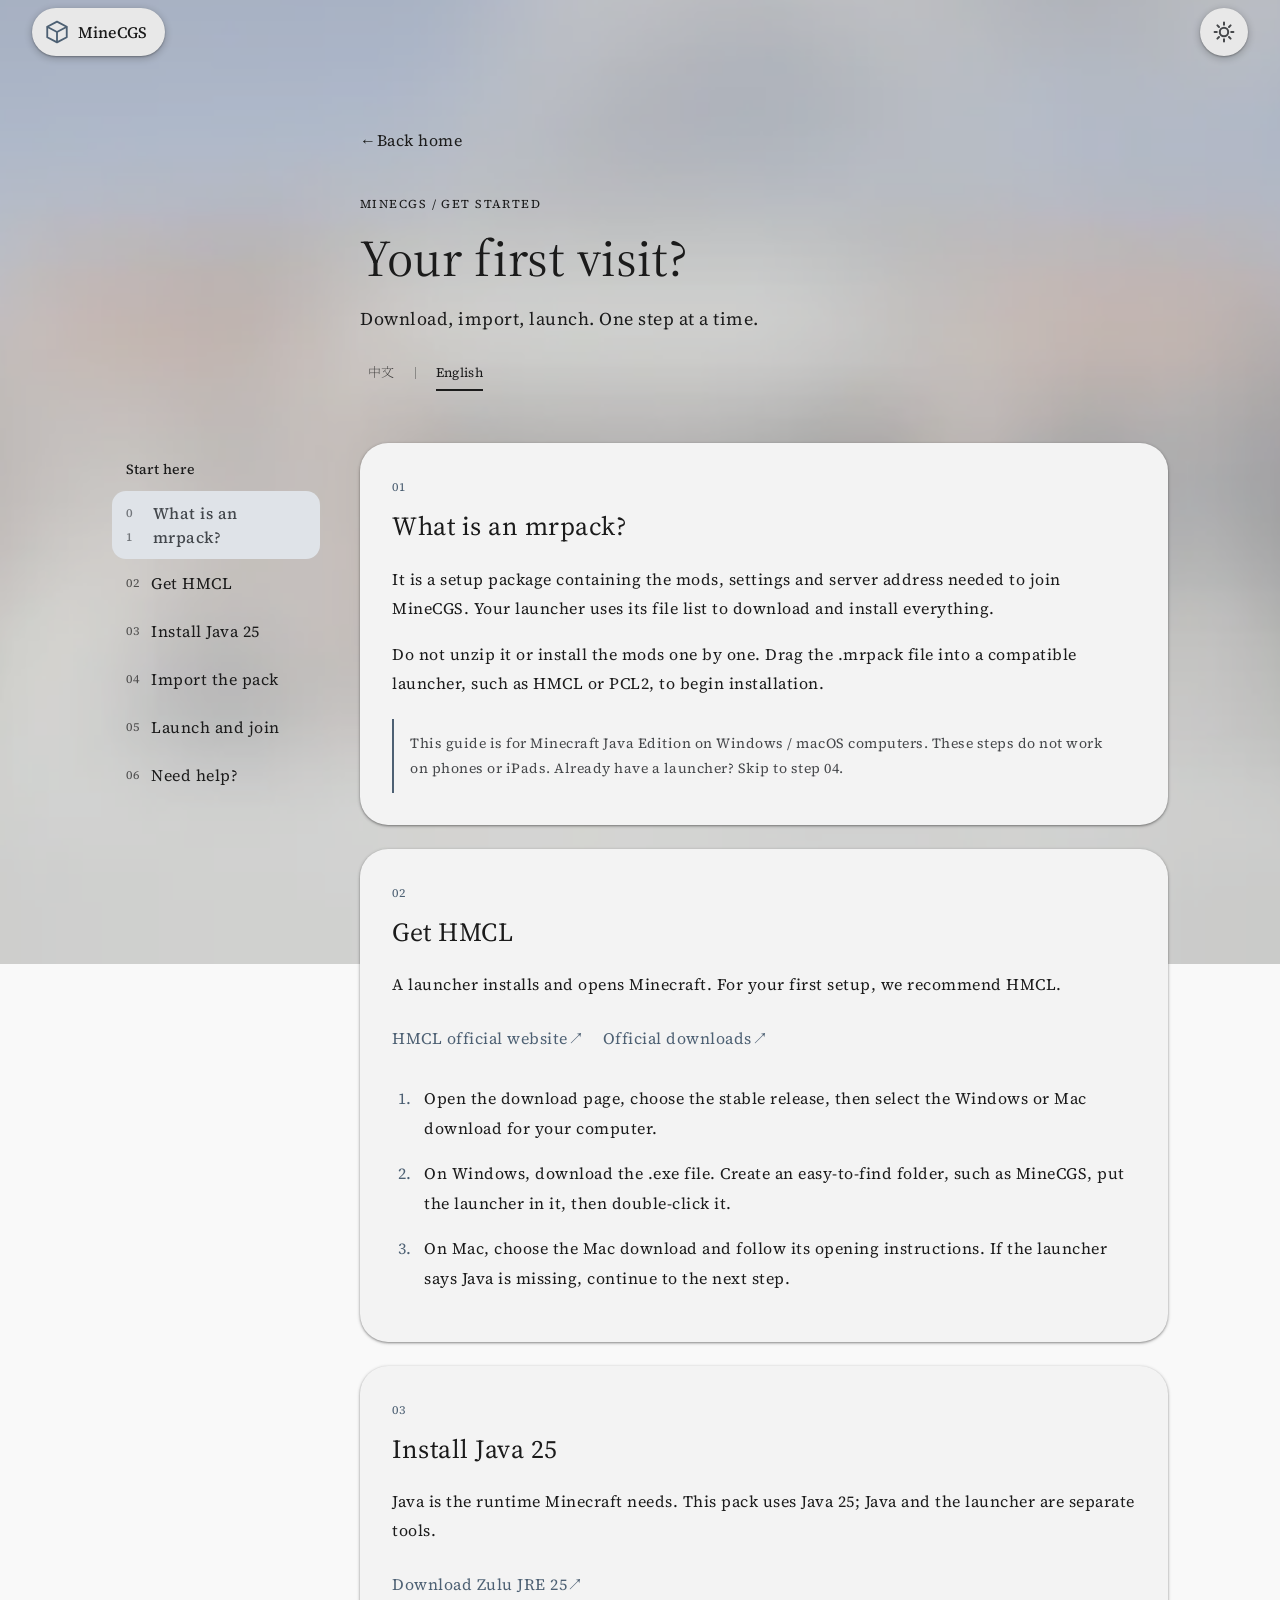
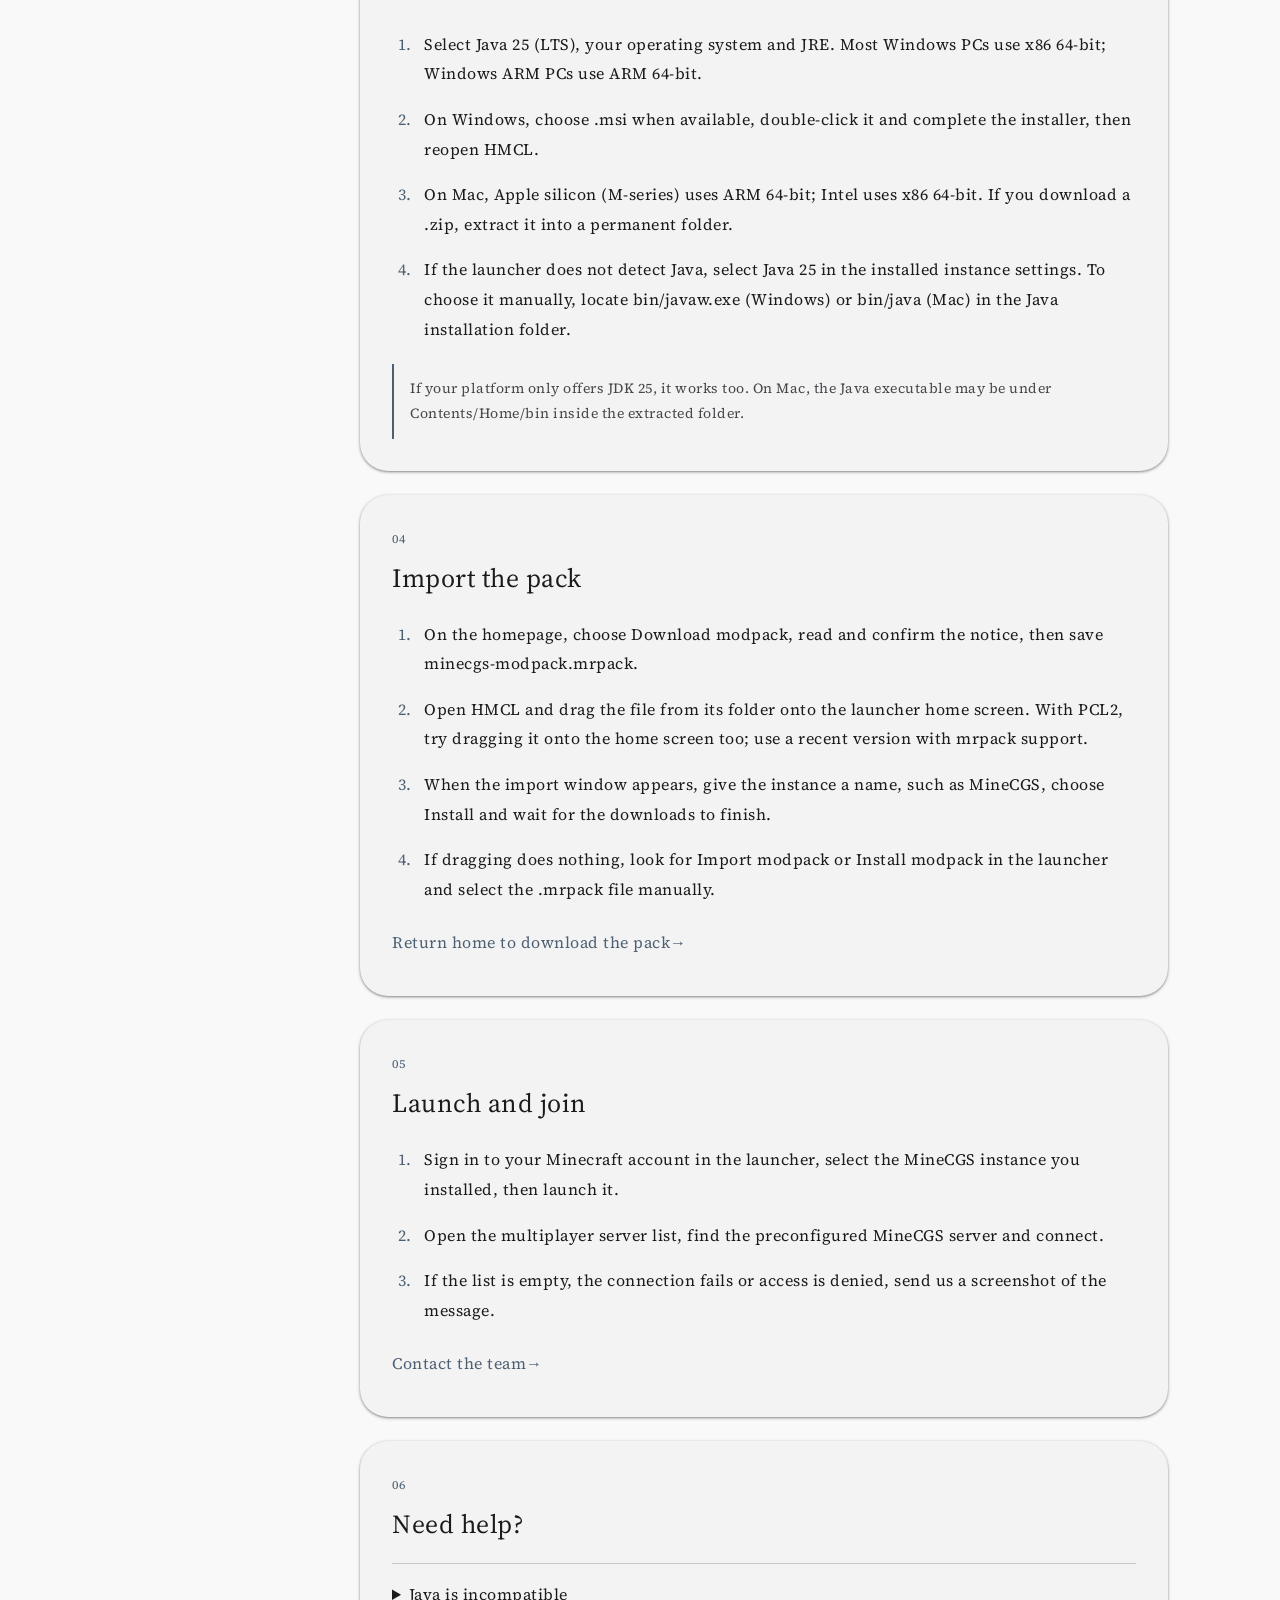
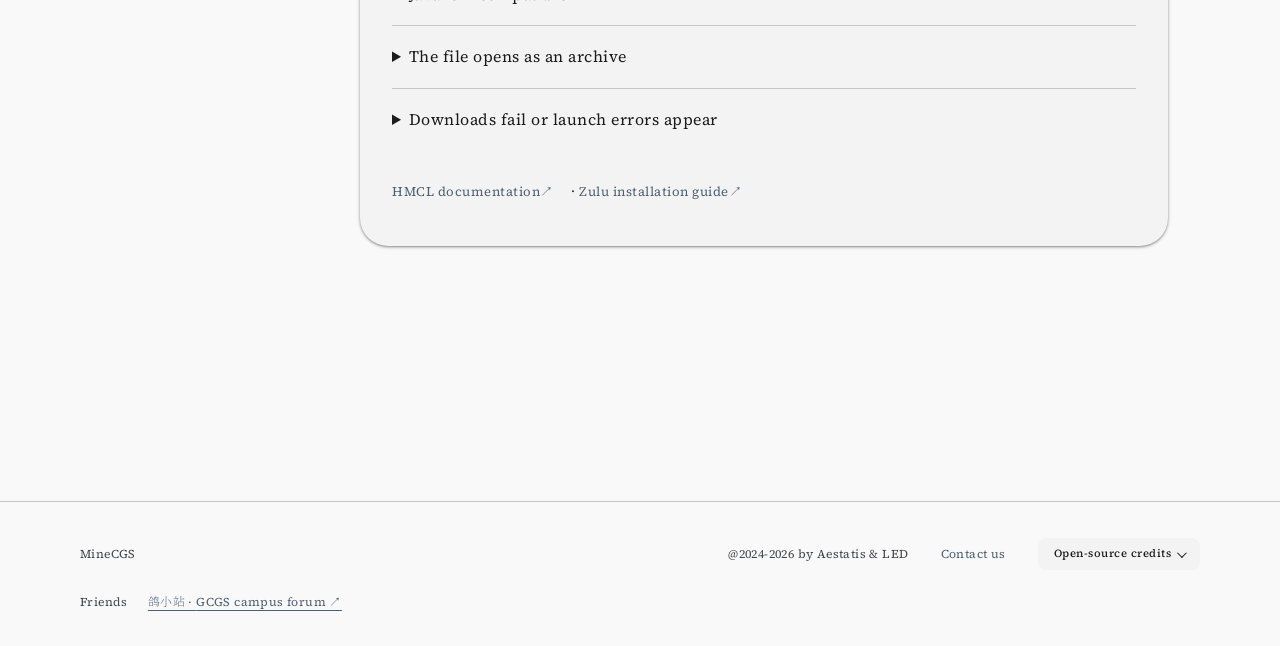
==== commit 4781405a: "Add Gexzh campus forum friend link to site footers" ====
--- a/install.html
+++ b/install.html
@@ -8,10 +8,10 @@
   <link rel="icon" type="image/png" href="favicon.png?v=107" sizes="256x256" />
   <link rel="apple-touch-icon" href="apple-touch-icon.png?v=107" sizes="180x180" />
   <meta name="description" content="第一次加入 MineCGS？从下载 HMCL、安装 Java 25 到导入 mrpack，一步一步开始。" />
-  <link rel="stylesheet" href="fonts/jinshu.css?v=140" />
-  <link rel="preload" href="fonts/jinshu-light.woff2?v=140" as="font" type="font/woff2" crossorigin />
+  <link rel="stylesheet" href="fonts/jinshu.css?v=144" />
+  <link rel="preload" href="fonts/jinshu-light.woff2?v=144" as="font" type="font/woff2" crossorigin />
   <!-- ?v= 资源版本号：发布站无缓存响应头时击穿浏览器启发式缓存，改版即换号 -->
-  <link rel="stylesheet" href="style.min.css?v=142" />
+  <link rel="stylesheet" href="style.min.css?v=144" />
 
 <link rel="stylesheet" href="install.min.css?v=140" />
 </head><body class="guide-page"><div class="page-bg guide-bg" aria-hidden="true"><div class="page-bg__image"></div></div><a class="skip-link" href="#guide-content">跳至教程</a><header class="top-bar" id="topBar">
@@ -57,5 +57,9 @@
           </div>
         </details>
       </div>
+      <div class="site-footer__friends body-small">
+        <span>友情链接</span>
+        <a href="https://gexzh.com/" target="_blank" rel="noopener noreferrer"><span>鸽小站</span><span aria-hidden="true"> · </span><span>GCGS 校园论坛</span><span aria-hidden="true"> ↗</span></a>
+      </div>
     </div>
-  </footer><script defer src="install-copy.min.js?v=140"></script><script defer src="i18n.min.js?v=143"></script><script defer src="theme-tokens.js?v=140"></script><script defer src="main.min.js?v=140"></script><script defer src="install.min.js?v=140"></script></body></html>
+  </footer><script defer src="install-copy.min.js?v=140"></script><script defer src="i18n.min.js?v=144"></script><script defer src="theme-tokens.js?v=140"></script><script defer src="main.min.js?v=140"></script><script defer src="install.min.js?v=140"></script></body></html>
--- a/fonts/jinshu.css
+++ b/fonts/jinshu.css
@@ -1,6 +1,6 @@
 /* Chill JinshuSong CC v1.7, Light / Text Regular. Chinese-only website subsets; OFL-1.1. */
 @font-face { font-family: "Source Serif 4"; font-style: normal; font-weight: 400 500; font-display: swap; src: url("./source-serif4-latin.woff2?v=140") format("woff2"); }
-@font-face { font-family: "Chill JinshuSong Text"; font-style: normal; font-weight: 400; font-display: swap; src: url("./jinshu-light.woff2?v=140") format("woff2"); unicode-range: U+3001,U+3002,U+4E00,U+4E0A,U+4E0B,U+4E0D,U+4E0E,U+4E1C,U+4E24,U+4E25,U+4E2A,U+4E2D,U+4E3A,U+4E3B,U+4E5F,U+4E66,U+4E8E,U+4EA7,U+4EBA,U+4EC5,U+4ECB,U+4EE3,U+4EE5,U+4EEC,U+4F01,U+4F1A,U+4F30,U+4F4F,U+4F53,U+4F55,U+4F59,U+4F5C,U+4F7F,U+4F8B,U+4F9B,U+4FDD,U+4FE1,U+5012,U+505A,U+5149,U+5165,U+5168,U+5171,U+5173,U+5176,U+5177,U+5185,U+518D,U+51C6,U+51E0,U+51FA,U+5206,U+5207,U+5212,U+521D,U+5230,U+523B,U+524D,U+5267,U+529F,U+52A0,U+52A1,U+52A8,U+52A9,U+52BF,U+52D8,U+5305,U+5355,U+5360,U+536B,U+5373,U+53C2,U+53CC,U+53D1,U+53D6,U+53E3,U+53EF,U+53F0,U+53F3,U+53F7,U+5408,U+540C,U+540E,U+542F,U+5458,U+5473,U+548C,U+54C1,U+54CD,U+5668,U+56E0,U+56ED,U+56FD,U+56FE,U+5728,U+5730,U+573A,U+5740,U+5757,U+5766,U+57FA,U+5899,U+5907,U+590D,U+5916,U+591A,U+5927,U+5947,U+597D,U+5982,U+59CB,U+5B50,U+5B58,U+5B66,U+5B83,U+5B88,U+5B89,U+5B8B,U+5B8C,U+5B98,U+5B9E,U+5BAB,U+5BBD,U+5BBF,U+5BD2,U+5BF8,U+5BF9,U+5BFC,U+5C04,U+5C06,U+5C0F,U+5C11,U+5C3A,U+5C42,U+5C4F,U+5C71,U+5D4C,U+5DE5,U+5DE6,U+5DEE,U+5DF1,U+5DF2,U+5E38,U+5E73,U+5E74,U+5E76,U+5E7F,U+5E94,U+5E95,U+5EA6,U+5EA7,U+5ECA,U+5EFA,U+5F00,U+5F0F,U+5F15,U+5F20,U+5F52,U+5F53,U+5F55,U+5F62,U+5F71,U+5F85,U+5F97,U+5FAE,U+5FFD,U+6001,U+60A8,U+60F3,U+610F,U+6210,U+6211,U+6216,U+6240,U+624B,U+6253,U+628A,U+6295,U+62CD,U+62D6,U+62E5,U+6301,U+6309,U+6362,U+636E,U+63A5,U+63A8,U+64CD,U+64CE,U+653E,U+653F,U+6559,U+6570,U+6574,U+6587,U+65AD,U+65B0,U+65B9,U+65CB,U+65E0,U+65E5,U+65F6,U+661F,U+662F,U+6653,U+66F4,U+6708,U+6709,U+670D,U+672A,U+672C,U+673A,U+6743,U+675F,U+6765,U+679C,U+67E5,U+6807,U+680B,U+6821,U+683C,U+6842,U+6848,U+6863,U+697C,U+6982,U+6A21,U+6B21,U+6B22,U+6B63,U+6BCD,U+6BCF,U+6BD4,U+6CD5,U+6D45,U+6D4B,U+6D4F,U+6D88,U+6DF1,U+6E05,U+6E38,U+6E90,U+6ED1,U+6EDA,U+6F2B,U+6FC0,U+7167,U+7247,U+7248,U+72B6,U+73A9,U+73AF,U+73B0,U+7406,U+751F,U+7528,U+7531,U+7533,U+7535,U+7559,U+7565,U+7684,U+76EE,U+76F4,U+76F8,U+770B,U+7740,U+77E5,U+786E,U+78A7,U+79D2,U+7A0B,U+7A81,U+7A97,U+7ACB,U+7AD9,U+7AEF,U+7B49,U+7B51,U+7B5B,U+7B80,U+7B97,U+7BA1,U+7C73,U+7CFB,U+7EA6,U+7EBF,U+7EC4,U+7EC6,U+7ECF,U+7ED3,U+7ED8,U+7ED9,U+7EED,U+7F29,U+7F3A,U+7F51,U+7F6E,U+7FFB,U+804A,U+8054,U+81EA,U+81F3,U+81F4,U+820D,U+822A,U+8272,U+8282,U+82E5,U+8749,U+884C,U+88AB,U+88C5,U+8981,U+89C4,U+89C6,U+89C8,U+89C9,U+89D2,U+8A00,U+8BA1,U+8BA4,U+8BA9,U+8BB0,U+8BB8,U+8BBE,U+8BBF,U+8BCA,U+8BED,U+8BF7,U+8BFB,U+8BFE,U+8C22,U+8C28,U+8D1F,U+8D23,U+8D26,U+8D77,U+8D85,U+8DF3,U+8F6C,U+8F6E,U+8F74,U+8F7B,U+8F7D,U+8F85,U+8FBE,U+8FCE,U+8FD9,U+8FDB,U+8FDD,U+8FDE,U+9000,U+9002,U+9009,U+9010,U+9020,U+9053,U+90E8,U+90FD,U+914D,U+91CC,U+91CD,U+91CF,U+94FE,U+9526,U+952E,U+95E8,U+95EE,U+95F4,U+9605,U+9636,U+9645,U+9650,U+9662,U+968F,U+96F7,U+9762,U+9875,U+9879,U+987B,U+9884,U+9996,U+9A8C,U+9AD8,U+9F20,U+9F50,U+FF08,U+FF09,U+FF0C,U+FF1A,U+FF1B; }
-@font-face { font-family: "Chill JinshuSong Text"; font-style: normal; font-weight: 400; font-display: swap; src: url("./jinshu-light-guide.woff2?v=140") format("woff2"); unicode-range: U+4E48,U+4E86,U+4E9B,U+4EC0,U+4ECD,U+4ECE,U+4EF6,U+4EFD,U+4F18,U+4F4D,U+4F60,U+4FEE,U+5148,U+517C,U+51FB,U+5217,U+521A,U+5357,U+5361,U+538B,U+53BB,U+53CA,U+53CD,U+53EA,U+540D,U+5411,U+5426,U+542B,U+56DE,U+56FA,U+5883,U+5931,U+5939,U+5957,U+5B9A,U+5BB9,U+5C1D,U+5C31,U+5FD7,U+622A,U+6237,U+627E,U+62A5,U+62E9,U+6307,U+63D0,U+652F,U+6539,U+65E7,U+660E,U+6613,U+67D0,U+68C0,U+6B65,U+6CA1,U+70B9,U+7136,U+754C,U+767B,U+7840,U+793A,U+79F0,U+7A33,U+7A7A,U+7B2C,U+7EDC,U+7EDF,U+7EE7,U+7F00,U+800C,U+80FD,U+8111,U+82AF,U+8350,U+8868,U+897F,U+89E3,U+8BD5,U+8BE5,U+8BF4,U+8D25,U+8F6F,U+8FD0,U+8FD4,U+9519,U+95ED,U+9700,U+9AA4,U+FF1F; }
-@font-face { font-family: "Chill JinshuSong Text"; font-style: normal; font-weight: 500; font-display: swap; src: url("./jinshu-regular.woff2?v=140") format("woff2"); unicode-range: U+3001,U+3002,U+4E00,U+4E0A,U+4E0B,U+4E0D,U+4E0E,U+4E1C,U+4E24,U+4E25,U+4E2A,U+4E2D,U+4E3A,U+4E3B,U+4E5F,U+4E66,U+4E8E,U+4EA7,U+4EBA,U+4EC5,U+4ECB,U+4EE3,U+4EE5,U+4EEC,U+4F01,U+4F1A,U+4F30,U+4F4F,U+4F53,U+4F55,U+4F59,U+4F5C,U+4F7F,U+4F8B,U+4F9B,U+4FDD,U+4FE1,U+5012,U+505A,U+5149,U+5165,U+5168,U+5171,U+5173,U+5176,U+5177,U+5185,U+518D,U+51C6,U+51E0,U+51FA,U+5206,U+5207,U+5212,U+521D,U+5230,U+523B,U+524D,U+5267,U+529F,U+52A0,U+52A1,U+52A8,U+52A9,U+52BF,U+52D8,U+5305,U+5355,U+5360,U+536B,U+5373,U+53C2,U+53CC,U+53D1,U+53D6,U+53E3,U+53EF,U+53F0,U+53F3,U+53F7,U+5408,U+540C,U+540E,U+542F,U+5458,U+5473,U+548C,U+54C1,U+54CD,U+5668,U+56E0,U+56ED,U+56FD,U+56FE,U+5728,U+5730,U+573A,U+5740,U+5757,U+5766,U+57FA,U+5899,U+5907,U+590D,U+5916,U+591A,U+5927,U+5947,U+597D,U+5982,U+59CB,U+5B50,U+5B58,U+5B66,U+5B83,U+5B88,U+5B89,U+5B8B,U+5B8C,U+5B98,U+5B9E,U+5BAB,U+5BBD,U+5BBF,U+5BD2,U+5BF8,U+5BF9,U+5BFC,U+5C04,U+5C06,U+5C0F,U+5C11,U+5C3A,U+5C42,U+5C4F,U+5C71,U+5D4C,U+5DE5,U+5DE6,U+5DEE,U+5DF1,U+5DF2,U+5E38,U+5E73,U+5E74,U+5E76,U+5E7F,U+5E94,U+5E95,U+5EA6,U+5EA7,U+5ECA,U+5EFA,U+5F00,U+5F0F,U+5F15,U+5F20,U+5F52,U+5F53,U+5F55,U+5F62,U+5F71,U+5F85,U+5F97,U+5FAE,U+5FFD,U+6001,U+60A8,U+60F3,U+610F,U+6210,U+6211,U+6216,U+6240,U+624B,U+6253,U+628A,U+6295,U+62CD,U+62D6,U+62E5,U+6301,U+6309,U+6362,U+636E,U+63A5,U+63A8,U+64CD,U+64CE,U+653E,U+653F,U+6559,U+6570,U+6574,U+6587,U+65AD,U+65B0,U+65B9,U+65CB,U+65E0,U+65E5,U+65F6,U+661F,U+662F,U+6653,U+66F4,U+6708,U+6709,U+670D,U+672A,U+672C,U+673A,U+6743,U+675F,U+6765,U+679C,U+67E5,U+6807,U+680B,U+6821,U+683C,U+6842,U+6848,U+6863,U+697C,U+6982,U+6A21,U+6B21,U+6B22,U+6B63,U+6BCD,U+6BCF,U+6BD4,U+6CD5,U+6D45,U+6D4B,U+6D4F,U+6D88,U+6DF1,U+6E05,U+6E38,U+6E90,U+6ED1,U+6EDA,U+6F2B,U+6FC0,U+7167,U+7247,U+7248,U+72B6,U+73A9,U+73AF,U+73B0,U+7406,U+751F,U+7528,U+7531,U+7533,U+7535,U+7559,U+7565,U+7684,U+76EE,U+76F4,U+76F8,U+770B,U+7740,U+77E5,U+786E,U+78A7,U+79D2,U+7A0B,U+7A81,U+7A97,U+7ACB,U+7AD9,U+7AEF,U+7B49,U+7B51,U+7B5B,U+7B80,U+7B97,U+7BA1,U+7C73,U+7CFB,U+7EA6,U+7EBF,U+7EC4,U+7EC6,U+7ECF,U+7ED3,U+7ED8,U+7ED9,U+7EED,U+7F29,U+7F3A,U+7F51,U+7F6E,U+7FFB,U+804A,U+8054,U+81EA,U+81F3,U+81F4,U+820D,U+822A,U+8272,U+8282,U+82E5,U+8749,U+884C,U+88AB,U+88C5,U+8981,U+89C4,U+89C6,U+89C8,U+89C9,U+89D2,U+8A00,U+8BA1,U+8BA4,U+8BA9,U+8BB0,U+8BB8,U+8BBE,U+8BBF,U+8BCA,U+8BED,U+8BF7,U+8BFB,U+8BFE,U+8C22,U+8C28,U+8D1F,U+8D23,U+8D26,U+8D77,U+8D85,U+8DF3,U+8F6C,U+8F6E,U+8F74,U+8F7B,U+8F7D,U+8F85,U+8FBE,U+8FCE,U+8FD9,U+8FDB,U+8FDD,U+8FDE,U+9000,U+9002,U+9009,U+9010,U+9020,U+9053,U+90E8,U+90FD,U+914D,U+91CC,U+91CD,U+91CF,U+94FE,U+9526,U+952E,U+95E8,U+95EE,U+95F4,U+9605,U+9636,U+9645,U+9650,U+9662,U+968F,U+96F7,U+9762,U+9875,U+9879,U+987B,U+9884,U+9996,U+9A8C,U+9AD8,U+9F20,U+9F50,U+FF08,U+FF09,U+FF0C,U+FF1A,U+FF1B; }
-@font-face { font-family: "Chill JinshuSong Text"; font-style: normal; font-weight: 500; font-display: swap; src: url("./jinshu-regular-guide.woff2?v=140") format("woff2"); unicode-range: U+4E48,U+4E86,U+4E9B,U+4EC0,U+4ECD,U+4ECE,U+4EF6,U+4EFD,U+4F18,U+4F4D,U+4F60,U+4FEE,U+5148,U+517C,U+51FB,U+5217,U+521A,U+5357,U+5361,U+538B,U+53BB,U+53CA,U+53CD,U+53EA,U+540D,U+5411,U+5426,U+542B,U+56DE,U+56FA,U+5883,U+5931,U+5939,U+5957,U+5B9A,U+5BB9,U+5C1D,U+5C31,U+5FD7,U+622A,U+6237,U+627E,U+62A5,U+62E9,U+6307,U+63D0,U+652F,U+6539,U+65E7,U+660E,U+6613,U+67D0,U+68C0,U+6B65,U+6CA1,U+70B9,U+7136,U+754C,U+767B,U+7840,U+793A,U+79F0,U+7A33,U+7A7A,U+7B2C,U+7EDC,U+7EDF,U+7EE7,U+7F00,U+800C,U+80FD,U+8111,U+82AF,U+8350,U+8868,U+897F,U+89E3,U+8BD5,U+8BE5,U+8BF4,U+8D25,U+8F6F,U+8FD0,U+8FD4,U+9519,U+95ED,U+9700,U+9AA4,U+FF1F; }
+@font-face { font-family: "Chill JinshuSong Text"; font-style: normal; font-weight: 400; font-display: swap; src: url("./jinshu-light.woff2?v=144") format("woff2"); unicode-range: U+3001,U+3002,U+4E00,U+4E0A,U+4E0B,U+4E0D,U+4E0E,U+4E1C,U+4E24,U+4E25,U+4E2A,U+4E2D,U+4E3A,U+4E3B,U+4E5F,U+4E66,U+4E8E,U+4EA7,U+4EBA,U+4EC5,U+4ECB,U+4EE3,U+4EE5,U+4EEC,U+4F01,U+4F1A,U+4F30,U+4F4F,U+4F53,U+4F55,U+4F59,U+4F5C,U+4F7F,U+4F8B,U+4F9B,U+4FDD,U+4FE1,U+5012,U+505A,U+5149,U+5165,U+5168,U+5171,U+5173,U+5176,U+5177,U+5185,U+518D,U+51C6,U+51E0,U+51FA,U+5206,U+5207,U+5212,U+521D,U+5230,U+523B,U+524D,U+5267,U+529F,U+52A0,U+52A1,U+52A8,U+52A9,U+52BF,U+52D8,U+5305,U+5355,U+5360,U+536B,U+5373,U+53C2,U+53CB,U+53CC,U+53D1,U+53D6,U+53E3,U+53EF,U+53F0,U+53F3,U+53F7,U+5408,U+540C,U+540E,U+542F,U+5458,U+5473,U+548C,U+54C1,U+54CD,U+5668,U+56E0,U+56ED,U+56FD,U+56FE,U+5728,U+5730,U+573A,U+5740,U+5757,U+575B,U+5766,U+57FA,U+5899,U+5907,U+590D,U+5916,U+591A,U+5927,U+5947,U+597D,U+5982,U+59CB,U+5B50,U+5B58,U+5B66,U+5B83,U+5B88,U+5B89,U+5B8B,U+5B8C,U+5B98,U+5B9E,U+5BAB,U+5BBD,U+5BBF,U+5BD2,U+5BF8,U+5BF9,U+5BFC,U+5C04,U+5C06,U+5C0F,U+5C11,U+5C3A,U+5C42,U+5C4F,U+5C71,U+5D4C,U+5DE5,U+5DE6,U+5DEE,U+5DF1,U+5DF2,U+5E38,U+5E73,U+5E74,U+5E76,U+5E7F,U+5E94,U+5E95,U+5EA6,U+5EA7,U+5ECA,U+5EFA,U+5F00,U+5F0F,U+5F15,U+5F20,U+5F52,U+5F53,U+5F55,U+5F62,U+5F71,U+5F85,U+5F97,U+5FAE,U+5FFD,U+6001,U+60A8,U+60C5,U+60F3,U+610F,U+6210,U+6211,U+6216,U+6240,U+624B,U+6253,U+628A,U+6295,U+62CD,U+62D6,U+62E5,U+6301,U+6309,U+6362,U+636E,U+63A5,U+63A8,U+64CD,U+64CE,U+653E,U+653F,U+6559,U+6570,U+6574,U+6587,U+65AD,U+65B0,U+65B9,U+65CB,U+65E0,U+65E5,U+65F6,U+661F,U+662F,U+6653,U+66F4,U+6708,U+6709,U+670D,U+672A,U+672C,U+673A,U+6743,U+675F,U+6765,U+679C,U+67E5,U+6807,U+680B,U+6821,U+683C,U+6842,U+6848,U+6863,U+697C,U+6982,U+6A21,U+6B21,U+6B22,U+6B63,U+6BCD,U+6BCF,U+6BD4,U+6CD5,U+6D45,U+6D4B,U+6D4F,U+6D88,U+6DF1,U+6E05,U+6E38,U+6E90,U+6ED1,U+6EDA,U+6F2B,U+6FC0,U+7167,U+7247,U+7248,U+72B6,U+73A9,U+73AF,U+73B0,U+7406,U+751F,U+7528,U+7531,U+7533,U+7535,U+7559,U+7565,U+7684,U+76EE,U+76F4,U+76F8,U+770B,U+7740,U+77E5,U+786E,U+78A7,U+79D2,U+7A0B,U+7A81,U+7A97,U+7ACB,U+7AD9,U+7AEF,U+7B49,U+7B51,U+7B5B,U+7B80,U+7B97,U+7BA1,U+7C73,U+7CFB,U+7EA6,U+7EBF,U+7EC4,U+7EC6,U+7ECF,U+7ED3,U+7ED8,U+7ED9,U+7EED,U+7F29,U+7F3A,U+7F51,U+7F6E,U+7FFB,U+804A,U+8054,U+81EA,U+81F3,U+81F4,U+820D,U+822A,U+8272,U+8282,U+82E5,U+8749,U+884C,U+88AB,U+88C5,U+8981,U+89C4,U+89C6,U+89C8,U+89C9,U+89D2,U+8A00,U+8BA1,U+8BA4,U+8BA9,U+8BB0,U+8BB8,U+8BBA,U+8BBE,U+8BBF,U+8BCA,U+8BED,U+8BF7,U+8BFB,U+8BFE,U+8C22,U+8C28,U+8D1F,U+8D23,U+8D26,U+8D77,U+8D85,U+8DF3,U+8F6C,U+8F6E,U+8F74,U+8F7B,U+8F7D,U+8F85,U+8FBE,U+8FCE,U+8FD9,U+8FDB,U+8FDD,U+8FDE,U+9000,U+9002,U+9009,U+9010,U+9020,U+9053,U+90E8,U+90FD,U+914D,U+91CC,U+91CD,U+91CF,U+94FE,U+9526,U+952E,U+95E8,U+95EE,U+95F4,U+9605,U+9636,U+9645,U+9650,U+9662,U+968F,U+96F7,U+9762,U+9875,U+9879,U+987B,U+9884,U+9996,U+9A8C,U+9AD8,U+9E3D,U+9F20,U+9F50,U+FF08,U+FF09,U+FF0C,U+FF1A,U+FF1B; }
+@font-face { font-family: "Chill JinshuSong Text"; font-style: normal; font-weight: 400; font-display: swap; src: url("./jinshu-light-guide.woff2?v=144") format("woff2"); unicode-range: U+4E48,U+4E86,U+4E9B,U+4EC0,U+4ECD,U+4ECE,U+4EF6,U+4EFD,U+4F18,U+4F4D,U+4F60,U+4FEE,U+5148,U+517C,U+51FB,U+5217,U+521A,U+5357,U+5361,U+538B,U+53BB,U+53CA,U+53CD,U+53EA,U+540D,U+5411,U+5426,U+542B,U+56DE,U+56FA,U+5883,U+5931,U+5939,U+5957,U+5B9A,U+5BB9,U+5C1D,U+5C31,U+5FD7,U+622A,U+6237,U+627E,U+62A5,U+62E9,U+6307,U+63D0,U+652F,U+6539,U+65E7,U+660E,U+6613,U+67D0,U+68C0,U+6B65,U+6CA1,U+70B9,U+7136,U+754C,U+767B,U+7840,U+793A,U+79F0,U+7A33,U+7A7A,U+7B2C,U+7EDC,U+7EDF,U+7EE7,U+7F00,U+800C,U+80FD,U+8111,U+82AF,U+8350,U+8868,U+897F,U+89E3,U+8BD5,U+8BE5,U+8BF4,U+8D25,U+8F6F,U+8FD0,U+8FD4,U+9519,U+95ED,U+9700,U+9AA4,U+FF1F; }
+@font-face { font-family: "Chill JinshuSong Text"; font-style: normal; font-weight: 500; font-display: swap; src: url("./jinshu-regular.woff2?v=144") format("woff2"); unicode-range: U+3001,U+3002,U+4E00,U+4E0A,U+4E0B,U+4E0D,U+4E0E,U+4E1C,U+4E24,U+4E25,U+4E2A,U+4E2D,U+4E3A,U+4E3B,U+4E5F,U+4E66,U+4E8E,U+4EA7,U+4EBA,U+4EC5,U+4ECB,U+4EE3,U+4EE5,U+4EEC,U+4F01,U+4F1A,U+4F30,U+4F4F,U+4F53,U+4F55,U+4F59,U+4F5C,U+4F7F,U+4F8B,U+4F9B,U+4FDD,U+4FE1,U+5012,U+505A,U+5149,U+5165,U+5168,U+5171,U+5173,U+5176,U+5177,U+5185,U+518D,U+51C6,U+51E0,U+51FA,U+5206,U+5207,U+5212,U+521D,U+5230,U+523B,U+524D,U+5267,U+529F,U+52A0,U+52A1,U+52A8,U+52A9,U+52BF,U+52D8,U+5305,U+5355,U+5360,U+536B,U+5373,U+53C2,U+53CB,U+53CC,U+53D1,U+53D6,U+53E3,U+53EF,U+53F0,U+53F3,U+53F7,U+5408,U+540C,U+540E,U+542F,U+5458,U+5473,U+548C,U+54C1,U+54CD,U+5668,U+56E0,U+56ED,U+56FD,U+56FE,U+5728,U+5730,U+573A,U+5740,U+5757,U+575B,U+5766,U+57FA,U+5899,U+5907,U+590D,U+5916,U+591A,U+5927,U+5947,U+597D,U+5982,U+59CB,U+5B50,U+5B58,U+5B66,U+5B83,U+5B88,U+5B89,U+5B8B,U+5B8C,U+5B98,U+5B9E,U+5BAB,U+5BBD,U+5BBF,U+5BD2,U+5BF8,U+5BF9,U+5BFC,U+5C04,U+5C06,U+5C0F,U+5C11,U+5C3A,U+5C42,U+5C4F,U+5C71,U+5D4C,U+5DE5,U+5DE6,U+5DEE,U+5DF1,U+5DF2,U+5E38,U+5E73,U+5E74,U+5E76,U+5E7F,U+5E94,U+5E95,U+5EA6,U+5EA7,U+5ECA,U+5EFA,U+5F00,U+5F0F,U+5F15,U+5F20,U+5F52,U+5F53,U+5F55,U+5F62,U+5F71,U+5F85,U+5F97,U+5FAE,U+5FFD,U+6001,U+60A8,U+60C5,U+60F3,U+610F,U+6210,U+6211,U+6216,U+6240,U+624B,U+6253,U+628A,U+6295,U+62CD,U+62D6,U+62E5,U+6301,U+6309,U+6362,U+636E,U+63A5,U+63A8,U+64CD,U+64CE,U+653E,U+653F,U+6559,U+6570,U+6574,U+6587,U+65AD,U+65B0,U+65B9,U+65CB,U+65E0,U+65E5,U+65F6,U+661F,U+662F,U+6653,U+66F4,U+6708,U+6709,U+670D,U+672A,U+672C,U+673A,U+6743,U+675F,U+6765,U+679C,U+67E5,U+6807,U+680B,U+6821,U+683C,U+6842,U+6848,U+6863,U+697C,U+6982,U+6A21,U+6B21,U+6B22,U+6B63,U+6BCD,U+6BCF,U+6BD4,U+6CD5,U+6D45,U+6D4B,U+6D4F,U+6D88,U+6DF1,U+6E05,U+6E38,U+6E90,U+6ED1,U+6EDA,U+6F2B,U+6FC0,U+7167,U+7247,U+7248,U+72B6,U+73A9,U+73AF,U+73B0,U+7406,U+751F,U+7528,U+7531,U+7533,U+7535,U+7559,U+7565,U+7684,U+76EE,U+76F4,U+76F8,U+770B,U+7740,U+77E5,U+786E,U+78A7,U+79D2,U+7A0B,U+7A81,U+7A97,U+7ACB,U+7AD9,U+7AEF,U+7B49,U+7B51,U+7B5B,U+7B80,U+7B97,U+7BA1,U+7C73,U+7CFB,U+7EA6,U+7EBF,U+7EC4,U+7EC6,U+7ECF,U+7ED3,U+7ED8,U+7ED9,U+7EED,U+7F29,U+7F3A,U+7F51,U+7F6E,U+7FFB,U+804A,U+8054,U+81EA,U+81F3,U+81F4,U+820D,U+822A,U+8272,U+8282,U+82E5,U+8749,U+884C,U+88AB,U+88C5,U+8981,U+89C4,U+89C6,U+89C8,U+89C9,U+89D2,U+8A00,U+8BA1,U+8BA4,U+8BA9,U+8BB0,U+8BB8,U+8BBA,U+8BBE,U+8BBF,U+8BCA,U+8BED,U+8BF7,U+8BFB,U+8BFE,U+8C22,U+8C28,U+8D1F,U+8D23,U+8D26,U+8D77,U+8D85,U+8DF3,U+8F6C,U+8F6E,U+8F74,U+8F7B,U+8F7D,U+8F85,U+8FBE,U+8FCE,U+8FD9,U+8FDB,U+8FDD,U+8FDE,U+9000,U+9002,U+9009,U+9010,U+9020,U+9053,U+90E8,U+90FD,U+914D,U+91CC,U+91CD,U+91CF,U+94FE,U+9526,U+952E,U+95E8,U+95EE,U+95F4,U+9605,U+9636,U+9645,U+9650,U+9662,U+968F,U+96F7,U+9762,U+9875,U+9879,U+987B,U+9884,U+9996,U+9A8C,U+9AD8,U+9E3D,U+9F20,U+9F50,U+FF08,U+FF09,U+FF0C,U+FF1A,U+FF1B; }
+@font-face { font-family: "Chill JinshuSong Text"; font-style: normal; font-weight: 500; font-display: swap; src: url("./jinshu-regular-guide.woff2?v=144") format("woff2"); unicode-range: U+4E48,U+4E86,U+4E9B,U+4EC0,U+4ECD,U+4ECE,U+4EF6,U+4EFD,U+4F18,U+4F4D,U+4F60,U+4FEE,U+5148,U+517C,U+51FB,U+5217,U+521A,U+5357,U+5361,U+538B,U+53BB,U+53CA,U+53CD,U+53EA,U+540D,U+5411,U+5426,U+542B,U+56DE,U+56FA,U+5883,U+5931,U+5939,U+5957,U+5B9A,U+5BB9,U+5C1D,U+5C31,U+5FD7,U+622A,U+6237,U+627E,U+62A5,U+62E9,U+6307,U+63D0,U+652F,U+6539,U+65E7,U+660E,U+6613,U+67D0,U+68C0,U+6B65,U+6CA1,U+70B9,U+7136,U+754C,U+767B,U+7840,U+793A,U+79F0,U+7A33,U+7A7A,U+7B2C,U+7EDC,U+7EDF,U+7EE7,U+7F00,U+800C,U+80FD,U+8111,U+82AF,U+8350,U+8868,U+897F,U+89E3,U+8BD5,U+8BE5,U+8BF4,U+8D25,U+8F6F,U+8FD0,U+8FD4,U+9519,U+95ED,U+9700,U+9AA4,U+FF1F; }
--- a/style.min.css
+++ b/style.min.css
@@ -1 +1 @@
-:root{--md-ref-palette-primary20: #1f3243;--md-ref-palette-primary30: #36495a;--md-ref-palette-primary40: #4d6073;--md-ref-palette-primary80: #b5c9de;--md-ref-palette-primary90: #d1e5fb;--md-ref-palette-primary100: #ffffff;--md-ref-palette-secondary20: #2d3135;--md-ref-palette-secondary30: #43474c;--md-ref-palette-secondary40: #5b5f64;--md-ref-palette-secondary80: #c3c7cc;--md-ref-palette-secondary90: #dfe3e8;--md-ref-palette-secondary100: #ffffff;--md-ref-palette-tertiary20: #28313e;--md-ref-palette-tertiary30: #3e4755;--md-ref-palette-tertiary40: #565f6d;--md-ref-palette-tertiary80: #bec7d8;--md-ref-palette-tertiary90: #dae3f4;--md-ref-palette-tertiary100: #ffffff;--md-ref-palette-error20: #690005;--md-ref-palette-error30: #93000a;--md-ref-palette-error40: #ba1a1a;--md-ref-palette-error80: #ffb4ab;--md-ref-palette-error90: #ffdad6;--md-ref-palette-error100: #ffffff;--md-ref-palette-neutral0: #000000;--md-ref-palette-neutral4: #0e0e0e;--md-ref-palette-neutral6: #131313;--md-ref-palette-neutral10: #1b1b1b;--md-ref-palette-neutral12: #1f1f1f;--md-ref-palette-neutral17: #2a2a2a;--md-ref-palette-neutral20: #303030;--md-ref-palette-neutral22: #353535;--md-ref-palette-neutral24: #393939;--md-ref-palette-neutral87: #dadada;--md-ref-palette-neutral90: #e2e2e2;--md-ref-palette-neutral92: #e8e8e8;--md-ref-palette-neutral94: #eeeeee;--md-ref-palette-neutral95: #f1f1f1;--md-ref-palette-neutral96: #f3f3f3;--md-ref-palette-neutral98: #f9f9f9;--md-ref-palette-neutral100: #ffffff;--md-ref-palette-neutral-variant30: #45474a;--md-ref-palette-neutral-variant50: #76777a;--md-ref-palette-neutral-variant60: #909194;--md-ref-palette-neutral-variant80: #c6c6c9;--md-ref-palette-neutral-variant90: #e2e2e5;}:root{color-scheme: light;--md-sys-color-primary: #4d6073;--md-sys-color-on-primary: #ffffff;--md-sys-color-primary-container: #d1e5fb;--md-sys-color-on-primary-container: #36495a;--md-sys-color-secondary: #5b5f64;--md-sys-color-on-secondary: #ffffff;--md-sys-color-secondary-container: #dfe3e8;--md-sys-color-on-secondary-container: #43474c;--md-sys-color-tertiary: #565f6d;--md-sys-color-on-tertiary: #ffffff;--md-sys-color-tertiary-container: #dae3f4;--md-sys-color-on-tertiary-container: #3e4755;--md-sys-color-error: #ba1a1a;--md-sys-color-on-error: #ffffff;--md-sys-color-error-container: #ffdad6;--md-sys-color-on-error-container: #93000a;--md-sys-color-background: #f9f9f9;--md-sys-color-on-background: #1b1b1b;--md-sys-color-surface: #f9f9f9;--md-sys-color-on-surface: #1b1b1b;--md-sys-color-surface-variant: #e2e2e5;--md-sys-color-on-surface-variant: #45474a;--md-sys-color-surface-dim: #dadada;--md-sys-color-surface-bright: #f9f9f9;--md-sys-color-surface-container-lowest: #ffffff;--md-sys-color-surface-container-low: #f3f3f3;--md-sys-color-surface-container: #eeeeee;--md-sys-color-surface-container-high: #e8e8e8;--md-sys-color-surface-container-highest: #e2e2e2;--md-sys-color-outline: #76777a;--md-sys-color-outline-variant: #c6c6c9;--md-sys-color-shadow: #000000;--md-sys-color-scrim: #000000;--md-sys-color-inverse-surface: #303030;--md-sys-color-inverse-on-surface: #f1f1f1;--md-sys-color-inverse-primary: #b5c9de;}[data-theme="dark"]{color-scheme: dark;--md-sys-color-primary: #b5c9de;--md-sys-color-on-primary: #1f3243;--md-sys-color-primary-container: #36495a;--md-sys-color-on-primary-container: #d1e5fb;--md-sys-color-secondary: #c3c7cc;--md-sys-color-on-secondary: #2d3135;--md-sys-color-secondary-container: #43474c;--md-sys-color-on-secondary-container: #dfe3e8;--md-sys-color-tertiary: #bec7d8;--md-sys-color-on-tertiary: #28313e;--md-sys-color-tertiary-container: #3e4755;--md-sys-color-on-tertiary-container: #dae3f4;--md-sys-color-error: #ffb4ab;--md-sys-color-on-error: #690005;--md-sys-color-error-container: #93000a;--md-sys-color-on-error-container: #ffdad6;--md-sys-color-background: #131313;--md-sys-color-on-background: #e2e2e2;--md-sys-color-surface: #131313;--md-sys-color-on-surface: #e2e2e2;--md-sys-color-surface-variant: #45474a;--md-sys-color-on-surface-variant: #c6c6c9;--md-sys-color-surface-dim: #131313;--md-sys-color-surface-bright: #393939;--md-sys-color-surface-container-lowest: #0e0e0e;--md-sys-color-surface-container-low: #1b1b1b;--md-sys-color-surface-container: #1f1f1f;--md-sys-color-surface-container-high: #2a2a2a;--md-sys-color-surface-container-highest: #353535;--md-sys-color-outline: #909194;--md-sys-color-outline-variant: #45474a;--md-sys-color-shadow: #000000;--md-sys-color-scrim: #000000;--md-sys-color-inverse-surface: #e2e2e2;--md-sys-color-inverse-on-surface: #303030;--md-sys-color-inverse-primary: #4d6073;}:root{--md-ref-typeface-brand: "Source Serif 4","Chill JinshuSong Text","Noto Serif SC","Songti SC",SimSun,Georgia,serif;--md-ref-typeface-plain: "Source Serif 4","Chill JinshuSong Text","Noto Serif SC","Songti SC",SimSun,Georgia,serif;--md-typescale-display-large-font-family: var(--md-ref-typeface-brand);--md-typescale-display-large-font-weight: 400;--md-typescale-display-large-font-size: 57px;--md-typescale-display-large-line-height: 64px;--md-typescale-display-large-letter-spacing: -0.25px;--md-typescale-display-medium-font-family: var(--md-ref-typeface-brand);--md-typescale-display-medium-font-weight: 400;--md-typescale-display-medium-font-size: 45px;--md-typescale-display-medium-line-height: 52px;--md-typescale-display-medium-letter-spacing: 0;--md-typescale-display-small-font-family: var(--md-ref-typeface-brand);--md-typescale-display-small-font-weight: 400;--md-typescale-display-small-font-size: 36px;--md-typescale-display-small-line-height: 44px;--md-typescale-display-small-letter-spacing: 0;--md-typescale-headline-large-font-family: var(--md-ref-typeface-brand);--md-typescale-headline-large-font-weight: 400;--md-typescale-headline-large-font-size: 32px;--md-typescale-headline-large-line-height: 40px;--md-typescale-headline-large-letter-spacing: 0;--md-typescale-headline-medium-font-family: var(--md-ref-typeface-brand);--md-typescale-headline-medium-font-weight: 400;--md-typescale-headline-medium-font-size: 28px;--md-typescale-headline-medium-line-height: 36px;--md-typescale-headline-medium-letter-spacing: 0;--md-typescale-headline-small-font-family: var(--md-ref-typeface-brand);--md-typescale-headline-small-font-weight: 400;--md-typescale-headline-small-font-size: 24px;--md-typescale-headline-small-line-height: 32px;--md-typescale-headline-small-letter-spacing: 0;--md-typescale-title-large-font-family: var(--md-ref-typeface-brand);--md-typescale-title-large-font-weight: 400;--md-typescale-title-large-font-size: 22px;--md-typescale-title-large-line-height: 28px;--md-typescale-title-large-letter-spacing: 0;--md-typescale-title-medium-font-family: var(--md-ref-typeface-brand);--md-typescale-title-medium-font-weight: 500;--md-typescale-title-medium-font-size: 16px;--md-typescale-title-medium-line-height: 24px;--md-typescale-title-medium-letter-spacing: 0.15px;--md-typescale-title-small-font-family: var(--md-ref-typeface-brand);--md-typescale-title-small-font-weight: 500;--md-typescale-title-small-font-size: 14px;--md-typescale-title-small-line-height: 20px;--md-typescale-title-small-letter-spacing: 0.1px;--md-typescale-body-large-font-family: var(--md-ref-typeface-plain);--md-typescale-body-large-font-weight: 400;--md-typescale-body-large-font-size: 16px;--md-typescale-body-large-line-height: 24px;--md-typescale-body-large-letter-spacing: 0.5px;--md-typescale-body-medium-font-family: var(--md-ref-typeface-plain);--md-typescale-body-medium-font-weight: 400;--md-typescale-body-medium-font-size: 14px;--md-typescale-body-medium-line-height: 20px;--md-typescale-body-medium-letter-spacing: 0.25px;--md-typescale-body-small-font-family: var(--md-ref-typeface-plain);--md-typescale-body-small-font-weight: 400;--md-typescale-body-small-font-size: 12px;--md-typescale-body-small-line-height: 16px;--md-typescale-body-small-letter-spacing: 0.4px;--md-typescale-label-large-font-family: var(--md-ref-typeface-plain);--md-typescale-label-large-font-weight: 500;--md-typescale-label-large-font-size: 14px;--md-typescale-label-large-line-height: 20px;--md-typescale-label-large-letter-spacing: 0.1px;--md-typescale-label-medium-font-family: var(--md-ref-typeface-plain);--md-typescale-label-medium-font-weight: 500;--md-typescale-label-medium-font-size: 12px;--md-typescale-label-medium-line-height: 16px;--md-typescale-label-medium-letter-spacing: 0.5px;--md-typescale-label-small-font-family: var(--md-ref-typeface-plain);--md-typescale-label-small-font-weight: 500;--md-typescale-label-small-font-size: 11px;--md-typescale-label-small-line-height: 16px;--md-typescale-label-small-letter-spacing: 0.5px;}.display-large{font-family: var(--md-typescale-display-large-font-family);font-size: var(--md-typescale-display-large-font-size);line-height: var(--md-typescale-display-large-line-height);letter-spacing: var(--md-typescale-display-large-letter-spacing);font-weight: var(--md-typescale-display-large-font-weight);}.display-medium{font-family: var(--md-typescale-display-medium-font-family);font-size: var(--md-typescale-display-medium-font-size);line-height: var(--md-typescale-display-medium-line-height);letter-spacing: var(--md-typescale-display-medium-letter-spacing);font-weight: var(--md-typescale-display-medium-font-weight);}.display-small{font-family: var(--md-typescale-display-small-font-family);font-size: var(--md-typescale-display-small-font-size);line-height: var(--md-typescale-display-small-line-height);letter-spacing: var(--md-typescale-display-small-letter-spacing);font-weight: var(--md-typescale-display-small-font-weight);}.headline-large{font-family: var(--md-typescale-headline-large-font-family);font-size: var(--md-typescale-headline-large-font-size);line-height: var(--md-typescale-headline-large-line-height);letter-spacing: var(--md-typescale-headline-large-letter-spacing);font-weight: var(--md-typescale-headline-large-font-weight);}.headline-medium{font-family: var(--md-typescale-headline-medium-font-family);font-size: var(--md-typescale-headline-medium-font-size);line-height: var(--md-typescale-headline-medium-line-height);letter-spacing: var(--md-typescale-headline-medium-letter-spacing);font-weight: var(--md-typescale-headline-medium-font-weight);}.headline-small{font-family: var(--md-typescale-headline-small-font-family);font-size: var(--md-typescale-headline-small-font-size);line-height: var(--md-typescale-headline-small-line-height);letter-spacing: var(--md-typescale-headline-small-letter-spacing);font-weight: var(--md-typescale-headline-small-font-weight);}.title-large{font-family: var(--md-typescale-title-large-font-family);font-size: var(--md-typescale-title-large-font-size);line-height: var(--md-typescale-title-large-line-height);letter-spacing: var(--md-typescale-title-large-letter-spacing);font-weight: var(--md-typescale-title-large-font-weight);}.title-medium{font-family: var(--md-typescale-title-medium-font-family);font-size: var(--md-typescale-title-medium-font-size);line-height: var(--md-typescale-title-medium-line-height);letter-spacing: var(--md-typescale-title-medium-letter-spacing);font-weight: var(--md-typescale-title-medium-font-weight);}.title-small{font-family: var(--md-typescale-title-small-font-family);font-size: var(--md-typescale-title-small-font-size);line-height: var(--md-typescale-title-small-line-height);letter-spacing: var(--md-typescale-title-small-letter-spacing);font-weight: var(--md-typescale-title-small-font-weight);}.body-large{font-family: var(--md-typescale-body-large-font-family);font-size: var(--md-typescale-body-large-font-size);line-height: var(--md-typescale-body-large-line-height);letter-spacing: var(--md-typescale-body-large-letter-spacing);font-weight: var(--md-typescale-body-large-font-weight);}.body-medium{font-family: var(--md-typescale-body-medium-font-family);font-size: var(--md-typescale-body-medium-font-size);line-height: var(--md-typescale-body-medium-line-height);letter-spacing: var(--md-typescale-body-medium-letter-spacing);font-weight: var(--md-typescale-body-medium-font-weight);}.body-small{font-family: var(--md-typescale-body-small-font-family);font-size: var(--md-typescale-body-small-font-size);line-height: var(--md-typescale-body-small-line-height);letter-spacing: var(--md-typescale-body-small-letter-spacing);font-weight: var(--md-typescale-body-small-font-weight);}.label-large{font-family: var(--md-typescale-label-large-font-family);font-size: var(--md-typescale-label-large-font-size);line-height: var(--md-typescale-label-large-line-height);letter-spacing: var(--md-typescale-label-large-letter-spacing);font-weight: var(--md-typescale-label-large-font-weight);}.label-medium{font-family: var(--md-typescale-label-medium-font-family);font-size: var(--md-typescale-label-medium-font-size);line-height: var(--md-typescale-label-medium-line-height);letter-spacing: var(--md-typescale-label-medium-letter-spacing);font-weight: var(--md-typescale-label-medium-font-weight);}.label-small{font-family: var(--md-typescale-label-small-font-family);font-size: var(--md-typescale-label-small-font-size);line-height: var(--md-typescale-label-small-line-height);letter-spacing: var(--md-typescale-label-small-letter-spacing);font-weight: var(--md-typescale-label-small-font-weight);}:root{--md-sys-shape-corner-none: 0;--md-sys-shape-corner-extra-small: 4px;--md-sys-shape-corner-small: 8px;--md-sys-shape-corner-medium: 12px;--md-sys-shape-corner-large: 16px;--md-sys-shape-corner-extra-large: 28px;--md-sys-shape-corner-full: 9999px;--md-sys-elevation-0: none;--md-sys-elevation-1: 0 1px 2px 0 rgba(0,0,0,0.30),0 1px 3px 1px rgba(0,0,0,0.15);--md-sys-elevation-2: 0 1px 2px 0 rgba(0,0,0,0.30),0 2px 6px 2px rgba(0,0,0,0.15);--md-sys-elevation-3: 0 1px 3px 0 rgba(0,0,0,0.30),0 4px 8px 3px rgba(0,0,0,0.15);--md-sys-elevation-4: 0 2px 3px 0 rgba(0,0,0,0.30),0 6px 10px 4px rgba(0,0,0,0.15);--md-sys-elevation-5: 0 4px 4px 0 rgba(0,0,0,0.30),0 8px 12px 6px rgba(0,0,0,0.15);--md-sys-motion-duration-short4: 200ms;--md-sys-motion-duration-medium1: 250ms;--md-sys-motion-duration-medium2: 300ms;--md-sys-motion-duration-medium3: 350ms;--md-sys-motion-duration-medium4: 400ms;--md-sys-motion-duration-long1: 450ms;--md-sys-motion-duration-long2: 500ms;--md-sys-motion-easing-emphasized: cubic-bezier(0.2,0,0,1);--md-sys-motion-easing-emphasized-decelerate: cubic-bezier(0.05,0.7,0.1,1);--md-sys-motion-easing-emphasized-accelerate: cubic-bezier(0.3,0,0.8,0.15);--md-sys-motion-easing-standard: cubic-bezier(0.2,0,0,1);--md-sys-motion-easing-standard-decelerate: cubic-bezier(0,0,0,1);--md-sys-motion-easing-standard-accelerate: cubic-bezier(0.3,0,1,1);--md-sys-state-hover-opacity: 0.08;--md-sys-state-focus-opacity: 0.12;--md-sys-state-pressed-opacity: 0.12;--md-sys-state-dragged-opacity: 0.16;}:root{--md-button-container-height: 40px;--md-button-container-shape: var(--md-sys-shape-corner-full);--md-button-icon-size: 18px;--md-button-label-text-font: var(--md-typescale-label-large-font-family);--md-button-outline-width: 1px;--md-filled-button-container-color: var(--md-sys-color-primary);--md-filled-button-label-text-color: var(--md-sys-color-on-primary);--md-tonal-button-container-color: var(--md-sys-color-secondary-container);--md-tonal-button-label-text-color: var(--md-sys-color-on-secondary-container);--md-elevated-button-container-color: var(--md-sys-color-surface-container-low);--md-elevated-button-label-text-color: var(--md-sys-color-primary);--md-outlined-button-outline-color: var(--md-sys-color-outline);--md-outlined-button-label-text-color: var(--md-sys-color-primary);--md-text-button-label-text-color: var(--md-sys-color-primary);--md-icon-button-icon-size: 24px;--md-icon-button-state-layer-size: 48px;--md-icon-button-label-text-color: var(--md-sys-color-on-surface-variant);--md-filled-icon-button-container-color: var(--md-sys-color-secondary-container);--md-filled-icon-button-icon-color: var(--md-sys-color-on-secondary-container);--md-fab-container-color: var(--md-sys-color-primary-container);--md-fab-label-text-color: var(--md-sys-color-on-primary-container);--md-fab-container-size: 56px;--md-fab-container-shape: var(--md-sys-shape-corner-large);--md-fab-icon-size: 24px;--md-fab-container-elevation: var(--md-sys-elevation-3);--md-fab-hover-container-elevation: var(--md-sys-elevation-4);--md-top-app-bar-container-height: 64px;--md-top-app-bar-title-font: var(--md-typescale-title-large-font-family);--md-tab-height: 48px;--md-tab-indicator-width: 32px;--md-tab-indicator-height: 3px;--md-tab-indicator-shape: var(--md-sys-shape-corner-full);--md-tab-active-label-text-color: var(--md-sys-color-primary);--md-tab-inactive-label-text-color: var(--md-sys-color-on-surface-variant);--md-tab-indicator-color: var(--md-sys-color-primary);--md-elevated-card-container-color: var(--md-sys-color-surface-container-low);--md-elevated-card-container-shape: var(--md-sys-shape-corner-medium);--md-elevated-card-container-elevation: var(--md-sys-elevation-1);--md-filled-card-container-color: var(--md-sys-color-surface-container-highest);--md-filled-card-container-shape: var(--md-sys-shape-corner-medium);--md-filled-card-container-elevation: var(--md-sys-elevation-0);--md-chip-container-height: 32px;--md-chip-container-shape: var(--md-sys-shape-corner-small);--md-chip-container-color: var(--md-sys-color-surface-container-low);--md-chip-label-text-color: var(--md-sys-color-on-surface);--md-chip-trailing-supporting-text-color: var(--md-sys-color-on-surface-variant);--md-chip-with-icon-icon-color: var(--md-sys-color-primary);--md-list-item-one-line-container-height: 56px;--md-list-item-label-text-color: var(--md-sys-color-on-surface);--md-list-item-supporting-text-color: var(--md-sys-color-on-surface-variant);--md-list-item-trailing-supporting-text-color: var(--md-sys-color-on-surface-variant);--md-list-item-leading-icon-color: var(--md-sys-color-on-surface-variant);--md-list-item-leading-icon-size: 24px;--md-checkbox-container-size: 18px;--md-checkbox-container-shape: 2px;--md-checkbox-icon-size: 18px;--md-checkbox-outline-width: 2px;--md-checkbox-outline-color: var(--md-sys-color-on-surface-variant);--md-checkbox-selected-container-color: var(--md-sys-color-primary);--md-checkbox-selected-icon-color: var(--md-sys-color-on-primary);--md-linear-progress-track-height: 4px;--md-linear-progress-track-shape: var(--md-sys-shape-corner-full);--md-linear-progress-track-color: var(--md-sys-color-surface-container-highest);--md-linear-progress-active-indicator-height: 4px;--md-linear-progress-active-indicator-color: var(--md-sys-color-primary);--md-linear-progress-wave-amplitude: 2.5px;--md-linear-progress-wave-length: 16px;--md-linear-progress-stop-indicator-size: 8px;--md-outlined-segmented-button-container-height: 40px;--md-outlined-segmented-button-shape: var(--md-sys-shape-corner-full);--md-outlined-segmented-button-outline-color: var(--md-sys-color-outline);--md-outlined-segmented-button-icon-size: 18px;--md-outlined-segmented-button-selected-container-color: var(--md-sys-color-secondary-container);--md-outlined-segmented-button-selected-label-text-color: var(--md-sys-color-on-secondary-container);--md-outlined-segmented-button-selected-icon-color: var(--md-sys-color-on-secondary-container);--md-outlined-segmented-button-unselected-label-text-color: var(--md-sys-color-on-surface);--md-outlined-segmented-button-unselected-icon-color: var(--md-sys-color-on-surface);--md-dialog-container-shape: var(--md-sys-shape-corner-extra-large);--md-dialog-container-color: var(--md-sys-color-surface-container-high);--md-dialog-container-elevation: var(--md-sys-elevation-3);--md-dialog-scrim-opacity: 0.32;--md-menu-container-shape: var(--md-sys-shape-corner-extra-small);--md-menu-container-color: var(--md-sys-color-surface-container-high);--md-menu-container-elevation: var(--md-sys-elevation-2);--md-divider-color: var(--md-sys-color-outline-variant);--md-divider-height: 1px;--font-ui: "Source Serif 4","Chill JinshuSong Text","Noto Serif SC","Songti SC",SimSun,Georgia,serif;--nav-h: var(--md-top-app-bar-container-height);--hero-image: url("./image.webp?v=140");--page-bg-image: url("./image-blur.webp?v=106");--page-bg-veil-light: color-mix(in srgb,color-mix(in srgb,var(--md-ref-palette-neutral98) 88%,var(--md-ref-palette-primary40)) 58.15%,transparent);--page-bg-veil-dark: color-mix(in srgb,var(--md-ref-palette-neutral6) 84%,transparent);--page-bg-size: max(108vw,193.174468svh) auto;--page-bg-pos: 50% calc(44.6svh - max(27.3375vw,48.6svh));--page-bg-extension-size: max(108vw,193.174468svh) calc(var(--large-viewport-height) + var(--viewport-safe-bottom) + 64px);--page-bg-extension-pos: 50% calc(44.6svh + max(33.4125vw,59.4svh) - 1px);--theme-shift: background-color var(--md-sys-motion-duration-medium2) var(--md-sys-motion-easing-standard),color var(--md-sys-motion-duration-medium2) var(--md-sys-motion-easing-standard),border-color var(--md-sys-motion-duration-medium2) var(--md-sys-motion-easing-standard),box-shadow var(--md-sys-motion-duration-medium2) var(--md-sys-motion-easing-standard);}@supports (background-image: image-set(url("image.avif") type("image/avif"))){:root{--hero-image: image-set(url("./image.avif?v=140") type("image/avif"),url("./image.webp?v=140") type("image/webp"));}}*,*::before,*::after{box-sizing: border-box;}strong,b{font-weight: 500;}:root{--stable-viewport-height: 100svh;--stable-viewport-unit: 1svh;--large-viewport-height: 100lvh;--viewport-safe-top: env(safe-area-inset-top,0px);--viewport-safe-right: env(safe-area-inset-right,0px);--viewport-safe-bottom: env(safe-area-inset-bottom,0px);--viewport-safe-left: env(safe-area-inset-left,0px);}html{scroll-behavior: smooth;-webkit-text-size-adjust: 100%;}body{margin: 0;font-weight: var(--md-typescale-body-large-font-weight);font-family: var(--font-ui);font-size: var(--md-typescale-body-large-font-size);line-height: var(--md-typescale-body-large-line-height);letter-spacing: var(--md-typescale-body-large-letter-spacing);color: var(--md-sys-color-on-surface);background: var(--md-sys-color-surface);overflow-x: hidden;transition: var(--theme-shift);}[data-theme="dark"] .section-kicker p,[data-theme="dark"] .progress__note,[data-theme="dark"] .site-footer{color: var(--md-sys-color-on-surface);}img{max-width: 100%;display: block;}a{color: inherit;text-decoration: none;}a,button{-webkit-tap-highlight-color: transparent;}button{font-family: inherit;}::selection{background: color-mix(in srgb,var(--md-sys-color-primary) 30%,transparent);}:focus-visible{outline: 3px solid var(--md-sys-color-primary);outline-offset: 2px;border-radius: var(--md-sys-shape-corner-extra-small);}.sl{position: relative;overflow: hidden;}.sl::before{content: "";position: absolute;inset: 0;border-radius: inherit;background: currentColor;opacity: 0;transition: opacity var(--md-sys-motion-duration-short4) var(--md-sys-motion-easing-standard);pointer-events: none;}.sl:hover::before{opacity: var(--md-sys-state-hover-opacity);}.sl:focus-visible::before{opacity: var(--md-sys-state-focus-opacity);}.sl:active::before{opacity: var(--md-sys-state-pressed-opacity);}.ripple{position: absolute;border-radius: 50%;transform: scale(0);animation: md-ripple var(--md-sys-motion-duration-medium2) var(--md-sys-motion-easing-standard);background: currentColor;opacity: var(--md-sys-state-pressed-opacity);pointer-events: none;}@keyframes md-ripple{to{transform: scale(4);opacity: 0;}}.top-bar{position: fixed;inset: var(--viewport-safe-top) var(--viewport-safe-right) auto var(--viewport-safe-left);z-index: 40;height: var(--md-top-app-bar-container-height);display: flex;align-items: center;gap: 12px;padding: 0 clamp(16px,4vw,32px);background: transparent;transition: var(--theme-shift);}.top-bar.is-scrolled .brand,.top-bar.is-scrolled .tabs,.top-bar.is-scrolled .theme-toggle{box-shadow: var(--md-sys-elevation-3);}.brand{order: 1;margin-right: auto;display: inline-flex;align-items: center;gap: 8px;height: 48px;padding: 0 18px 0 12px;border-radius: var(--md-sys-shape-corner-full);background: var(--md-sys-color-surface-container-high);box-shadow: var(--md-sys-elevation-2);color: var(--md-sys-color-on-surface);min-width: 0;transition: var(--theme-shift),opacity var(--md-sys-motion-duration-medium2) var(--md-sys-motion-easing-emphasized-decelerate),transform var(--md-sys-motion-duration-long1) var(--md-sys-motion-easing-emphasized-decelerate);}.brand__mark{flex: none;width: 26px;height: 26px;color: var(--md-sys-color-primary);}.brand__name{overflow: hidden;white-space: nowrap;text-overflow: ellipsis;}.brand.is-hidden{display: none;}.brand.is-away{opacity: 0;transform: translateY(-16px) scale(0.92);pointer-events: none;}.icon-btn{flex: none;width: var(--md-icon-button-state-layer-size);height: var(--md-icon-button-state-layer-size);display: inline-flex;align-items: center;justify-content: center;padding: 0;border: 0;border-radius: var(--md-sys-shape-corner-full);background: transparent;color: var(--md-icon-button-label-text-color);cursor: pointer;transition: var(--theme-shift);}.theme-toggle{order: 3;background: var(--md-sys-color-surface-container-high);box-shadow: var(--md-sys-elevation-2);transition: var(--theme-shift);}.theme-toggle__icon{width: var(--md-icon-button-icon-size);height: var(--md-icon-button-icon-size);grid-area: 1 / 1;transition: opacity var(--md-sys-motion-duration-medium1) var(--md-sys-motion-easing-standard),transform var(--md-sys-motion-duration-medium1) var(--md-sys-motion-easing-standard);}.theme-toggle{display: inline-grid;place-content: center;}.theme-toggle__icon--sun{opacity: 1;transform: rotate(0deg) scale(1);}.theme-toggle__icon--moon{opacity: 0;transform: rotate(-70deg) scale(0.5);}[data-theme="dark"] .theme-toggle__icon--sun{opacity: 0;transform: rotate(70deg) scale(0.5);}[data-theme="dark"] .theme-toggle__icon--moon{opacity: 1;transform: rotate(0deg) scale(1);}.tabs{order: 2;position: relative;display: flex;align-items: center;height: var(--md-tab-height);padding: 0 8px;border-radius: var(--md-sys-shape-corner-full);background: var(--md-sys-color-surface-container-high);box-shadow: var(--md-sys-elevation-2);transition: var(--theme-shift);}.tabs__tab{display: inline-flex;align-items: center;justify-content: center;height: 100%;min-width: 56px;padding: 0 16px;color: var(--md-tab-inactive-label-text-color);cursor: pointer;white-space: nowrap;transition: color var(--md-sys-motion-duration-short4) var(--md-sys-motion-easing-standard);}.tabs__tab.is-active{color: var(--md-tab-active-label-text-color);}.tabs__indicator{position: absolute;bottom: 0;left: 0;width: var(--md-tab-indicator-width);height: var(--md-tab-indicator-height);border-radius: var(--md-tab-indicator-shape);background: var(--md-tab-indicator-color);pointer-events: none;transition: left var(--md-sys-motion-duration-medium1) var(--md-sys-motion-easing-emphasized),width var(--md-sys-motion-duration-medium1) var(--md-sys-motion-easing-emphasized),background-color var(--md-sys-motion-duration-medium2) var(--md-sys-motion-easing-standard);}.tabs__indicator.is-anim-off{transition: none;}.btn{position: relative;display: inline-flex;align-items: center;justify-content: center;gap: 8px;min-width: 64px;height: var(--md-button-container-height);padding: 0 24px;border: 0;border-radius: var(--md-button-container-shape);font-family: var(--md-button-label-text-font);cursor: pointer;white-space: nowrap;transition: background-color var(--md-sys-motion-duration-short4) var(--md-sys-motion-easing-standard),color var(--md-sys-motion-duration-short4) var(--md-sys-motion-easing-standard),box-shadow var(--md-sys-motion-duration-short4) var(--md-sys-motion-easing-standard);}.btn__icon{flex: none;width: var(--md-button-icon-size);height: var(--md-button-icon-size);fill: currentColor;}.btn .btn__icon:first-child{margin-left: -8px;}.btn--filled{background: var(--md-filled-button-container-color);color: var(--md-filled-button-label-text-color);box-shadow: var(--md-sys-elevation-0);}.btn--filled:hover{box-shadow: var(--md-sys-elevation-1);}.btn--tonal{background: var(--md-tonal-button-container-color);color: var(--md-tonal-button-label-text-color);box-shadow: var(--md-sys-elevation-0);}.btn--tonal:hover{box-shadow: var(--md-sys-elevation-1);}.btn--elevated{background: var(--md-elevated-button-container-color);color: var(--md-elevated-button-label-text-color);box-shadow: var(--md-sys-elevation-1);}.btn--elevated:hover{box-shadow: var(--md-sys-elevation-2);}.btn--outlined{background: transparent;color: var(--md-outlined-button-label-text-color);border: var(--md-button-outline-width) solid var(--md-outlined-button-outline-color);padding: 0 23px;}.btn--text{background: transparent;color: var(--md-text-button-label-text-color);padding: 0 12px;box-shadow: var(--md-sys-elevation-0);}.btn:disabled{background: color-mix(in srgb,var(--md-sys-color-on-surface) 12%,transparent);color: color-mix(in srgb,var(--md-sys-color-on-surface) 38%,transparent);box-shadow: none;cursor: default;}.btn:disabled::before{content: none;}.fab-dock{--fab-safe: 24px;--fab-gap: 12px;position: sticky;bottom: calc(var(--fab-safe) + var(--viewport-safe-bottom) - var(--fab-gap));height: 0;display: flow-root;z-index: 30;}.fab{position: absolute;right: max(var(--fab-safe),var(--viewport-safe-right));bottom: var(--fab-gap);z-index: 30;display: inline-flex;align-items: center;justify-content: center;gap: 12px;height: var(--md-fab-container-size);padding: 0 20px 0 16px;border: 0;border-radius: var(--md-fab-container-shape);background: var(--md-fab-container-color);color: var(--md-fab-label-text-color);box-shadow: var(--md-fab-container-elevation);cursor: pointer;opacity: 0;visibility: hidden;transform: translateY(88px);transition: opacity var(--md-sys-motion-duration-short4) var(--md-sys-motion-easing-standard),transform var(--md-sys-motion-duration-medium4) var(--md-sys-motion-easing-emphasized-decelerate),visibility 0s linear var(--md-sys-motion-duration-medium4),box-shadow var(--md-sys-motion-duration-short4) var(--md-sys-motion-easing-standard),background-color var(--md-sys-motion-duration-medium2) var(--md-sys-motion-easing-standard),color var(--md-sys-motion-duration-medium2) var(--md-sys-motion-easing-standard);}.fab.is-shown{opacity: 1;visibility: visible;transform: none;transition: opacity var(--md-sys-motion-duration-medium2) var(--md-sys-motion-easing-standard),transform var(--md-sys-motion-duration-medium4) var(--md-sys-motion-easing-emphasized-decelerate),visibility 0s,box-shadow var(--md-sys-motion-duration-short4) var(--md-sys-motion-easing-standard),background-color var(--md-sys-motion-duration-medium2) var(--md-sys-motion-easing-standard),color var(--md-sys-motion-duration-medium2) var(--md-sys-motion-easing-standard);}.fab:hover{box-shadow: var(--md-fab-hover-container-elevation);}.fab__icon{flex: none;width: var(--md-fab-icon-size);height: var(--md-fab-icon-size);fill: currentColor;}.fab__label{position: relative;}.dlg{border: 0;padding: 0;background: transparent;color: var(--md-sys-color-on-surface);max-width: none;overflow: visible;}.dlg::backdrop{background: color-mix(in srgb,var(--md-sys-color-scrim) calc(var(--md-dialog-scrim-opacity) * 100%),transparent);animation: dlg-scrim-in var(--md-sys-motion-duration-short4) var(--md-sys-motion-easing-standard) both;}.dlg__container{box-sizing: border-box;min-width: min(280px,calc(100vw - 48px));max-width: min(560px,calc(100vw - 48px));margin: 24px;padding: 24px;border-radius: var(--md-dialog-container-shape);background: var(--md-dialog-container-color);box-shadow: var(--md-dialog-container-elevation);animation: dlg-in var(--md-sys-motion-duration-medium3) var(--md-sys-motion-easing-emphasized-decelerate) both;}.dlg__icon{display: block;width: 24px;height: 24px;margin: 0 0 16px;fill: var(--md-sys-color-error);}.dlg__headline{margin: 0 0 16px;color: var(--md-sys-color-on-surface);}.dlg__content{margin: 0;}.dlg__supporting{margin: 0;color: var(--md-sys-color-on-surface);}.dlg__countdown{margin: 16px 0 0;color: var(--md-sys-color-on-surface-variant);}.dlg__actions{display: flex;justify-content: flex-end;align-items: center;gap: 8px;margin-top: 24px;}.dlg.is-closing::backdrop{animation: dlg-scrim-out var(--md-sys-motion-duration-short4) var(--md-sys-motion-easing-standard) both;}.dlg.is-closing .dlg__container{animation: dlg-out var(--md-sys-motion-duration-short4) var(--md-sys-motion-easing-emphasized-accelerate) both;}@keyframes dlg-in{from{opacity: 0;transform: scale(0.8);}to{opacity: 1;transform: scale(1);}}@keyframes dlg-out{from{opacity: 1;transform: scale(1);}to{opacity: 0;transform: scale(0.9);}}@keyframes dlg-scrim-in{from{opacity: 0;}to{opacity: 1;}}@keyframes dlg-scrim-out{from{opacity: 1;}to{opacity: 0;}}@media (prefers-reduced-motion: reduce){.dlg__container,.dlg::backdrop,.dlg.is-closing .dlg__container,.dlg.is-closing::backdrop{animation: none;}}.chip{display: inline-flex;align-items: center;gap: 8px;height: var(--md-chip-container-height);padding: 0 16px;border: 0;border-radius: var(--md-chip-container-shape);background: var(--md-chip-container-color);color: var(--md-chip-label-text-color);cursor: default;transition: var(--theme-shift);}.chip__val{color: var(--md-chip-trailing-supporting-text-color);}.chip__val--pending{color: color-mix(in srgb,var(--md-sys-color-on-surface) 38%,transparent);font-style: italic;}@media (hover: none) and (pointer: coarse){.fab-dock{position: fixed;top: calc(var(--stable-viewport-height) - var(--fab-safe) - var(--viewport-safe-bottom));right: 0;left: 0;bottom: auto;}.fab-dock .fab{bottom: 0;}.fab-dock.is-at-footer .fab{opacity: 0;transform: translateY(88px);pointer-events: none;}}.hero{position: sticky;top: 0;z-index: 1;height: var(--stable-viewport-height);min-height: 640px;overflow: hidden;isolation: isolate;background: transparent;}.hero__visual{position: absolute;inset: 0;z-index: 0;}.dlg__help{display: inline-block;color: var(--md-sys-color-primary);padding-block: 8px;text-underline-offset: 4px;}.hero__bg{width: 100%;height: 100%;background-color: #120e08;background-image: var(--hero-image);background-size: var(--page-bg-size);background-position: var(--page-bg-pos);background-repeat: no-repeat;background-attachment: scroll;}.hero__veil{position: absolute;inset: 0;z-index: 1;pointer-events: none;background: linear-gradient(180deg,rgba(18,14,8,0.60) 0%,rgba(18,14,8,0.30) 28%,rgba(18,14,8,0.12) 52%,rgba(18,14,8,0.22) 76%,rgba(18,14,8,0.48) 100%),radial-gradient(88% 58% at 50% 30%,transparent 46%,rgba(14,10,5,0.34) 100%);}.hero__stage{position: relative;z-index: 3;height: 100%;display: flex;align-items: flex-start;justify-content: center;padding: calc(var(--nav-h) + var(--viewport-safe-top) + clamp(32px,calc(var(--stable-viewport-unit) * 5),52px)) 24px 0;}.hero__cover{position: relative;width: min(1040px,100%);text-align: center;}.hero h1{margin: 14px 0 0;color: #ffffff;font-family: "Times New Roman",Times,serif;font-size: clamp(64px,10.8vw,136px);line-height: 1.04;letter-spacing: -0.045em;font-weight: 400;font-optical-sizing: auto;text-shadow: 0 2px 26px rgba(0,0,0,0.42),0 1px 4px rgba(0,0,0,0.42);}.hero__subtitle{margin: 0;color: #ffffff;font-family: var(--md-typescale-title-large-font-family);font-size: clamp(16px,1.5vw,20px);line-height: 1.7;letter-spacing: 0.035em;font-weight: var(--md-typescale-title-large-font-weight);text-shadow: 0 1px 18px rgba(0,0,0,0.42),0 1px 3px rgba(0,0,0,0.42);}.hero__school-compact{display: none;}.hero__subtitle-separator{margin-inline: 0.55em;}.language-switch{display: flex;justify-content: center;align-items: center;gap: 12px;margin-top: 8px;color: #ffffff;}.language-switch__choice{position: relative;min-height: 44px;padding: 0 8px;border: 0;background: transparent;color: inherit;font-family: var(--md-typescale-label-large-font-family);font-size: 13px;line-height: 24px;letter-spacing: 0.025em;opacity: 0.82;cursor: pointer;transition: opacity var(--md-sys-motion-duration-short4) var(--md-sys-motion-easing-standard);}.language-switch__choice::after{content: "";position: absolute;bottom: 4px;left: 8px;right: 8px;height: 2px;background: currentColor;opacity: 0;transition: opacity var(--md-sys-motion-duration-short4) var(--md-sys-motion-easing-standard);}.language-switch__choice[aria-checked="true"],.language-switch__choice:hover{opacity: 1;}.language-switch__choice[aria-checked="true"]::after{opacity: 1;}.language-switch__choice:focus-visible{outline: 2px solid currentColor;outline-offset: 2px;border-radius: 4px;}.language-switch__divider{width: 1px;height: 12px;background: currentColor;opacity: 0.35;}.hero__actions{display: flex;flex-wrap: wrap;justify-content: center;gap: 8px;margin-top: clamp(24px,calc(var(--stable-viewport-unit) * 3.4),32px);}.scroll-hint{position: absolute;left: 50%;bottom: calc(100% - var(--stable-viewport-height) + 20px);z-index: 4;transform: translateX(-50%);display: flex;flex-direction: column;align-items: center;gap: 8px;}.scroll-hint__line{width: 2px;height: 30px;border-radius: var(--md-sys-shape-corner-extra-small);background: linear-gradient(180deg,transparent,var(--md-sys-color-inverse-on-surface));animation: drip 1.9s var(--md-sys-motion-easing-standard) infinite;}.scroll-hint__pill{display: inline-flex;align-items: center;gap: 6px;padding: 8px 16px;border-radius: var(--md-sys-shape-corner-full);background: color-mix(in srgb,var(--md-sys-color-inverse-surface) 58%,transparent);color: var(--md-sys-color-inverse-on-surface);box-shadow: 0 2px 12px rgba(0,0,0,0.28);text-shadow: none;}.scroll-hint__chevron{width: 18px;height: 18px;fill: currentColor;}@keyframes drip{0%{transform: scaleY(0.4);opacity: 0;transform-origin: top;}40%{opacity: 1;}100%{transform: scaleY(1);opacity: 0;transform-origin: top;}}.page-bg{position: fixed;inset: 0 0 auto;height: 100vh;height: calc(var(--large-viewport-height) + var(--viewport-safe-bottom) + 64px);z-index: 2;pointer-events: none;overflow: clip;contain: layout paint;}.page-bg__surface{position: absolute;inset: 0 0 auto;height: calc(100% + 64px);border-radius: var(--md-sys-shape-corner-extra-large) var(--md-sys-shape-corner-extra-large) 0 0;overflow: hidden;transform: translate3d(0,calc(var(--stable-viewport-height) * 1.5),0);}.page-bg__image{position: absolute;inset: 0;background-image: var(--page-bg-image),url("./image-blur-edge.svg?v=138");background-size: var(--page-bg-size),var(--page-bg-extension-size);background-position: var(--page-bg-pos),var(--page-bg-extension-pos);background-repeat: no-repeat;transform: translate3d(0,calc(var(--stable-viewport-height) * -1.5),0);}.page-bg__edge{position: absolute;top: 0;right: 0;left: 0;height: 256px;clip-path: inset(-128px -128px 192px -128px);transform: translate3d(0,calc(var(--stable-viewport-height) * 1.5),0);border-radius: var(--md-sys-shape-corner-extra-large) var(--md-sys-shape-corner-extra-large) 0 0;border-top: var(--md-divider-height) solid color-mix(in srgb,var(--md-sys-color-outline-variant) 55%,transparent);box-shadow: 0 -1px 2px 0 rgba(0,0,0,0.30),0 -2px 6px 2px rgba(0,0,0,0.15),0 -16px 48px 12px rgba(0,0,0,0.18);transition: border-color var(--md-sys-motion-duration-medium2) var(--md-sys-motion-easing-standard);}.page-bg.is-handoff-active .page-bg__surface,.page-bg.is-handoff-active .page-bg__image,.page-bg.is-handoff-active .page-bg__edge{will-change: transform;}.page-sheet{position: relative;z-index: 3;border-radius: var(--md-sys-shape-corner-extra-large) var(--md-sys-shape-corner-extra-large) 0 0;border-top: var(--md-divider-height) solid transparent;transition: var(--theme-shift);}.page-bg__image::before{content: "";position: absolute;inset: 0;z-index: 0;border-radius: inherit;background-color: var(--page-bg-veil-light);opacity: 1;transition: none;pointer-events: none;}.page-bg__image::after{content: "";position: absolute;inset: 0;z-index: 0;border-radius: inherit;background-color: var(--page-bg-veil-dark);opacity: 0;transition: none;pointer-events: none;}[data-theme="dark"] .page-bg__image::before{opacity: 0;}[data-theme="dark"] .page-bg__image::after{opacity: 1;}.section{position: relative;z-index: 5;padding: 96px clamp(16px,4vw,32px);background: transparent;scroll-margin-top: calc(var(--nav-h) + var(--viewport-safe-top) + 12px);overflow: clip;}.section__inner{max-width: 1120px;margin: 0 auto;}.section--center .section__inner{display: flex;flex-direction: column;align-items: center;text-align: center;}.section-kicker{max-width: 720px;}.section--center .section-kicker{margin-inline: auto;}.section-kicker h2{margin: 0;color: var(--md-sys-color-on-surface);}.section-kicker p{margin: 16px 0 0;color: var(--md-sys-color-on-surface-variant);}.kicker-tag{display: inline-flex;align-items: center;gap: 8px;height: var(--md-chip-container-height);margin-bottom: 16px;padding: 0 16px;border: 0;border-radius: var(--md-chip-container-shape);background: var(--md-sys-color-secondary-container);color: var(--md-sys-color-on-secondary-container);transition: var(--theme-shift);}.kicker-tag__icon{flex: none;width: 18px;height: 18px;fill: currentColor;}.reveal.reveal{opacity: 0;transform: translate3d(0,42px,0);transition: opacity var(--md-sys-motion-duration-long2) var(--md-sys-motion-easing-emphasized-decelerate),transform var(--md-sys-motion-duration-long2) var(--md-sys-motion-easing-emphasized-decelerate),background-color var(--md-sys-motion-duration-medium2) var(--md-sys-motion-easing-standard),border-color var(--md-sys-motion-duration-medium2) var(--md-sys-motion-easing-standard),box-shadow var(--md-sys-motion-duration-medium2) var(--md-sys-motion-easing-standard),color var(--md-sys-motion-duration-medium2) var(--md-sys-motion-easing-standard);}.reveal.is-visible{opacity: 1;transform: translate3d(0,0,0);}.reveal[data-delay="1"]{transition-delay: 110ms;}.reveal[data-delay="2"]{transition-delay: 220ms;}.reveal[data-delay="3"]{transition-delay: 330ms;}.reveal:not(.is-visible){transition-delay: 0ms;}.intro__layout,.join__card,.spec-card,.progress-card{border-radius: var(--md-dialog-container-shape);background: var(--md-elevated-card-container-color);box-shadow: var(--md-elevated-card-container-elevation);transition: var(--theme-shift);}.intro__cards{display: grid;grid-template-columns: minmax(0,1.8fr) minmax(300px,1fr);align-items: stretch;gap: 24px;width: 100%;max-width: 1040px;margin-top: 48px;text-align: left;}.intro__layout{display: flex;flex-direction: column;justify-content: center;min-width: 0;padding: 40px;}.intro__card-heading{display: flex;align-items: center;min-height: 36px;margin-bottom: 32px;}.intro__layout p{margin: 0 0 28px;color: var(--md-sys-color-on-surface);font-size: 16px;line-height: 1.85;font-weight: 400;}.intro__layout p:last-child{margin-bottom: 0;}.intro__ratio{white-space: nowrap;}.accent{color: var(--md-sys-color-primary);transition: color var(--md-sys-motion-duration-medium2) var(--md-sys-motion-easing-standard);}@media (max-width: 840px){.intro__cards{grid-template-columns: minmax(0,1fr);max-width: 680px;gap: 20px;margin-top: 32px;}.intro__layout{padding: 28px;}}@media (max-width: 600px){.intro__layout{padding: 24px;}}.progress__frame-wrap{display: flex;justify-content: center;margin-top: 48px;}.map-shell{position: relative;width: min(88vw,1120px);max-width: none;height: 720px;border-radius: var(--md-dialog-container-shape);overflow: hidden;border: 1px solid var(--md-sys-color-outline-variant);background: var(--md-sys-color-surface-container-low);box-shadow: var(--md-sys-elevation-1);transition: var(--theme-shift);}.map-shell iframe{display: block;border: 0;background: transparent;}.map-fs{position: absolute;top: 56px;right: 16px;z-index: 2;width: var(--md-icon-button-state-layer-size);height: var(--md-icon-button-state-layer-size);display: inline-flex;align-items: center;justify-content: center;padding: 0;border: 0;border-radius: var(--md-sys-shape-corner-full);background: var(--md-filled-icon-button-container-color);color: var(--md-filled-icon-button-icon-color);cursor: pointer;box-shadow: var(--md-sys-elevation-0);transition: var(--theme-shift);}.map-fs::after{content: "";position: absolute;inset: 0;border-radius: inherit;background: currentColor;opacity: 0;transition: opacity var(--md-sys-motion-duration-short4) var(--md-sys-motion-easing-standard);pointer-events: none;}.map-fs:hover::after{opacity: var(--md-sys-state-hover-opacity);}.map-fs:focus-visible::after{opacity: var(--md-sys-state-focus-opacity);}.map-fs:active::after{opacity: var(--md-sys-state-pressed-opacity);}.map-fs__icon{width: var(--md-icon-button-icon-size);height: var(--md-icon-button-icon-size);fill: currentColor;}.map-fs__icon--exit{display: none;}.map-shell:fullscreen{width: 100vw;height: 100vh;border-radius: 0;border: 0;}.map-shell:fullscreen .map-fs__icon--enter{display: none;}.map-shell:fullscreen .map-fs__icon--exit{display: block;}.progress__note{margin: 24px auto 0;max-width: 680px;color: var(--md-sys-color-on-surface-variant);text-align: center;transition: color var(--md-sys-motion-duration-medium2) var(--md-sys-motion-easing-standard);}.progress__note a{color: var(--md-sys-color-primary);text-decoration: underline;text-underline-offset: 3px;border-radius: 4px;padding: 0 2px;transition: background-color var(--md-sys-motion-duration-short4) var(--md-sys-motion-easing-standard);}.progress__note a:hover{background-color: color-mix(in srgb,var(--md-sys-color-primary) var(--md-sys-state-hover-opacity),transparent);}.spec-card{display: flex;flex-direction: column;min-width: 0;padding: 40px 32px;text-align: left;background: var(--md-sys-color-surface-container);}.spec-card__title{margin: 0;color: var(--md-sys-color-on-surface);font-size: 22px;line-height: 30px;font-weight: 400;}.spec-list{display: grid;gap: 24px;margin: 0;padding: 0;}.spec-list__item{display: grid;align-content: start;gap: 6px;min-width: 0;}.spec-list__name{display: flex;align-items: center;gap: 8px;margin: 0;color: var(--md-sys-color-on-surface-variant);font-size: 13px;line-height: 20px;}.spec-list__icon{flex: 0 0 18px;width: 18px;height: 18px;fill: none;stroke: currentColor;stroke-width: 1.5;stroke-linecap: round;stroke-linejoin: round;}.spec-list__value{margin: 0;padding-left: 26px;color: var(--md-sys-color-on-surface);font-size: 18px;line-height: 26px;overflow-wrap: anywhere;}.spec-card .disclaimer__text{margin: auto 0 0;padding-top: 20px;border-top: 1px solid var(--md-sys-color-outline-variant);color: var(--md-sys-color-on-surface-variant);font-size: 13px;line-height: 22px;}.spec-list{margin-bottom: 28px;}@media (max-width: 840px){.spec-card{padding: 28px;}.spec-list{grid-template-columns: repeat(2,minmax(0,1fr));gap: 20px;}}@media (max-width: 600px){.spec-card{padding: 24px;}.spec-list{grid-template-columns: minmax(0,1fr);gap: 20px;}}@media (min-width: 360px) and (max-width: 600px){.spec-list{grid-template-columns: repeat(2,minmax(0,1fr));}}.progress-card{width: min(760px,100%);margin: 48px auto 0;padding: 24px;text-align: left;}.progress-card__head{display: flex;align-items: flex-end;justify-content: space-between;flex-wrap: wrap;gap: 8px 16px;}.progress-card__title{margin: 0;color: var(--md-sys-color-on-surface);}.progress-card__sub{margin: 4px 0 0;max-width: 40ch;color: var(--md-sys-color-on-surface-variant);transition: color var(--md-sys-motion-duration-medium2) var(--md-sys-motion-easing-standard);}.progress-card__pct{margin: 0;display: flex;align-items: baseline;gap: 2px;color: var(--md-sys-color-primary);transition: color var(--md-sys-motion-duration-medium2) var(--md-sys-motion-easing-standard);}.lp{margin-top: 20px;}.lp--wavy{height: calc(var(--md-linear-progress-wave-amplitude) * 2 + var(--md-linear-progress-track-height) + 2px);}.lp__svg{display: block;width: 100%;height: 100%;overflow: visible;}.lp__track,.lp__active{fill: none;stroke-linecap: round;}.lp__track{stroke: var(--md-linear-progress-track-color);stroke-width: var(--md-linear-progress-track-height);transition: stroke var(--md-sys-motion-duration-medium2) var(--md-sys-motion-easing-standard);}.lp__active{stroke: var(--md-linear-progress-active-indicator-color);stroke-width: var(--md-linear-progress-active-indicator-height);opacity: 0;transition: stroke var(--md-sys-motion-duration-medium2) var(--md-sys-motion-easing-standard);}.lp__stop{fill: var(--md-linear-progress-active-indicator-color);stroke: none;opacity: 0;transition: fill var(--md-sys-motion-duration-medium2) var(--md-sys-motion-easing-standard);}.clp{margin-top: 8px;border-top: var(--md-divider-height) solid var(--md-divider-color);transition: border-color var(--md-sys-motion-duration-medium2) var(--md-sys-motion-easing-standard);}.clp__trigger{width: 100%;min-height: var(--md-list-item-one-line-container-height);display: flex;align-items: center;gap: 12px;padding: 0 8px;border: 0;border-radius: var(--md-sys-shape-corner-medium);background: transparent;color: var(--md-sys-color-on-surface);font-family: var(--font-ui);text-align: left;cursor: pointer;transition: background-color var(--md-sys-motion-duration-short4) var(--md-sys-motion-easing-standard),color var(--md-sys-motion-duration-medium2) var(--md-sys-motion-easing-standard);}.clp__trigger:hover{background: color-mix(in srgb,var(--md-sys-color-on-surface) var(--md-sys-state-hover-opacity),transparent);}.clp__trigger:active{background: color-mix(in srgb,var(--md-sys-color-on-surface) var(--md-sys-state-pressed-opacity),transparent);}.clp__trigger:focus-visible{outline: 2px solid var(--md-sys-color-primary);outline-offset: -2px;}.clp__label{flex: 1 1 auto;margin: 0;}.clp.is-open .clp__label{color: var(--md-sys-color-primary);}.clp__meta{margin: 0;color: var(--md-sys-color-on-surface-variant);white-space: nowrap;transition: color var(--md-sys-motion-duration-medium2) var(--md-sys-motion-easing-standard);}.clp__chev{flex: none;width: 24px;height: 24px;fill: currentColor;color: var(--md-sys-color-on-surface-variant);transition: transform var(--md-sys-motion-duration-short4) var(--md-sys-motion-easing-standard),color var(--md-sys-motion-duration-medium2) var(--md-sys-motion-easing-standard);}.clp.is-open .clp__chev{transform: rotate(180deg);color: var(--md-sys-color-primary);}.clp__panel{display: grid;grid-template-rows: 0fr;transition: grid-template-rows var(--md-sys-motion-duration-medium1) var(--md-sys-motion-easing-emphasized-accelerate);}.clp.is-open .clp__panel{grid-template-rows: 1fr;transition: grid-template-rows var(--md-sys-motion-duration-medium2) var(--md-sys-motion-easing-emphasized-decelerate);}.clp__inner{min-height: 0;overflow: hidden;opacity: 0;transform: translateY(-8px);transition: opacity var(--md-sys-motion-duration-medium1) var(--md-sys-motion-easing-standard),transform var(--md-sys-motion-duration-medium1) var(--md-sys-motion-easing-standard);}.clp.is-open .clp__inner{opacity: 1;transform: none;transition-delay: 60ms;}.seg{display: flex;margin-top: 16px;height: var(--md-outlined-segmented-button-container-height);border: 1px solid var(--md-outlined-segmented-button-outline-color);border-radius: var(--md-outlined-segmented-button-shape);overflow: hidden;transition: border-color var(--md-sys-motion-duration-medium2) var(--md-sys-motion-easing-standard);}.seg__btn{flex: 1 1 0;min-width: 0;display: inline-flex;align-items: center;justify-content: center;gap: 0;height: 100%;padding: 0 12px;border: 0;background: transparent;color: var(--md-outlined-segmented-button-unselected-label-text-color);font-family: var(--font-ui);cursor: pointer;transition: background-color var(--md-sys-motion-duration-short4) var(--md-sys-motion-easing-standard),color var(--md-sys-motion-duration-short4) var(--md-sys-motion-easing-standard);}.seg__btn + .seg__btn{border-left: 1px solid var(--md-outlined-segmented-button-outline-color);}.seg__btn:hover:not(.is-selected){background: color-mix(in srgb,var(--md-sys-color-on-surface) var(--md-sys-state-hover-opacity),transparent);}.seg__btn:focus-visible{outline: 2px solid var(--md-sys-color-primary);outline-offset: -2px;}.seg__btn.is-selected{background: var(--md-outlined-segmented-button-selected-container-color);color: var(--md-outlined-segmented-button-selected-label-text-color);}.seg__check{flex: none;width: 0;margin-right: 0;overflow: hidden;fill: currentColor;transition: width var(--md-sys-motion-duration-short4) var(--md-sys-motion-easing-standard),margin-right var(--md-sys-motion-duration-short4) var(--md-sys-motion-easing-standard);}.seg__btn.is-selected .seg__check{width: var(--md-outlined-segmented-button-icon-size);height: var(--md-outlined-segmented-button-icon-size);margin-right: 6px;}.todo-list{list-style: none;margin: 16px 0 0;padding: 0;}.todo-list__item{display: flex;align-items: center;gap: 16px;min-height: var(--md-list-item-one-line-container-height);padding: 0 8px;}.todo-list__item[hidden]{display: none;}.todo-box{position: relative;flex: none;width: var(--md-checkbox-container-size);height: var(--md-checkbox-container-size);border: var(--md-checkbox-outline-width) solid var(--md-checkbox-outline-color);border-radius: var(--md-checkbox-container-shape);box-sizing: border-box;transition: background-color var(--md-sys-motion-duration-short4) var(--md-sys-motion-easing-standard),border-color var(--md-sys-motion-duration-short4) var(--md-sys-motion-easing-standard);}.todo-box svg{position: absolute;inset: calc(-1 * var(--md-checkbox-outline-width));width: var(--md-checkbox-icon-size);height: var(--md-checkbox-icon-size);fill: currentColor;color: var(--md-checkbox-selected-icon-color);opacity: 0;transition: opacity var(--md-sys-motion-duration-short4) var(--md-sys-motion-easing-standard);}.todo-list__item.is-done .todo-box{background: var(--md-checkbox-selected-container-color);border-color: var(--md-checkbox-selected-container-color);}.todo-list__item.is-done .todo-box svg{opacity: 1;}.todo-list__label{flex: 1 1 auto;margin: 0;color: var(--md-list-item-label-text-color);transition: color var(--md-sys-motion-duration-medium2) var(--md-sys-motion-easing-standard);}.todo-list__item.is-done .todo-list__label{color: var(--md-sys-color-on-surface-variant);}.todo-list__status{margin: 0;color: var(--md-list-item-trailing-supporting-text-color);transition: color var(--md-sys-motion-duration-medium2) var(--md-sys-motion-easing-standard);}.join__card{width: min(680px,100%);margin-top: 48px;padding: clamp(24px,4vw,32px);text-align: left;}.join__actions{display: flex;flex-wrap: wrap;gap: 12px;margin-top: 32px;}@media (max-width: 600px){.join__actions .btn{flex: 1 1 180px;}}.join__details-title{margin: 0 0 16px;}.join__requirement{margin: 0;max-width: 520px;}.join__requirement strong{color: var(--md-sys-color-primary);font-weight: 500;transition: color var(--md-sys-motion-duration-medium2) var(--md-sys-motion-easing-standard);}.join__note{margin: 16px 0 0;max-width: 520px;color: var(--md-sys-color-on-surface-variant);transition: color var(--md-sys-motion-duration-medium2) var(--md-sys-motion-easing-standard);}.join__contact{margin-top: 32px;padding-top: 24px;border-top: var(--md-divider-height) solid var(--md-divider-color);}.join__contact-title{margin: 0 0 16px;color: var(--md-sys-color-on-surface);transition: color var(--md-sys-motion-duration-medium2) var(--md-sys-motion-easing-standard);}.contact-list{display: grid;grid-template-columns: repeat(auto-fit,minmax(min(100%,240px),1fr));gap: 16px;margin: 0;padding: 0;list-style: none;}.contact-list__item{min-width: 0;padding: 16px;display: grid;align-content: start;gap: 8px;border-radius: var(--md-sys-shape-corner-medium);background: var(--md-sys-color-surface-container-high);color: var(--md-sys-color-on-surface);transition: var(--theme-shift);}.contact-list__label{color: inherit;}.contact-list__account{color: inherit;overflow-wrap: anywhere;user-select: all;-webkit-user-select: all;}.site-footer{position: relative;z-index: 5;padding: 28px clamp(16px,4vw,32px) calc(36px + var(--viewport-safe-bottom));border-top: var(--md-divider-height) solid var(--md-divider-color);background: var(--md-sys-color-surface);color: var(--md-sys-color-on-surface-variant);transition: var(--theme-shift);}.site-footer__inner{max-width: 1120px;margin: 0 auto;display: flex;justify-content: space-between;align-items: center;gap: 16px;flex-wrap: wrap;}.site-footer__end{display: flex;align-items: center;gap: 20px;flex-wrap: wrap;}.site-footer:has(.oss[open]){z-index: 40;}.oss{position: relative;}.oss__summary{cursor: pointer;list-style: none;display: inline-flex;align-items: center;gap: 6px;height: var(--md-chip-container-height);padding: 0 16px;border-radius: var(--md-chip-container-shape);border: 0;background: var(--md-chip-container-color);color: var(--md-chip-label-text-color);transition: var(--theme-shift);}.oss__summary::-webkit-details-marker{display: none;}.oss__summary::after{content: "";width: 7px;height: 7px;border-right: 1.5px solid currentColor;border-bottom: 1.5px solid currentColor;transform: rotate(45deg) translateY(-2px);transition: transform var(--md-sys-motion-duration-short4) var(--md-sys-motion-easing-standard);}.oss__summary:hover{background: color-mix(in srgb,var(--md-sys-color-on-surface) var(--md-sys-state-hover-opacity),var(--md-sys-color-surface-container-low));}.oss[open] .oss__summary{background: var(--md-sys-color-secondary-container);color: var(--md-sys-color-on-secondary-container);}.oss[open] .oss__summary::after{transform: rotate(225deg) translateY(-1px);}.oss__menu{position: absolute;right: 0;bottom: calc(100% + 10px);width: min(320px,74vw);padding: 16px 18px;border-radius: var(--md-menu-container-shape);background: var(--md-menu-container-color);box-shadow: var(--md-menu-container-elevation);text-align: left;transition: var(--theme-shift);}.oss__title{margin: 0 0 12px;color: var(--md-sys-color-on-surface);}.oss__list{margin: 0;padding: 0;list-style: none;display: grid;gap: 10px;}.oss__list li{display: grid;gap: 1px;color: var(--md-sys-color-on-surface-variant);}.oss__list strong{color: var(--md-sys-color-on-surface);font-weight: 500;}.oss__by{color: var(--md-sys-color-on-surface-variant);}.oss__lic{color: var(--md-sys-color-outline);}.skip-link{position: absolute;left: 16px;top: -72px;z-index: 100;padding: 10px 18px;border-radius: var(--md-sys-shape-corner-small);background: var(--md-sys-color-inverse-surface);color: var(--md-sys-color-inverse-on-surface);transition: top var(--md-sys-motion-duration-short4) var(--md-sys-motion-easing-standard),background-color var(--md-sys-motion-duration-medium2) var(--md-sys-motion-easing-standard),color var(--md-sys-motion-duration-medium2) var(--md-sys-motion-easing-standard);}.skip-link:focus{top: 16px;}html.is-theme-shifting,html.is-theme-shifting *,html.is-theme-shifting *::before,html.is-theme-shifting *::after{transition: background-color var(--md-sys-motion-duration-medium2) var(--md-sys-motion-easing-standard),color var(--md-sys-motion-duration-medium2) var(--md-sys-motion-easing-standard),border-color var(--md-sys-motion-duration-medium2) var(--md-sys-motion-easing-standard),outline-color var(--md-sys-motion-duration-medium2) var(--md-sys-motion-easing-standard),fill var(--md-sys-motion-duration-medium2) var(--md-sys-motion-easing-standard),stroke var(--md-sys-motion-duration-medium2) var(--md-sys-motion-easing-standard),box-shadow var(--md-sys-motion-duration-medium2) var(--md-sys-motion-easing-standard),text-shadow var(--md-sys-motion-duration-medium2) var(--md-sys-motion-easing-standard),opacity var(--md-sys-motion-duration-medium2) var(--md-sys-motion-easing-standard),transform var(--md-sys-motion-duration-medium2) var(--md-sys-motion-easing-standard) !important;transition-delay: 0s !important;}html.is-theme-shifting body{transition: color var(--md-sys-motion-duration-medium2) var(--md-sys-motion-easing-standard),border-color var(--md-sys-motion-duration-medium2) var(--md-sys-motion-easing-standard),outline-color var(--md-sys-motion-duration-medium2) var(--md-sys-motion-easing-standard),fill var(--md-sys-motion-duration-medium2) var(--md-sys-motion-easing-standard),stroke var(--md-sys-motion-duration-medium2) var(--md-sys-motion-easing-standard),box-shadow var(--md-sys-motion-duration-medium2) var(--md-sys-motion-easing-standard),text-shadow var(--md-sys-motion-duration-medium2) var(--md-sys-motion-easing-standard),opacity var(--md-sys-motion-duration-medium2) var(--md-sys-motion-easing-standard),transform var(--md-sys-motion-duration-medium2) var(--md-sys-motion-easing-standard) !important;transition-delay: 0s !important;}::view-transition-old(root),::view-transition-new(root){animation-duration: var(--md-sys-motion-duration-medium2);animation-timing-function: var(--md-sys-motion-easing-standard);animation-delay: 0s;}html.is-vt-landing,html.is-vt-landing *,html.is-vt-landing *::before,html.is-vt-landing *::after{transition-property: opacity,transform !important;}@media (max-width: 960px){.map-shell{height: 580px;}}@media (max-width: 840px){.brand{padding: 0 12px;gap: 0;}.brand__name{display: none;}.tabs__tab{min-width: 48px;padding: 0 12px;}.section-kicker h2{--md-typescale-headline-large-font-size: var(--md-typescale-headline-medium-font-size);--md-typescale-headline-large-line-height: var(--md-typescale-headline-medium-line-height);}}@media (max-width: 600px){.hero{min-height: 560px;}.hero h1{font-size: clamp(48px,15vw,68px);}.hero__subtitle{font-size: 14px;letter-spacing: 0;}.hero__school-full{display: none;}.hero__school-compact{display: inline;}.hero__subtitle-separator{margin-inline: 0.35em;}html[lang="en"] .tabs{padding-inline: 4px;}html[lang="en"] .tabs__tab{min-width: 0;padding-inline: 8px;font-size: 12px;}html[lang="en"] .seg__btn{padding-inline: 4px;font-size: 12px;}html[lang="en"] .clp__trigger{display: grid;grid-template-columns: minmax(0,1fr) 24px;column-gap: 12px;row-gap: 4px;}html[lang="en"] .clp__label{grid-column: 1;grid-row: 1;}html[lang="en"] .clp__meta{grid-column: 1;grid-row: 2;white-space: normal;}html[lang="en"] .clp__chev{grid-column: 2;grid-row: 1 / span 2;align-self: center;}.todo-list__item{gap: 12px;padding-block: 8px;}.todo-list__label{min-width: 0;}.todo-list__status{flex: 0 0 auto;font-size: 12px;}.section-kicker h2{--md-typescale-headline-large-font-size: var(--md-typescale-headline-small-font-size);--md-typescale-headline-large-line-height: var(--md-typescale-headline-small-line-height);}.map-shell{width: 100%;height: 440px;}.hero__actions .btn{flex: 1 1 100%;}.tabs__tab{min-width: 44px;padding: 0 10px;}.fab-dock{--fab-safe: 16px;}}html.is-short-wide .hero__stage{padding-top: calc(var(--nav-h) + var(--viewport-safe-top) + 12px);}html.is-short-wide .hero h1{font-size: 56px;margin-top: 8px;}html.is-short-wide .language-switch{margin-top: 0;}html.is-short-wide .hero__actions{margin-top: 16px;}@media (prefers-reduced-motion: reduce){html{scroll-behavior: auto;}.hero__visual,.hero__stage,.reveal,.theme-toggle__icon,.scroll-hint__line,.ripple,.map-fs,.map-fs::after,.tabs__indicator,.tabs__tab,.fab,.clp__chev{animation: none !important;transition: none !important;}.reveal.reveal{opacity: 1;transform: none;}}
+:root{--md-ref-palette-primary20: #1f3243;--md-ref-palette-primary30: #36495a;--md-ref-palette-primary40: #4d6073;--md-ref-palette-primary80: #b5c9de;--md-ref-palette-primary90: #d1e5fb;--md-ref-palette-primary100: #ffffff;--md-ref-palette-secondary20: #2d3135;--md-ref-palette-secondary30: #43474c;--md-ref-palette-secondary40: #5b5f64;--md-ref-palette-secondary80: #c3c7cc;--md-ref-palette-secondary90: #dfe3e8;--md-ref-palette-secondary100: #ffffff;--md-ref-palette-tertiary20: #28313e;--md-ref-palette-tertiary30: #3e4755;--md-ref-palette-tertiary40: #565f6d;--md-ref-palette-tertiary80: #bec7d8;--md-ref-palette-tertiary90: #dae3f4;--md-ref-palette-tertiary100: #ffffff;--md-ref-palette-error20: #690005;--md-ref-palette-error30: #93000a;--md-ref-palette-error40: #ba1a1a;--md-ref-palette-error80: #ffb4ab;--md-ref-palette-error90: #ffdad6;--md-ref-palette-error100: #ffffff;--md-ref-palette-neutral0: #000000;--md-ref-palette-neutral4: #0e0e0e;--md-ref-palette-neutral6: #131313;--md-ref-palette-neutral10: #1b1b1b;--md-ref-palette-neutral12: #1f1f1f;--md-ref-palette-neutral17: #2a2a2a;--md-ref-palette-neutral20: #303030;--md-ref-palette-neutral22: #353535;--md-ref-palette-neutral24: #393939;--md-ref-palette-neutral87: #dadada;--md-ref-palette-neutral90: #e2e2e2;--md-ref-palette-neutral92: #e8e8e8;--md-ref-palette-neutral94: #eeeeee;--md-ref-palette-neutral95: #f1f1f1;--md-ref-palette-neutral96: #f3f3f3;--md-ref-palette-neutral98: #f9f9f9;--md-ref-palette-neutral100: #ffffff;--md-ref-palette-neutral-variant30: #45474a;--md-ref-palette-neutral-variant50: #76777a;--md-ref-palette-neutral-variant60: #909194;--md-ref-palette-neutral-variant80: #c6c6c9;--md-ref-palette-neutral-variant90: #e2e2e5;}:root{color-scheme: light;--md-sys-color-primary: #4d6073;--md-sys-color-on-primary: #ffffff;--md-sys-color-primary-container: #d1e5fb;--md-sys-color-on-primary-container: #36495a;--md-sys-color-secondary: #5b5f64;--md-sys-color-on-secondary: #ffffff;--md-sys-color-secondary-container: #dfe3e8;--md-sys-color-on-secondary-container: #43474c;--md-sys-color-tertiary: #565f6d;--md-sys-color-on-tertiary: #ffffff;--md-sys-color-tertiary-container: #dae3f4;--md-sys-color-on-tertiary-container: #3e4755;--md-sys-color-error: #ba1a1a;--md-sys-color-on-error: #ffffff;--md-sys-color-error-container: #ffdad6;--md-sys-color-on-error-container: #93000a;--md-sys-color-background: #f9f9f9;--md-sys-color-on-background: #1b1b1b;--md-sys-color-surface: #f9f9f9;--md-sys-color-on-surface: #1b1b1b;--md-sys-color-surface-variant: #e2e2e5;--md-sys-color-on-surface-variant: #45474a;--md-sys-color-surface-dim: #dadada;--md-sys-color-surface-bright: #f9f9f9;--md-sys-color-surface-container-lowest: #ffffff;--md-sys-color-surface-container-low: #f3f3f3;--md-sys-color-surface-container: #eeeeee;--md-sys-color-surface-container-high: #e8e8e8;--md-sys-color-surface-container-highest: #e2e2e2;--md-sys-color-outline: #76777a;--md-sys-color-outline-variant: #c6c6c9;--md-sys-color-shadow: #000000;--md-sys-color-scrim: #000000;--md-sys-color-inverse-surface: #303030;--md-sys-color-inverse-on-surface: #f1f1f1;--md-sys-color-inverse-primary: #b5c9de;}[data-theme="dark"]{color-scheme: dark;--md-sys-color-primary: #b5c9de;--md-sys-color-on-primary: #1f3243;--md-sys-color-primary-container: #36495a;--md-sys-color-on-primary-container: #d1e5fb;--md-sys-color-secondary: #c3c7cc;--md-sys-color-on-secondary: #2d3135;--md-sys-color-secondary-container: #43474c;--md-sys-color-on-secondary-container: #dfe3e8;--md-sys-color-tertiary: #bec7d8;--md-sys-color-on-tertiary: #28313e;--md-sys-color-tertiary-container: #3e4755;--md-sys-color-on-tertiary-container: #dae3f4;--md-sys-color-error: #ffb4ab;--md-sys-color-on-error: #690005;--md-sys-color-error-container: #93000a;--md-sys-color-on-error-container: #ffdad6;--md-sys-color-background: #131313;--md-sys-color-on-background: #e2e2e2;--md-sys-color-surface: #131313;--md-sys-color-on-surface: #e2e2e2;--md-sys-color-surface-variant: #45474a;--md-sys-color-on-surface-variant: #c6c6c9;--md-sys-color-surface-dim: #131313;--md-sys-color-surface-bright: #393939;--md-sys-color-surface-container-lowest: #0e0e0e;--md-sys-color-surface-container-low: #1b1b1b;--md-sys-color-surface-container: #1f1f1f;--md-sys-color-surface-container-high: #2a2a2a;--md-sys-color-surface-container-highest: #353535;--md-sys-color-outline: #909194;--md-sys-color-outline-variant: #45474a;--md-sys-color-shadow: #000000;--md-sys-color-scrim: #000000;--md-sys-color-inverse-surface: #e2e2e2;--md-sys-color-inverse-on-surface: #303030;--md-sys-color-inverse-primary: #4d6073;}:root{--md-ref-typeface-brand: "Source Serif 4","Chill JinshuSong Text","Noto Serif SC","Songti SC",SimSun,Georgia,serif;--md-ref-typeface-plain: "Source Serif 4","Chill JinshuSong Text","Noto Serif SC","Songti SC",SimSun,Georgia,serif;--md-typescale-display-large-font-family: var(--md-ref-typeface-brand);--md-typescale-display-large-font-weight: 400;--md-typescale-display-large-font-size: 57px;--md-typescale-display-large-line-height: 64px;--md-typescale-display-large-letter-spacing: -0.25px;--md-typescale-display-medium-font-family: var(--md-ref-typeface-brand);--md-typescale-display-medium-font-weight: 400;--md-typescale-display-medium-font-size: 45px;--md-typescale-display-medium-line-height: 52px;--md-typescale-display-medium-letter-spacing: 0;--md-typescale-display-small-font-family: var(--md-ref-typeface-brand);--md-typescale-display-small-font-weight: 400;--md-typescale-display-small-font-size: 36px;--md-typescale-display-small-line-height: 44px;--md-typescale-display-small-letter-spacing: 0;--md-typescale-headline-large-font-family: var(--md-ref-typeface-brand);--md-typescale-headline-large-font-weight: 400;--md-typescale-headline-large-font-size: 32px;--md-typescale-headline-large-line-height: 40px;--md-typescale-headline-large-letter-spacing: 0;--md-typescale-headline-medium-font-family: var(--md-ref-typeface-brand);--md-typescale-headline-medium-font-weight: 400;--md-typescale-headline-medium-font-size: 28px;--md-typescale-headline-medium-line-height: 36px;--md-typescale-headline-medium-letter-spacing: 0;--md-typescale-headline-small-font-family: var(--md-ref-typeface-brand);--md-typescale-headline-small-font-weight: 400;--md-typescale-headline-small-font-size: 24px;--md-typescale-headline-small-line-height: 32px;--md-typescale-headline-small-letter-spacing: 0;--md-typescale-title-large-font-family: var(--md-ref-typeface-brand);--md-typescale-title-large-font-weight: 400;--md-typescale-title-large-font-size: 22px;--md-typescale-title-large-line-height: 28px;--md-typescale-title-large-letter-spacing: 0;--md-typescale-title-medium-font-family: var(--md-ref-typeface-brand);--md-typescale-title-medium-font-weight: 500;--md-typescale-title-medium-font-size: 16px;--md-typescale-title-medium-line-height: 24px;--md-typescale-title-medium-letter-spacing: 0.15px;--md-typescale-title-small-font-family: var(--md-ref-typeface-brand);--md-typescale-title-small-font-weight: 500;--md-typescale-title-small-font-size: 14px;--md-typescale-title-small-line-height: 20px;--md-typescale-title-small-letter-spacing: 0.1px;--md-typescale-body-large-font-family: var(--md-ref-typeface-plain);--md-typescale-body-large-font-weight: 400;--md-typescale-body-large-font-size: 16px;--md-typescale-body-large-line-height: 24px;--md-typescale-body-large-letter-spacing: 0.5px;--md-typescale-body-medium-font-family: var(--md-ref-typeface-plain);--md-typescale-body-medium-font-weight: 400;--md-typescale-body-medium-font-size: 14px;--md-typescale-body-medium-line-height: 20px;--md-typescale-body-medium-letter-spacing: 0.25px;--md-typescale-body-small-font-family: var(--md-ref-typeface-plain);--md-typescale-body-small-font-weight: 400;--md-typescale-body-small-font-size: 12px;--md-typescale-body-small-line-height: 16px;--md-typescale-body-small-letter-spacing: 0.4px;--md-typescale-label-large-font-family: var(--md-ref-typeface-plain);--md-typescale-label-large-font-weight: 500;--md-typescale-label-large-font-size: 14px;--md-typescale-label-large-line-height: 20px;--md-typescale-label-large-letter-spacing: 0.1px;--md-typescale-label-medium-font-family: var(--md-ref-typeface-plain);--md-typescale-label-medium-font-weight: 500;--md-typescale-label-medium-font-size: 12px;--md-typescale-label-medium-line-height: 16px;--md-typescale-label-medium-letter-spacing: 0.5px;--md-typescale-label-small-font-family: var(--md-ref-typeface-plain);--md-typescale-label-small-font-weight: 500;--md-typescale-label-small-font-size: 11px;--md-typescale-label-small-line-height: 16px;--md-typescale-label-small-letter-spacing: 0.5px;}.display-large{font-family: var(--md-typescale-display-large-font-family);font-size: var(--md-typescale-display-large-font-size);line-height: var(--md-typescale-display-large-line-height);letter-spacing: var(--md-typescale-display-large-letter-spacing);font-weight: var(--md-typescale-display-large-font-weight);}.display-medium{font-family: var(--md-typescale-display-medium-font-family);font-size: var(--md-typescale-display-medium-font-size);line-height: var(--md-typescale-display-medium-line-height);letter-spacing: var(--md-typescale-display-medium-letter-spacing);font-weight: var(--md-typescale-display-medium-font-weight);}.display-small{font-family: var(--md-typescale-display-small-font-family);font-size: var(--md-typescale-display-small-font-size);line-height: var(--md-typescale-display-small-line-height);letter-spacing: var(--md-typescale-display-small-letter-spacing);font-weight: var(--md-typescale-display-small-font-weight);}.headline-large{font-family: var(--md-typescale-headline-large-font-family);font-size: var(--md-typescale-headline-large-font-size);line-height: var(--md-typescale-headline-large-line-height);letter-spacing: var(--md-typescale-headline-large-letter-spacing);font-weight: var(--md-typescale-headline-large-font-weight);}.headline-medium{font-family: var(--md-typescale-headline-medium-font-family);font-size: var(--md-typescale-headline-medium-font-size);line-height: var(--md-typescale-headline-medium-line-height);letter-spacing: var(--md-typescale-headline-medium-letter-spacing);font-weight: var(--md-typescale-headline-medium-font-weight);}.headline-small{font-family: var(--md-typescale-headline-small-font-family);font-size: var(--md-typescale-headline-small-font-size);line-height: var(--md-typescale-headline-small-line-height);letter-spacing: var(--md-typescale-headline-small-letter-spacing);font-weight: var(--md-typescale-headline-small-font-weight);}.title-large{font-family: var(--md-typescale-title-large-font-family);font-size: var(--md-typescale-title-large-font-size);line-height: var(--md-typescale-title-large-line-height);letter-spacing: var(--md-typescale-title-large-letter-spacing);font-weight: var(--md-typescale-title-large-font-weight);}.title-medium{font-family: var(--md-typescale-title-medium-font-family);font-size: var(--md-typescale-title-medium-font-size);line-height: var(--md-typescale-title-medium-line-height);letter-spacing: var(--md-typescale-title-medium-letter-spacing);font-weight: var(--md-typescale-title-medium-font-weight);}.title-small{font-family: var(--md-typescale-title-small-font-family);font-size: var(--md-typescale-title-small-font-size);line-height: var(--md-typescale-title-small-line-height);letter-spacing: var(--md-typescale-title-small-letter-spacing);font-weight: var(--md-typescale-title-small-font-weight);}.body-large{font-family: var(--md-typescale-body-large-font-family);font-size: var(--md-typescale-body-large-font-size);line-height: var(--md-typescale-body-large-line-height);letter-spacing: var(--md-typescale-body-large-letter-spacing);font-weight: var(--md-typescale-body-large-font-weight);}.body-medium{font-family: var(--md-typescale-body-medium-font-family);font-size: var(--md-typescale-body-medium-font-size);line-height: var(--md-typescale-body-medium-line-height);letter-spacing: var(--md-typescale-body-medium-letter-spacing);font-weight: var(--md-typescale-body-medium-font-weight);}.body-small{font-family: var(--md-typescale-body-small-font-family);font-size: var(--md-typescale-body-small-font-size);line-height: var(--md-typescale-body-small-line-height);letter-spacing: var(--md-typescale-body-small-letter-spacing);font-weight: var(--md-typescale-body-small-font-weight);}.label-large{font-family: var(--md-typescale-label-large-font-family);font-size: var(--md-typescale-label-large-font-size);line-height: var(--md-typescale-label-large-line-height);letter-spacing: var(--md-typescale-label-large-letter-spacing);font-weight: var(--md-typescale-label-large-font-weight);}.label-medium{font-family: var(--md-typescale-label-medium-font-family);font-size: var(--md-typescale-label-medium-font-size);line-height: var(--md-typescale-label-medium-line-height);letter-spacing: var(--md-typescale-label-medium-letter-spacing);font-weight: var(--md-typescale-label-medium-font-weight);}.label-small{font-family: var(--md-typescale-label-small-font-family);font-size: var(--md-typescale-label-small-font-size);line-height: var(--md-typescale-label-small-line-height);letter-spacing: var(--md-typescale-label-small-letter-spacing);font-weight: var(--md-typescale-label-small-font-weight);}:root{--md-sys-shape-corner-none: 0;--md-sys-shape-corner-extra-small: 4px;--md-sys-shape-corner-small: 8px;--md-sys-shape-corner-medium: 12px;--md-sys-shape-corner-large: 16px;--md-sys-shape-corner-extra-large: 28px;--md-sys-shape-corner-full: 9999px;--md-sys-elevation-0: none;--md-sys-elevation-1: 0 1px 2px 0 rgba(0,0,0,0.30),0 1px 3px 1px rgba(0,0,0,0.15);--md-sys-elevation-2: 0 1px 2px 0 rgba(0,0,0,0.30),0 2px 6px 2px rgba(0,0,0,0.15);--md-sys-elevation-3: 0 1px 3px 0 rgba(0,0,0,0.30),0 4px 8px 3px rgba(0,0,0,0.15);--md-sys-elevation-4: 0 2px 3px 0 rgba(0,0,0,0.30),0 6px 10px 4px rgba(0,0,0,0.15);--md-sys-elevation-5: 0 4px 4px 0 rgba(0,0,0,0.30),0 8px 12px 6px rgba(0,0,0,0.15);--md-sys-motion-duration-short4: 200ms;--md-sys-motion-duration-medium1: 250ms;--md-sys-motion-duration-medium2: 300ms;--md-sys-motion-duration-medium3: 350ms;--md-sys-motion-duration-medium4: 400ms;--md-sys-motion-duration-long1: 450ms;--md-sys-motion-duration-long2: 500ms;--md-sys-motion-easing-emphasized: cubic-bezier(0.2,0,0,1);--md-sys-motion-easing-emphasized-decelerate: cubic-bezier(0.05,0.7,0.1,1);--md-sys-motion-easing-emphasized-accelerate: cubic-bezier(0.3,0,0.8,0.15);--md-sys-motion-easing-standard: cubic-bezier(0.2,0,0,1);--md-sys-motion-easing-standard-decelerate: cubic-bezier(0,0,0,1);--md-sys-motion-easing-standard-accelerate: cubic-bezier(0.3,0,1,1);--md-sys-state-hover-opacity: 0.08;--md-sys-state-focus-opacity: 0.12;--md-sys-state-pressed-opacity: 0.12;--md-sys-state-dragged-opacity: 0.16;}:root{--md-button-container-height: 40px;--md-button-container-shape: var(--md-sys-shape-corner-full);--md-button-icon-size: 18px;--md-button-label-text-font: var(--md-typescale-label-large-font-family);--md-button-outline-width: 1px;--md-filled-button-container-color: var(--md-sys-color-primary);--md-filled-button-label-text-color: var(--md-sys-color-on-primary);--md-tonal-button-container-color: var(--md-sys-color-secondary-container);--md-tonal-button-label-text-color: var(--md-sys-color-on-secondary-container);--md-elevated-button-container-color: var(--md-sys-color-surface-container-low);--md-elevated-button-label-text-color: var(--md-sys-color-primary);--md-outlined-button-outline-color: var(--md-sys-color-outline);--md-outlined-button-label-text-color: var(--md-sys-color-primary);--md-text-button-label-text-color: var(--md-sys-color-primary);--md-icon-button-icon-size: 24px;--md-icon-button-state-layer-size: 48px;--md-icon-button-label-text-color: var(--md-sys-color-on-surface-variant);--md-filled-icon-button-container-color: var(--md-sys-color-secondary-container);--md-filled-icon-button-icon-color: var(--md-sys-color-on-secondary-container);--md-fab-container-color: var(--md-sys-color-primary-container);--md-fab-label-text-color: var(--md-sys-color-on-primary-container);--md-fab-container-size: 56px;--md-fab-container-shape: var(--md-sys-shape-corner-large);--md-fab-icon-size: 24px;--md-fab-container-elevation: var(--md-sys-elevation-3);--md-fab-hover-container-elevation: var(--md-sys-elevation-4);--md-top-app-bar-container-height: 64px;--md-top-app-bar-title-font: var(--md-typescale-title-large-font-family);--md-tab-height: 48px;--md-tab-indicator-width: 32px;--md-tab-indicator-height: 3px;--md-tab-indicator-shape: var(--md-sys-shape-corner-full);--md-tab-active-label-text-color: var(--md-sys-color-primary);--md-tab-inactive-label-text-color: var(--md-sys-color-on-surface-variant);--md-tab-indicator-color: var(--md-sys-color-primary);--md-elevated-card-container-color: var(--md-sys-color-surface-container-low);--md-elevated-card-container-shape: var(--md-sys-shape-corner-medium);--md-elevated-card-container-elevation: var(--md-sys-elevation-1);--md-filled-card-container-color: var(--md-sys-color-surface-container-highest);--md-filled-card-container-shape: var(--md-sys-shape-corner-medium);--md-filled-card-container-elevation: var(--md-sys-elevation-0);--md-chip-container-height: 32px;--md-chip-container-shape: var(--md-sys-shape-corner-small);--md-chip-container-color: var(--md-sys-color-surface-container-low);--md-chip-label-text-color: var(--md-sys-color-on-surface);--md-chip-trailing-supporting-text-color: var(--md-sys-color-on-surface-variant);--md-chip-with-icon-icon-color: var(--md-sys-color-primary);--md-list-item-one-line-container-height: 56px;--md-list-item-label-text-color: var(--md-sys-color-on-surface);--md-list-item-supporting-text-color: var(--md-sys-color-on-surface-variant);--md-list-item-trailing-supporting-text-color: var(--md-sys-color-on-surface-variant);--md-list-item-leading-icon-color: var(--md-sys-color-on-surface-variant);--md-list-item-leading-icon-size: 24px;--md-checkbox-container-size: 18px;--md-checkbox-container-shape: 2px;--md-checkbox-icon-size: 18px;--md-checkbox-outline-width: 2px;--md-checkbox-outline-color: var(--md-sys-color-on-surface-variant);--md-checkbox-selected-container-color: var(--md-sys-color-primary);--md-checkbox-selected-icon-color: var(--md-sys-color-on-primary);--md-linear-progress-track-height: 4px;--md-linear-progress-track-shape: var(--md-sys-shape-corner-full);--md-linear-progress-track-color: var(--md-sys-color-surface-container-highest);--md-linear-progress-active-indicator-height: 4px;--md-linear-progress-active-indicator-color: var(--md-sys-color-primary);--md-linear-progress-wave-amplitude: 2.5px;--md-linear-progress-wave-length: 16px;--md-linear-progress-stop-indicator-size: 8px;--md-outlined-segmented-button-container-height: 40px;--md-outlined-segmented-button-shape: var(--md-sys-shape-corner-full);--md-outlined-segmented-button-outline-color: var(--md-sys-color-outline);--md-outlined-segmented-button-icon-size: 18px;--md-outlined-segmented-button-selected-container-color: var(--md-sys-color-secondary-container);--md-outlined-segmented-button-selected-label-text-color: var(--md-sys-color-on-secondary-container);--md-outlined-segmented-button-selected-icon-color: var(--md-sys-color-on-secondary-container);--md-outlined-segmented-button-unselected-label-text-color: var(--md-sys-color-on-surface);--md-outlined-segmented-button-unselected-icon-color: var(--md-sys-color-on-surface);--md-dialog-container-shape: var(--md-sys-shape-corner-extra-large);--md-dialog-container-color: var(--md-sys-color-surface-container-high);--md-dialog-container-elevation: var(--md-sys-elevation-3);--md-dialog-scrim-opacity: 0.32;--md-menu-container-shape: var(--md-sys-shape-corner-extra-small);--md-menu-container-color: var(--md-sys-color-surface-container-high);--md-menu-container-elevation: var(--md-sys-elevation-2);--md-divider-color: var(--md-sys-color-outline-variant);--md-divider-height: 1px;--font-ui: "Source Serif 4","Chill JinshuSong Text","Noto Serif SC","Songti SC",SimSun,Georgia,serif;--nav-h: var(--md-top-app-bar-container-height);--hero-image: url("./image.webp?v=140");--page-bg-image: url("./image-blur.webp?v=106");--page-bg-veil-light: color-mix(in srgb,color-mix(in srgb,var(--md-ref-palette-neutral98) 88%,var(--md-ref-palette-primary40)) 58.15%,transparent);--page-bg-veil-dark: color-mix(in srgb,var(--md-ref-palette-neutral6) 84%,transparent);--page-bg-size: max(108vw,193.174468svh) auto;--page-bg-pos: 50% calc(44.6svh - max(27.3375vw,48.6svh));--page-bg-extension-size: max(108vw,193.174468svh) calc(var(--large-viewport-height) + var(--viewport-safe-bottom) + 64px);--page-bg-extension-pos: 50% calc(44.6svh + max(33.4125vw,59.4svh) - 1px);--theme-shift: background-color var(--md-sys-motion-duration-medium2) var(--md-sys-motion-easing-standard),color var(--md-sys-motion-duration-medium2) var(--md-sys-motion-easing-standard),border-color var(--md-sys-motion-duration-medium2) var(--md-sys-motion-easing-standard),box-shadow var(--md-sys-motion-duration-medium2) var(--md-sys-motion-easing-standard);}@supports (background-image: image-set(url("image.avif") type("image/avif"))){:root{--hero-image: image-set(url("./image.avif?v=140") type("image/avif"),url("./image.webp?v=140") type("image/webp"));}}*,*::before,*::after{box-sizing: border-box;}strong,b{font-weight: 500;}:root{--stable-viewport-height: 100svh;--stable-viewport-unit: 1svh;--large-viewport-height: 100lvh;--viewport-safe-top: env(safe-area-inset-top,0px);--viewport-safe-right: env(safe-area-inset-right,0px);--viewport-safe-bottom: env(safe-area-inset-bottom,0px);--viewport-safe-left: env(safe-area-inset-left,0px);}html{scroll-behavior: smooth;-webkit-text-size-adjust: 100%;}body{margin: 0;font-weight: var(--md-typescale-body-large-font-weight);font-family: var(--font-ui);font-size: var(--md-typescale-body-large-font-size);line-height: var(--md-typescale-body-large-line-height);letter-spacing: var(--md-typescale-body-large-letter-spacing);color: var(--md-sys-color-on-surface);background: var(--md-sys-color-surface);overflow-x: hidden;transition: var(--theme-shift);}[data-theme="dark"] .section-kicker p,[data-theme="dark"] .progress__note,[data-theme="dark"] .site-footer{color: var(--md-sys-color-on-surface);}img{max-width: 100%;display: block;}a{color: inherit;text-decoration: none;}a,button{-webkit-tap-highlight-color: transparent;}button{font-family: inherit;}::selection{background: color-mix(in srgb,var(--md-sys-color-primary) 30%,transparent);}:focus-visible{outline: 3px solid var(--md-sys-color-primary);outline-offset: 2px;border-radius: var(--md-sys-shape-corner-extra-small);}.sl{position: relative;overflow: hidden;}.sl::before{content: "";position: absolute;inset: 0;border-radius: inherit;background: currentColor;opacity: 0;transition: opacity var(--md-sys-motion-duration-short4) var(--md-sys-motion-easing-standard);pointer-events: none;}.sl:hover::before{opacity: var(--md-sys-state-hover-opacity);}.sl:focus-visible::before{opacity: var(--md-sys-state-focus-opacity);}.sl:active::before{opacity: var(--md-sys-state-pressed-opacity);}.ripple{position: absolute;border-radius: 50%;transform: scale(0);animation: md-ripple var(--md-sys-motion-duration-medium2) var(--md-sys-motion-easing-standard);background: currentColor;opacity: var(--md-sys-state-pressed-opacity);pointer-events: none;}@keyframes md-ripple{to{transform: scale(4);opacity: 0;}}.top-bar{position: fixed;inset: var(--viewport-safe-top) var(--viewport-safe-right) auto var(--viewport-safe-left);z-index: 40;height: var(--md-top-app-bar-container-height);display: flex;align-items: center;gap: 12px;padding: 0 clamp(16px,4vw,32px);background: transparent;transition: var(--theme-shift);}.top-bar.is-scrolled .brand,.top-bar.is-scrolled .tabs,.top-bar.is-scrolled .theme-toggle{box-shadow: var(--md-sys-elevation-3);}.brand{order: 1;margin-right: auto;display: inline-flex;align-items: center;gap: 8px;height: 48px;padding: 0 18px 0 12px;border-radius: var(--md-sys-shape-corner-full);background: var(--md-sys-color-surface-container-high);box-shadow: var(--md-sys-elevation-2);color: var(--md-sys-color-on-surface);min-width: 0;transition: var(--theme-shift),opacity var(--md-sys-motion-duration-medium2) var(--md-sys-motion-easing-emphasized-decelerate),transform var(--md-sys-motion-duration-long1) var(--md-sys-motion-easing-emphasized-decelerate);}.brand__mark{flex: none;width: 26px;height: 26px;color: var(--md-sys-color-primary);}.brand__name{overflow: hidden;white-space: nowrap;text-overflow: ellipsis;}.brand.is-hidden{display: none;}.brand.is-away{opacity: 0;transform: translateY(-16px) scale(0.92);pointer-events: none;}.icon-btn{flex: none;width: var(--md-icon-button-state-layer-size);height: var(--md-icon-button-state-layer-size);display: inline-flex;align-items: center;justify-content: center;padding: 0;border: 0;border-radius: var(--md-sys-shape-corner-full);background: transparent;color: var(--md-icon-button-label-text-color);cursor: pointer;transition: var(--theme-shift);}.theme-toggle{order: 3;background: var(--md-sys-color-surface-container-high);box-shadow: var(--md-sys-elevation-2);transition: var(--theme-shift);}.theme-toggle__icon{width: var(--md-icon-button-icon-size);height: var(--md-icon-button-icon-size);grid-area: 1 / 1;transition: opacity var(--md-sys-motion-duration-medium1) var(--md-sys-motion-easing-standard),transform var(--md-sys-motion-duration-medium1) var(--md-sys-motion-easing-standard);}.theme-toggle{display: inline-grid;place-content: center;}.theme-toggle__icon--sun{opacity: 1;transform: rotate(0deg) scale(1);}.theme-toggle__icon--moon{opacity: 0;transform: rotate(-70deg) scale(0.5);}[data-theme="dark"] .theme-toggle__icon--sun{opacity: 0;transform: rotate(70deg) scale(0.5);}[data-theme="dark"] .theme-toggle__icon--moon{opacity: 1;transform: rotate(0deg) scale(1);}.tabs{order: 2;position: relative;display: flex;align-items: center;height: var(--md-tab-height);padding: 0 8px;border-radius: var(--md-sys-shape-corner-full);background: var(--md-sys-color-surface-container-high);box-shadow: var(--md-sys-elevation-2);transition: var(--theme-shift);}.tabs__tab{display: inline-flex;align-items: center;justify-content: center;height: 100%;min-width: 56px;padding: 0 16px;color: var(--md-tab-inactive-label-text-color);cursor: pointer;white-space: nowrap;transition: color var(--md-sys-motion-duration-short4) var(--md-sys-motion-easing-standard);}.tabs__tab.is-active{color: var(--md-tab-active-label-text-color);}.tabs__indicator{position: absolute;bottom: 0;left: 0;width: var(--md-tab-indicator-width);height: var(--md-tab-indicator-height);border-radius: var(--md-tab-indicator-shape);background: var(--md-tab-indicator-color);pointer-events: none;transition: left var(--md-sys-motion-duration-medium1) var(--md-sys-motion-easing-emphasized),width var(--md-sys-motion-duration-medium1) var(--md-sys-motion-easing-emphasized),background-color var(--md-sys-motion-duration-medium2) var(--md-sys-motion-easing-standard);}.tabs__indicator.is-anim-off{transition: none;}.btn{position: relative;display: inline-flex;align-items: center;justify-content: center;gap: 8px;min-width: 64px;height: var(--md-button-container-height);padding: 0 24px;border: 0;border-radius: var(--md-button-container-shape);font-family: var(--md-button-label-text-font);cursor: pointer;white-space: nowrap;transition: background-color var(--md-sys-motion-duration-short4) var(--md-sys-motion-easing-standard),color var(--md-sys-motion-duration-short4) var(--md-sys-motion-easing-standard),box-shadow var(--md-sys-motion-duration-short4) var(--md-sys-motion-easing-standard);}.btn__icon{flex: none;width: var(--md-button-icon-size);height: var(--md-button-icon-size);fill: currentColor;}.btn .btn__icon:first-child{margin-left: -8px;}.btn--filled{background: var(--md-filled-button-container-color);color: var(--md-filled-button-label-text-color);box-shadow: var(--md-sys-elevation-0);}.btn--filled:hover{box-shadow: var(--md-sys-elevation-1);}.btn--tonal{background: var(--md-tonal-button-container-color);color: var(--md-tonal-button-label-text-color);box-shadow: var(--md-sys-elevation-0);}.btn--tonal:hover{box-shadow: var(--md-sys-elevation-1);}.btn--elevated{background: var(--md-elevated-button-container-color);color: var(--md-elevated-button-label-text-color);box-shadow: var(--md-sys-elevation-1);}.btn--elevated:hover{box-shadow: var(--md-sys-elevation-2);}.btn--outlined{background: transparent;color: var(--md-outlined-button-label-text-color);border: var(--md-button-outline-width) solid var(--md-outlined-button-outline-color);padding: 0 23px;}.btn--text{background: transparent;color: var(--md-text-button-label-text-color);padding: 0 12px;box-shadow: var(--md-sys-elevation-0);}.btn:disabled{background: color-mix(in srgb,var(--md-sys-color-on-surface) 12%,transparent);color: color-mix(in srgb,var(--md-sys-color-on-surface) 38%,transparent);box-shadow: none;cursor: default;}.btn:disabled::before{content: none;}.fab-dock{--fab-safe: 24px;--fab-gap: 12px;position: sticky;bottom: calc(var(--fab-safe) + var(--viewport-safe-bottom) - var(--fab-gap));height: 0;display: flow-root;z-index: 30;}.fab{position: absolute;right: max(var(--fab-safe),var(--viewport-safe-right));bottom: var(--fab-gap);z-index: 30;display: inline-flex;align-items: center;justify-content: center;gap: 12px;height: var(--md-fab-container-size);padding: 0 20px 0 16px;border: 0;border-radius: var(--md-fab-container-shape);background: var(--md-fab-container-color);color: var(--md-fab-label-text-color);box-shadow: var(--md-fab-container-elevation);cursor: pointer;opacity: 0;visibility: hidden;transform: translateY(88px);transition: opacity var(--md-sys-motion-duration-short4) var(--md-sys-motion-easing-standard),transform var(--md-sys-motion-duration-medium4) var(--md-sys-motion-easing-emphasized-decelerate),visibility 0s linear var(--md-sys-motion-duration-medium4),box-shadow var(--md-sys-motion-duration-short4) var(--md-sys-motion-easing-standard),background-color var(--md-sys-motion-duration-medium2) var(--md-sys-motion-easing-standard),color var(--md-sys-motion-duration-medium2) var(--md-sys-motion-easing-standard);}.fab.is-shown{opacity: 1;visibility: visible;transform: none;transition: opacity var(--md-sys-motion-duration-medium2) var(--md-sys-motion-easing-standard),transform var(--md-sys-motion-duration-medium4) var(--md-sys-motion-easing-emphasized-decelerate),visibility 0s,box-shadow var(--md-sys-motion-duration-short4) var(--md-sys-motion-easing-standard),background-color var(--md-sys-motion-duration-medium2) var(--md-sys-motion-easing-standard),color var(--md-sys-motion-duration-medium2) var(--md-sys-motion-easing-standard);}.fab:hover{box-shadow: var(--md-fab-hover-container-elevation);}.fab__icon{flex: none;width: var(--md-fab-icon-size);height: var(--md-fab-icon-size);fill: currentColor;}.fab__label{position: relative;}.dlg{border: 0;padding: 0;background: transparent;color: var(--md-sys-color-on-surface);max-width: none;overflow: visible;}.dlg::backdrop{background: color-mix(in srgb,var(--md-sys-color-scrim) calc(var(--md-dialog-scrim-opacity) * 100%),transparent);animation: dlg-scrim-in var(--md-sys-motion-duration-short4) var(--md-sys-motion-easing-standard) both;}.dlg__container{box-sizing: border-box;min-width: min(280px,calc(100vw - 48px));max-width: min(560px,calc(100vw - 48px));margin: 24px;padding: 24px;border-radius: var(--md-dialog-container-shape);background: var(--md-dialog-container-color);box-shadow: var(--md-dialog-container-elevation);animation: dlg-in var(--md-sys-motion-duration-medium3) var(--md-sys-motion-easing-emphasized-decelerate) both;}.dlg__icon{display: block;width: 24px;height: 24px;margin: 0 0 16px;fill: var(--md-sys-color-error);}.dlg__headline{margin: 0 0 16px;color: var(--md-sys-color-on-surface);}.dlg__content{margin: 0;}.dlg__supporting{margin: 0;color: var(--md-sys-color-on-surface);}.dlg__countdown{margin: 16px 0 0;color: var(--md-sys-color-on-surface-variant);}.dlg__actions{display: flex;justify-content: flex-end;align-items: center;gap: 8px;margin-top: 24px;}.dlg.is-closing::backdrop{animation: dlg-scrim-out var(--md-sys-motion-duration-short4) var(--md-sys-motion-easing-standard) both;}.dlg.is-closing .dlg__container{animation: dlg-out var(--md-sys-motion-duration-short4) var(--md-sys-motion-easing-emphasized-accelerate) both;}@keyframes dlg-in{from{opacity: 0;transform: scale(0.8);}to{opacity: 1;transform: scale(1);}}@keyframes dlg-out{from{opacity: 1;transform: scale(1);}to{opacity: 0;transform: scale(0.9);}}@keyframes dlg-scrim-in{from{opacity: 0;}to{opacity: 1;}}@keyframes dlg-scrim-out{from{opacity: 1;}to{opacity: 0;}}@media (prefers-reduced-motion: reduce){.dlg__container,.dlg::backdrop,.dlg.is-closing .dlg__container,.dlg.is-closing::backdrop{animation: none;}}.chip{display: inline-flex;align-items: center;gap: 8px;height: var(--md-chip-container-height);padding: 0 16px;border: 0;border-radius: var(--md-chip-container-shape);background: var(--md-chip-container-color);color: var(--md-chip-label-text-color);cursor: default;transition: var(--theme-shift);}.chip__val{color: var(--md-chip-trailing-supporting-text-color);}.chip__val--pending{color: color-mix(in srgb,var(--md-sys-color-on-surface) 38%,transparent);font-style: italic;}@media (hover: none) and (pointer: coarse){.fab-dock{position: fixed;top: calc(var(--stable-viewport-height) - var(--fab-safe) - var(--viewport-safe-bottom));right: 0;left: 0;bottom: auto;}.fab-dock .fab{bottom: 0;}.fab-dock.is-at-footer .fab{opacity: 0;transform: translateY(88px);pointer-events: none;}}.hero{position: sticky;top: 0;z-index: 1;height: var(--stable-viewport-height);min-height: 640px;overflow: hidden;isolation: isolate;background: transparent;}.hero__visual{position: absolute;inset: 0;z-index: 0;}.dlg__help{display: inline-block;color: var(--md-sys-color-primary);padding-block: 8px;text-underline-offset: 4px;}.hero__bg{width: 100%;height: 100%;background-color: #120e08;background-image: var(--hero-image);background-size: var(--page-bg-size);background-position: var(--page-bg-pos);background-repeat: no-repeat;background-attachment: scroll;}.hero__veil{position: absolute;inset: 0;z-index: 1;pointer-events: none;background: linear-gradient(180deg,rgba(18,14,8,0.60) 0%,rgba(18,14,8,0.30) 28%,rgba(18,14,8,0.12) 52%,rgba(18,14,8,0.22) 76%,rgba(18,14,8,0.48) 100%),radial-gradient(88% 58% at 50% 30%,transparent 46%,rgba(14,10,5,0.34) 100%);}.hero__stage{position: relative;z-index: 3;height: 100%;display: flex;align-items: flex-start;justify-content: center;padding: calc(var(--nav-h) + var(--viewport-safe-top) + clamp(32px,calc(var(--stable-viewport-unit) * 5),52px)) 24px 0;}.hero__cover{position: relative;width: min(1040px,100%);text-align: center;}.hero h1{margin: 14px 0 0;color: #ffffff;font-family: "Times New Roman",Times,serif;font-size: clamp(64px,10.8vw,136px);line-height: 1.04;letter-spacing: -0.045em;font-weight: 400;font-optical-sizing: auto;text-shadow: 0 2px 26px rgba(0,0,0,0.42),0 1px 4px rgba(0,0,0,0.42);}.hero__subtitle{margin: 0;color: #ffffff;font-family: var(--md-typescale-title-large-font-family);font-size: clamp(16px,1.5vw,20px);line-height: 1.7;letter-spacing: 0.035em;font-weight: var(--md-typescale-title-large-font-weight);text-shadow: 0 1px 18px rgba(0,0,0,0.42),0 1px 3px rgba(0,0,0,0.42);}.hero__school-compact{display: none;}.hero__subtitle-separator{margin-inline: 0.55em;}.language-switch{display: flex;justify-content: center;align-items: center;gap: 12px;margin-top: 8px;color: #ffffff;}.language-switch__choice{position: relative;min-height: 44px;padding: 0 8px;border: 0;background: transparent;color: inherit;font-family: var(--md-typescale-label-large-font-family);font-size: 13px;line-height: 24px;letter-spacing: 0.025em;opacity: 0.82;cursor: pointer;transition: opacity var(--md-sys-motion-duration-short4) var(--md-sys-motion-easing-standard);}.language-switch__choice::after{content: "";position: absolute;bottom: 4px;left: 8px;right: 8px;height: 2px;background: currentColor;opacity: 0;transition: opacity var(--md-sys-motion-duration-short4) var(--md-sys-motion-easing-standard);}.language-switch__choice[aria-checked="true"],.language-switch__choice:hover{opacity: 1;}.language-switch__choice[aria-checked="true"]::after{opacity: 1;}.language-switch__choice:focus-visible{outline: 2px solid currentColor;outline-offset: 2px;border-radius: 4px;}.language-switch__divider{width: 1px;height: 12px;background: currentColor;opacity: 0.35;}.hero__actions{display: flex;flex-wrap: wrap;justify-content: center;gap: 8px;margin-top: clamp(24px,calc(var(--stable-viewport-unit) * 3.4),32px);}.scroll-hint{position: absolute;left: 50%;bottom: calc(100% - var(--stable-viewport-height) + 20px);z-index: 4;transform: translateX(-50%);display: flex;flex-direction: column;align-items: center;gap: 8px;}.scroll-hint__line{width: 2px;height: 30px;border-radius: var(--md-sys-shape-corner-extra-small);background: linear-gradient(180deg,transparent,var(--md-sys-color-inverse-on-surface));animation: drip 1.9s var(--md-sys-motion-easing-standard) infinite;}.scroll-hint__pill{display: inline-flex;align-items: center;gap: 6px;padding: 8px 16px;border-radius: var(--md-sys-shape-corner-full);background: color-mix(in srgb,var(--md-sys-color-inverse-surface) 58%,transparent);color: var(--md-sys-color-inverse-on-surface);box-shadow: 0 2px 12px rgba(0,0,0,0.28);text-shadow: none;}.scroll-hint__chevron{width: 18px;height: 18px;fill: currentColor;}@keyframes drip{0%{transform: scaleY(0.4);opacity: 0;transform-origin: top;}40%{opacity: 1;}100%{transform: scaleY(1);opacity: 0;transform-origin: top;}}.page-bg{position: fixed;inset: 0 0 auto;height: 100vh;height: calc(var(--large-viewport-height) + var(--viewport-safe-bottom) + 64px);z-index: 2;pointer-events: none;overflow: clip;contain: layout paint;}.page-bg__surface{position: absolute;inset: 0 0 auto;height: calc(100% + 64px);border-radius: var(--md-sys-shape-corner-extra-large) var(--md-sys-shape-corner-extra-large) 0 0;overflow: hidden;transform: translate3d(0,calc(var(--stable-viewport-height) * 1.5),0);}.page-bg__image{position: absolute;inset: 0;background-image: var(--page-bg-image),url("./image-blur-edge.svg?v=138");background-size: var(--page-bg-size),var(--page-bg-extension-size);background-position: var(--page-bg-pos),var(--page-bg-extension-pos);background-repeat: no-repeat;transform: translate3d(0,calc(var(--stable-viewport-height) * -1.5),0);}.page-bg__edge{position: absolute;top: 0;right: 0;left: 0;height: 256px;clip-path: inset(-128px -128px 192px -128px);transform: translate3d(0,calc(var(--stable-viewport-height) * 1.5),0);border-radius: var(--md-sys-shape-corner-extra-large) var(--md-sys-shape-corner-extra-large) 0 0;border-top: var(--md-divider-height) solid color-mix(in srgb,var(--md-sys-color-outline-variant) 55%,transparent);box-shadow: 0 -1px 2px 0 rgba(0,0,0,0.30),0 -2px 6px 2px rgba(0,0,0,0.15),0 -16px 48px 12px rgba(0,0,0,0.18);transition: border-color var(--md-sys-motion-duration-medium2) var(--md-sys-motion-easing-standard);}.page-bg.is-handoff-active .page-bg__surface,.page-bg.is-handoff-active .page-bg__image,.page-bg.is-handoff-active .page-bg__edge{will-change: transform;}.page-sheet{position: relative;z-index: 3;border-radius: var(--md-sys-shape-corner-extra-large) var(--md-sys-shape-corner-extra-large) 0 0;border-top: var(--md-divider-height) solid transparent;transition: var(--theme-shift);}.page-bg__image::before{content: "";position: absolute;inset: 0;z-index: 0;border-radius: inherit;background-color: var(--page-bg-veil-light);opacity: 1;transition: none;pointer-events: none;}.page-bg__image::after{content: "";position: absolute;inset: 0;z-index: 0;border-radius: inherit;background-color: var(--page-bg-veil-dark);opacity: 0;transition: none;pointer-events: none;}[data-theme="dark"] .page-bg__image::before{opacity: 0;}[data-theme="dark"] .page-bg__image::after{opacity: 1;}.section{position: relative;z-index: 5;padding: 96px clamp(16px,4vw,32px);background: transparent;scroll-margin-top: calc(var(--nav-h) + var(--viewport-safe-top) + 12px);overflow: clip;}.section__inner{max-width: 1120px;margin: 0 auto;}.section--center .section__inner{display: flex;flex-direction: column;align-items: center;text-align: center;}.section-kicker{max-width: 720px;}.section--center .section-kicker{margin-inline: auto;}.section-kicker h2{margin: 0;color: var(--md-sys-color-on-surface);}.section-kicker p{margin: 16px 0 0;color: var(--md-sys-color-on-surface-variant);}.kicker-tag{display: inline-flex;align-items: center;gap: 8px;height: var(--md-chip-container-height);margin-bottom: 16px;padding: 0 16px;border: 0;border-radius: var(--md-chip-container-shape);background: var(--md-sys-color-secondary-container);color: var(--md-sys-color-on-secondary-container);transition: var(--theme-shift);}.kicker-tag__icon{flex: none;width: 18px;height: 18px;fill: currentColor;}.reveal.reveal{opacity: 0;transform: translate3d(0,42px,0);transition: opacity var(--md-sys-motion-duration-long2) var(--md-sys-motion-easing-emphasized-decelerate),transform var(--md-sys-motion-duration-long2) var(--md-sys-motion-easing-emphasized-decelerate),background-color var(--md-sys-motion-duration-medium2) var(--md-sys-motion-easing-standard),border-color var(--md-sys-motion-duration-medium2) var(--md-sys-motion-easing-standard),box-shadow var(--md-sys-motion-duration-medium2) var(--md-sys-motion-easing-standard),color var(--md-sys-motion-duration-medium2) var(--md-sys-motion-easing-standard);}.reveal.is-visible{opacity: 1;transform: translate3d(0,0,0);}.reveal[data-delay="1"]{transition-delay: 110ms;}.reveal[data-delay="2"]{transition-delay: 220ms;}.reveal[data-delay="3"]{transition-delay: 330ms;}.reveal:not(.is-visible){transition-delay: 0ms;}.intro__layout,.join__card,.spec-card,.progress-card{border-radius: var(--md-dialog-container-shape);background: var(--md-elevated-card-container-color);box-shadow: var(--md-elevated-card-container-elevation);transition: var(--theme-shift);}.intro__cards{display: grid;grid-template-columns: minmax(0,1.8fr) minmax(300px,1fr);align-items: stretch;gap: 24px;width: 100%;max-width: 1040px;margin-top: 48px;text-align: left;}.intro__layout{display: flex;flex-direction: column;justify-content: center;min-width: 0;padding: 40px;}.intro__card-heading{display: flex;align-items: center;min-height: 36px;margin-bottom: 32px;}.intro__layout p{margin: 0 0 28px;color: var(--md-sys-color-on-surface);font-size: 16px;line-height: 1.85;font-weight: 400;}.intro__layout p:last-child{margin-bottom: 0;}.intro__ratio{white-space: nowrap;}.accent{color: var(--md-sys-color-primary);transition: color var(--md-sys-motion-duration-medium2) var(--md-sys-motion-easing-standard);}@media (max-width: 840px){.intro__cards{grid-template-columns: minmax(0,1fr);max-width: 680px;gap: 20px;margin-top: 32px;}.intro__layout{padding: 28px;}}@media (max-width: 600px){.intro__layout{padding: 24px;}}.progress__frame-wrap{display: flex;justify-content: center;margin-top: 48px;}.map-shell{position: relative;width: min(88vw,1120px);max-width: none;height: 720px;border-radius: var(--md-dialog-container-shape);overflow: hidden;border: 1px solid var(--md-sys-color-outline-variant);background: var(--md-sys-color-surface-container-low);box-shadow: var(--md-sys-elevation-1);transition: var(--theme-shift);}.map-shell iframe{display: block;border: 0;background: transparent;}.map-fs{position: absolute;top: 56px;right: 16px;z-index: 2;width: var(--md-icon-button-state-layer-size);height: var(--md-icon-button-state-layer-size);display: inline-flex;align-items: center;justify-content: center;padding: 0;border: 0;border-radius: var(--md-sys-shape-corner-full);background: var(--md-filled-icon-button-container-color);color: var(--md-filled-icon-button-icon-color);cursor: pointer;box-shadow: var(--md-sys-elevation-0);transition: var(--theme-shift);}.map-fs::after{content: "";position: absolute;inset: 0;border-radius: inherit;background: currentColor;opacity: 0;transition: opacity var(--md-sys-motion-duration-short4) var(--md-sys-motion-easing-standard);pointer-events: none;}.map-fs:hover::after{opacity: var(--md-sys-state-hover-opacity);}.map-fs:focus-visible::after{opacity: var(--md-sys-state-focus-opacity);}.map-fs:active::after{opacity: var(--md-sys-state-pressed-opacity);}.map-fs__icon{width: var(--md-icon-button-icon-size);height: var(--md-icon-button-icon-size);fill: currentColor;}.map-fs__icon--exit{display: none;}.map-shell:fullscreen{width: 100vw;height: 100vh;border-radius: 0;border: 0;}.map-shell:fullscreen .map-fs__icon--enter{display: none;}.map-shell:fullscreen .map-fs__icon--exit{display: block;}.progress__note{margin: 24px auto 0;max-width: 680px;color: var(--md-sys-color-on-surface-variant);text-align: center;transition: color var(--md-sys-motion-duration-medium2) var(--md-sys-motion-easing-standard);}.progress__note a{color: var(--md-sys-color-primary);text-decoration: underline;text-underline-offset: 3px;border-radius: 4px;padding: 0 2px;transition: background-color var(--md-sys-motion-duration-short4) var(--md-sys-motion-easing-standard);}.progress__note a:hover{background-color: color-mix(in srgb,var(--md-sys-color-primary) var(--md-sys-state-hover-opacity),transparent);}.spec-card{display: flex;flex-direction: column;min-width: 0;padding: 40px 32px;text-align: left;background: var(--md-sys-color-surface-container);}.spec-card__title{margin: 0;color: var(--md-sys-color-on-surface);font-size: 22px;line-height: 30px;font-weight: 400;}.spec-list{display: grid;gap: 24px;margin: 0;padding: 0;}.spec-list__item{display: grid;align-content: start;gap: 6px;min-width: 0;}.spec-list__name{display: flex;align-items: center;gap: 8px;margin: 0;color: var(--md-sys-color-on-surface-variant);font-size: 13px;line-height: 20px;}.spec-list__icon{flex: 0 0 18px;width: 18px;height: 18px;fill: none;stroke: currentColor;stroke-width: 1.5;stroke-linecap: round;stroke-linejoin: round;}.spec-list__value{margin: 0;padding-left: 26px;color: var(--md-sys-color-on-surface);font-size: 18px;line-height: 26px;overflow-wrap: anywhere;}.spec-card .disclaimer__text{margin: auto 0 0;padding-top: 20px;border-top: 1px solid var(--md-sys-color-outline-variant);color: var(--md-sys-color-on-surface-variant);font-size: 13px;line-height: 22px;}.spec-list{margin-bottom: 28px;}@media (max-width: 840px){.spec-card{padding: 28px;}.spec-list{grid-template-columns: repeat(2,minmax(0,1fr));gap: 20px;}}@media (max-width: 600px){.spec-card{padding: 24px;}.spec-list{grid-template-columns: minmax(0,1fr);gap: 20px;}}@media (min-width: 360px) and (max-width: 600px){.spec-list{grid-template-columns: repeat(2,minmax(0,1fr));}}.progress-card{width: min(760px,100%);margin: 48px auto 0;padding: 24px;text-align: left;}.progress-card__head{display: flex;align-items: flex-end;justify-content: space-between;flex-wrap: wrap;gap: 8px 16px;}.progress-card__title{margin: 0;color: var(--md-sys-color-on-surface);}.progress-card__sub{margin: 4px 0 0;max-width: 40ch;color: var(--md-sys-color-on-surface-variant);transition: color var(--md-sys-motion-duration-medium2) var(--md-sys-motion-easing-standard);}.progress-card__pct{margin: 0;display: flex;align-items: baseline;gap: 2px;color: var(--md-sys-color-primary);transition: color var(--md-sys-motion-duration-medium2) var(--md-sys-motion-easing-standard);}.lp{margin-top: 20px;}.lp--wavy{height: calc(var(--md-linear-progress-wave-amplitude) * 2 + var(--md-linear-progress-track-height) + 2px);}.lp__svg{display: block;width: 100%;height: 100%;overflow: visible;}.lp__track,.lp__active{fill: none;stroke-linecap: round;}.lp__track{stroke: var(--md-linear-progress-track-color);stroke-width: var(--md-linear-progress-track-height);transition: stroke var(--md-sys-motion-duration-medium2) var(--md-sys-motion-easing-standard);}.lp__active{stroke: var(--md-linear-progress-active-indicator-color);stroke-width: var(--md-linear-progress-active-indicator-height);opacity: 0;transition: stroke var(--md-sys-motion-duration-medium2) var(--md-sys-motion-easing-standard);}.lp__stop{fill: var(--md-linear-progress-active-indicator-color);stroke: none;opacity: 0;transition: fill var(--md-sys-motion-duration-medium2) var(--md-sys-motion-easing-standard);}.clp{margin-top: 8px;border-top: var(--md-divider-height) solid var(--md-divider-color);transition: border-color var(--md-sys-motion-duration-medium2) var(--md-sys-motion-easing-standard);}.clp__trigger{width: 100%;min-height: var(--md-list-item-one-line-container-height);display: flex;align-items: center;gap: 12px;padding: 0 8px;border: 0;border-radius: var(--md-sys-shape-corner-medium);background: transparent;color: var(--md-sys-color-on-surface);font-family: var(--font-ui);text-align: left;cursor: pointer;transition: background-color var(--md-sys-motion-duration-short4) var(--md-sys-motion-easing-standard),color var(--md-sys-motion-duration-medium2) var(--md-sys-motion-easing-standard);}.clp__trigger:hover{background: color-mix(in srgb,var(--md-sys-color-on-surface) var(--md-sys-state-hover-opacity),transparent);}.clp__trigger:active{background: color-mix(in srgb,var(--md-sys-color-on-surface) var(--md-sys-state-pressed-opacity),transparent);}.clp__trigger:focus-visible{outline: 2px solid var(--md-sys-color-primary);outline-offset: -2px;}.clp__label{flex: 1 1 auto;margin: 0;}.clp.is-open .clp__label{color: var(--md-sys-color-primary);}.clp__meta{margin: 0;color: var(--md-sys-color-on-surface-variant);white-space: nowrap;transition: color var(--md-sys-motion-duration-medium2) var(--md-sys-motion-easing-standard);}.clp__chev{flex: none;width: 24px;height: 24px;fill: currentColor;color: var(--md-sys-color-on-surface-variant);transition: transform var(--md-sys-motion-duration-short4) var(--md-sys-motion-easing-standard),color var(--md-sys-motion-duration-medium2) var(--md-sys-motion-easing-standard);}.clp.is-open .clp__chev{transform: rotate(180deg);color: var(--md-sys-color-primary);}.clp__panel{display: grid;grid-template-rows: 0fr;transition: grid-template-rows var(--md-sys-motion-duration-medium1) var(--md-sys-motion-easing-emphasized-accelerate);}.clp.is-open .clp__panel{grid-template-rows: 1fr;transition: grid-template-rows var(--md-sys-motion-duration-medium2) var(--md-sys-motion-easing-emphasized-decelerate);}.clp__inner{min-height: 0;overflow: hidden;opacity: 0;transform: translateY(-8px);transition: opacity var(--md-sys-motion-duration-medium1) var(--md-sys-motion-easing-standard),transform var(--md-sys-motion-duration-medium1) var(--md-sys-motion-easing-standard);}.clp.is-open .clp__inner{opacity: 1;transform: none;transition-delay: 60ms;}.seg{display: flex;margin-top: 16px;height: var(--md-outlined-segmented-button-container-height);border: 1px solid var(--md-outlined-segmented-button-outline-color);border-radius: var(--md-outlined-segmented-button-shape);overflow: hidden;transition: border-color var(--md-sys-motion-duration-medium2) var(--md-sys-motion-easing-standard);}.seg__btn{flex: 1 1 0;min-width: 0;display: inline-flex;align-items: center;justify-content: center;gap: 0;height: 100%;padding: 0 12px;border: 0;background: transparent;color: var(--md-outlined-segmented-button-unselected-label-text-color);font-family: var(--font-ui);cursor: pointer;transition: background-color var(--md-sys-motion-duration-short4) var(--md-sys-motion-easing-standard),color var(--md-sys-motion-duration-short4) var(--md-sys-motion-easing-standard);}.seg__btn + .seg__btn{border-left: 1px solid var(--md-outlined-segmented-button-outline-color);}.seg__btn:hover:not(.is-selected){background: color-mix(in srgb,var(--md-sys-color-on-surface) var(--md-sys-state-hover-opacity),transparent);}.seg__btn:focus-visible{outline: 2px solid var(--md-sys-color-primary);outline-offset: -2px;}.seg__btn.is-selected{background: var(--md-outlined-segmented-button-selected-container-color);color: var(--md-outlined-segmented-button-selected-label-text-color);}.seg__check{flex: none;width: 0;margin-right: 0;overflow: hidden;fill: currentColor;transition: width var(--md-sys-motion-duration-short4) var(--md-sys-motion-easing-standard),margin-right var(--md-sys-motion-duration-short4) var(--md-sys-motion-easing-standard);}.seg__btn.is-selected .seg__check{width: var(--md-outlined-segmented-button-icon-size);height: var(--md-outlined-segmented-button-icon-size);margin-right: 6px;}.todo-list{list-style: none;margin: 16px 0 0;padding: 0;}.todo-list__item{display: flex;align-items: center;gap: 16px;min-height: var(--md-list-item-one-line-container-height);padding: 0 8px;}.todo-list__item[hidden]{display: none;}.todo-box{position: relative;flex: none;width: var(--md-checkbox-container-size);height: var(--md-checkbox-container-size);border: var(--md-checkbox-outline-width) solid var(--md-checkbox-outline-color);border-radius: var(--md-checkbox-container-shape);box-sizing: border-box;transition: background-color var(--md-sys-motion-duration-short4) var(--md-sys-motion-easing-standard),border-color var(--md-sys-motion-duration-short4) var(--md-sys-motion-easing-standard);}.todo-box svg{position: absolute;inset: calc(-1 * var(--md-checkbox-outline-width));width: var(--md-checkbox-icon-size);height: var(--md-checkbox-icon-size);fill: currentColor;color: var(--md-checkbox-selected-icon-color);opacity: 0;transition: opacity var(--md-sys-motion-duration-short4) var(--md-sys-motion-easing-standard);}.todo-list__item.is-done .todo-box{background: var(--md-checkbox-selected-container-color);border-color: var(--md-checkbox-selected-container-color);}.todo-list__item.is-done .todo-box svg{opacity: 1;}.todo-list__label{flex: 1 1 auto;margin: 0;color: var(--md-list-item-label-text-color);transition: color var(--md-sys-motion-duration-medium2) var(--md-sys-motion-easing-standard);}.todo-list__item.is-done .todo-list__label{color: var(--md-sys-color-on-surface-variant);}.todo-list__status{margin: 0;color: var(--md-list-item-trailing-supporting-text-color);transition: color var(--md-sys-motion-duration-medium2) var(--md-sys-motion-easing-standard);}.join__card{width: min(680px,100%);margin-top: 48px;padding: clamp(24px,4vw,32px);text-align: left;}.join__actions{display: flex;flex-wrap: wrap;gap: 12px;margin-top: 32px;}@media (max-width: 600px){.join__actions .btn{flex: 1 1 180px;}}.join__details-title{margin: 0 0 16px;}.join__requirement{margin: 0;max-width: 520px;}.join__requirement strong{color: var(--md-sys-color-primary);font-weight: 500;transition: color var(--md-sys-motion-duration-medium2) var(--md-sys-motion-easing-standard);}.join__note{margin: 16px 0 0;max-width: 520px;color: var(--md-sys-color-on-surface-variant);transition: color var(--md-sys-motion-duration-medium2) var(--md-sys-motion-easing-standard);}.join__contact{margin-top: 32px;padding-top: 24px;border-top: var(--md-divider-height) solid var(--md-divider-color);}.join__contact-title{margin: 0 0 16px;color: var(--md-sys-color-on-surface);transition: color var(--md-sys-motion-duration-medium2) var(--md-sys-motion-easing-standard);}.contact-list{display: grid;grid-template-columns: repeat(auto-fit,minmax(min(100%,240px),1fr));gap: 16px;margin: 0;padding: 0;list-style: none;}.contact-list__item{min-width: 0;padding: 16px;display: grid;align-content: start;gap: 8px;border-radius: var(--md-sys-shape-corner-medium);background: var(--md-sys-color-surface-container-high);color: var(--md-sys-color-on-surface);transition: var(--theme-shift);}.contact-list__label{color: inherit;}.contact-list__account{color: inherit;overflow-wrap: anywhere;user-select: all;-webkit-user-select: all;}.site-footer{position: relative;z-index: 5;padding: 28px clamp(16px,4vw,32px) calc(36px + var(--viewport-safe-bottom));border-top: var(--md-divider-height) solid var(--md-divider-color);background: var(--md-sys-color-surface);color: var(--md-sys-color-on-surface-variant);transition: var(--theme-shift);}.site-footer__inner{max-width: 1120px;margin: 0 auto;display: flex;justify-content: space-between;align-items: center;gap: 16px;flex-wrap: wrap;}.site-footer__friends{flex-basis: 100%;display: flex;align-items: baseline;flex-wrap: wrap;gap: 8px 20px;}.site-footer__friends a{color: var(--md-sys-color-primary);text-decoration: underline;text-underline-offset: 4px;}.site-footer__end{display: flex;align-items: center;gap: 20px;flex-wrap: wrap;}.site-footer:has(.oss[open]){z-index: 40;}.oss{position: relative;}.oss__summary{cursor: pointer;list-style: none;display: inline-flex;align-items: center;gap: 6px;height: var(--md-chip-container-height);padding: 0 16px;border-radius: var(--md-chip-container-shape);border: 0;background: var(--md-chip-container-color);color: var(--md-chip-label-text-color);transition: var(--theme-shift);}.oss__summary::-webkit-details-marker{display: none;}.oss__summary::after{content: "";width: 7px;height: 7px;border-right: 1.5px solid currentColor;border-bottom: 1.5px solid currentColor;transform: rotate(45deg) translateY(-2px);transition: transform var(--md-sys-motion-duration-short4) var(--md-sys-motion-easing-standard);}.oss__summary:hover{background: color-mix(in srgb,var(--md-sys-color-on-surface) var(--md-sys-state-hover-opacity),var(--md-sys-color-surface-container-low));}.oss[open] .oss__summary{background: var(--md-sys-color-secondary-container);color: var(--md-sys-color-on-secondary-container);}.oss[open] .oss__summary::after{transform: rotate(225deg) translateY(-1px);}.oss__menu{position: absolute;right: 0;bottom: calc(100% + 10px);width: min(320px,74vw);padding: 16px 18px;border-radius: var(--md-menu-container-shape);background: var(--md-menu-container-color);box-shadow: var(--md-menu-container-elevation);text-align: left;transition: var(--theme-shift);}.oss__title{margin: 0 0 12px;color: var(--md-sys-color-on-surface);}.oss__list{margin: 0;padding: 0;list-style: none;display: grid;gap: 10px;}.oss__list li{display: grid;gap: 1px;color: var(--md-sys-color-on-surface-variant);}.oss__list strong{color: var(--md-sys-color-on-surface);font-weight: 500;}.oss__by{color: var(--md-sys-color-on-surface-variant);}.oss__lic{color: var(--md-sys-color-outline);}.skip-link{position: absolute;left: 16px;top: -72px;z-index: 100;padding: 10px 18px;border-radius: var(--md-sys-shape-corner-small);background: var(--md-sys-color-inverse-surface);color: var(--md-sys-color-inverse-on-surface);transition: top var(--md-sys-motion-duration-short4) var(--md-sys-motion-easing-standard),background-color var(--md-sys-motion-duration-medium2) var(--md-sys-motion-easing-standard),color var(--md-sys-motion-duration-medium2) var(--md-sys-motion-easing-standard);}.skip-link:focus{top: 16px;}html.is-theme-shifting,html.is-theme-shifting *,html.is-theme-shifting *::before,html.is-theme-shifting *::after{transition: background-color var(--md-sys-motion-duration-medium2) var(--md-sys-motion-easing-standard),color var(--md-sys-motion-duration-medium2) var(--md-sys-motion-easing-standard),border-color var(--md-sys-motion-duration-medium2) var(--md-sys-motion-easing-standard),outline-color var(--md-sys-motion-duration-medium2) var(--md-sys-motion-easing-standard),fill var(--md-sys-motion-duration-medium2) var(--md-sys-motion-easing-standard),stroke var(--md-sys-motion-duration-medium2) var(--md-sys-motion-easing-standard),box-shadow var(--md-sys-motion-duration-medium2) var(--md-sys-motion-easing-standard),text-shadow var(--md-sys-motion-duration-medium2) var(--md-sys-motion-easing-standard),opacity var(--md-sys-motion-duration-medium2) var(--md-sys-motion-easing-standard),transform var(--md-sys-motion-duration-medium2) var(--md-sys-motion-easing-standard) !important;transition-delay: 0s !important;}html.is-theme-shifting body{transition: color var(--md-sys-motion-duration-medium2) var(--md-sys-motion-easing-standard),border-color var(--md-sys-motion-duration-medium2) var(--md-sys-motion-easing-standard),outline-color var(--md-sys-motion-duration-medium2) var(--md-sys-motion-easing-standard),fill var(--md-sys-motion-duration-medium2) var(--md-sys-motion-easing-standard),stroke var(--md-sys-motion-duration-medium2) var(--md-sys-motion-easing-standard),box-shadow var(--md-sys-motion-duration-medium2) var(--md-sys-motion-easing-standard),text-shadow var(--md-sys-motion-duration-medium2) var(--md-sys-motion-easing-standard),opacity var(--md-sys-motion-duration-medium2) var(--md-sys-motion-easing-standard),transform var(--md-sys-motion-duration-medium2) var(--md-sys-motion-easing-standard) !important;transition-delay: 0s !important;}::view-transition-old(root),::view-transition-new(root){animation-duration: var(--md-sys-motion-duration-medium2);animation-timing-function: var(--md-sys-motion-easing-standard);animation-delay: 0s;}html.is-vt-landing,html.is-vt-landing *,html.is-vt-landing *::before,html.is-vt-landing *::after{transition-property: opacity,transform !important;}@media (max-width: 960px){.map-shell{height: 580px;}}@media (max-width: 840px){.brand{padding: 0 12px;gap: 0;}.brand__name{display: none;}.tabs__tab{min-width: 48px;padding: 0 12px;}.section-kicker h2{--md-typescale-headline-large-font-size: var(--md-typescale-headline-medium-font-size);--md-typescale-headline-large-line-height: var(--md-typescale-headline-medium-line-height);}}@media (max-width: 600px){.hero{min-height: 560px;}.hero h1{font-size: clamp(48px,15vw,68px);}.hero__subtitle{font-size: 14px;letter-spacing: 0;}.hero__school-full{display: none;}.hero__school-compact{display: inline;}.hero__subtitle-separator{margin-inline: 0.35em;}html[lang="en"] .tabs{padding-inline: 4px;}html[lang="en"] .tabs__tab{min-width: 0;padding-inline: 8px;font-size: 12px;}html[lang="en"] .seg__btn{padding-inline: 4px;font-size: 12px;}html[lang="en"] .clp__trigger{display: grid;grid-template-columns: minmax(0,1fr) 24px;column-gap: 12px;row-gap: 4px;}html[lang="en"] .clp__label{grid-column: 1;grid-row: 1;}html[lang="en"] .clp__meta{grid-column: 1;grid-row: 2;white-space: normal;}html[lang="en"] .clp__chev{grid-column: 2;grid-row: 1 / span 2;align-self: center;}.todo-list__item{gap: 12px;padding-block: 8px;}.todo-list__label{min-width: 0;}.todo-list__status{flex: 0 0 auto;font-size: 12px;}.section-kicker h2{--md-typescale-headline-large-font-size: var(--md-typescale-headline-small-font-size);--md-typescale-headline-large-line-height: var(--md-typescale-headline-small-line-height);}.map-shell{width: 100%;height: 440px;}.hero__actions .btn{flex: 1 1 100%;}.tabs__tab{min-width: 44px;padding: 0 10px;}.fab-dock{--fab-safe: 16px;}}html.is-short-wide .hero__stage{padding-top: calc(var(--nav-h) + var(--viewport-safe-top) + 12px);}html.is-short-wide .hero h1{font-size: 56px;margin-top: 8px;}html.is-short-wide .language-switch{margin-top: 0;}html.is-short-wide .hero__actions{margin-top: 16px;}@media (prefers-reduced-motion: reduce){html{scroll-behavior: auto;}.hero__visual,.hero__stage,.reveal,.theme-toggle__icon,.scroll-hint__line,.ripple,.map-fs,.map-fs::after,.tabs__indicator,.tabs__tab,.fab,.clp__chev{animation: none !important;transition: none !important;}.reveal.reveal{opacity: 1;transform: none;}}
